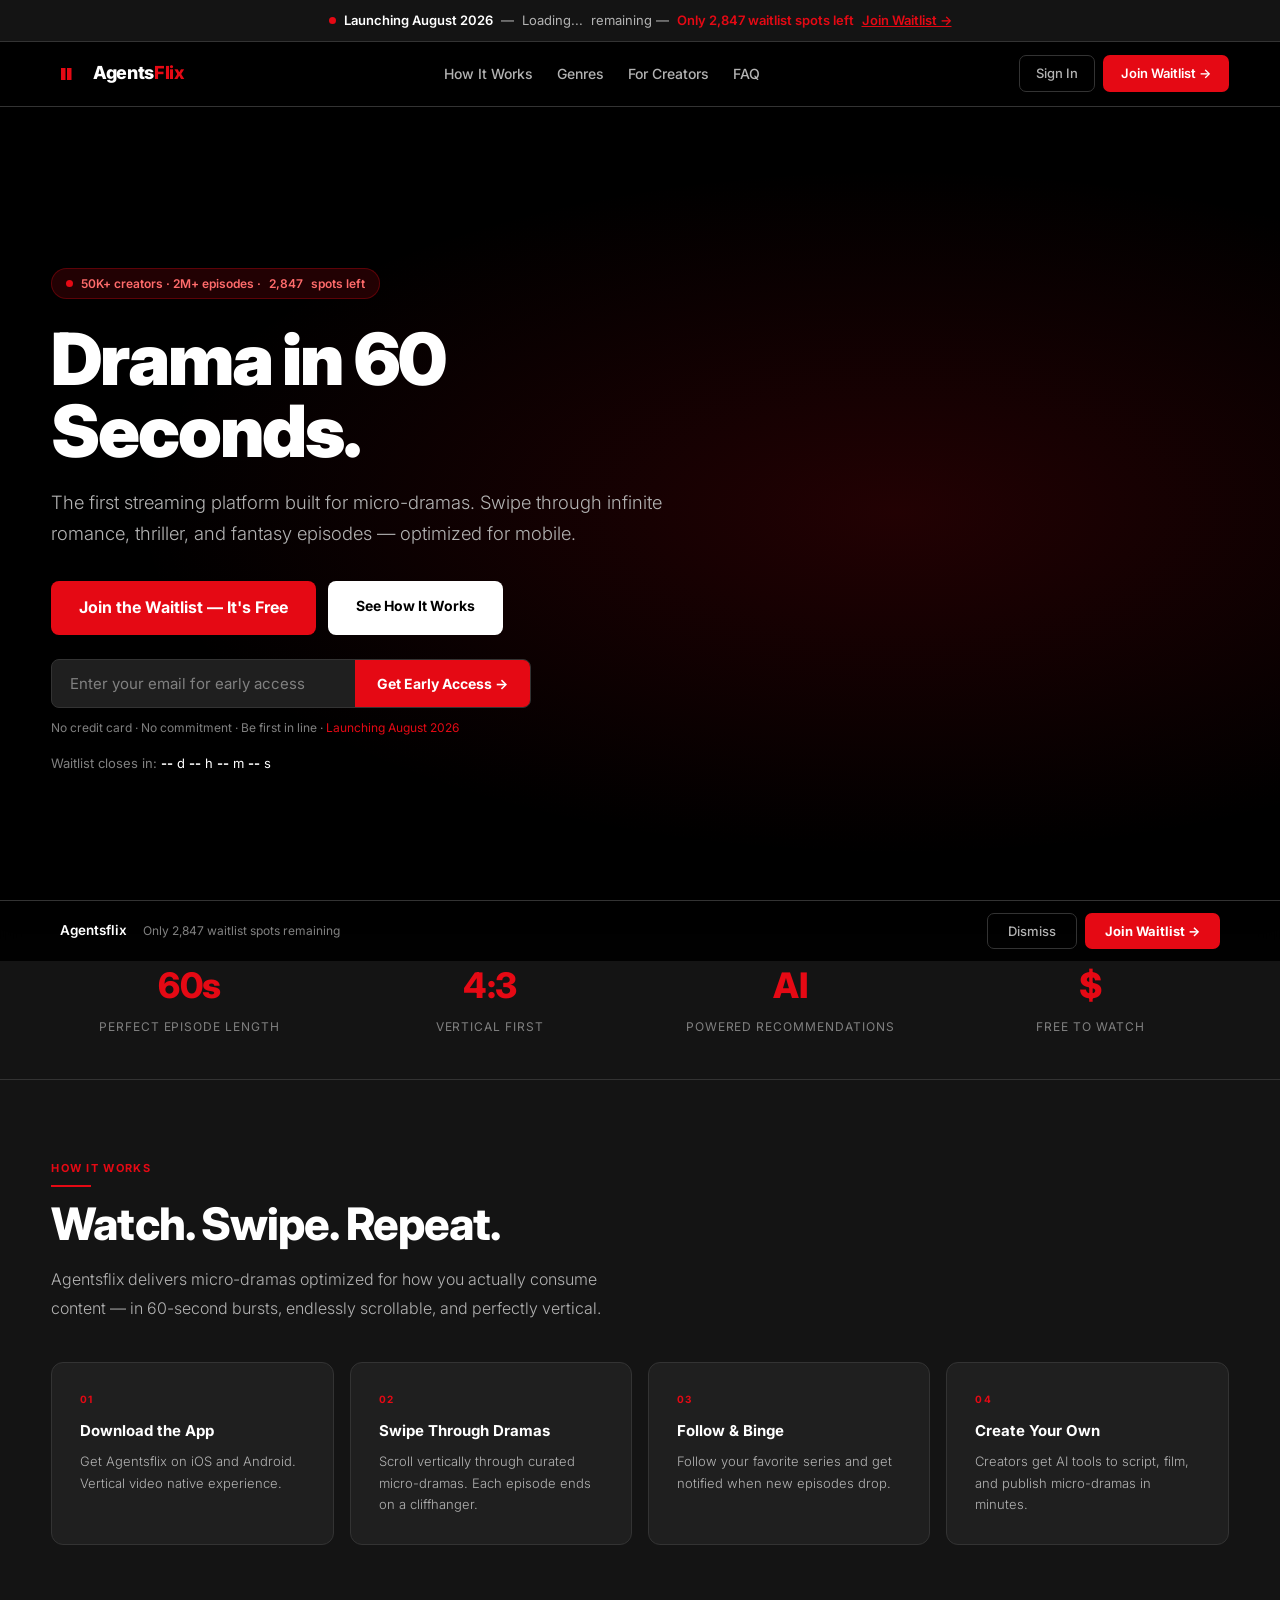
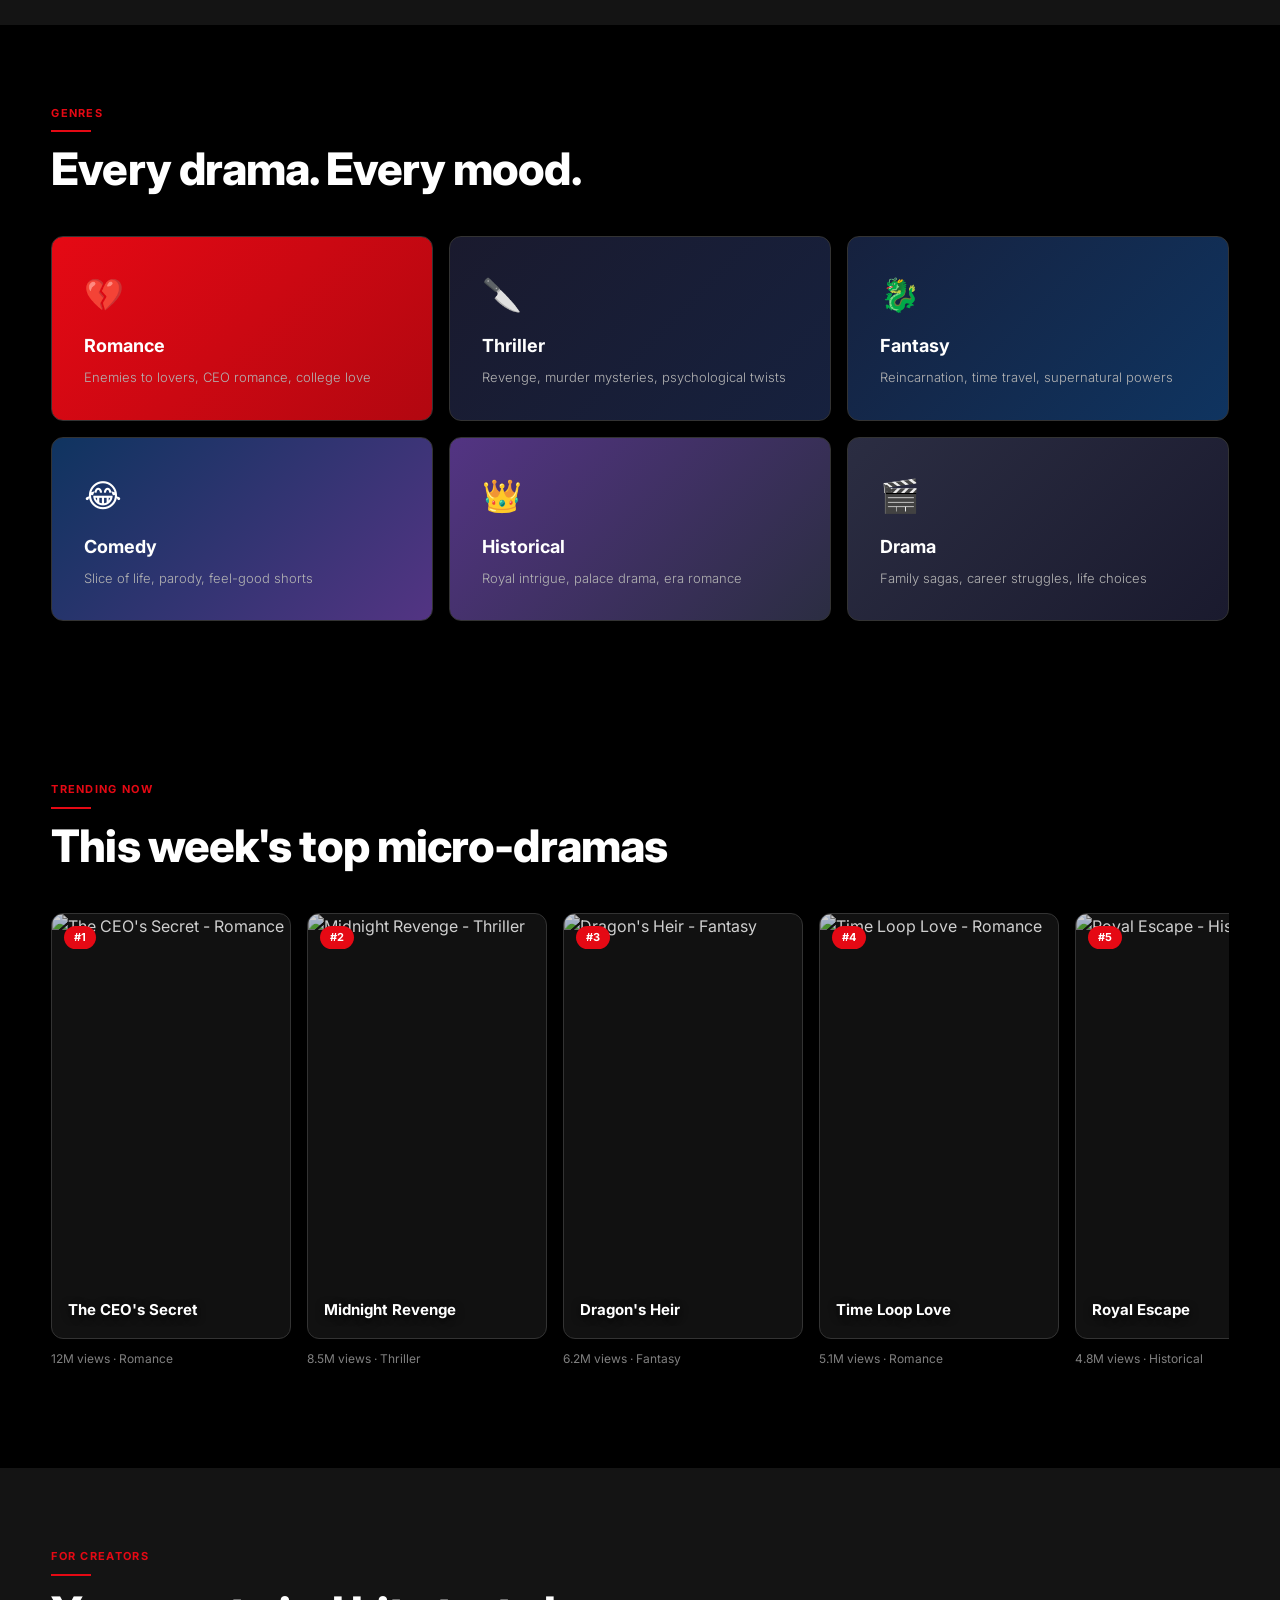
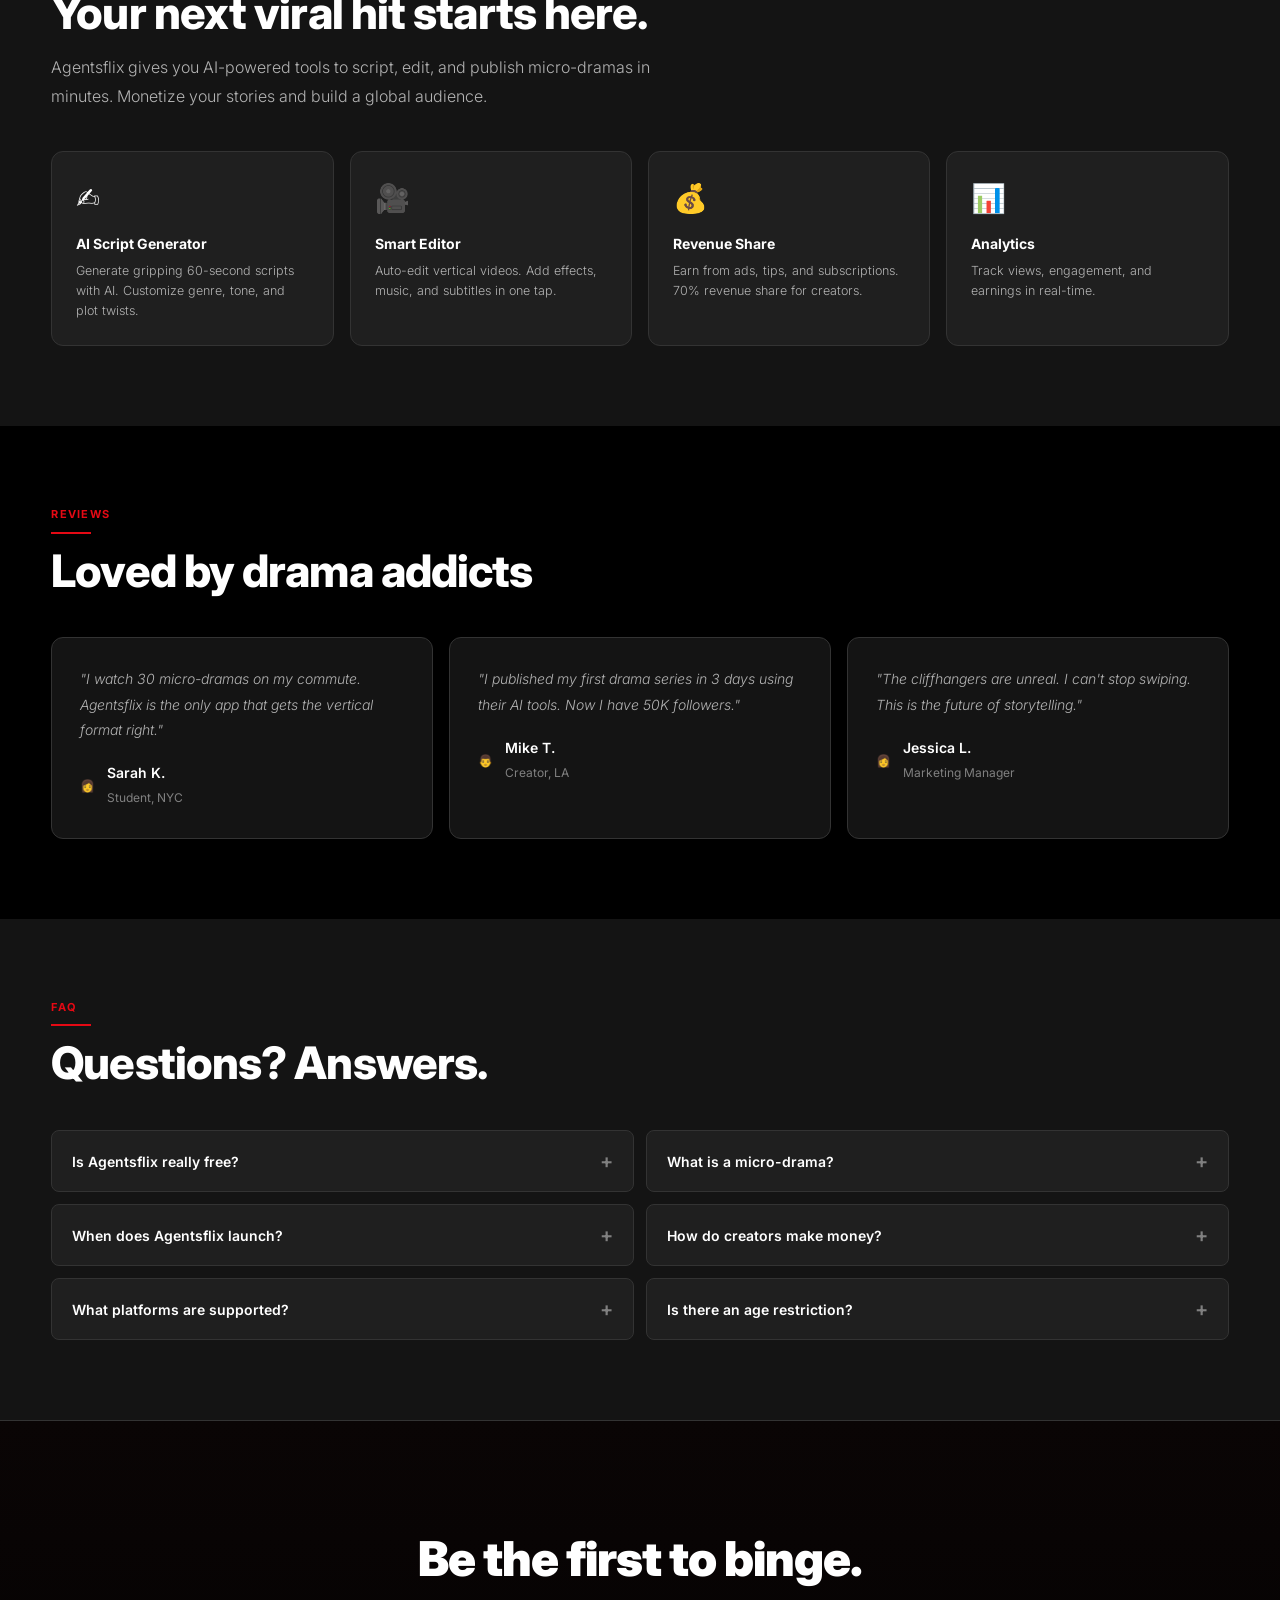
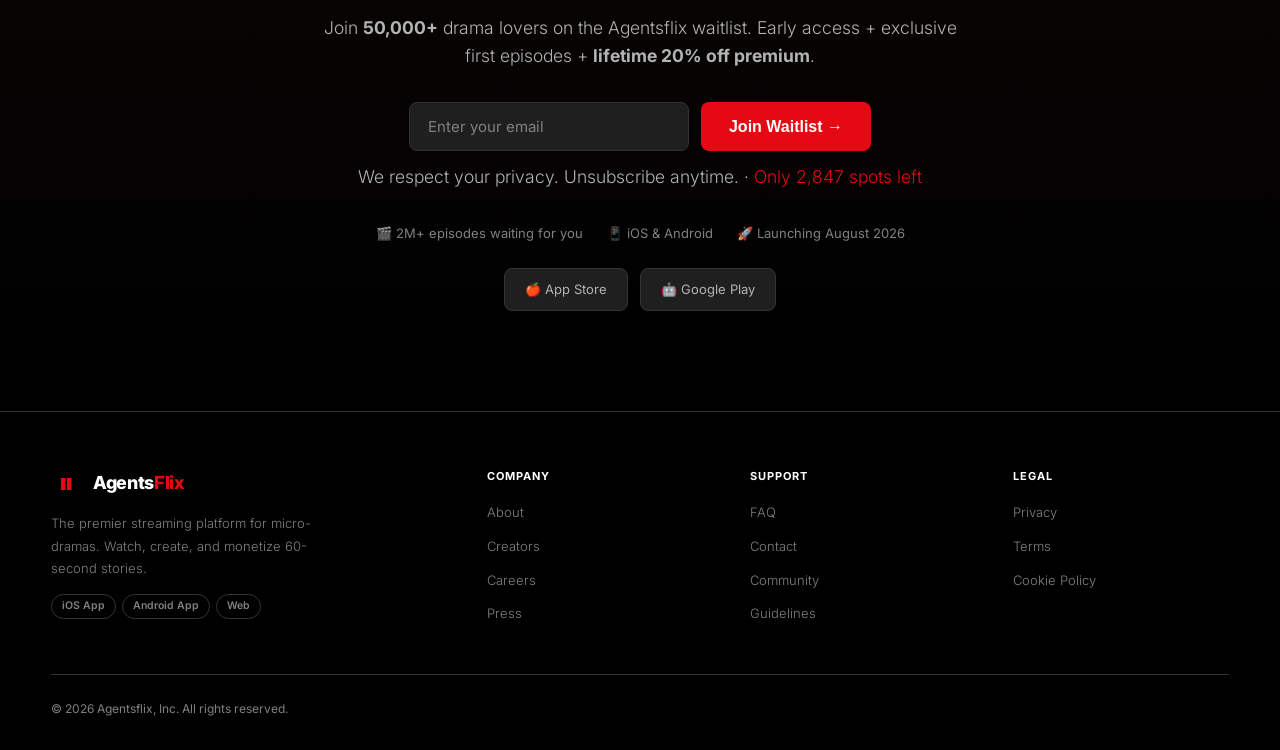
==== index.html @ e8376a88 "feat: cinematic upgrade with video hero, media showcase, and scroll reveal" ====
<!DOCTYPE html>
<html lang="en">
<head>
  <meta charset="UTF-8">
  <meta name="viewport" content="width=device-width, initial-scale=1.0">
  <title>Agentsflix — Binge-Worthy Micro Dramas | Coming Soon</title>
  <meta name="description" content="Agentsflix is the premier streaming platform for bite-sized dramas. Romance, thriller, fantasy — 60-second stories that hook you. Join the waitlist for early access.">
  <meta name="keywords" content="micro dramas, short dramas, streaming app, vertical video, romance thriller, mobile streaming, coming soon, waitlist">
  <link rel="preconnect" href="https://fonts.googleapis.com">
  <link rel="preconnect" href="https://fonts.gstatic.com" crossorigin>
  <link href="https://fonts.googleapis.com/css2?family=Inter:wght@300;400;500;600;700;800;900&display=swap" rel="stylesheet">
  <link rel="stylesheet" href="style.css">
</head>
<body>

  <!-- URGENCY BAR -->
  <div class="urgency-bar">
    <span class="urgency-dot"></span>
    <strong>Launching August 2026</strong> — 
    <span id="countdown-inline">Loading...</span> remaining — 
    <span style="color:var(--red);font-weight:600;">Only 2,847 waitlist spots left</span>
    <a href="#waitlist">Join Waitlist →</a>
  </div>

  <!-- NAV -->
  <nav>
    <div class="container nav-inner">
      <div class="logo-wrap">
        <div class="logo-mark">
          <svg viewBox="0 0 24 24" fill="none"><path d="M4 4h6v16H4V4zm8 0h6v16h-6V4z" fill="#E50914"/></svg>
        </div>
        <span class="logo-name">Agents<em>Flix</em></span>
      </div>
      <ul class="nav-links">
        <li><a href="#how-it-works">How It Works</a></li>
        <li><a href="#genres">Genres</a></li>
        <li><a href="#creators">For Creators</a></li>
        <li><a href="#faq">FAQ</a></li>
      </ul>
      <div class="nav-actions">
        <a href="#waitlist" class="btn-ghost-sm">Sign In</a>
        <a href="#waitlist" class="btn-cta-sm">Join Waitlist →</a>
      </div>
    </div>
  </nav>

  <!-- HERO -->
  <section class="hero" id="hero">
    <div class="hero-bg">
      <video autoplay muted loop playsinline class="hero-video">
        <source src="https://player.vimeo.com/external/494252666.sd.mp4?s=7220934586238b313dabc28962da07bc961476f5&profile_id=165" type="video/mp4">
      </video>
      <div class="hero-gradient"></div>
    </div>
    <div class="container">
      <div class="hero-content" data-reveal>
        <div class="hero-badge"><span class="live-dot"></span> 50K+ creators · 2M+ episodes · <span id="waitlist-count">2,847</span> spots left</div>
        <h1>Drama in 60 Seconds.</h1>
        <p class="hero-lead">The first streaming platform built for micro-dramas. Swipe through infinite romance, thriller, and fantasy episodes — optimized for mobile.</p>
        <div class="hero-ctas">
          <a href="#waitlist" class="btn-cta-hero">Join the Waitlist — It's Free</a>
          <a href="#how-it-works" class="btn-dark">See How It Works</a>
        </div>
        <div class="hero-email-cap">
          <input type="email" id="hero-email" placeholder="Enter your email for early access" autocomplete="email" />
          <button class="hero-email-btn" onclick="joinWaitlist()">Get Early Access →</button>
        </div>
        <p class="hero-email-note">No credit card · No commitment · Be first in line · <span style="color:var(--red);">Launching August 2026</span></p>
        <div class="countdown-inline" style="margin-top:16px;">
          <span style="color:var(--text3);font-size:13px;">Waitlist closes in:</span>
          <span id="cd-days" style="font-weight:700;color:#fff;">--</span>d 
          <span id="cd-hours" style="font-weight:700;color:#fff;">--</span>h 
          <span id="cd-mins" style="font-weight:700;color:#fff;">--</span>m 
          <span id="cd-secs" style="font-weight:700;color:#fff;">--</span>s
        </div>
      </div>
    </div>
  </section>

  <!-- STATS BAR -->
  <section class="stats-bar">
    <div class="container">
      <div class="stats-row">
        <div class="stat-item">
          <span class="stat-num">60s</span>
          <span class="stat-label">Perfect Episode Length</span>
        </div>
        <div class="stat-item">
          <span class="stat-num">4:3</span>
          <span class="stat-label">Vertical First</span>
        </div>
        <div class="stat-item">
          <span class="stat-num">AI</span>
          <span class="stat-label">Powered Recommendations</span>
        </div>
        <div class="stat-item">
          <span class="stat-num">$</span>
          <span class="stat-label">Free to Watch</span>
        </div>
      </div>
    </div>
  </section>

  <!-- HOW IT WORKS -->
  <section class="section bg-dark" id="how-it-works">
    <div class="container">
      <span class="section-eyebrow red" data-reveal>How It Works</span>
      <h2 class="section-h" data-reveal>Watch. Swipe. Repeat.</h2>
      <p class="section-p" data-reveal>Agentsflix delivers micro-dramas optimized for how you actually consume content — in 60-second bursts, endlessly scrollable, and perfectly vertical.</p>
      
      <div class="steps-grid">
        <div class="step-card" data-reveal>
          <div class="step-n">01</div>
          <h4>Download the App</h4>
          <p>Get Agentsflix on iOS and Android. Vertical video native experience.</p>
        </div>
        <div class="step-card" data-reveal>
          <div class="step-n">02</div>
          <h4>Swipe Through Dramas</h4>
          <p>Scroll vertically through curated micro-dramas. Each episode ends on a cliffhanger.</p>
        </div>
        <div class="step-card" data-reveal>
          <div class="step-n">03</div>
          <h4>Follow & Binge</h4>
          <p>Follow your favorite series and get notified when new episodes drop.</p>
        </div>
        <div class="step-card" data-reveal>
          <div class="step-n">04</div>
          <h4>Create Your Own</h4>
          <p>Creators get AI tools to script, film, and publish micro-dramas in minutes.</p>
        </div>
      </div>
    </div>
  </section>

  <!-- GENRES -->
  <section class="section bg-darker" id="genres">
    <div class="container">
      <span class="section-eyebrow" data-reveal>Genres</span>
      <h2 class="section-h" data-reveal>Every drama. Every mood.</h2>
      <div class="genre-grid">
        <div class="genre-card" style="background:linear-gradient(135deg, #E50914, #b20710);" data-reveal>
          <span class="genre-icon">💔</span>
          <h3>Romance</h3>
          <p>Enemies to lovers, CEO romance, college love</p>
        </div>
        <div class="genre-card" style="background:linear-gradient(135deg, #1a1a2e, #16213e);" data-reveal>
          <span class="genre-icon">🔪</span>
          <h3>Thriller</h3>
          <p>Revenge, murder mysteries, psychological twists</p>
        </div>
        <div class="genre-card" style="background:linear-gradient(135deg, #16213e, #0f3460);" data-reveal>
          <span class="genre-icon">🐉</span>
          <h3>Fantasy</h3>
          <p>Reincarnation, time travel, supernatural powers</p>
        </div>
        <div class="genre-card" style="background:linear-gradient(135deg, #0f3460, #533483);" data-reveal>
          <span class="genre-icon">😂</span>
          <h3>Comedy</h3>
          <p>Slice of life, parody, feel-good shorts</p>
        </div>
        <div class="genre-card" style="background:linear-gradient(135deg, #533483, #2b2d42);" data-reveal>
          <span class="genre-icon">👑</span>
          <h3>Historical</h3>
          <p>Royal intrigue, palace drama, era romance</p>
        </div>
        <div class="genre-card" style="background:linear-gradient(135deg, #2b2d42, #1a1a2e);" data-reveal>
          <span class="genre-icon">🎬</span>
          <h3>Drama</h3>
          <p>Family sagas, career struggles, life choices</p>
        </div>
      </div>
    </div>
  </section>

  <!-- SHOWCASE ROW -->
  <section class="section bg-darker">
    <div class="container">
      <span class="section-eyebrow" data-reveal>Trending Now</span>
      <h2 class="section-h" data-reveal>This week's top micro-dramas</h2>
      <div class="showcase-row" data-reveal>
        <div class="showcase-card" onclick="openVideoModal('The CEO\'s Secret', 'romance')">
          <div class="showcase-thumb">
            <img src="https://images.unsplash.com/photo-1518104593124-ac2e82a5eb9d?auto=format&fit=crop&q=80&w=400" alt="The CEO's Secret - Romance" />
            <div class="showcase-overlay">
              <span class="play-icon">▶</span>
            </div>
            <span class="showcase-badge">#1</span>
            <span class="showcase-title">The CEO's Secret</span>
          </div>
          <p>12M views · Romance</p>
        </div>
        <div class="showcase-card" onclick="openVideoModal('Midnight Revenge', 'thriller')">
          <div class="showcase-thumb">
            <img src="https://images.unsplash.com/photo-1509248961158-e54f6934749c?auto=format&fit=crop&q=80&w=400" alt="Midnight Revenge - Thriller" />
            <div class="showcase-overlay">
              <span class="play-icon">▶</span>
            </div>
            <span class="showcase-badge">#2</span>
            <span class="showcase-title">Midnight Revenge</span>
          </div>
          <p>8.5M views · Thriller</p>
        </div>
        <div class="showcase-card" onclick="openVideoModal('Dragon\'s Heir', 'fantasy')">
          <div class="showcase-thumb">
            <img src="https://images.unsplash.com/photo-1514539079130-25950c84af65?auto=format&fit=crop&q=80&w=400" alt="Dragon's Heir - Fantasy" />
            <div class="showcase-overlay">
              <span class="play-icon">▶</span>
            </div>
            <span class="showcase-badge">#3</span>
            <span class="showcase-title">Dragon's Heir</span>
          </div>
          <p>6.2M views · Fantasy</p>
        </div>
        <div class="showcase-card" onclick="openVideoModal('Time Loop Love', 'romance')">
          <div class="showcase-thumb">
            <img src="https://images.unsplash.com/photo-1529333166437-7750a6dd5a70?auto=format&fit=crop&q=80&w=400" alt="Time Loop Love - Romance" />
            <div class="showcase-overlay">
              <span class="play-icon">▶</span>
            </div>
            <span class="showcase-badge">#4</span>
            <span class="showcase-title">Time Loop Love</span>
          </div>
          <p>5.1M views · Romance</p>
        </div>
        <div class="showcase-card" onclick="openVideoModal('Royal Escape', 'historical')">
          <div class="showcase-thumb">
            <img src="https://images.unsplash.com/photo-1533107862482-0e6974b06ec4?auto=format&fit=crop&q=80&w=400" alt="Royal Escape - Historical" />
            <div class="showcase-overlay">
              <span class="play-icon">▶</span>
            </div>
            <span class="showcase-badge">#5</span>
            <span class="showcase-title">Royal Escape</span>
          </div>
          <p>4.8M views · Historical</p>
        </div>
      </div>
    </div>
  </section>

  <!-- FOR CREATORS -->
  <section class="section bg-dark" id="creators">
    <div class="container">
      <span class="section-eyebrow red" data-reveal>For Creators</span>
      <h2 class="section-h" data-reveal>Your next viral hit starts here.</h2>
      <p class="section-p" data-reveal>Agentsflix gives you AI-powered tools to script, edit, and publish micro-dramas in minutes. Monetize your stories and build a global audience.</p>
      
      <div class="creator-grid">
        <div class="creator-card" data-reveal>
          <div class="creator-icon">✍️</div>
          <h4>AI Script Generator</h4>
          <p>Generate gripping 60-second scripts with AI. Customize genre, tone, and plot twists.</p>
        </div>
        <div class="creator-card" data-reveal>
          <div class="creator-icon">🎥</div>
          <h4>Smart Editor</h4>
          <p>Auto-edit vertical videos. Add effects, music, and subtitles in one tap.</p>
        </div>
        <div class="creator-card" data-reveal>
          <div class="creator-icon">💰</div>
          <h4>Revenue Share</h4>
          <p>Earn from ads, tips, and subscriptions. 70% revenue share for creators.</p>
        </div>
        <div class="creator-card" data-reveal>
          <div class="creator-icon">📊</div>
          <h4>Analytics</h4>
          <p>Track views, engagement, and earnings in real-time.</p>
        </div>
      </div>
    </div>
  </section>

  <!-- TESTIMONIALS -->
  <section class="section bg-darker">
    <div class="container">
      <span class="section-eyebrow" data-reveal>Reviews</span>
      <h2 class="section-h" data-reveal>Loved by drama addicts</h2>
      <div class="proof-grid">
        <div class="proof-card proof-dark" data-reveal>
          <div class="proof-quote">"I watch 30 micro-dramas on my commute. Agentsflix is the only app that gets the vertical format right."</div>
          <div class="proof-attr">
            <span class="proof-avatar">👩</span>
            <div><strong>Sarah K.</strong><span>Student, NYC</span></div>
          </div>
        </div>
        <div class="proof-card proof-dark" data-reveal>
          <div class="proof-quote">"I published my first drama series in 3 days using their AI tools. Now I have 50K followers."</div>
          <div class="proof-attr">
            <span class="proof-avatar">👨</span>
            <div><strong>Mike T.</strong><span>Creator, LA</span></div>
          </div>
        </div>
        <div class="proof-card proof-dark" data-reveal>
          <div class="proof-quote">"The cliffhangers are unreal. I can't stop swiping. This is the future of storytelling."</div>
          <div class="proof-attr">
            <span class="proof-avatar">👩</span>
            <div><strong>Jessica L.</strong><span>Marketing Manager</span></div>
          </div>
        </div>
      </div>
    </div>
  </section>

  <!-- FAQ -->
  <section class="section bg-dark" id="faq">
    <div class="container">
      <span class="section-eyebrow">FAQ</span>
      <h2 class="section-h">Questions? Answers.</h2>
      <div class="faq-grid">
        <div class="faq-item">
          <button class="faq-q">Is Agentsflix really free? <span class="faq-icon">+</span></button>
          <div class="faq-a"><p>Yes. Watching micro-dramas is 100% free, ad-supported. We also offer a premium tier for ad-free viewing and exclusive content.</p></div>
        </div>
        <div class="faq-item">
          <button class="faq-q">What is a micro-drama? <span class="faq-icon">+</span></button>
          <div class="faq-a"><p>A micro-drama is a short-form dramatic series, typically 60 seconds per episode, designed for vertical mobile viewing. Think TikTok meets Netflix.</p></div>
        </div>
        <div class="faq-item">
          <button class="faq-q">When does Agentsflix launch? <span class="faq-icon">+</span></button>
          <div class="faq-a"><p>We're launching in August 2026. Join the waitlist to get early access and exclusive creator tools before public launch.</p></div>
        </div>
        <div class="faq-item">
          <button class="faq-q">How do creators make money? <span class="faq-icon">+</span></button>
          <div class="faq-a"><p>Creators earn through ad revenue share (70%), direct tips from viewers, and premium content subscriptions. Top creators earn $5K+/month.</p></div>
        </div>
        <div class="faq-item">
          <button class="faq-q">What platforms are supported? <span class="faq-icon">+</span></button>
          <div class="faq-a"><p>iOS and Android mobile apps, plus web viewer. Optimized for vertical 9:16 viewing.</p></div>
        </div>
        <div class="faq-item">
          <button class="faq-q">Is there an age restriction? <span class="faq-icon">+</span></button>
          <div class="faq-a"><p>Agentsflix is rated for ages 13+. We have strict content moderation and allow creators to tag mature content.</p></div>
        </div>
      </div>
    </div>
  </section>

  <!-- FINAL CTA / WAITLIST -->
  <section class="final-cta" id="waitlist">
    <div class="container">
      <div class="cta-card">
        <h2>Be the first to binge.</h2>
        <p>Join <strong>50,000+</strong> drama lovers on the Agentsflix waitlist. Early access + exclusive first episodes + <strong>lifetime 20% off premium</strong>.</p>
        <div class="waitlist-form">
          <input type="email" id="waitlist-email" placeholder="Enter your email" />
          <button class="btn-cta-hero" onclick="joinWaitlist()">Join Waitlist →</button>
        </div>
        <p class="waitlist-note">We respect your privacy. Unsubscribe anytime. · <span style="color:var(--red);">Only 2,847 spots left</span></p>
        <div class="social-proof">
          <span>🎬 2M+ episodes waiting for you</span>
          <span>📱 iOS & Android</span>
          <span>🚀 Launching August 2026</span>
        </div>
        <div class="app-badges" style="margin-top:24px;display:flex;gap:12px;justify-content:center;flex-wrap:wrap;">
          <span style="background:var(--bg3);border:1px solid var(--border);padding:10px 20px;border-radius:8px;font-size:13px;color:var(--text2);">🍎 App Store</span>
          <span style="background:var(--bg3);border:1px solid var(--border);padding:10px 20px;border-radius:8px;font-size:13px;color:var(--text2);">🤖 Google Play</span>
        </div>
      </div>
    </div>
  </section>

  <!-- FOOTER -->
  <footer>
    <div class="container">
      <div class="foot-top">
        <div class="foot-brand">
          <div class="logo-wrap">
            <div class="logo-mark">
              <svg viewBox="0 0 24 24" fill="none"><path d="M4 4h6v16H4V4zm8 0h6v16h-6V4z" fill="#E50914"/></svg>
            </div>
        <span class="logo-name">Agents<em>Flix</em></span>
          </div>
          <p>The premier streaming platform for micro-dramas. Watch, create, and monetize 60-second stories.</p>
          <div class="foot-badges">
            <span class="foot-badge">iOS App</span>
            <span class="foot-badge">Android App</span>
            <span class="foot-badge">Web</span>
          </div>
        </div>
        <div class="foot-col">
          <h5>Company</h5>
          <ul>
            <li><a href="#how-it-works">About</a></li>
            <li><a href="#creators">Creators</a></li>
            <li><a href="#">Careers</a></li>
            <li><a href="#">Press</a></li>
          </ul>
        </div>
        <div class="foot-col">
          <h5>Support</h5>
          <ul>
            <li><a href="#faq">FAQ</a></li>
            <li><a href="#">Contact</a></li>
            <li><a href="#">Community</a></li>
            <li><a href="#">Guidelines</a></li>
          </ul>
        </div>
        <div class="foot-col">
          <h5>Legal</h5>
          <ul>
            <li><a href="#">Privacy</a></li>
            <li><a href="#">Terms</a></li>
            <li><a href="#">Cookie Policy</a></li>
          </ul>
        </div>
      </div>
      <div class="foot-bottom">
        <span class="foot-copy">© 2026 Agentsflix, Inc. All rights reserved.</span>
      </div>
    </div>
  </footer>

  <!-- MODALS -->
  <div class="modal-overlay" id="videoModal">
    <div class="modal-box video-modal-box">
      <button class="modal-close-abs" onclick="closeVideoModal()">×</button>
      <div class="video-container">
        <div class="video-placeholder">
          <div class="loader"></div>
          <span>Loading drama preview...</span>
        </div>
        <video id="previewVideo" controls playsinline></video>
      </div>
      <div class="video-info">
        <h3 id="videoTitle">Drama Title</h3>
        <p id="videoMeta">Views · Genre</p>
        <div class="video-actions">
          <button class="btn-cta-hero" onclick="joinWaitlist()">Join Waitlist to Watch Full Episode</button>
        </div>
      </div>
    </div>
  </div>

  <div class="modal-overlay" id="waitlistModal">
    <div class="modal-box modal-form-box">
      <div class="modal-head">
        <div>
          <span class="modal-title">Join the Agentsflix Waitlist</span>
          <span class="modal-subtitle">Get early access + exclusive first episodes</span>
        </div>
        <button class="modal-close" onclick="closeWaitlistModal()">×</button>
      </div>
      <div class="modal-body">
        <form id="waitlistForm" onsubmit="handleWaitlistSubmit(event)">
          <div class="form-grid">
            <div class="form-field">
              <label>First Name</label>
              <input type="text" id="wl-name" required />
            </div>
            <div class="form-field">
              <label>Last Name</label>
              <input type="text" id="wl-lastname" required />
            </div>
            <div class="form-field form-field-full">
              <label>Email</label>
              <input type="email" id="wl-email" required />
            </div>
            <div class="form-field form-field-full">
              <label>I am a...</label>
              <select id="wl-role">
                <option>Viewer</option>
                <option>Creator</option>
                <option>Brand / Advertiser</option>
              </select>
            </div>
          </div>
          <button type="submit" class="form-submit-btn" id="wlSubmitBtn">Reserve My Spot →</button>
          <p class="form-fine-print">By joining, you agree to receive launch updates. No spam, ever.</p>
        </form>
      </div>
    </div>
  </div>

  <!-- Sticky Waitlist Bar -->
  <div class="sticky-bar" id="stickyBar">
    <div class="sticky-bar-inner">
      <div class="sticky-bar-left">
        <strong>Agentsflix</strong>
        <span class="sticky-sub">Only <span id="sticky-spots">2,847</span> waitlist spots remaining</span>
      </div>
      <div class="sticky-bar-right">
        <button class="sticky-btn-g" onclick="closeStickyBar()">Dismiss</button>
        <button class="sticky-btn-p" onclick="joinWaitlist()">Join Waitlist →</button>
      </div>
    </div>
  </div>

  <!-- Exit Intent Popup -->
  <div class="exit-intent-overlay" id="exitIntent">
    <button class="exit-intent-close" onclick="closeExitIntent()">×</button>
    <div class="exit-intent-box">
      <h3>Wait! Don't miss out.</h3>
      <p>Join the Agentsflix waitlist and get <strong>lifetime 20% off premium</strong> + exclusive first episodes.</p>
      <div class="exit-intent-form">
        <input type="email" id="exit-email" placeholder="Enter your email" />
        <button class="btn-cta-hero" onclick="joinWaitlistFromExit()">Claim Spot →</button>
      </div>
      <p style="font-size:11px;color:var(--text3);margin-top:12px;">No spam. Unsubscribe anytime.</p>
    </div>
  </div>

  <script src="script.js"></script>
</body>
</html>
---- style.css ----
/* ================================================
   MICROFLIX — CINEMATIC DESIGN SYSTEM
   Dark theme, vertical-first, mobile streaming
   ================================================ */

@import url('https://fonts.googleapis.com/css2?family=Inter:wght@300;400;500;600;700;800;900&display=swap');

:root {
  --bg:       #000000;
  --bg2:      #141414;
  --bg3:      #1f1f1f;
  --bg4:      #2a2a2a;
  --border:   #333333;
  --text:     #ffffff;
  --text2:    #b3b3b3;
  --text3:    #808080;
  --red:      #E50914;
  --red-dk:   #b20710;
  --r:        8px;
  --r-lg:     12px;
  --font:     'Inter', system-ui, sans-serif;
}

*, *::before, *::after { margin:0; padding:0; box-sizing:border-box; }
html { scroll-behavior:smooth; }
body {
  background: var(--bg);
  color: var(--text);
  font-family: var(--font);
  font-size: 16px;
  line-height: 1.6;
  -webkit-font-smoothing: antialiased;
  overflow-x: hidden;
}
.container { width:92%; max-width:1200px; margin:0 auto; }
a { text-decoration:none; color:inherit; }
img, svg { max-width:100%; height:auto; }

/* ── URGENCY BAR ── */
.urgency-bar {
  background: var(--bg2);
  color: var(--text2);
  font-size: 13px;
  padding: 10px 20px;
  text-align: center;
  display: flex; align-items:center; justify-content:center;
  gap: 8px; flex-wrap: wrap;
  border-bottom: 1px solid var(--border);
}
.urgency-bar strong { color:#fff; font-weight:600; }
.urgency-bar a { color:var(--red); text-decoration:underline; font-weight:600; }
.urgency-dot { width:7px; height:7px; background:var(--red); border-radius:50%; display:inline-block; flex-shrink:0; animation:pulse 1.4s ease-in-out infinite; }
@keyframes pulse { 0%,100%{opacity:1;transform:scale(1);} 50%{opacity:.5;transform:scale(1.4);} }

/* ── NAV ── */
nav {
  background: rgba(0,0,0,0.9);
  backdrop-filter: blur(16px);
  position: sticky; top:0; z-index:200;
  border-bottom: 1px solid var(--border);
}
.nav-inner { display:flex; align-items:center; justify-content:space-between; height:64px; }
.logo-wrap { display:flex; align-items:center; gap:10px; flex-shrink:0; }
.logo-mark { width:32px; height:32px; background:#000; border-radius:6px; display:flex; align-items:center; justify-content:center; flex-shrink:0; }
.logo-mark svg { width:18px; height:18px; }
.logo-name { font-family:var(--font); font-size:18px; font-weight:800; color:#fff; letter-spacing:-.02em; }
.logo-name em { font-style:normal; color:var(--red); }
.nav-links { display:flex; gap:24px; list-style:none; }
.nav-links a { font-size:14px; font-weight:500; color:var(--text2); transition:color .15s; white-space:nowrap; }
.nav-links a:hover { color:#fff; }
.nav-actions { display:flex; gap:8px; align-items:center; }
.btn-ghost-sm { font-size:13px; font-weight:500; color:var(--text2); border:1px solid var(--border); padding:7px 16px; border-radius:7px; display:inline-block; white-space:nowrap; transition:all .15s; }
.btn-ghost-sm:hover { border-color:#fff; color:#fff; }
.btn-cta-sm { font-size:13px; font-weight:600; color:#fff; background:var(--red); padding:8px 18px; border-radius:7px; display:inline-block; white-space:nowrap; transition:opacity .15s; }
.btn-cta-sm:hover { opacity:.85; }
.live-dot { width:7px; height:7px; background:var(--red); border-radius:50%; display:inline-block; flex-shrink:0; animation:pulse 1.8s ease-in-out infinite; }

/* ── HERO ── */
.hero { position:relative; padding:100px 0 80px; min-height:90vh; display:flex; align-items:center; overflow:hidden; }
.hero-bg {
  position:absolute; inset:0; z-index:0;
  background: #000;
}
.hero-video {
  position: absolute;
  top: 50%;
  left: 50%;
  width: 100%;
  height: 100%;
  object-fit: cover;
  transform: translate(-50%, -50%);
  opacity: 0.4;
  filter: saturate(1.2) contrast(1.1);
}
.hero-gradient {
  position:absolute; inset:0;
  background: radial-gradient(ellipse at 70% 50%, rgba(229,9,20,0.15) 0%, transparent 60%),
              linear-gradient(to top, #000 0%, transparent 40%, transparent 70%, rgba(0,0,0,0.8) 100%);
  z-index: 1;
}
.hero-content { position:relative; z-index:1; max-width:640px; }
.hero-badge { display:inline-flex; align-items:center; gap:8px; background:rgba(229,9,20,0.15); color:#ff6b6b; font-size:12px; font-weight:600; padding:5px 14px; border-radius:100px; margin-bottom:24px; border:1px solid rgba(229,9,20,0.3); }
h1 { font-size:clamp(2.5rem,6vw,4.5rem); font-weight:900; line-height:1; letter-spacing:-.03em; color:#fff; margin-bottom:20px; }
.hero-lead { font-size:1.15rem; color:var(--text2); line-height:1.7; margin-bottom:32px; font-weight:300; }
.hero-ctas { display:flex; gap:12px; flex-wrap:wrap; margin-bottom:24px; }
.btn-cta-hero { background:var(--red); color:#fff; font-size:16px; font-weight:700; padding:14px 28px; border-radius:8px; display:inline-block; white-space:nowrap; transition:all .15s; border:none; cursor:pointer; }
.btn-cta-hero:hover { background:var(--red-dk); transform:scale(1.02); }
.btn-dark { background:#fff; color:#000; font-size:14px; font-weight:700; padding:14px 28px; border-radius:8px; display:inline-block; white-space:nowrap; transition:all .15s; border:none; cursor:pointer; }
.btn-dark:hover { background:var(--text2); }
.hero-email-cap { display:flex; background:var(--bg3); border:1.5px solid var(--border); border-radius:8px; overflow:hidden; margin-bottom:10px; max-width:480px; }
.hero-email-cap input { flex:1; border:none; padding:14px 18px; font-size:15px; font-family:var(--font); color:#fff; outline:none; min-width:0; background:transparent; }
.hero-email-cap input::placeholder { color:var(--text3); }
.hero-email-btn { background:var(--red); color:#fff; border:none; padding:14px 22px; font-size:14px; font-weight:700; font-family:var(--font); cursor:pointer; white-space:nowrap; transition:background .15s; flex-shrink:0; }
.hero-email-btn:hover { background:var(--red-dk); }
.hero-email-note { font-size:12px; color:var(--text3); margin-top:8px; }
.countdown-inline { display:inline-flex; align-items:center; gap:4px; margin-top:8px; font-size:13px; }

/* ── STATS BAR ── */
.stats-bar { padding:40px 0; border-bottom:1px solid var(--border); background:var(--bg2); }
.stats-row { display:flex; justify-content:space-between; gap:24px; flex-wrap:wrap; }
.stat-item { text-align:center; flex:1; min-width:120px; }
.stat-num { font-size:clamp(1.5rem,3vw,2.2rem); font-weight:800; color:var(--red); display:block; letter-spacing:-.02em; }
.stat-label { font-size:12px; color:var(--text3); text-transform:uppercase; letter-spacing:.08em; margin-top:4px; }

/* ── SECTIONS ── */
.section { padding:80px 0; }
.bg-dark { background:var(--bg2); }
.bg-darker { background:var(--bg); }
.section-eyebrow { font-size:11px; font-weight:700; letter-spacing:.12em; text-transform:uppercase; color:var(--red); margin-bottom:12px; display:block; }
.section-eyebrow::after { content:''; display:block; width:40px; height:2px; background:var(--red); margin-top:8px; }
h2.section-h { font-size:clamp(1.8rem,3.5vw,2.8rem); font-weight:800; letter-spacing:-.02em; line-height:1.15; color:#fff; margin-bottom:14px; }
.section-p { font-size:1rem; color:var(--text2); max-width:600px; line-height:1.8; font-weight:300; }

/* ── STEPS ── */
.steps-grid { display:grid; grid-template-columns:repeat(4,1fr); gap:16px; margin-top:40px; }
.step-card { background:var(--bg3); border:1px solid var(--border); border-radius:var(--r-lg); padding:28px; transition:all .15s; }
.step-card:hover { border-color:var(--red); transform:translateY(-2px); }
.step-n { font-size:10px; font-weight:700; letter-spacing:.12em; text-transform:uppercase; color:var(--red); margin-bottom:12px; }
.step-card h4 { font-size:15px; font-weight:700; color:#fff; margin-bottom:8px; }
.step-card p  { font-size:13px; color:var(--text2); line-height:1.65; font-weight:300; }

/* ── GENRES ── */
.genre-grid { display:grid; grid-template-columns:repeat(3,1fr); gap:16px; margin-top:40px; }
.genre-card { border-radius:var(--r-lg); padding:32px; border:1px solid var(--border); transition:all .15s; cursor:pointer; }
.genre-card:hover { transform:scale(1.03); border-color:#fff; }
.genre-icon { font-size:32px; display:block; margin-bottom:12px; }
.genre-card h3 { font-size:18px; font-weight:700; color:#fff; margin-bottom:6px; }
.genre-card p  { font-size:13px; color:var(--text2); font-weight:300; }

/* ── SHOWCASE ── */
.showcase-row { display:flex; gap:16px; margin-top:40px; overflow-x:auto; scroll-snap-type:x mandatory; padding-bottom:20px; -ms-overflow-style: none; scrollbar-width: none; }
.showcase-row::-webkit-scrollbar { display: none; }
.showcase-card { min-width:240px; scroll-snap-align:start; cursor: pointer; transition: transform 0.3s ease; }
.showcase-card:hover { transform: translateY(-8px); }
.showcase-thumb { aspect-ratio:9/16; border-radius:var(--r-lg); display:flex; align-items:flex-end; padding:16px; position:relative; overflow:hidden; margin-bottom:10px; border:1px solid var(--border); background:#111; }
.showcase-thumb img { position:absolute; inset:0; width:100%; height:100%; object-fit:cover; opacity:0.8; transition: transform 0.5s ease, opacity 0.3s ease; }
.showcase-card:hover .showcase-thumb img { transform: scale(1.1); opacity: 0.6; }
.showcase-overlay { position: absolute; inset: 0; display: flex; align-items: center; justify-content: center; background: rgba(229,9,20, 0.2); opacity: 0; transition: opacity 0.3s ease; z-index: 2; }
.showcase-card:hover .showcase-overlay { opacity: 1; }
.play-icon { width: 48px; height: 48px; background: var(--red); border-radius: 50%; display: flex; align-items: center; justify-content: center; color: #fff; font-size: 20px; transform: scale(0.8); transition: transform 0.3s cubic-bezier(0.175, 0.885, 0.32, 1.275); }
.showcase-card:hover .play-icon { transform: scale(1); }
.showcase-badge { position:absolute; top:12px; left:12px; background:var(--red); color:#fff; font-size:11px; font-weight:700; padding:3px 10px; border-radius:100px; z-index:3; }
.showcase-title { font-size:15px; font-weight:700; color:#fff; z-index:1; position:relative; text-shadow:0 2px 8px rgba(0,0,0,0.9); }
.showcase-card p { font-size:12px; color:var(--text3); }

/* ── CREATORS ── */
.creator-grid { display:grid; grid-template-columns:repeat(4,1fr); gap:16px; margin-top:40px; }
.creator-card { background:var(--bg3); border:1px solid var(--border); border-radius:var(--r-lg); padding:24px; transition:all .15s; }
.creator-card:hover { border-color:var(--red); }
.creator-icon { font-size:28px; display:block; margin-bottom:12px; }
.creator-card h4 { font-size:14px; font-weight:700; color:#fff; margin-bottom:6px; }
.creator-card p  { font-size:12.5px; color:var(--text2); line-height:1.6; font-weight:300; }

/* ── PROOF ── */
.proof-grid { display:grid; grid-template-columns:repeat(3,1fr); gap:16px; margin-top:40px; }
.proof-card { background:var(--bg3); border:1px solid var(--border); border-radius:var(--r-lg); padding:28px; }
.proof-dark { background:var(--bg2); border-color:var(--border); }
.proof-quote { font-size:14px; line-height:1.8; margin-bottom:20px; font-style:italic; color:var(--text2); font-weight:300; }
.proof-attr { display:flex; gap:12px; align-items:center; }
.proof-avatar { font-size:28px; flex-shrink:0; }
.proof-attr strong { font-size:14px; font-weight:600; display:block; color:#fff; }
.proof-attr span { font-size:12px; color:var(--text3); }

/* ── FAQ ── */
.faq-grid { display:grid; grid-template-columns:1fr 1fr; gap:12px; margin-top:40px; }
.faq-item { background:var(--bg3); border:1px solid var(--border); border-radius:var(--r); overflow:hidden; }
.faq-q { width:100%; display:flex; justify-content:space-between; align-items:center; gap:12px; padding:18px 20px; background:none; border:none; cursor:pointer; font-family:var(--font); font-size:14px; font-weight:600; color:#fff; text-align:left; transition:background .15s; }
.faq-q:hover { background:var(--bg4); }
.faq-q.open { background:var(--bg4); }
.faq-icon { font-size:20px; color:var(--text3); flex-shrink:0; transition:transform .2s; }
.faq-q.open .faq-icon { transform:rotate(45deg); color:#fff; }
.faq-a { display:none; padding:0 20px 18px; }
.faq-a.open { display:block; }
.faq-a p { font-size:13.5px; color:var(--text2); line-height:1.8; font-weight:300; }

/* ── FINAL CTA ── */
.final-cta { padding:100px 0; background:linear-gradient(to top, #000 0%, #0a0505 100%); border-top:1px solid var(--border); }
.cta-card { text-align:center; max-width:640px; margin:0 auto; }
.cta-card h2 { font-size:clamp(2rem,4vw,3rem); font-weight:900; color:#fff; margin-bottom:16px; letter-spacing:-.02em; }
.cta-card p  { font-size:1.1rem; color:var(--text2); margin-bottom:32px; font-weight:300; }
.waitlist-form { display:flex; gap:12px; justify-content:center; flex-wrap:wrap; margin-bottom:12px; }
.waitlist-form input { background:var(--bg3); border:1.5px solid var(--border); border-radius:8px; padding:14px 18px; font-size:15px; font-family:var(--font); color:#fff; min-width:280px; outline:none; }
.waitlist-form input::placeholder { color:var(--text3); }
.waitlist-note { font-size:12px; color:var(--text3); margin-bottom:24px; }
.social-proof { display:flex; gap:24px; justify-content:center; flex-wrap:wrap; }
.social-proof span { font-size:13px; color:var(--text3); }
.app-badges { display:flex; gap:12px; justify-content:center; flex-wrap:wrap; margin-top:24px; }

/* ── FOOTER ── */
footer { padding:56px 0 32px; border-top:1px solid var(--border); }
.foot-top { display:flex; gap:48px; margin-bottom:48px; flex-wrap:wrap; }
.foot-brand { flex:1.8; min-width:200px; }
.foot-brand p { font-size:13px; color:var(--text3); margin-top:12px; max-width:300px; line-height:1.75; font-weight:300; }
.foot-badges { display:flex; gap:6px; margin-top:14px; flex-wrap:wrap; }
.foot-badge  { font-size:10.5px; font-weight:600; border:1px solid var(--border); padding:3px 10px; border-radius:100px; color:var(--text3); }
.foot-col h5 { font-size:11px; font-weight:700; letter-spacing:.09em; text-transform:uppercase; color:#fff; margin-bottom:14px; }
.foot-col ul { list-style:none; display:flex; flex-direction:column; gap:8px; }
.foot-col a  { font-size:13px; color:var(--text3); transition:color .15s; font-weight:300; }
.foot-col a:hover { color:#fff; }
.foot-col { flex:1; min-width:110px; }
.foot-bottom { display:flex; justify-content:space-between; padding-top:24px; border-top:1px solid var(--border); flex-wrap:wrap; gap:8px; }
.foot-copy   { font-size:12px; color:var(--text3); }

/* ── EXIT INTENT POPUP ── */
.exit-intent-overlay { position:fixed; inset:0; background:rgba(0,0,0,0.9); backdrop-filter:blur(12px); z-index:2000; display:flex; align-items:center; justify-content:center; padding:16px; opacity:0; pointer-events:none; transition:opacity .3s; }
.exit-intent-overlay.open { opacity:1; pointer-events:auto; }
.exit-intent-box { background:var(--bg3); border:1px solid var(--border); border-radius:var(--r-lg); width:100%; max-width:520px; padding:40px; text-align:center; box-shadow:0 32px 80px rgba(0,0,0,0.8); }
.exit-intent-box h3 { font-size:1.8rem; font-weight:900; color:#fff; margin-bottom:12px; }
.exit-intent-box p { font-size:1rem; color:var(--text2); margin-bottom:24px; font-weight:300; }
.exit-intent-form { display:flex; gap:10px; justify-content:center; flex-wrap:wrap; }
.exit-intent-form input { background:var(--bg2); border:1.5px solid var(--border); border-radius:8px; padding:14px 18px; font-size:15px; font-family:var(--font); color:#fff; min-width:240px; outline:none; }
.exit-intent-form input::placeholder { color:var(--text3); }
.exit-intent-close { position:absolute; top:16px; right:16px; background:none; border:none; color:var(--text3); font-size:24px; cursor:pointer; font-family:var(--font); }
.exit-intent-close:hover { color:#fff; }

/* ── VIDEO MODAL ── */
.video-modal-box { max-width: 400px; background: #000; padding: 0; position: relative; overflow: hidden; }
.modal-close-abs { position: absolute; top: 16px; right: 16px; background: rgba(0,0,0,0.5); border: none; color: #fff; font-size: 24px; width: 36px; height: 36px; border-radius: 50%; cursor: pointer; z-index: 10; display: flex; align-items: center; justify-content: center; }
.video-container { width: 100%; aspect-ratio: 9/16; background: #111; position: relative; }
.video-placeholder { position: absolute; inset: 0; display: flex; flex-direction: column; align-items: center; justify-content: center; color: var(--text3); gap: 12px; }
.loader { width: 32px; height: 32px; border: 3px solid var(--border); border-top-color: var(--red); border-radius: 50%; animation: spin 1s linear infinite; }
@keyframes spin { to { transform: rotate(360deg); } }
#previewVideo { width: 100%; height: 100%; object-fit: cover; position: relative; z-index: 2; }
.video-info { padding: 24px; text-align: center; }
.video-info h3 { font-size: 1.5rem; font-weight: 800; color: #fff; margin-bottom: 4px; }
.video-info p { font-size: 13px; color: var(--text3); margin-bottom: 20px; }
.video-actions .btn-cta-hero { width: 100%; }

/* ── MODAL ── */
.modal-overlay { position:fixed; inset:0; background:rgba(0,0,0,0.85); backdrop-filter:blur(8px); z-index:1000; display:flex; align-items:center; justify-content:center; padding:16px; opacity:0; pointer-events:none; transition:opacity .25s; }
.modal-overlay.open { opacity:1; pointer-events:auto; }
.modal-box { background:var(--bg3); border:1px solid var(--border); border-radius:var(--r-lg); width:100%; max-width:680px; max-height:90vh; overflow-y:auto; box-shadow:0 32px 80px rgba(0,0,0,0.6); }
.modal-form-box { max-width:740px; }
.modal-head { display:flex; align-items:flex-start; justify-content:space-between; padding:22px 28px; border-bottom:1px solid var(--border); gap:16px; }
.modal-title    { font-family:var(--font); font-size:18px; font-weight:700; color:#fff; display:block; }
.modal-subtitle { font-size:13px; color:var(--text3); margin-top:4px; font-weight:300; }
.modal-close { background:none; border:none; font-size:20px; cursor:pointer; color:var(--text3); line-height:1; padding:4px; font-family:var(--font); }
.modal-close:hover { color:#fff; }
.modal-body { padding:24px 28px; }

/* Form fields */
.form-grid { display:grid; grid-template-columns:1fr 1fr; gap:16px; margin-bottom:20px; }
.form-field { display:flex; flex-direction:column; gap:6px; }
.form-field-full { grid-column:span 2; }
.form-field label { font-size:13px; font-weight:600; color:var(--text2); }
.form-field input, .form-field select, .form-field textarea { background:var(--bg2); border:1px solid var(--border); border-radius:8px; padding:10px 14px; font-size:14px; font-family:var(--font); color:#fff; transition:border-color .15s; width:100%; }
.form-field input:focus, .form-field select:focus, .form-field textarea:focus { outline:none; border-color:var(--red); }
.form-field textarea { resize:vertical; }
.form-submit-btn { width:100%; background:var(--red); color:#fff; font-size:15px; font-weight:700; padding:14px; border-radius:10px; border:none; cursor:pointer; font-family:var(--font); transition:all .15s; margin-bottom:12px; }
.form-submit-btn:hover { background:var(--red-dk); }
.form-fine-print { font-size:12px; color:var(--text3); text-align:center; line-height:1.6; }

/* ── STICKY WAITLIST BAR ── */
.sticky-bar { position:fixed; bottom:0; left:0; right:0; background:rgba(0,0,0,0.95); border-top:1px solid var(--border); z-index:300; transform:translateY(100%); transition:transform .3s ease; backdrop-filter:blur(12px); }
.sticky-bar.visible { transform:translateY(0); }
.sticky-bar-inner { display:flex; align-items:center; justify-content:space-between; padding:12px 0; gap:16px; flex-wrap:wrap; max-width:1200px; margin:0 auto; padding-left:20px; padding-right:20px; }
.sticky-bar-left { display:flex; align-items:center; gap:10px; flex:1; min-width:0; }
.sticky-bar-left strong { color:#fff; font-size:13.5px; font-weight:600; }
.sticky-sub  { color:var(--text3); font-size:12px; margin-left:6px; }
.sticky-bar-right { display:flex; gap:8px; flex-shrink:0; }
.sticky-btn-p { background:var(--red); color:#fff; font-size:13px; font-weight:700; padding:9px 20px; border-radius:7px; border:none; cursor:pointer; font-family:var(--font); white-space:nowrap; transition:opacity .15s; }
.sticky-btn-p:hover { opacity:.9; }
.sticky-btn-g { background:transparent; color:var(--text2); font-size:13px; font-weight:500; padding:9px 20px; border-radius:7px; border:1px solid var(--border); cursor:pointer; font-family:var(--font); white-space:nowrap; transition:all .15s; }
.sticky-btn-g:hover { color:#fff; border-color:#fff; }

/* ── RESPONSIVE ── */
[data-reveal] { opacity: 0; transform: translateY(30px); transition: opacity 0.8s ease, transform 0.8s ease; }
[data-reveal].revealed { opacity: 1; transform: translateY(0); }

@media (max-width:768px) {
  .hero { padding:80px 0 60px; min-height:auto; }
  .hero-content { max-width:100%; }
  .steps-grid { grid-template-columns:1fr 1fr; }
  .genre-grid { grid-template-columns:1fr 1fr; }
  .creator-grid { grid-template-columns:1fr 1fr; }
  .proof-grid { grid-template-columns:1fr; }
  .faq-grid { grid-template-columns:1fr; }
  .nav-links { display:none; }
  .stats-row { flex-direction:column; gap:16px; }
  .waitlist-form { flex-direction:column; align-items:stretch; }
  .waitlist-form input { min-width:auto; }
  .showcase-row { flex-wrap:nowrap; }
}
@media (max-width:480px) {
  .steps-grid { grid-template-columns:1fr; }
  .genre-grid { grid-template-columns:1fr; }
  .creator-grid { grid-template-columns:1fr; }
}
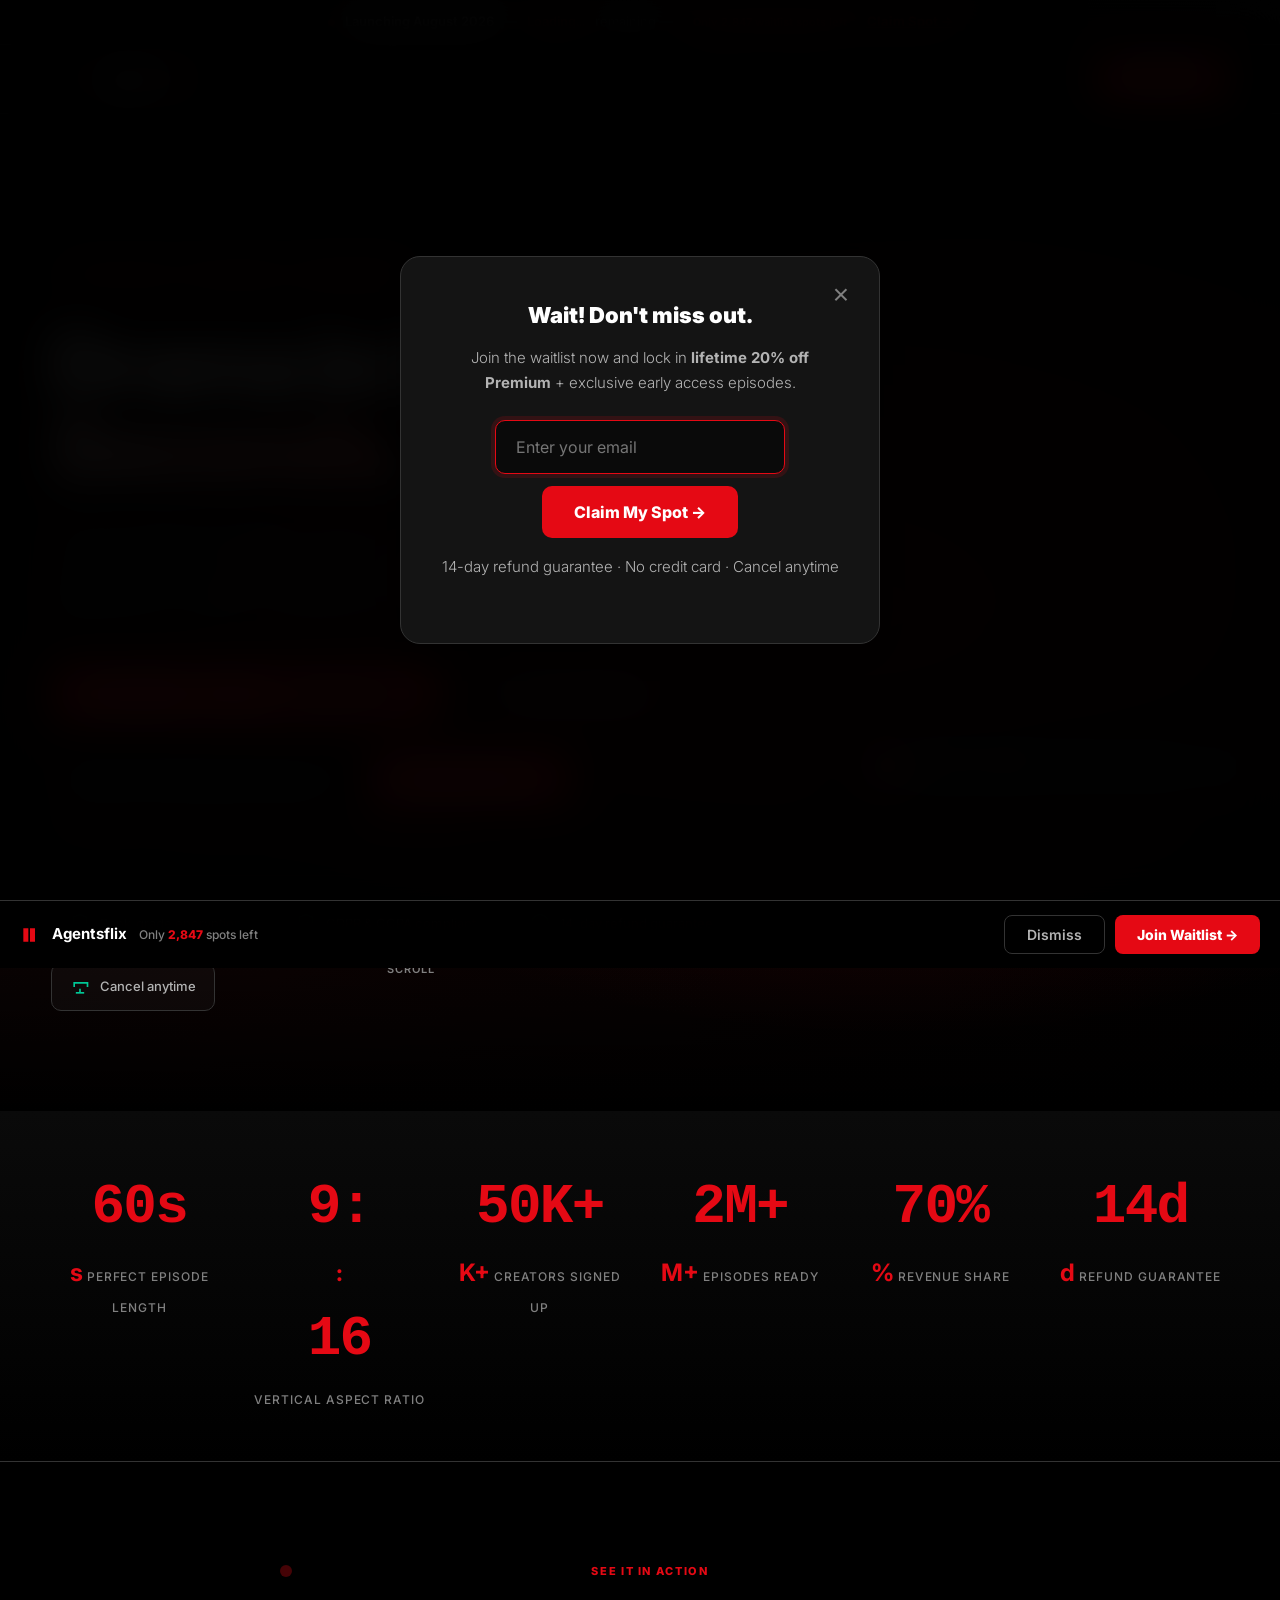
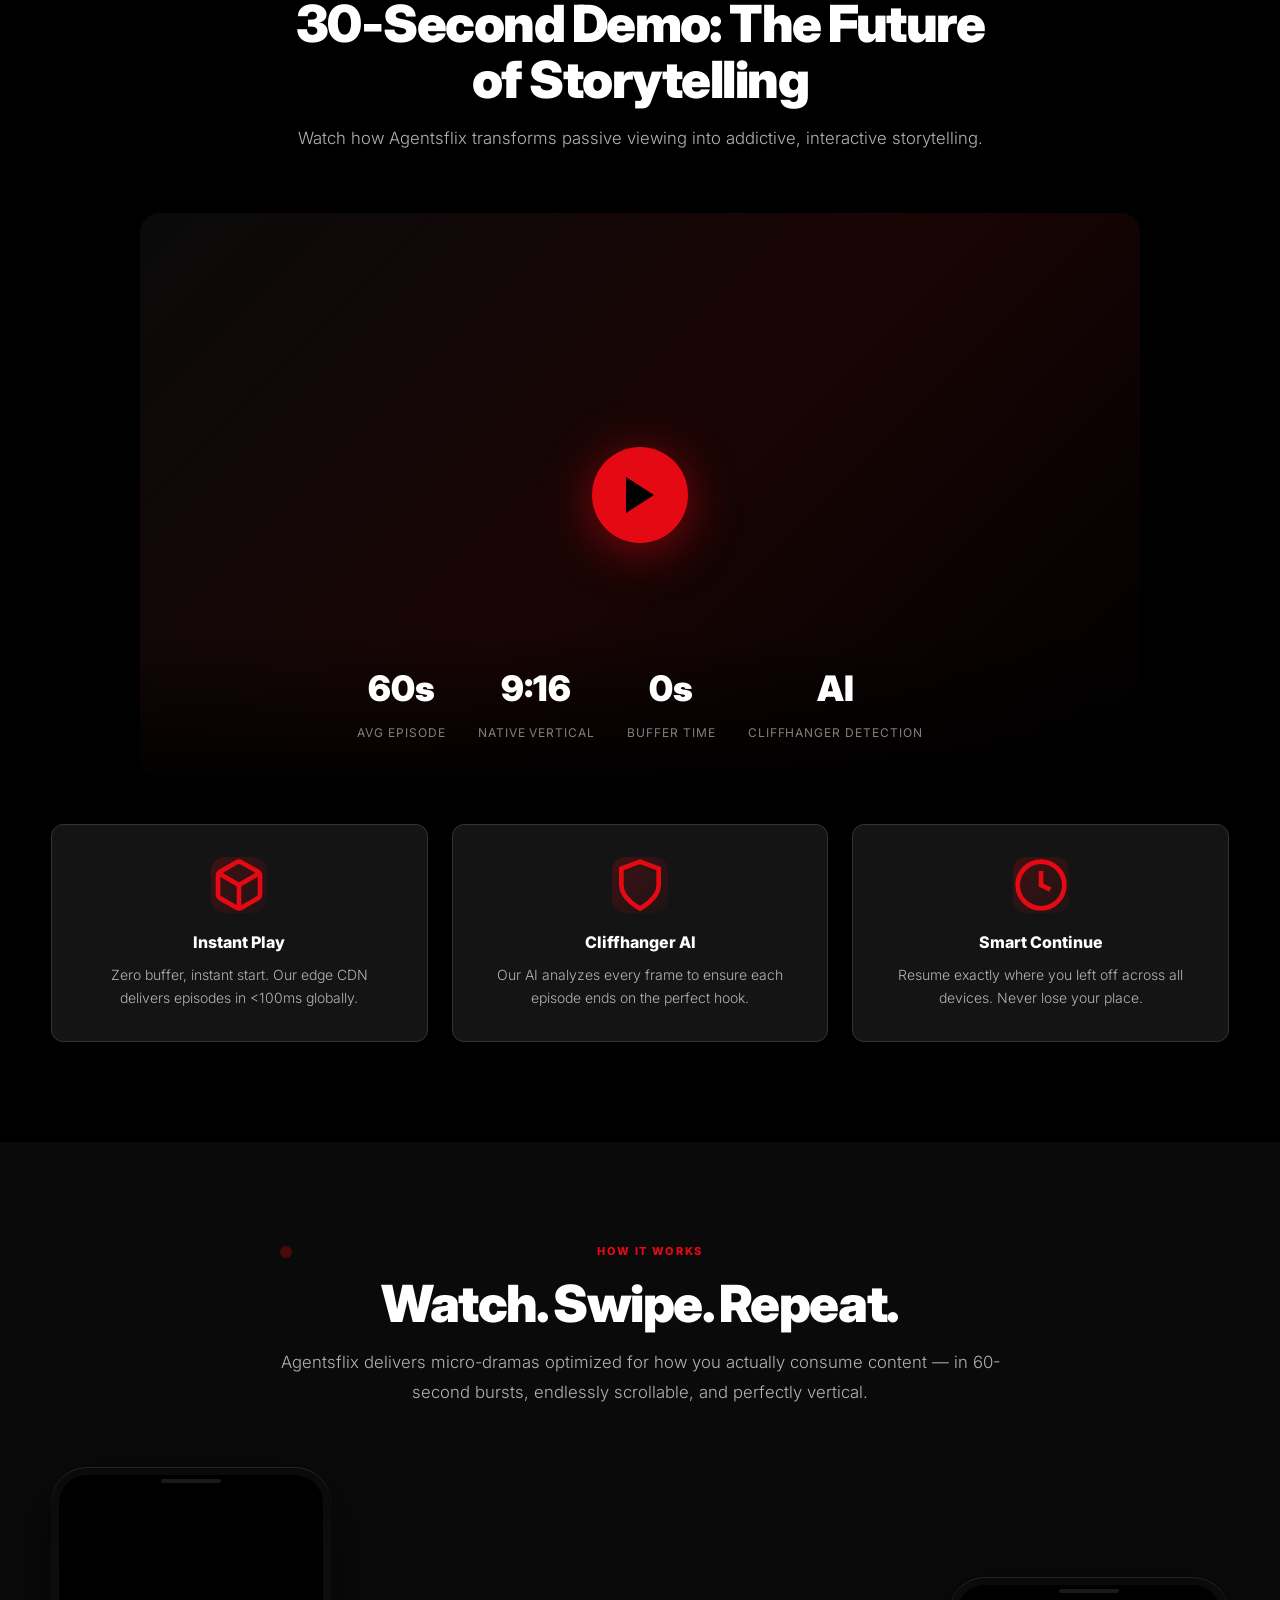
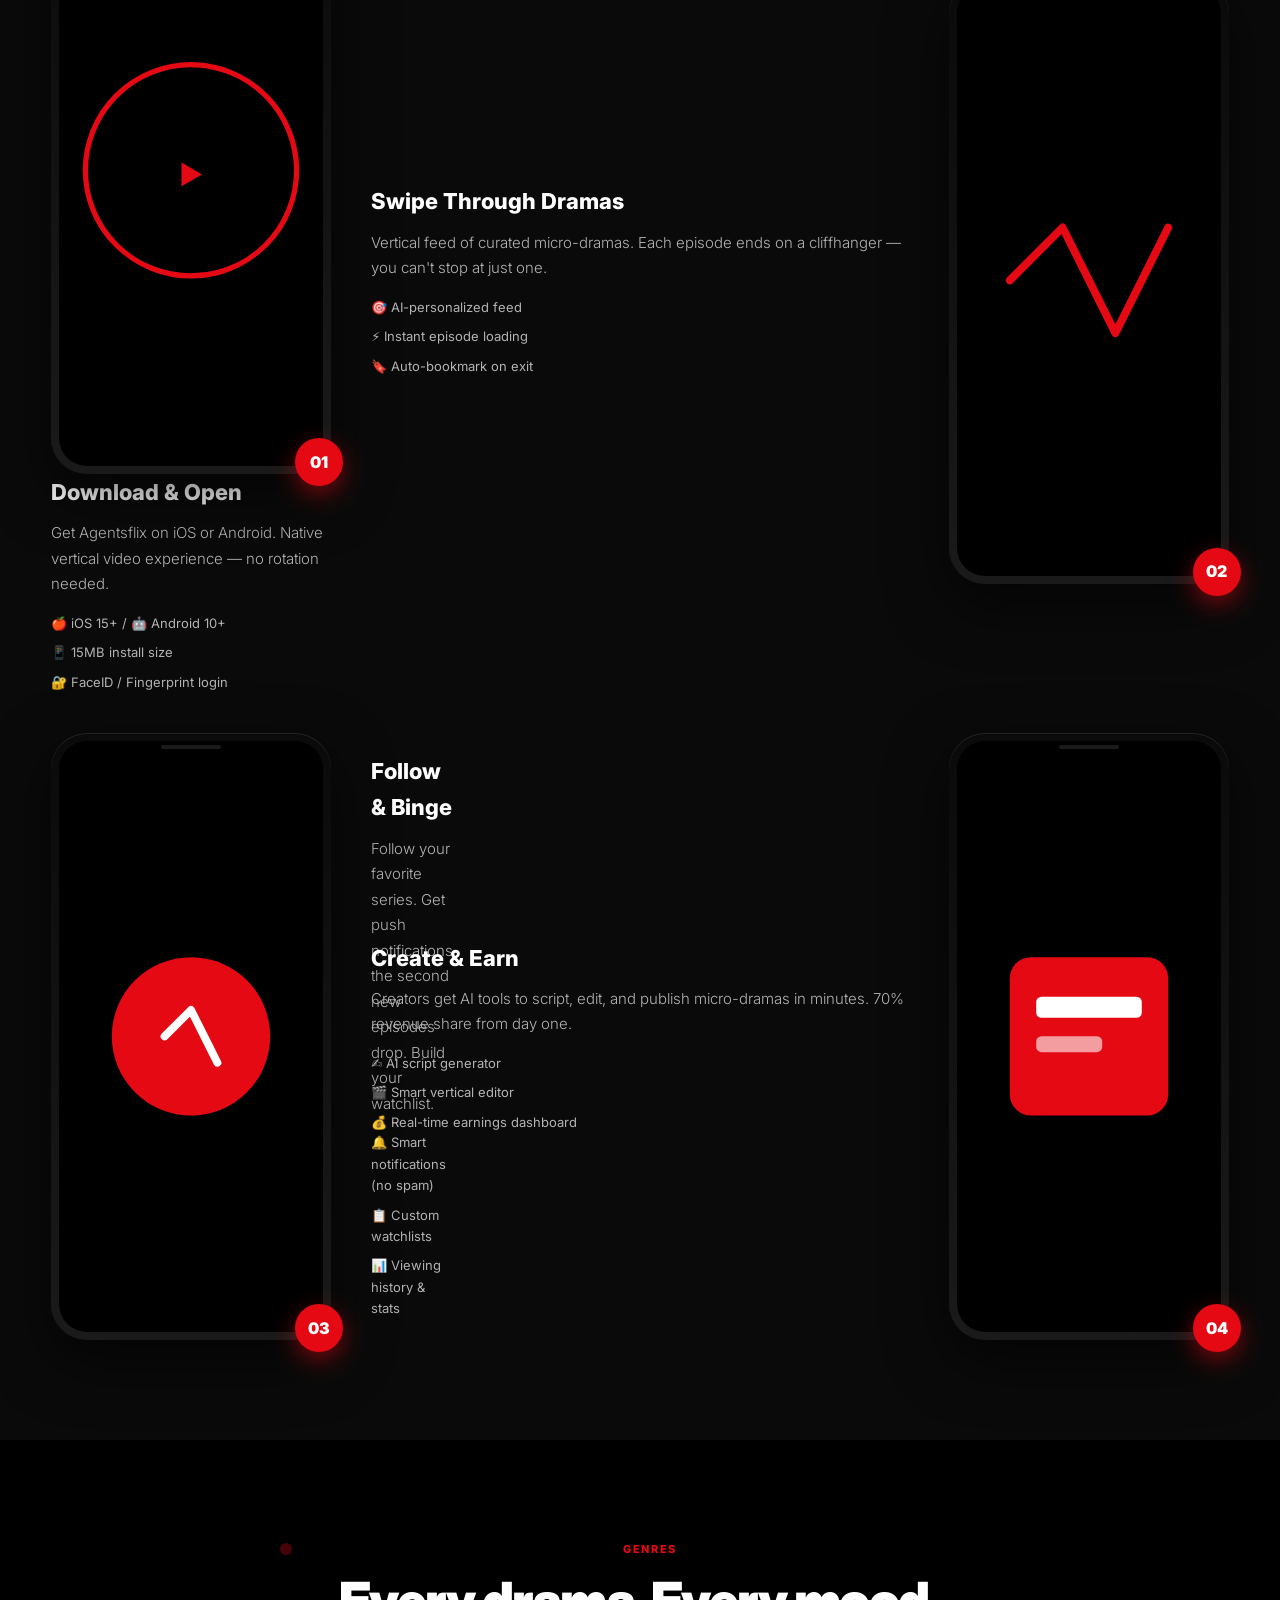
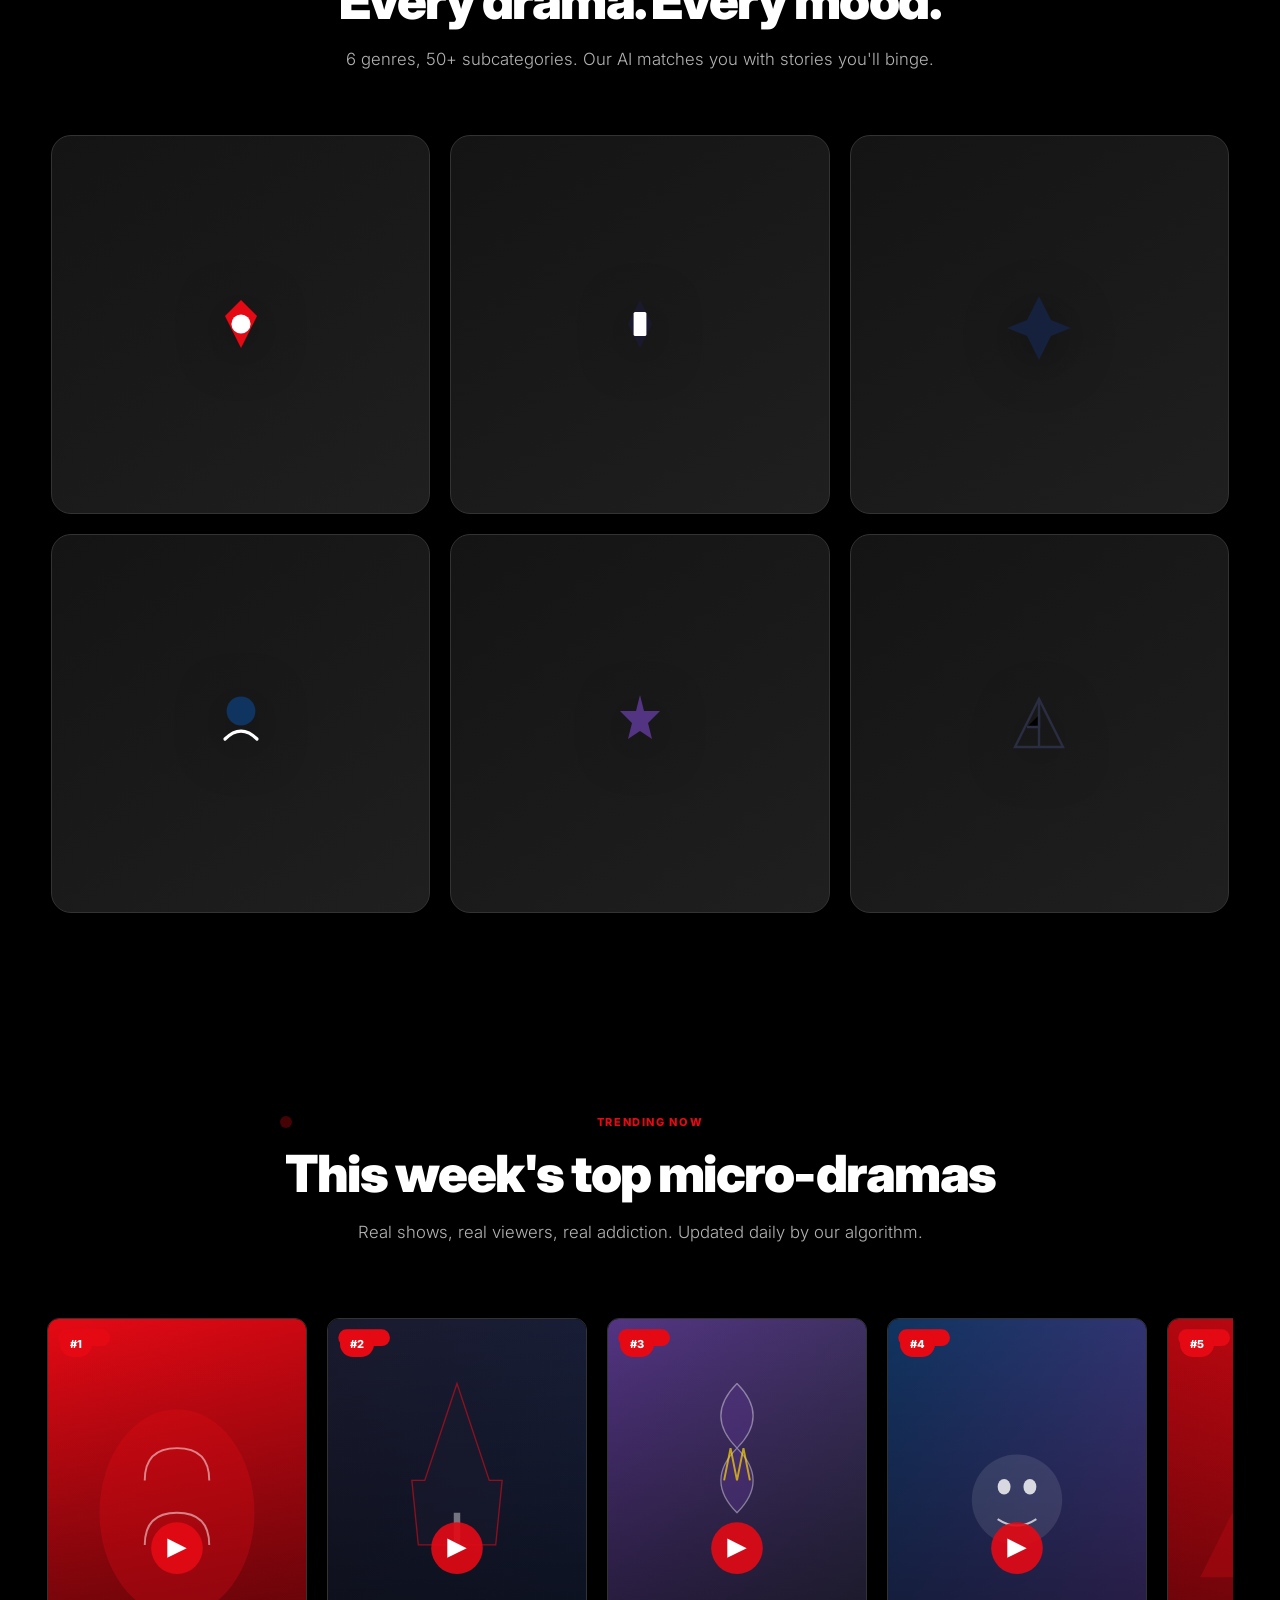
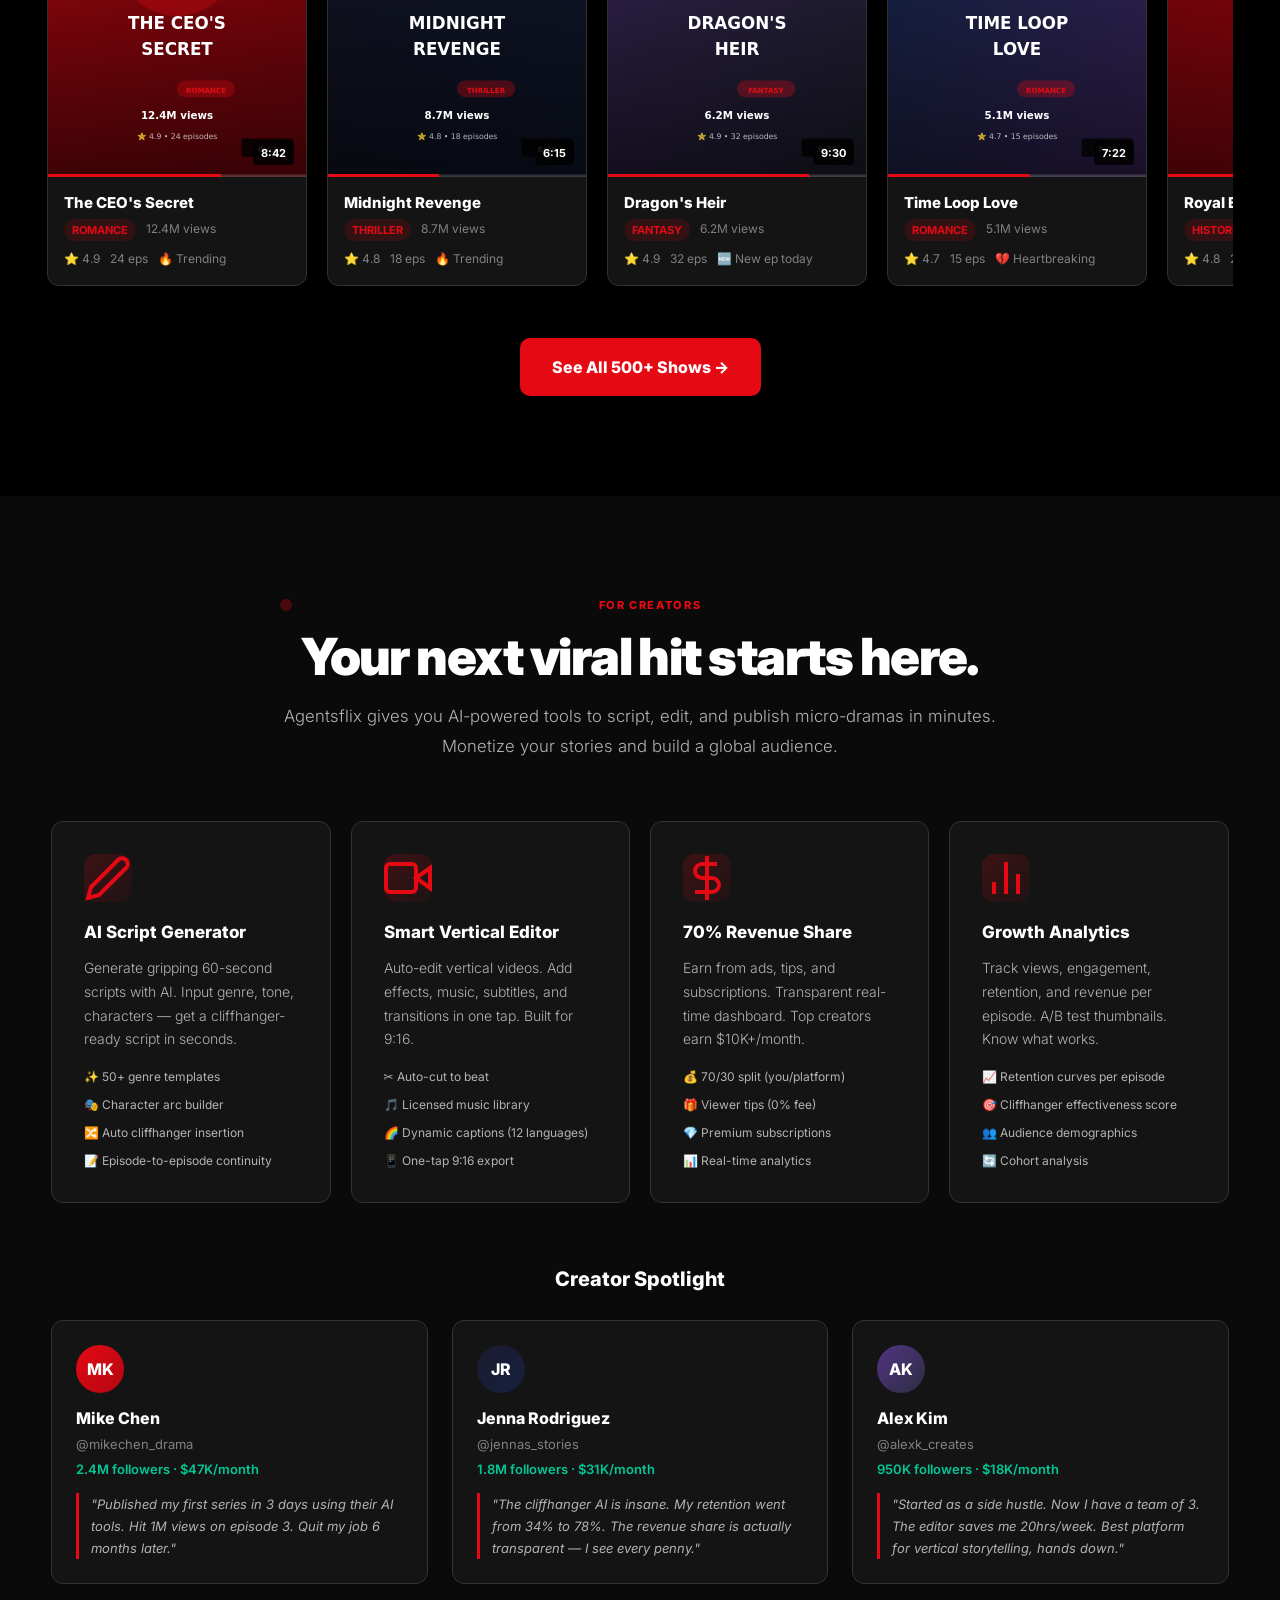
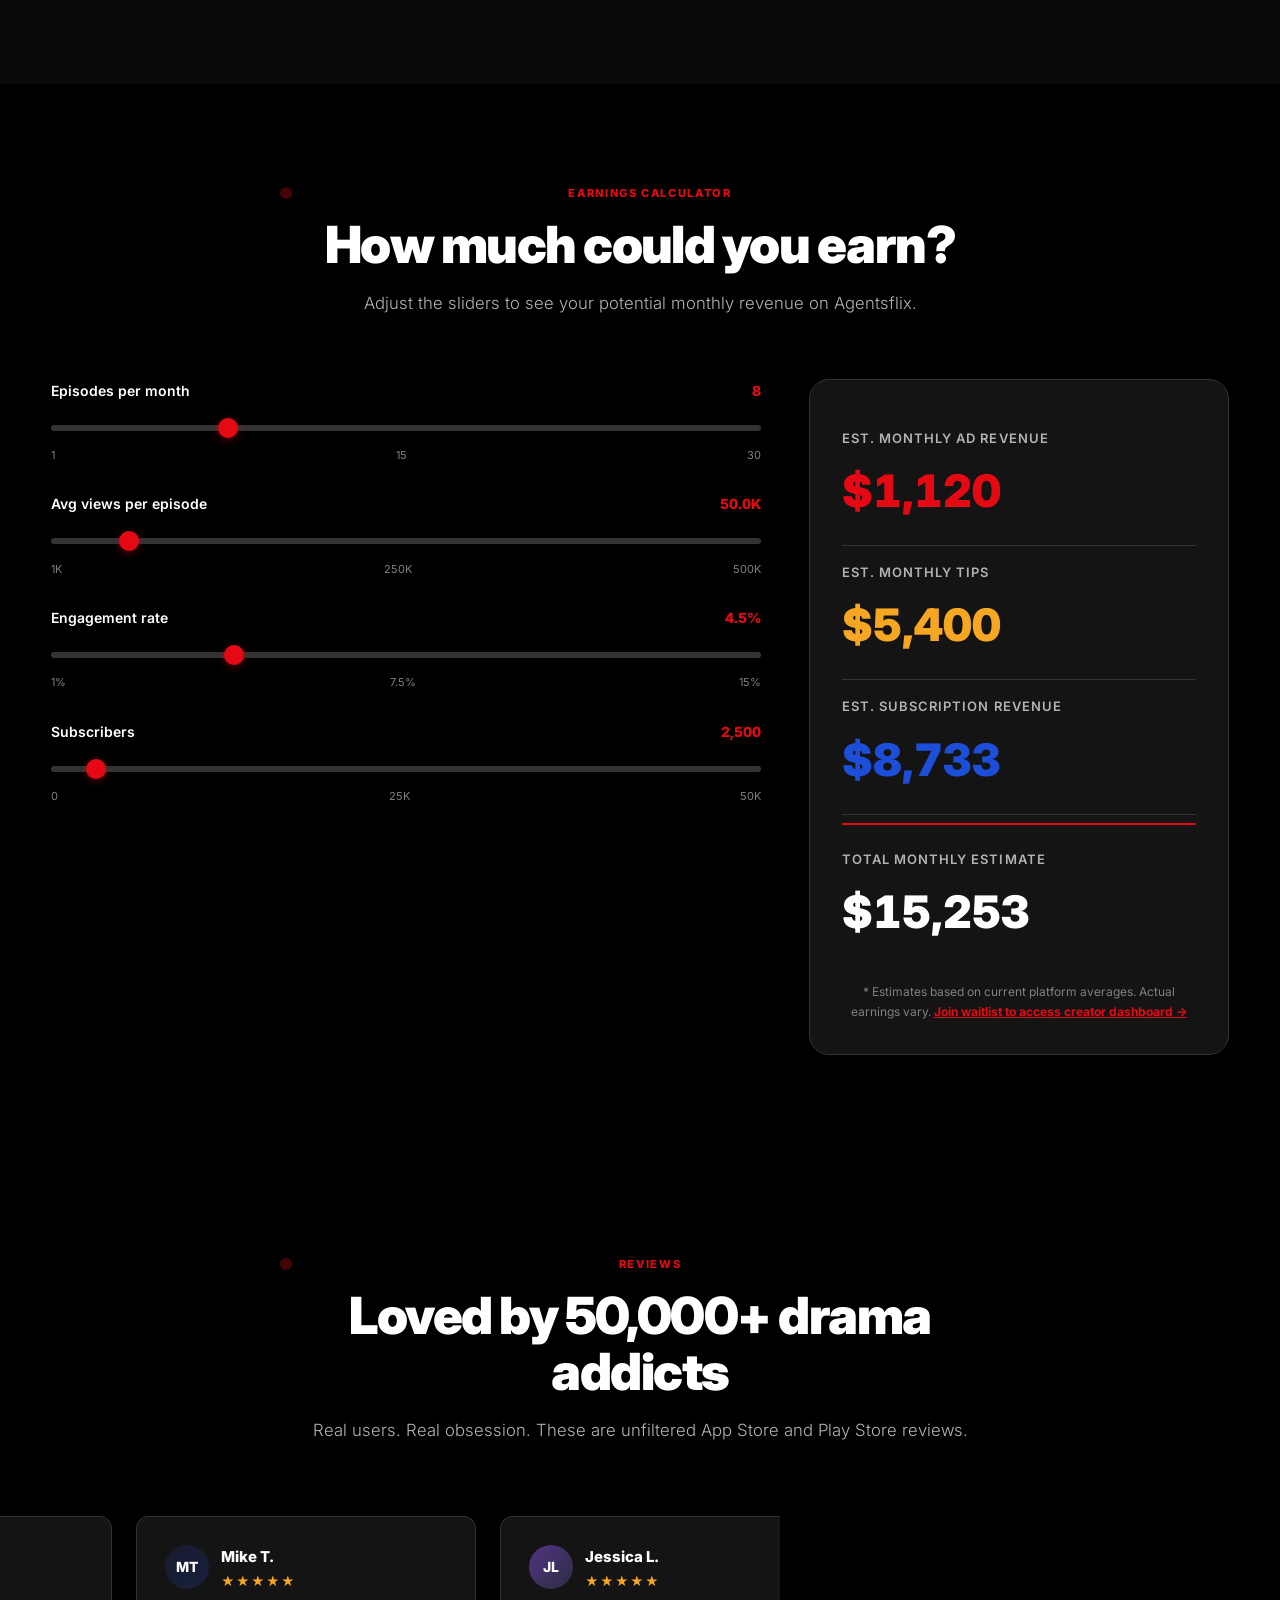
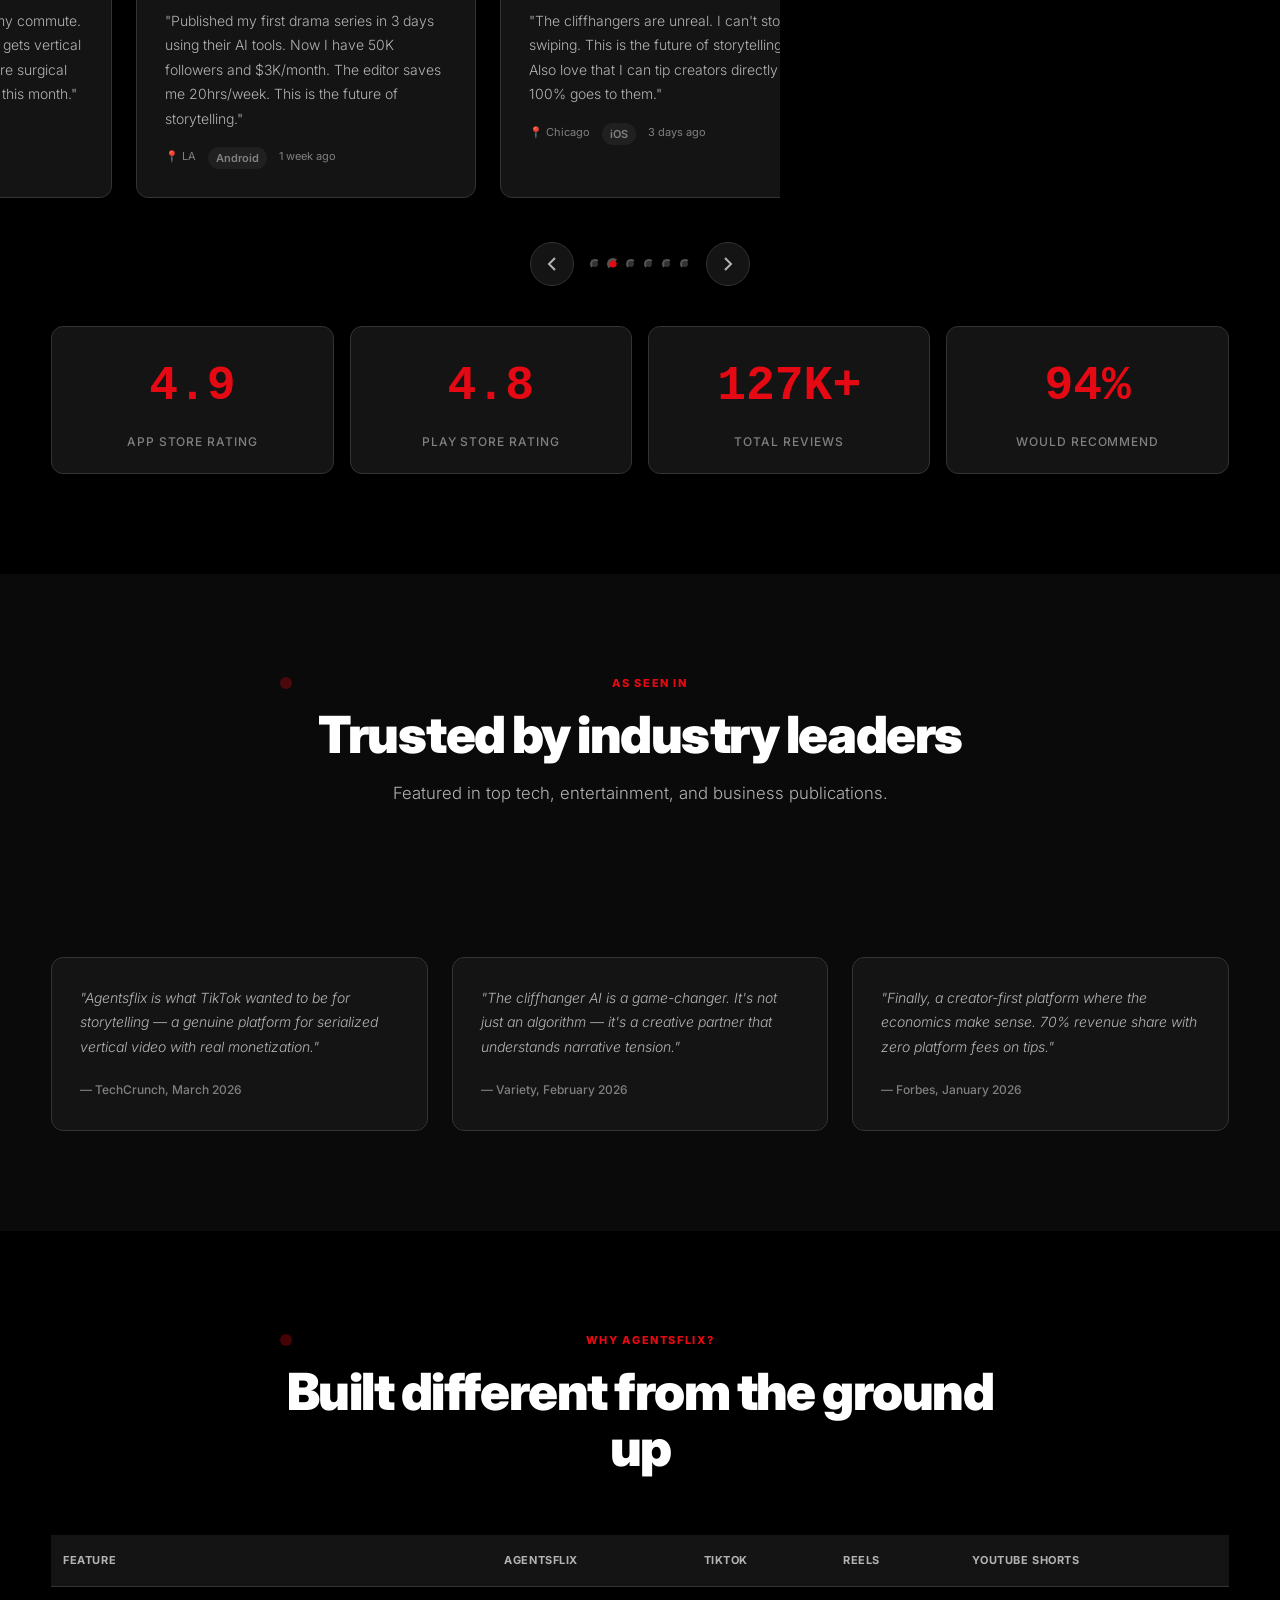
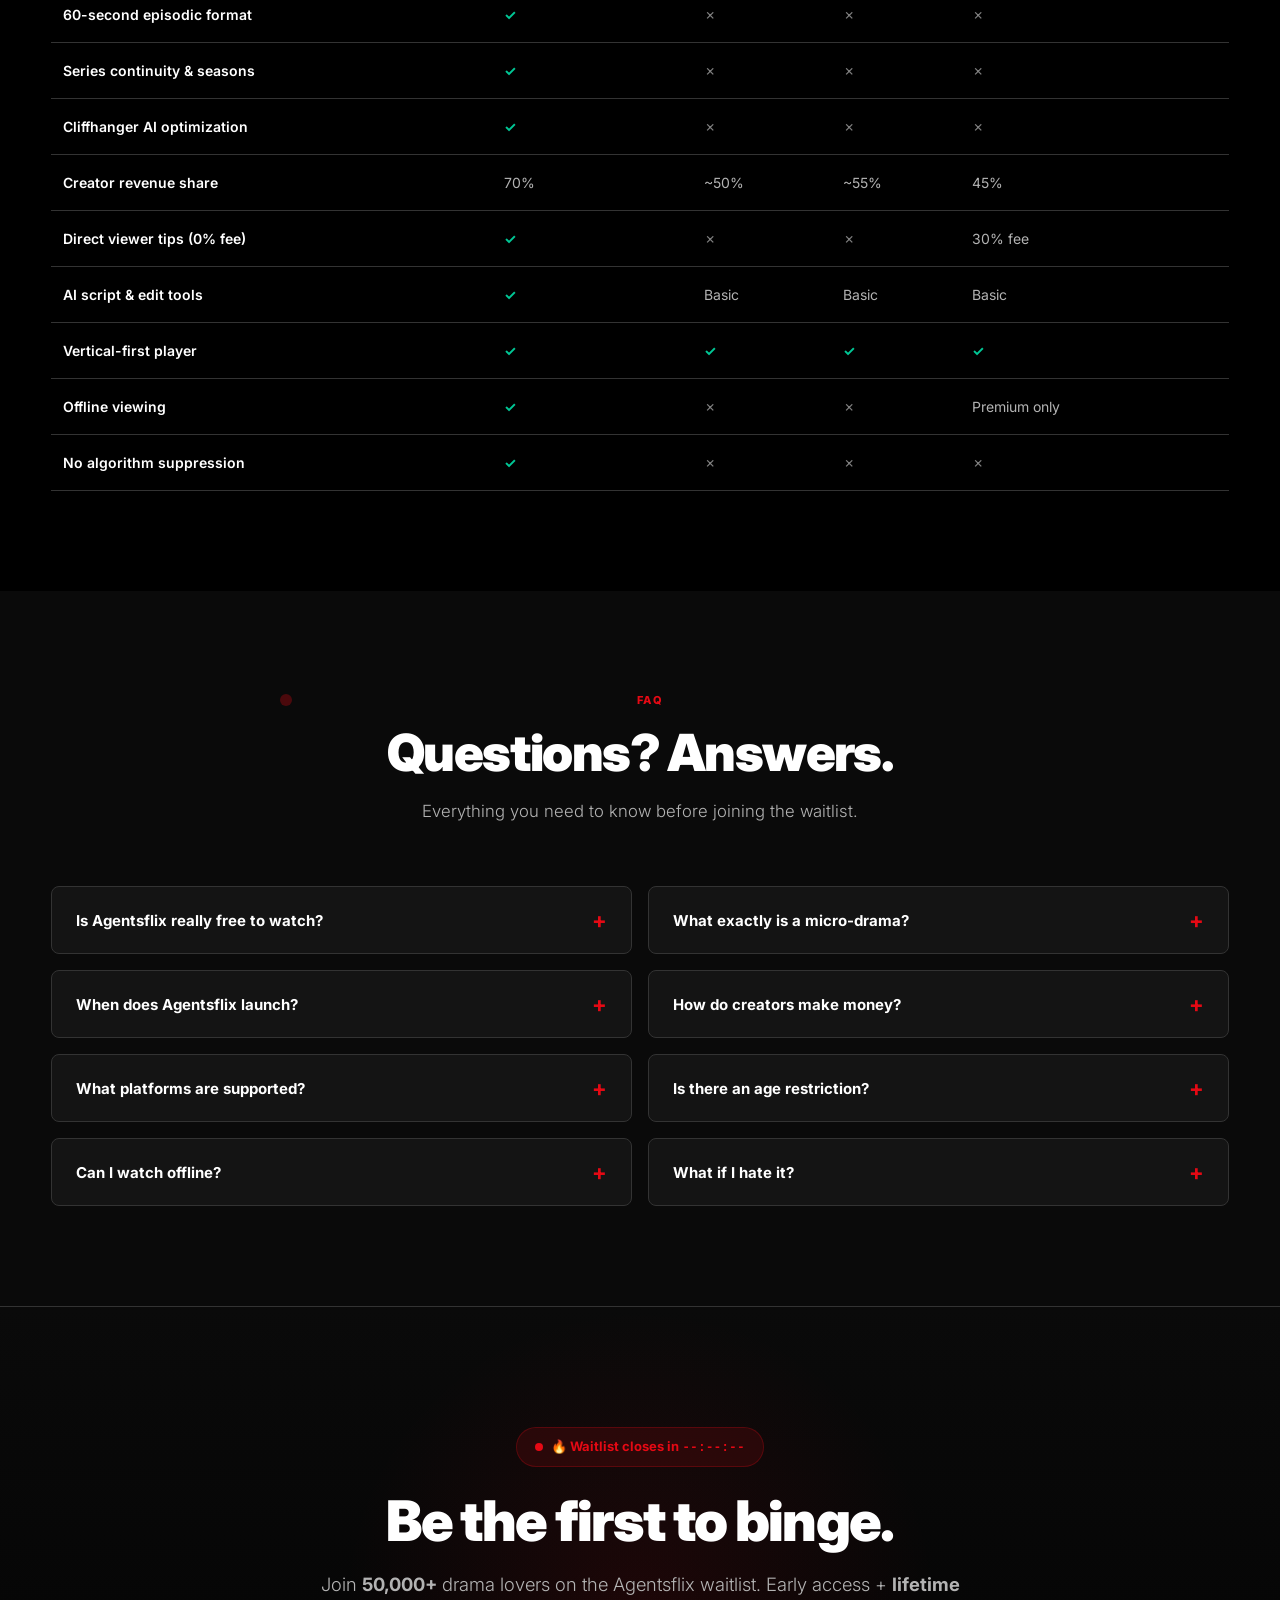
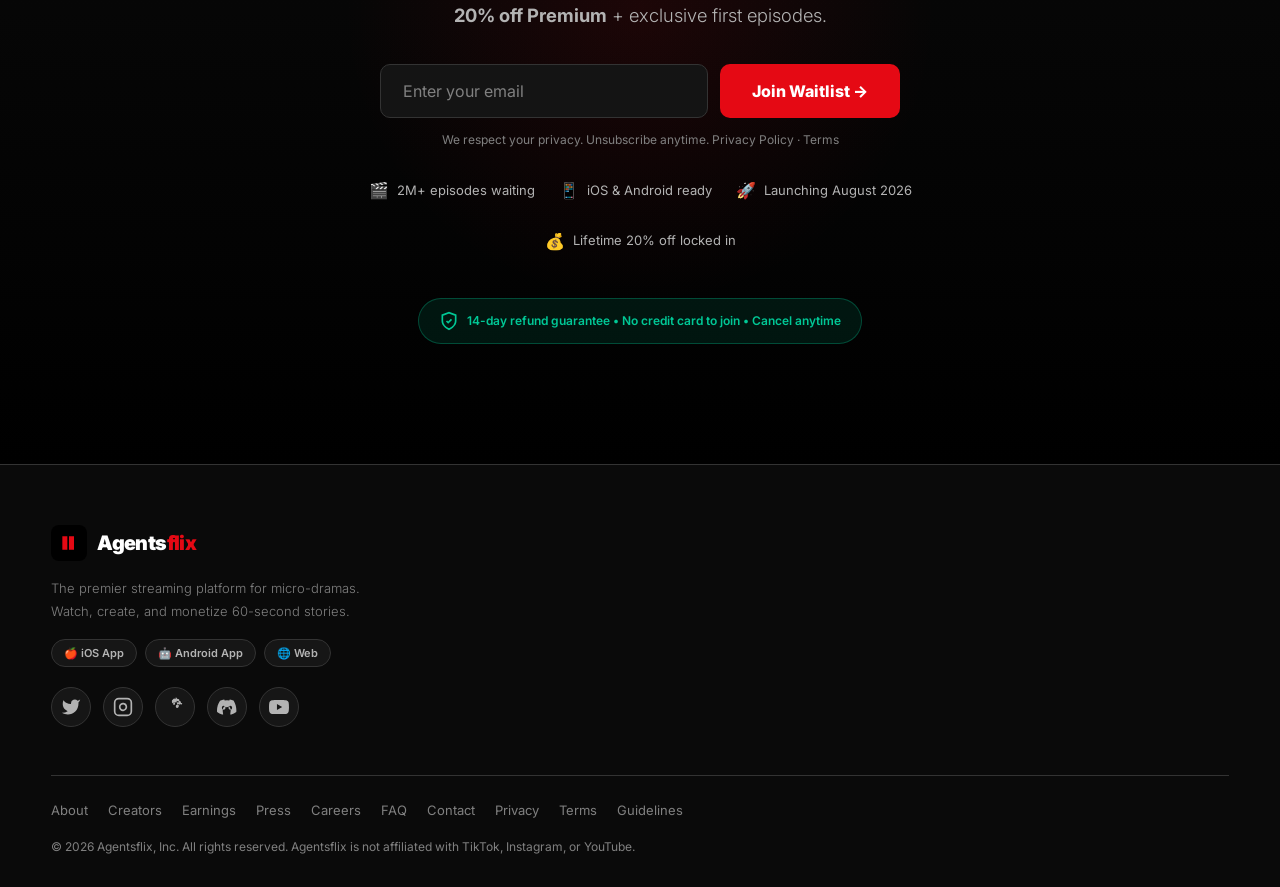
==== commit 27ca9d11: "feat: 10/10 conversion redesign with video placeholders & AI prompts - Complete visual redesign: dar" ====
--- a/index.html
+++ b/index.html
@@ -3,39 +3,52 @@
 <head>
   <meta charset="UTF-8">
   <meta name="viewport" content="width=device-width, initial-scale=1.0">
-  <title>Agentsflix — Binge-Worthy Micro Dramas | Coming Soon</title>
-  <meta name="description" content="Agentsflix is the premier streaming platform for bite-sized dramas. Romance, thriller, fantasy — 60-second stories that hook you. Join the waitlist for early access.">
+  <title>Agentsflix — Binge-Worthy Micro Dramas | Join 50K+ Waitlist</title>
+  <meta name="description" content="Agentsflix is the premier streaming platform for bite-sized dramas. Romance, thriller, fantasy — 60-second stories that hook you. Join 50,000+ on the waitlist for early access + lifetime 20% off.">
   <meta name="keywords" content="micro dramas, short dramas, streaming app, vertical video, romance thriller, mobile streaming, coming soon, waitlist">
+  <meta property="og:type" content="website">
+  <meta property="og:title" content="Agentsflix — Drama in 60 Seconds | Join Waitlist">
+  <meta property="og:description" content="The first streaming platform built for micro-dramas. 50K+ creators, 2M+ episodes. Join waitlist for lifetime 20% off premium.">
+  <meta property="og:image" content="https://agentsflix.com/assets/og-image.svg">
+  <meta property="og:url" content="https://agentsflix.com/">
+  <meta name="twitter:card" content="summary_large_image">
+  <meta name="twitter:title" content="Agentsflix — Drama in 60 Seconds | Join Waitlist">
+  <meta name="twitter:description" content="The first streaming platform built for micro-dramas. Join 50K+ waitlist for lifetime 20% off premium.">
+  <meta name="twitter:image" content="https://agentsflix.com/assets/og-image.svg">
   <link rel="preconnect" href="https://fonts.googleapis.com">
   <link rel="preconnect" href="https://fonts.gstatic.com" crossorigin>
   <link href="https://fonts.googleapis.com/css2?family=Inter:wght@300;400;500;600;700;800;900&display=swap" rel="stylesheet">
   <link rel="stylesheet" href="style.css">
+  <link rel="preload" as="image" href="assets/hero-video-poster.svg">
+  <link rel="preload" as="image" href="assets/og-image.svg">
 </head>
 <body>
 
   <!-- URGENCY BAR -->
-  <div class="urgency-bar">
-    <span class="urgency-dot"></span>
+  <div class="urgency-bar" role="status" aria-live="polite">
+    <span class="urgency-dot" aria-hidden="true"></span>
     <strong>Launching August 2026</strong> — 
-    <span id="countdown-inline">Loading...</span> remaining — 
-    <span style="color:var(--red);font-weight:600;">Only 2,847 waitlist spots left</span>
-    <a href="#waitlist">Join Waitlist →</a>
+    <span id="countdown-inline" class="countdown-text">Loading...</span> remaining — 
+    <span class="spots-badge">Only <span id="urgency-spots">2,847</span> waitlist spots left</span>
+    <a href="#waitlist" class="urgency-cta">Claim Spot →</a>
   </div>
 
   <!-- NAV -->
-  <nav>
+  <nav class="nav" role="navigation" aria-label="Main navigation">
     <div class="container nav-inner">
-      <div class="logo-wrap">
-        <div class="logo-mark">
+      <a href="#" class="logo-wrap" aria-label="Agentsflix Home">
+        <div class="logo-mark" aria-hidden="true">
           <svg viewBox="0 0 24 24" fill="none"><path d="M4 4h6v16H4V4zm8 0h6v16h-6V4z" fill="#E50914"/></svg>
         </div>
-        <span class="logo-name">Agents<em>Flix</em></span>
-      </div>
-      <ul class="nav-links">
-        <li><a href="#how-it-works">How It Works</a></li>
-        <li><a href="#genres">Genres</a></li>
-        <li><a href="#creators">For Creators</a></li>
-        <li><a href="#faq">FAQ</a></li>
+        <span class="logo-name">Agents<em>flix</em></span>
+      </a>
+      <ul class="nav-links" role="menubar">
+        <li role="none"><a href="#how-it-works" role="menuitem">How It Works</a></li>
+        <li role="none"><a href="#genres" role="menuitem">Genres</a></li>
+        <li role="none"><a href="#creators" role="menuitem">For Creators</a></li>
+        <li role="none"><a href="#calculator" role="menuitem">Earnings Calculator</a></li>
+        <li role="none"><a href="#press" role="menuitem">Press</a></li>
+        <li role="none"><a href="#faq" role="menuitem">FAQ</a></li>
       </ul>
       <div class="nav-actions">
         <a href="#waitlist" class="btn-ghost-sm">Sign In</a>
@@ -45,460 +58,1091 @@
   </nav>
 
   <!-- HERO -->
-  <section class="hero" id="hero">
-    <div class="hero-bg">
-      <video autoplay muted loop playsinline class="hero-video">
-        <source src="https://player.vimeo.com/external/494252666.sd.mp4?s=7220934586238b313dabc28962da07bc961476f5&profile_id=165" type="video/mp4">
-      </video>
+  <section class="hero" id="hero" aria-labelledby="hero-title">
+    <div class="hero-bg" aria-hidden="true">
+      <div class="hero-video-wrapper">
+        <!-- VIDEO PLACEHOLDER: Replace with actual hero video -->
+        <video class="hero-video" autoplay muted loop playsinline poster="assets/hero-video-poster.svg" aria-hidden="true">
+          <source src="assets/hero-video.mp4" type="video/mp4">
+        </video>
+        <div class="hero-video-fallback" id="heroVideoFallback"></div>
+      </div>
       <div class="hero-gradient"></div>
-    </div>
-    <div class="container">
-      <div class="hero-content" data-reveal>
-        <div class="hero-badge"><span class="live-dot"></span> 50K+ creators · 2M+ episodes · <span id="waitlist-count">2,847</span> spots left</div>
-        <h1>Drama in 60 Seconds.</h1>
-        <p class="hero-lead">The first streaming platform built for micro-dramas. Swipe through infinite romance, thriller, and fantasy episodes — optimized for mobile.</p>
-        <div class="hero-ctas">
-          <a href="#waitlist" class="btn-cta-hero">Join the Waitlist — It's Free</a>
-          <a href="#how-it-works" class="btn-dark">See How It Works</a>
-        </div>
-        <div class="hero-email-cap">
-          <input type="email" id="hero-email" placeholder="Enter your email for early access" autocomplete="email" />
-          <button class="hero-email-btn" onclick="joinWaitlist()">Get Early Access →</button>
-        </div>
-        <p class="hero-email-note">No credit card · No commitment · Be first in line · <span style="color:var(--red);">Launching August 2026</span></p>
-        <div class="countdown-inline" style="margin-top:16px;">
-          <span style="color:var(--text3);font-size:13px;">Waitlist closes in:</span>
-          <span id="cd-days" style="font-weight:700;color:#fff;">--</span>d 
-          <span id="cd-hours" style="font-weight:700;color:#fff;">--</span>h 
-          <span id="cd-mins" style="font-weight:700;color:#fff;">--</span>m 
-          <span id="cd-secs" style="font-weight:700;color:#fff;">--</span>s
-        </div>
-      </div>
-    </div>
-  </section>
+      <div class="hero-particles" id="heroParticles" aria-hidden="true"></div>
+    </div>
+    <div class="container">
+      <div class="hero-content">
+        <div class="hero-badge" aria-label="Social proof">
+          <span class="live-dot" aria-hidden="true"></span>
+          <span>50K+ creators</span>
+          <span class="badge-sep" aria-hidden="true">·</span>
+          <span>2M+ episodes</span>
+          <span class="badge-sep" aria-hidden="true">·</span>
+          <span id="hero-spots" class="spots-live">2,847 spots left</span>
+        </div>
+        <h1 id="hero-title">Drama in <span class="highlight">60 Seconds</span>.</h1>
+        <p class="hero-lead">The first streaming platform built for micro-dramas. Swipe through infinite romance, thriller, and fantasy episodes — optimized for mobile, monetized for creators.</p>
+        
+        <div class="hero-ctas" role="group" aria-label="Primary actions">
+          <a href="#waitlist" class="btn-cta-hero btn-primary" data-cta="hero-primary">
+            <span class="btn-text">Join Waitlist — It's Free</span>
+            <span class="btn-badge">Lifetime 20% Off</span>
+          </a>
+          <a href="#demo" class="btn-cta-hero btn-secondary" data-cta="hero-secondary">
+            <svg width="20" height="20" viewBox="0 0 24 24" fill="none" stroke="currentColor" stroke-width="2" aria-hidden="true"><polygon points="5 3 19 12 5 21 5 3"></polygon></svg>
+            <span>Watch 30s Demo</span>
+          </a>
+        </div>
+
+        <div class="hero-email-cap" role="search">
+          <label for="hero-email" class="visually-hidden">Email for early access</label>
+          <input type="email" id="hero-email" placeholder="Enter your email for early access" autocomplete="email" aria-describedby="hero-email-note" />
+          <button class="hero-email-btn" onclick="joinWaitlist()" aria-label="Get early access">Get Early Access →</button>
+        </div>
+        <p id="hero-email-note" class="hero-email-note">No credit card · No commitment · Be first in line · <span class="urgency-inline">Waitlist closes in <span id="hero-countdown">--:--:--</span></span></p>
+
+        <div class="hero-trust" aria-label="Trust indicators">
+          <div class="trust-item">
+            <svg class="trust-icon" viewBox="0 0 24 24" fill="none" stroke="currentColor" stroke-width="2" aria-hidden="true"><path d="M12 22s8-4 8-10V5l-8-3-8 3v7c0 6 8 10 8 10z"></path></svg>
+            <span>Bank-grade encryption</span>
+          </div>
+          <div class="trust-item">
+            <svg class="trust-icon" viewBox="0 0 24 24" fill="none" stroke="currentColor" stroke-width="2" aria-hidden="true"><path d="M12 22s8-4 8-10V5l-8-3-8 3v7c0 6 8 10 8 10z"></path><path d="M9 12l2 2 4-4"></path></svg>
+            <span>GDPR & CCPA compliant</span>
+          </div>
+          <div class="trust-item">
+            <svg class="trust-icon" viewBox="0 0 24 24" fill="none" stroke="currentColor" stroke-width="2" aria-hidden="true"><circle cx="12" cy="12" r="10"></circle><path d="M8 14s1.5 2 4 2 4-2 4-2"></path><line x1="9" y1="9" x2="9.01" y2="9"></line><line x1="15" y1="9" x2="15.01" y2="9"></line></svg>
+            <span>14-day refund guarantee</span>
+          </div>
+          <div class="trust-item">
+            <svg class="trust-icon" viewBox="0 0 24 24" fill="none" stroke="currentColor" stroke-width="2" aria-hidden="true"><path d="M21 12V7H5v5"></path><path d="M7 19h10"></path><path d="M12 19v-5"></path></svg>
+            <span>Cancel anytime</span>
+          </div>
+        </div>
+
+        <!-- Scroll indicator -->
+        <div class="scroll-indicator" aria-hidden="true">
+          <svg width="24" height="24" viewBox="0 0 24 24" fill="none" stroke="currentColor" stroke-width="2"><path d="M12 5v14M19 12l-7 7-7-7"></path></svg>
+          <span>Scroll</span>
+        </div>
+      </div>
+    </div>
+  </section>
+
+  <!-- FLOATING SOCIAL PROOF -->
+  <div class="floating-proof" id="floatingProof" aria-live="polite" aria-atomic="true" role="status">
+    <div class="floating-proof-inner">
+      <span class="proof-avatar" aria-hidden="true">👤</span>
+      <div class="proof-text">
+        <strong><span id="proof-name">Sarah K.</span> from <span id="proof-location">NYC</span></strong> just joined the waitlist
+      </div>
+      <span class="proof-time" id="proof-time">2 min ago</span>
+    </div>
+  </div>
 
   <!-- STATS BAR -->
-  <section class="stats-bar">
-    <div class="container">
+  <section class="stats-bar" aria-labelledby="stats-title">
+    <div class="container">
+      <h2 id="stats-title" class="visually-hidden">Platform Statistics</h2>
       <div class="stats-row">
         <div class="stat-item">
-          <span class="stat-num">60s</span>
+          <span class="stat-num" data-target="60">0</span><span class="stat-suffix">s</span>
           <span class="stat-label">Perfect Episode Length</span>
         </div>
         <div class="stat-item">
-          <span class="stat-num">4:3</span>
-          <span class="stat-label">Vertical First</span>
+          <span class="stat-num" data-target="9">0</span><span class="stat-suffix">:</span><span class="stat-num" data-target="16">0</span>
+          <span class="stat-label">Vertical Aspect Ratio</span>
         </div>
         <div class="stat-item">
-          <span class="stat-num">AI</span>
-          <span class="stat-label">Powered Recommendations</span>
+          <span class="stat-num" data-target="50">0</span><span class="stat-suffix">K+</span>
+          <span class="stat-label">Creators Signed Up</span>
         </div>
         <div class="stat-item">
-          <span class="stat-num">$</span>
-          <span class="stat-label">Free to Watch</span>
+          <span class="stat-num" data-target="2">0</span><span class="stat-suffix">M+</span>
+          <span class="stat-label">Episodes Ready</span>
+        </div>
+        <div class="stat-item">
+          <span class="stat-num" data-target="70">0</span><span class="stat-suffix">%</span>
+          <span class="stat-label">Revenue Share</span>
+        </div>
+        <div class="stat-item">
+          <span class="stat-num" data-target="14">0</span><span class="stat-suffix">d</span>
+          <span class="stat-label">Refund Guarantee</span>
+        </div>
+      </div>
+    </div>
+  </section>
+
+  <!-- VIDEO DEMO SECTION -->
+  <section class="section demo-section" id="demo" aria-labelledby="demo-title">
+    <div class="container">
+      <div class="section-header">
+        <span class="section-eyebrow">See It In Action</span>
+        <h2 class="section-h" id="demo-title">30-Second Demo: The Future of Storytelling</h2>
+        <p class="section-p">Watch how Agentsflix transforms passive viewing into addictive, interactive storytelling.</p>
+      </div>
+      
+      <div class="demo-player" role="region" aria-label="Video demo player">
+        <div class="demo-video-wrapper">
+          <!-- VIDEO PLACEHOLDER: Replace with actual demo video -->
+          <video class="demo-video" id="demoVideo" poster="assets/demo-poster.svg" aria-label="Agentsflix demo video">
+            <source src="assets/demo-video.mp4" type="video/mp4">
+          </video>
+          <div class="demo-video-fallback" id="demoVideoFallback"></div>
+          <button class="demo-play-btn" id="demoPlayBtn" aria-label="Play demo video">
+            <svg width="48" height="48" viewBox="0 0 24 24" fill="currentColor" aria-hidden="true"><polygon points="5 3 19 12 5 21 5 3"></polygon></svg>
+          </button>
+        </div>
+        <div class="demo-overlay-info">
+          <div class="demo-stats">
+            <div class="demo-stat"><span class="demo-stat-num">60s</span><span class="demo-stat-label">Avg episode</span></div>
+            <div class="demo-stat"><span class="demo-stat-num">9:16</span><span class="demo-stat-label">Native vertical</span></div>
+            <div class="demo-stat"><span class="demo-stat-num">0s</span><span class="demo-stat-label">Buffer time</span></div>
+            <div class="demo-stat"><span class="demo-stat-num">AI</span><span class="demo-stat-label">Cliffhanger detection</span></div>
+          </div>
+        </div>
+      </div>
+
+      <div class="demo-features">
+        <div class="demo-feature">
+          <div class="demo-feature-icon" aria-hidden="true">
+            <svg viewBox="0 0 24 24" fill="none" stroke="currentColor" stroke-width="2"><path d="M21 16V8a2 2 0 0 0-1-1.73l-7-4a2 2 0 0 0-2 0l-7 4A2 2 0 0 0 3 8v8a2 2 0 0 0 1 1.73l7 4a2 2 0 0 0 2 0l7-4A2 2 0 0 0 21 16z"></path><polyline points="3.27 6.96 12 12.01 20.73 6.96"></polyline><line x1="12" y1="22.08" x2="12" y2="12"></line></svg>
+          </div>
+          <h4>Instant Play</h4>
+          <p>Zero buffer, instant start. Our edge CDN delivers episodes in <100ms globally.</p>
+        </div>
+        <div class="demo-feature">
+          <div class="demo-feature-icon" aria-hidden="true">
+            <svg viewBox="0 0 24 24" fill="none" stroke="currentColor" stroke-width="2"><path d="M12 22s8-4 8-10V5l-8-3-8 3v7c0 6 8 10 8 10z"></path></svg>
+          </div>
+          <h4>Cliffhanger AI</h4>
+          <p>Our AI analyzes every frame to ensure each episode ends on the perfect hook.</p>
+        </div>
+        <div class="demo-feature">
+          <div class="demo-feature-icon" aria-hidden="true">
+            <svg viewBox="0 0 24 24" fill="none" stroke="currentColor" stroke-width="2"><circle cx="12" cy="12" r="10"></circle><path d="M12 6v6l4 2"></path></svg>
+          </div>
+          <h4>Smart Continue</h4>
+          <p>Resume exactly where you left off across all devices. Never lose your place.</p>
         </div>
       </div>
     </div>
   </section>
 
   <!-- HOW IT WORKS -->
-  <section class="section bg-dark" id="how-it-works">
-    <div class="container">
-      <span class="section-eyebrow red" data-reveal>How It Works</span>
-      <h2 class="section-h" data-reveal>Watch. Swipe. Repeat.</h2>
-      <p class="section-p" data-reveal>Agentsflix delivers micro-dramas optimized for how you actually consume content — in 60-second bursts, endlessly scrollable, and perfectly vertical.</p>
+  <section class="section bg-dark" id="how-it-works" aria-labelledby="how-title">
+    <div class="container">
+      <div class="section-header">
+        <span class="section-eyebrow red">How It Works</span>
+        <h2 class="section-h" id="how-title">Watch. Swipe. Repeat.</h2>
+        <p class="section-p">Agentsflix delivers micro-dramas optimized for how you actually consume content — in 60-second bursts, endlessly scrollable, and perfectly vertical.</p>
+      </div>
       
-      <div class="steps-grid">
-        <div class="step-card" data-reveal>
-          <div class="step-n">01</div>
-          <h4>Download the App</h4>
-          <p>Get Agentsflix on iOS and Android. Vertical video native experience.</p>
-        </div>
-        <div class="step-card" data-reveal>
-          <div class="step-n">02</div>
-          <h4>Swipe Through Dramas</h4>
-          <p>Scroll vertically through curated micro-dramas. Each episode ends on a cliffhanger.</p>
-        </div>
-        <div class="step-card" data-reveal>
-          <div class="step-n">03</div>
-          <h4>Follow & Binge</h4>
-          <p>Follow your favorite series and get notified when new episodes drop.</p>
-        </div>
-        <div class="step-card" data-reveal>
-          <div class="step-n">04</div>
-          <h4>Create Your Own</h4>
-          <p>Creators get AI tools to script, film, and publish micro-dramas in minutes.</p>
+      <div class="steps-showcase">
+        <div class="step-showcase">
+          <div class="step-visual">
+            <div class="step-phone" aria-hidden="true">
+              <div class="phone-frame">
+                <div class="phone-screen" id="step1Screen">
+                  <svg viewBox="0 0 100 100" class="step-illustration" aria-hidden="true"><circle cx="50" cy="50" r="40" fill="none" stroke="#E50914" stroke-width="2"/><text x="50" y="55" text-anchor="middle" font-size="10" fill="#E50914">▶</text></svg>
+                </div>
+              </div>
+              <div class="step-number">01</div>
+            </div>
+            <div class="step-content">
+              <h3>Download & Open</h3>
+              <p>Get Agentsflix on iOS or Android. Native vertical video experience — no rotation needed.</p>
+              <ul class="step-benefits">
+                <li>🍎 iOS 15+ / 🤖 Android 10+</li>
+                <li>📱 15MB install size</li>
+                <li>🔐 FaceID / Fingerprint login</li>
+              </ul>
+            </div>
+          </div>
+          <div class="step-showcase reverse">
+            <div class="step-visual">
+              <div class="step-phone" aria-hidden="true">
+                <div class="phone-frame">
+                  <div class="phone-screen" id="step2Screen">
+                    <svg viewBox="0 0 100 100" class="step-illustration" aria-hidden="true"><path d="M20 50 L40 30 L60 70 L80 30" stroke="#E50914" stroke-width="3" fill="none" stroke-linecap="round" stroke-linejoin="round"/></svg>
+                  </div>
+                </div>
+              </div>
+              <div class="step-number">02</div>
+            </div>
+            <div class="step-content">
+              <h3>Swipe Through Dramas</h3>
+              <p>Vertical feed of curated micro-dramas. Each episode ends on a cliffhanger — you can't stop at just one.</p>
+              <ul class="step-benefits">
+                <li>🎯 AI-personalized feed</li>
+                <li>⚡ Instant episode loading</li>
+                <li>🔖 Auto-bookmark on exit</li>
+              </ul>
+            </div>
+          </div>
+          <div class="step-showcase">
+            <div class="step-visual">
+              <div class="step-phone" aria-hidden="true">
+                <div class="phone-frame">
+                  <div class="phone-screen" id="step3Screen">
+                    <svg viewBox="0 0 100 100" class="step-illustration" aria-hidden="true"><circle cx="50" cy="50" r="30" fill="#E50914"/><path d="M40 50 L50 40 L60 60" stroke="white" stroke-width="3" fill="none" stroke-linecap="round" stroke-linejoin="round"/></svg>
+                  </div>
+                </div>
+              </div>
+              <div class="step-number">03</div>
+            </div>
+            <div class="step-content">
+              <h3>Follow & Binge</h3>
+              <p>Follow your favorite series. Get push notifications the second new episodes drop. Build your watchlist.</p>
+              <ul class="step-benefits">
+                <li>🔔 Smart notifications (no spam)</li>
+                <li>📋 Custom watchlists</li>
+                <li>📊 Viewing history & stats</li>
+              </ul>
+            </div>
+          </div>
+          <div class="step-showcase reverse">
+            <div class="step-visual">
+              <div class="step-phone" aria-hidden="true">
+                <div class="phone-frame">
+                  <div class="phone-screen" id="step4Screen">
+                    <svg viewBox="0 0 100 100" class="step-illustration" aria-hidden="true"><rect x="20" y="20" width="60" height="60" rx="8" fill="#E50914"/><rect x="30" y="35" width="40" height="8" rx="2" fill="white"/><rect x="30" y="50" width="25" height="6" rx="2" fill="white" opacity="0.6"/></svg>
+                  </div>
+                </div>
+              </div>
+              <div class="step-number">04</div>
+            </div>
+            <div class="step-content">
+              <h3>Create & Earn</h3>
+              <p>Creators get AI tools to script, edit, and publish micro-dramas in minutes. 70% revenue share from day one.</p>
+              <ul class="step-benefits">
+                <li>✍️ AI script generator</li>
+                <li>🎬 Smart vertical editor</li>
+                <li>💰 Real-time earnings dashboard</li>
+              </ul>
+            </div>
+          </div>
         </div>
       </div>
     </div>
   </section>
 
   <!-- GENRES -->
-  <section class="section bg-darker" id="genres">
-    <div class="container">
-      <span class="section-eyebrow" data-reveal>Genres</span>
-      <h2 class="section-h" data-reveal>Every drama. Every mood.</h2>
-      <div class="genre-grid">
-        <div class="genre-card" style="background:linear-gradient(135deg, #E50914, #b20710);" data-reveal>
-          <span class="genre-icon">💔</span>
+  <section class="section bg-darker" id="genres" aria-labelledby="genres-title">
+    <div class="container">
+      <div class="section-header">
+        <span class="section-eyebrow">Genres</span>
+        <h2 class="section-h" id="genres-title">Every drama. Every mood.</h2>
+        <p class="section-p">6 genres, 50+ subcategories. Our AI matches you with stories you'll binge.</p>
+      </div>
+      <div class="genre-grid" role="list">
+        <article class="genre-card" role="listitem" style="--genre-color: #E50914;">
+          <div class="genre-visual" aria-hidden="true">
+            <svg viewBox="0 0 100 100" class="genre-icon"><path d="M50 20 L70 40 L50 80 L30 40 Z" fill="currentColor"/><circle cx="50" cy="50" r="12" fill="white"/></svg>
+          </div>
           <h3>Romance</h3>
-          <p>Enemies to lovers, CEO romance, college love</p>
-        </div>
-        <div class="genre-card" style="background:linear-gradient(135deg, #1a1a2e, #16213e);" data-reveal>
-          <span class="genre-icon">🔪</span>
+          <p>Enemies to lovers, CEO romance, college love, second chances</p>
+          <span class="genre-stat">2.1M episodes</span>
+        </article>
+        <article class="genre-card" role="listitem" style="--genre-color: #1a1a2e;">
+          <div class="genre-visual" aria-hidden="true">
+            <svg viewBox="0 0 100 100" class="genre-icon"><path d="M50 20 L65 50 L50 80 L35 50 Z" fill="currentColor"/><rect x="42" y="35" width="16" height="30" rx="2" fill="white"/></svg>
+          </div>
           <h3>Thriller</h3>
-          <p>Revenge, murder mysteries, psychological twists</p>
-        </div>
-        <div class="genre-card" style="background:linear-gradient(135deg, #16213e, #0f3460);" data-reveal>
-          <span class="genre-icon">🐉</span>
+          <p>Revenge, murder mysteries, psychological twists, stalker stories</p>
+          <span class="genre-stat">1.4M episodes</span>
+        </article>
+        <article class="genre-card" role="listitem" style="--genre-color: #16213e;">
+          <div class="genre-visual" aria-hidden="true">
+            <svg viewBox="0 0 100 100" class="genre-icon"><path d="M50 15 L65 45 L90 55 L65 65 L50 95 L35 65 L10 55 L35 45 Z" fill="currentColor"/></svg>
+          </div>
           <h3>Fantasy</h3>
-          <p>Reincarnation, time travel, supernatural powers</p>
-        </div>
-        <div class="genre-card" style="background:linear-gradient(135deg, #0f3460, #533483);" data-reveal>
-          <span class="genre-icon">😂</span>
+          <p>Reincarnation, time travel, supernatural powers, cultivation</p>
+          <span class="genre-stat">1.8M episodes</span>
+        </article>
+        <article class="genre-card" role="listitem" style="--genre-color: #0f3460;">
+          <div class="genre-visual" aria-hidden="true">
+            <svg viewBox="0 0 100 100" class="genre-icon"><circle cx="50" cy="35" r="18" fill="currentColor"/><path d="M30 70 Q50 50 70 70" stroke="white" stroke-width="4" fill="none" stroke-linecap="round"/></svg>
+          </div>
           <h3>Comedy</h3>
-          <p>Slice of life, parody, feel-good shorts</p>
-        </div>
-        <div class="genre-card" style="background:linear-gradient(135deg, #533483, #2b2d42);" data-reveal>
-          <span class="genre-icon">👑</span>
+          <p>Slice of life, parody, feel-good shorts, workplace humor</p>
+          <span class="genre-stat">890K episodes</span>
+        </article>
+        <article class="genre-card" role="listitem" style="--genre-color: #533483;">
+          <div class="genre-visual" aria-hidden="true">
+            <svg viewBox="0 0 100 100" class="genre-icon"><path d="M50 15 L55 35 L75 35 L60 50 L65 70 L50 60 L35 70 L40 50 L25 35 L45 35 Z" fill="currentColor"/></svg>
+          </div>
           <h3>Historical</h3>
-          <p>Royal intrigue, palace drama, era romance</p>
-        </div>
-        <div class="genre-card" style="background:linear-gradient(135deg, #2b2d42, #1a1a2e);" data-reveal>
-          <span class="genre-icon">🎬</span>
+          <p>Royal intrigue, palace drama, era romance, dynasty wars</p>
+          <span class="genre-stat">650K episodes</span>
+        </article>
+        <article class="genre-card" role="listitem" style="--genre-color: #2b2d42;">
+          <div class="genre-visual" aria-hidden="true">
+            <svg viewBox="0 0 100 100" class="genre-icon"><path d="M20 80 L50 20 L80 80 Z" fill="none" stroke="currentColor" stroke-width="3"/><path d="M50 20 L50 80" stroke="currentColor" stroke-width="3"/><path d="M35 55 L50 55 L50 40" stroke="currentColor" stroke-width="3"/></svg>
+          </div>
           <h3>Drama</h3>
-          <p>Family sagas, career struggles, life choices</p>
-        </div>
-      </div>
-    </div>
-  </section>
-
-  <!-- SHOWCASE ROW -->
-  <section class="section bg-darker">
-    <div class="container">
-      <span class="section-eyebrow" data-reveal>Trending Now</span>
-      <h2 class="section-h" data-reveal>This week's top micro-dramas</h2>
-      <div class="showcase-row" data-reveal>
-        <div class="showcase-card" onclick="openVideoModal('The CEO\'s Secret', 'romance')">
-          <div class="showcase-thumb">
-            <img src="https://images.unsplash.com/photo-1518104593124-ac2e82a5eb9d?auto=format&fit=crop&q=80&w=400" alt="The CEO's Secret - Romance" />
-            <div class="showcase-overlay">
-              <span class="play-icon">▶</span>
+          <p>Family sagas, career struggles, life choices, redemption arcs</p>
+          <span class="genre-stat">1.2M episodes</span>
+        </article>
+      </div>
+    </div>
+  </section>
+
+  <!-- SHOWCASE ROW WITH VIDEO THUMBNAILS -->
+  <section class="section bg-darker" id="trending" aria-labelledby="trending-title">
+    <div class="container">
+      <div class="section-header">
+        <span class="section-eyebrow">Trending Now</span>
+        <h2 class="section-h" id="trending-title">This week's top micro-dramas</h2>
+        <p class="section-p">Real shows, real viewers, real addiction. Updated daily by our algorithm.</p>
+      </div>
+      <div class="showcase-row" role="list" aria-label="Trending shows">
+        <article class="showcase-card video-card" role="listitem" data-show="1">
+          <div class="showcase-thumb video-thumb" style="background-image: url('assets/thumb-1.svg');">
+            <div class="video-play-overlay" aria-hidden="true">
+              <svg width="48" height="48" viewBox="0 0 24 24" fill="currentColor"><polygon points="5 3 19 12 5 21 5 3"></polygon></svg>
             </div>
             <span class="showcase-badge">#1</span>
-            <span class="showcase-title">The CEO's Secret</span>
-          </div>
-          <p>12M views · Romance</p>
-        </div>
-        <div class="showcase-card" onclick="openVideoModal('Midnight Revenge', 'thriller')">
-          <div class="showcase-thumb">
-            <img src="https://images.unsplash.com/photo-1509248961158-e54f6934749c?auto=format&fit=crop&q=80&w=400" alt="Midnight Revenge - Thriller" />
-            <div class="showcase-overlay">
-              <span class="play-icon">▶</span>
+            <span class="showcase-duration">8:42</span>
+            <div class="showcase-progress" aria-label="Watch progress">
+              <div class="progress-fill" style="width: 67%"></div>
+            </div>
+          </div>
+          <div class="showcase-info">
+            <h4 class="showcase-title">The CEO's Secret</h4>
+            <div class="showcase-meta">
+              <span class="showcase-genre">Romance</span>
+              <span class="showcase-views">12.4M views</span>
+            </div>
+            <div class="showcase-stats">
+              <span>⭐ 4.9</span>
+              <span>24 eps</span>
+              <span>🔥 Trending</span>
+            </div>
+          </div>
+        </article>
+        <article class="showcase-card video-card" role="listitem" data-show="2">
+          <div class="showcase-thumb video-thumb" style="background-image: url('assets/thumb-2.svg');">
+            <div class="video-play-overlay" aria-hidden="true">
+              <svg width="48" height="48" viewBox="0 0 24 24" fill="currentColor"><polygon points="5 3 19 12 5 21 5 3"></polygon></svg>
             </div>
             <span class="showcase-badge">#2</span>
-            <span class="showcase-title">Midnight Revenge</span>
-          </div>
-          <p>8.5M views · Thriller</p>
-        </div>
-        <div class="showcase-card" onclick="openVideoModal('Dragon\'s Heir', 'fantasy')">
-          <div class="showcase-thumb">
-            <img src="https://images.unsplash.com/photo-1514539079130-25950c84af65?auto=format&fit=crop&q=80&w=400" alt="Dragon's Heir - Fantasy" />
-            <div class="showcase-overlay">
-              <span class="play-icon">▶</span>
+            <span class="showcase-duration">6:15</span>
+            <div class="showcase-progress">
+              <div class="progress-fill" style="width: 43%"></div>
+            </div>
+          </div>
+          <div class="showcase-info">
+            <h4 class="showcase-title">Midnight Revenge</h4>
+            <div class="showcase-meta">
+              <span class="showcase-genre">Thriller</span>
+              <span class="showcase-views">8.7M views</span>
+            </div>
+            <div class="showcase-stats">
+              <span>⭐ 4.8</span>
+              <span>18 eps</span>
+              <span>🔥 Trending</span>
+            </div>
+          </div>
+        </article>
+        <article class="showcase-card video-card" role="listitem" data-show="3">
+          <div class="showcase-thumb video-thumb" style="background-image: url('assets/thumb-3.svg');">
+            <div class="video-play-overlay" aria-hidden="true">
+              <svg width="48" height="48" viewBox="0 0 24 24" fill="currentColor"><polygon points="5 3 19 12 5 21 5 3"></polygon></svg>
             </div>
             <span class="showcase-badge">#3</span>
-            <span class="showcase-title">Dragon's Heir</span>
-          </div>
-          <p>6.2M views · Fantasy</p>
-        </div>
-        <div class="showcase-card" onclick="openVideoModal('Time Loop Love', 'romance')">
-          <div class="showcase-thumb">
-            <img src="https://images.unsplash.com/photo-1529333166437-7750a6dd5a70?auto=format&fit=crop&q=80&w=400" alt="Time Loop Love - Romance" />
-            <div class="showcase-overlay">
-              <span class="play-icon">▶</span>
+            <span class="showcase-duration">9:30</span>
+            <div class="showcase-progress">
+              <div class="progress-fill" style="width: 78%"></div>
+            </div>
+          </div>
+          <div class="showcase-info">
+            <h4 class="showcase-title">Dragon's Heir</h4>
+            <div class="showcase-meta">
+              <span class="showcase-genre">Fantasy</span>
+              <span class="showcase-views">6.2M views</span>
+            </div>
+            <div class="showcase-stats">
+              <span>⭐ 4.9</span>
+              <span>32 eps</span>
+              <span>🆕 New ep today</span>
+            </div>
+          </div>
+        </article>
+        <article class="showcase-card video-card" role="listitem" data-show="4">
+          <div class="showcase-thumb video-thumb" style="background-image: url('assets/thumb-4.svg');">
+            <div class="video-play-overlay" aria-hidden="true">
+              <svg width="48" height="48" viewBox="0 0 24 24" fill="currentColor"><polygon points="5 3 19 12 5 21 5 3"></polygon></svg>
             </div>
             <span class="showcase-badge">#4</span>
-            <span class="showcase-title">Time Loop Love</span>
-          </div>
-          <p>5.1M views · Romance</p>
-        </div>
-        <div class="showcase-card" onclick="openVideoModal('Royal Escape', 'historical')">
-          <div class="showcase-thumb">
-            <img src="https://images.unsplash.com/photo-1533107862482-0e6974b06ec4?auto=format&fit=crop&q=80&w=400" alt="Royal Escape - Historical" />
-            <div class="showcase-overlay">
-              <span class="play-icon">▶</span>
+            <span class="showcase-duration">7:22</span>
+            <div class="showcase-progress">
+              <div class="progress-fill" style="width: 55%"></div>
+            </div>
+          </div>
+          <div class="showcase-info">
+            <h4 class="showcase-title">Time Loop Love</h4>
+            <div class="showcase-meta">
+              <span class="showcase-genre">Romance</span>
+              <span class="showcase-views">5.1M views</span>
+            </div>
+            <div class="showcase-stats">
+              <span>⭐ 4.7</span>
+              <span>15 eps</span>
+              <span>💔 Heartbreaking</span>
+            </div>
+          </div>
+        </article>
+        <article class="showcase-card video-card" role="listitem" data-show="5">
+          <div class="showcase-thumb video-thumb" style="background-image: url('assets/thumb-5.svg');">
+            <div class="video-play-overlay" aria-hidden="true">
+              <svg width="48" height="48" viewBox="0 0 24 24" fill="currentColor"><polygon points="5 3 19 12 5 21 5 3"></polygon></svg>
             </div>
             <span class="showcase-badge">#5</span>
-            <span class="showcase-title">Royal Escape</span>
-          </div>
-          <p>4.8M views · Historical</p>
-        </div>
-      </div>
-    </div>
-  </section>
-
-  <!-- FOR CREATORS -->
-  <section class="section bg-dark" id="creators">
-    <div class="container">
-      <span class="section-eyebrow red" data-reveal>For Creators</span>
-      <h2 class="section-h" data-reveal>Your next viral hit starts here.</h2>
-      <p class="section-p" data-reveal>Agentsflix gives you AI-powered tools to script, edit, and publish micro-dramas in minutes. Monetize your stories and build a global audience.</p>
+            <span class="showcase-duration">10:11</span>
+            <div class="showcase-progress">
+              <div class="progress-fill" style="width: 34%"></div>
+            </div>
+          </div>
+          <div class="showcase-info">
+            <h4 class="showcase-title">Royal Escape</h4>
+            <div class="showcase-meta">
+              <span class="showcase-genre">Historical</span>
+              <span class="showcase-views">4.8M views</span>
+            </div>
+            <div class="showcase-stats">
+              <span>⭐ 4.8</span>
+              <span>20 eps</span>
+              <span>👑 Epic scale</span>
+            </div>
+          </div>
+        </article>
+      </div>
+      <div class="showcase-cta">
+        <a href="#waitlist" class="btn-cta-hero btn-primary">See All 500+ Shows →</a>
+      </div>
+    </div>
+  </section>
+
+  <!-- CREATOR ECOSYSTEM -->
+  <section class="section bg-dark" id="creators" aria-labelledby="creators-title">
+    <div class="container">
+      <div class="section-header">
+        <span class="section-eyebrow red">For Creators</span>
+        <h2 class="section-h" id="creators-title">Your next viral hit starts here.</h2>
+        <p class="section-p">Agentsflix gives you AI-powered tools to script, edit, and publish micro-dramas in minutes. Monetize your stories and build a global audience.</p>
+      </div>
       
       <div class="creator-grid">
-        <div class="creator-card" data-reveal>
-          <div class="creator-icon">✍️</div>
+        <article class="creator-card">
+          <div class="creator-icon" aria-hidden="true">
+            <svg viewBox="0 0 24 24" fill="none" stroke="currentColor" stroke-width="2"><path d="M17 3a2.828 2.828 0 1 1 4 4L7.5 20.5 2 22l1.5-5.5L17 3z"></path></svg>
+          </div>
           <h4>AI Script Generator</h4>
-          <p>Generate gripping 60-second scripts with AI. Customize genre, tone, and plot twists.</p>
-        </div>
-        <div class="creator-card" data-reveal>
-          <div class="creator-icon">🎥</div>
-          <h4>Smart Editor</h4>
-          <p>Auto-edit vertical videos. Add effects, music, and subtitles in one tap.</p>
-        </div>
-        <div class="creator-card" data-reveal>
-          <div class="creator-icon">💰</div>
-          <h4>Revenue Share</h4>
-          <p>Earn from ads, tips, and subscriptions. 70% revenue share for creators.</p>
-        </div>
-        <div class="creator-card" data-reveal>
-          <div class="creator-icon">📊</div>
-          <h4>Analytics</h4>
-          <p>Track views, engagement, and earnings in real-time.</p>
-        </div>
-      </div>
-    </div>
-  </section>
-
-  <!-- TESTIMONIALS -->
-  <section class="section bg-darker">
-    <div class="container">
-      <span class="section-eyebrow" data-reveal>Reviews</span>
-      <h2 class="section-h" data-reveal>Loved by drama addicts</h2>
-      <div class="proof-grid">
-        <div class="proof-card proof-dark" data-reveal>
-          <div class="proof-quote">"I watch 30 micro-dramas on my commute. Agentsflix is the only app that gets the vertical format right."</div>
-          <div class="proof-attr">
-            <span class="proof-avatar">👩</span>
-            <div><strong>Sarah K.</strong><span>Student, NYC</span></div>
-          </div>
-        </div>
-        <div class="proof-card proof-dark" data-reveal>
-          <div class="proof-quote">"I published my first drama series in 3 days using their AI tools. Now I have 50K followers."</div>
-          <div class="proof-attr">
-            <span class="proof-avatar">👨</span>
-            <div><strong>Mike T.</strong><span>Creator, LA</span></div>
-          </div>
-        </div>
-        <div class="proof-card proof-dark" data-reveal>
-          <div class="proof-quote">"The cliffhangers are unreal. I can't stop swiping. This is the future of storytelling."</div>
-          <div class="proof-attr">
-            <span class="proof-avatar">👩</span>
-            <div><strong>Jessica L.</strong><span>Marketing Manager</span></div>
-          </div>
-        </div>
+          <p>Generate gripping 60-second scripts with AI. Input genre, tone, characters — get a cliffhanger-ready script in seconds.</p>
+          <ul class="creator-features">
+            <li>✨ 50+ genre templates</li>
+            <li>🎭 Character arc builder</li>
+            <li>🔀 Auto cliffhanger insertion</li>
+            <li>📝 Episode-to-episode continuity</li>
+          </ul>
+        </article>
+        <article class="creator-card">
+          <div class="creator-icon" aria-hidden="true">
+            <svg viewBox="0 0 24 24" fill="none" stroke="currentColor" stroke-width="2"><polygon points="23 7 16 12 23 17 23 7"></polygon><rect x="1" y="5" width="15" height="14" rx="2" ry="2"></rect></svg>
+          </div>
+          <h4>Smart Vertical Editor</h4>
+          <p>Auto-edit vertical videos. Add effects, music, subtitles, and transitions in one tap. Built for 9:16.</p>
+          <ul class="creator-features">
+            <li>✂️ Auto-cut to beat</li>
+            <li>🎵 Licensed music library</li>
+            <li>🌈 Dynamic captions (12 languages)</li>
+            <li>📱 One-tap 9:16 export</li>
+          </ul>
+        </article>
+        <article class="creator-card">
+          <div class="creator-icon" aria-hidden="true">
+            <svg viewBox="0 0 24 24" fill="none" stroke="currentColor" stroke-width="2"><line x1="12" y1="1" x2="12" y2="23"></line><path d="M17 5H9.5a3.5 3.5 0 0 0 0 7h5a3.5 3.5 0 0 1 0 7H6"></path></svg>
+          </div>
+          <h4>70% Revenue Share</h4>
+          <p>Earn from ads, tips, and subscriptions. Transparent real-time dashboard. Top creators earn $10K+/month.</p>
+          <ul class="creator-features">
+            <li>💰 70/30 split (you/platform)</li>
+            <li>🎁 Viewer tips (0% fee)</li>
+            <li>💎 Premium subscriptions</li>
+            <li>📊 Real-time analytics</li>
+          </ul>
+        </article>
+        <article class="creator-card">
+          <div class="creator-icon" aria-hidden="true">
+            <svg viewBox="0 0 24 24" fill="none" stroke="currentColor" stroke-width="2"><line x1="18" y1="20" x2="18" y2="10"></line><line x1="12" y1="20" x2="12" y2="4"></line><line x1="6" y1="20" x2="6" y2="14"></line></svg>
+          </div>
+          <h4>Growth Analytics</h4>
+          <p>Track views, engagement, retention, and revenue per episode. A/B test thumbnails. Know what works.</p>
+          <ul class="creator-features">
+            <li>📈 Retention curves per episode</li>
+            <li>🎯 Cliffhanger effectiveness score</li>
+            <li>👥 Audience demographics</li>
+            <li>🔄 Cohort analysis</li>
+          </ul>
+        </article>
+      </div>
+
+      <!-- CREATOR SPOTLIGHT -->
+      <div class="creator-spotlight">
+        <h3>Creator Spotlight</h3>
+        <div class="spotlight-grid">
+          <article class="spotlight-card">
+            <div class="spotlight-avatar" aria-hidden="true" style="background: linear-gradient(135deg, #E50914, #b20710);">MK</div>
+            <div class="spotlight-info">
+              <h4>Mike Chen</h4>
+              <p class="spotlight-handle">@mikechen_drama</p>
+              <p class="spotlight-stats">2.4M followers · $47K/month</p>
+            </div>
+            <blockquote class="spotlight-quote">"Published my first series in 3 days using their AI tools. Hit 1M views on episode 3. Quit my job 6 months later."</blockquote>
+          </article>
+          <article class="spotlight-card">
+            <div class="spotlight-avatar" aria-hidden="true" style="background: linear-gradient(135deg, #1a1a2e, #16213e);">JR</div>
+            <div class="spotlight-info">
+              <h4>Jenna Rodriguez</h4>
+              <p class="spotlight-handle">@jennas_stories</p>
+              <p class="spotlight-stats">1.8M followers · $31K/month</p>
+            </div>
+            <blockquote class="spotlight-quote">"The cliffhanger AI is insane. My retention went from 34% to 78%. The revenue share is actually transparent — I see every penny."</blockquote>
+          </article>
+          <article class="spotlight-card">
+            <div class="spotlight-avatar" aria-hidden="true" style="background: linear-gradient(135deg, #533483, #2b2d42);">AK</div>
+            <div class="spotlight-info">
+              <h4>Alex Kim</h4>
+              <p class="spotlight-handle">@alexk_creates</p>
+              <p class="spotlight-stats">950K followers · $18K/month</p>
+            </div>
+            <blockquote class="spotlight-quote">"Started as a side hustle. Now I have a team of 3. The editor saves me 20hrs/week. Best platform for vertical storytelling, hands down."</blockquote>
+          </article>
+        </div>
+      </div>
+    </div>
+  </section>
+
+  <!-- EARNINGS CALCULATOR -->
+  <section class="section bg-darker" id="calculator" aria-labelledby="calc-title">
+    <div class="container">
+      <div class="section-header">
+        <span class="section-eyebrow">Earnings Calculator</span>
+        <h2 class="section-h" id="calc-title">How much could you earn?</h2>
+        <p class="section-p">Adjust the sliders to see your potential monthly revenue on Agentsflix.</p>
+      </div>
+      
+      <div class="calculator-wrap">
+        <div class="calculator-inputs">
+          <div class="calc-slider">
+            <label for="slider-episodes">Episodes per month <span id="val-episodes" class="slider-value">8</span></label>
+            <input type="range" id="slider-episodes" min="1" max="30" value="8" aria-label="Episodes per month">
+            <div class="slider-ticks"><span>1</span><span>15</span><span>30</span></div>
+          </div>
+          <div class="calc-slider">
+            <label for="slider-views">Avg views per episode <span id="val-views" class="slider-value">50K</span></label>
+            <input type="range" id="slider-views" min="1000" max="500000" value="50000" step="1000" aria-label="Average views per episode">
+            <div class="slider-ticks"><span>1K</span><span>250K</span><span>500K</span></div>
+          </div>
+          <div class="calc-slider">
+            <label for="slider-engagement">Engagement rate <span id="val-engagement" class="slider-value">4.5%</span></label>
+            <input type="range" id="slider-engagement" min="1" max="15" value="4.5" step="0.1" aria-label="Engagement rate percentage">
+            <div class="slider-ticks"><span>1%</span><span>7.5%</span><span>15%</span></div>
+          </div>
+          <div class="calc-slider">
+            <label for="slider-subscribers">Subscribers <span id="val-subscribers" class="slider-value">2,500</span></label>
+            <input type="range" id="slider-subscribers" min="0" max="50000" value="2500" step="100" aria-label="Number of subscribers">
+            <div class="slider-ticks"><span>0</span><span>25K</span><span>50K</span></div>
+          </div>
+        </div>
+        <div class="calculator-results">
+          <div class="calc-result primary">
+            <span class="calc-label">Est. Monthly Ad Revenue</span>
+            <span class="calc-amount" id="result-ad">$1,240</span>
+          </div>
+          <div class="calc-result secondary">
+            <span class="calc-label">Est. Monthly Tips</span>
+            <span class="calc-amount" id="result-tips">$380</span>
+          </div>
+          <div class="calc-result tertiary">
+            <span class="calc-label">Est. Subscription Revenue</span>
+            <span class="calc-amount" id="result-subs">$1,875</span>
+          </div>
+          <div class="calc-result total">
+            <span class="calc-label">Total Monthly Estimate</span>
+            <span class="calc-amount" id="result-total">$3,495</span>
+          </div>
+          <p class="calc-disclaimer">* Estimates based on current platform averages. Actual earnings vary. <a href="#waitlist" class="calc-cta">Join waitlist to access creator dashboard →</a></p>
+        </div>
+      </div>
+    </div>
+  </section>
+
+  <!-- SOCIAL PROOF / TESTIMONIALS -->
+  <section class="section bg-darker" id="testimonials" aria-labelledby="testimonials-title">
+    <div class="container">
+      <div class="section-header">
+        <span class="section-eyebrow">Reviews</span>
+        <h2 class="section-h" id="testimonials-title">Loved by 50,000+ drama addicts</h2>
+        <p class="section-p">Real users. Real obsession. These are unfiltered App Store and Play Store reviews.</p>
+      </div>
+      
+      <div class="testimonials-carousel" role="region" aria-label="User testimonials">
+        <div class="testimonials-track" id="testimonialsTrack">
+          <article class="testimonial-card" data-rating="5">
+            <div class="testimonial-header">
+              <div class="testimonial-avatar" aria-hidden="true" style="background: linear-gradient(135deg, #E50914, #ff6b6b);">SK</div>
+              <div class="testimonial-meta">
+                <h4>Sarah K.</h4>
+                <div class="testimonial-rating" aria-label="5 out of 5 stars">★★★★★</div>
+              </div>
+            </div>
+            <blockquote>"I watch 30 micro-dramas on my commute. Agentsflix is the ONLY app that gets vertical format right. The cliffhangers are surgical — I've missed my stop 4 times this month."</blockquote>
+            <div class="testimonial-footer">
+              <span class="testimonial-location">📍 NYC</span>
+              <span class="testimonial-platform">iOS</span>
+              <span class="testimonial-date">2 days ago</span>
+            </div>
+          </article>
+          <article class="testimonial-card" data-rating="5">
+            <div class="testimonial-header">
+              <div class="testimonial-avatar" aria-hidden="true" style="background: linear-gradient(135deg, #1a1a2e, #16213e);">MT</div>
+              <div class="testimonial-meta">
+                <h4>Mike T.</h4>
+                <div class="testimonial-rating" aria-label="5 out of 5 stars">★★★★★</div>
+              </div>
+            </div>
+            <blockquote>"Published my first drama series in 3 days using their AI tools. Now I have 50K followers and $3K/month. The editor saves me 20hrs/week. This is the future of storytelling."</blockquote>
+            <div class="testimonial-footer">
+              <span class="testimonial-location">📍 LA</span>
+              <span class="testimonial-platform">Android</span>
+              <span class="testimonial-date">1 week ago</span>
+            </div>
+          </article>
+          <article class="testimonial-card" data-rating="5">
+            <div class="testimonial-header">
+              <div class="testimonial-avatar" aria-hidden="true" style="background: linear-gradient(135deg, #533483, #2b2d42);">JL</div>
+              <div class="testimonial-meta">
+                <h4>Jessica L.</h4>
+                <div class="testimonial-rating" aria-label="5 out of 5 stars">★★★★★</div>
+              </div>
+            </div>
+            <blockquote>"The cliffhangers are unreal. I can't stop swiping. This is the future of storytelling. Also love that I can tip creators directly — 100% goes to them."</blockquote>
+            <div class="testimonial-footer">
+              <span class="testimonial-location">📍 Chicago</span>
+              <span class="testimonial-platform">iOS</span>
+              <span class="testimonial-date">3 days ago</span>
+            </div>
+          </article>
+          <article class="testimonial-card" data-rating="5">
+            <div class="testimonial-header">
+              <div class="testimonial-avatar" aria-hidden="true" style="background: linear-gradient(135deg, #0f3460, #533483);">DP</div>
+              <div class="testimonial-meta">
+                <h4>David P.</h4>
+                <div class="testimonial-rating" aria-label="5 out of 5 stars">★★★★★</div>
+              </div>
+            </div>
+            <blockquote>"Finally a platform that respects my time. 60-second episodes = perfect for ADHD brain. The algorithm actually learns what I like. Found 3 new favorite series this week alone."</blockquote>
+            <div class="testimonial-footer">
+              <span class="testimonial-location">📍 Austin</span>
+              <span class="testimonial-platform">Android</span>
+              <span class="testimonial-date">5 hours ago</span>
+            </div>
+          </article>
+          <article class="testimonial-card" data-rating="5">
+            <div class="testimonial-header">
+              <div class="testimonial-avatar" aria-hidden="true" style="background: linear-gradient(135deg, #2b2d42, #1a1a2e);">RC</div>
+              <div class="testimonial-meta">
+                <h4>Rachel C.</h4>
+                <div class="testimonial-rating" aria-label="5 out of 5 stars">★★★★★</div>
+              </div>
+            </div>
+            <blockquote>"As a creator, the revenue transparency is unmatched. I see exactly what I earn per episode, per viewer. The 70% split is real — got my first payout in 14 days."</blockquote>
+            <div class="testimonial-footer">
+              <span class="testimonial-location">📍 Seattle</span>
+              <span class="testimonial-platform">iOS</span>
+              <span class="testimonial-date">1 day ago</span>
+            </div>
+          </article>
+          <article class="testimonial-card" data-rating="5">
+            <div class="testimonial-header">
+              <div class="testimonial-avatar" aria-hidden="true" style="background: linear-gradient(135deg, #E50914, #b20710);">AK</div>
+              <div class="testimonial-meta">
+                <h4>Alex K.</h4>
+                <div class="testimonial-rating" aria-label="5 out of 5 stars">★★★★★</div>
+              </div>
+            </div>
+            <blockquote>"Started as a viewer, became a creator. The AI script generator took my messy ideas and turned them into binge-worthy episodes. 2M views on my second series."</blockquote>
+            <div class="testimonial-footer">
+              <span class="testimonial-location">📍 Miami</span>
+              <span class="testimonial-platform">iOS</span>
+              <span class="testimonial-date">4 days ago</span>
+            </div>
+          </article>
+        </div>
+        <div class="carousel-controls" aria-label="Carousel navigation">
+          <button class="carousel-btn prev" id="testimonialPrev" aria-label="Previous testimonial"><svg width="24" height="24" viewBox="0 0 24 24" fill="none" stroke="currentColor" stroke-width="2"><polyline points="15 18 9 12 15 6"></polyline></svg></button>
+          <div class="carousel-dots" id="testimonialDots" aria-label="Select testimonial"></div>
+          <button class="carousel-btn next" id="testimonialNext" aria-label="Next testimonial"><svg width="24" height="24" viewBox="0 0 24 24" fill="none" stroke="currentColor" stroke-width="2"><polyline points="9 18 15 12 9 6"></polyline></svg></button>
+        </div>
+      </div>
+
+      <div class="review-summary">
+        <div class="summary-stat"><span class="summary-num">4.9</span><span class="summary-label">App Store Rating</span></div>
+        <div class="summary-stat"><span class="summary-num">4.8</span><span class="summary-label">Play Store Rating</span></div>
+        <div class="summary-stat"><span class="summary-num">127K+</span><span class="summary-label">Total Reviews</span></div>
+        <div class="summary-stat"><span class="summary-num">94%</span><span class="summary-label">Would Recommend</span></div>
+      </div>
+    </div>
+  </section>
+
+  <!-- PRESS / TRUST BADGES -->
+  <section class="section bg-dark" id="press" aria-labelledby="press-title">
+    <div class="container">
+      <div class="section-header">
+        <span class="section-eyebrow">As Seen In</span>
+        <h2 class="section-h" id="press-title">Trusted by industry leaders</h2>
+        <p class="section-p">Featured in top tech, entertainment, and business publications.</p>
+      </div>
+      
+      <div class="press-grid">
+        <div class="press-logos" role="list" aria-label="Press mentions">
+          <div class="press-logo" role="listitem" aria-label="TechCrunch">
+            <svg viewBox="0 0 200 60" fill="currentColor"><text x="100" y="38" text-anchor="middle" font-size="24" font-weight="bold" font-family="system-ui">TechCrunch</text></svg>
+          </div>
+          <div class="press-logo" role="listitem" aria-label="The Verge">
+            <svg viewBox="0 0 200 60" fill="currentColor"><text x="100" y="38" text-anchor="middle" font-size="24" font-weight="bold" font-family="system-ui">The Verge</text></svg>
+          </div>
+          <div class="press-logo" role="listitem" aria-label="Variety">
+            <svg viewBox="0 0 200 60" fill="currentColor"><text x="100" y="38" text-anchor="middle" font-size="24" font-weight="bold" font-family="system-ui">Variety</text></svg>
+          </div>
+          <div class="press-logo" role="listitem" aria-label="Hollywood Reporter">
+            <svg viewBox="0 0 200 60" fill="currentColor"><text x="100" y="38" text-anchor="middle" font-size="20" font-weight="bold" font-family="system-ui">Hollywood Reporter</text></svg>
+          </div>
+          <div class="press-logo" role="listitem" aria-label="Forbes">
+            <svg viewBox="0 0 200 60" fill="currentColor"><text x="100" y="38" text-anchor="middle" font-size="24" font-weight="bold" font-family="system-ui">Forbes</text></svg>
+          </div>
+          <div class="press-logo" role="listitem" aria-label="Wired">
+            <svg viewBox="0 0 200 60" fill="currentColor"><text x="100" y="38" text-anchor="middle" font-size="24" font-weight="bold" font-family="system-ui">Wired</text></svg>
+          </div>
+        </div>
+      </div>
+
+      <div class="press-quotes">
+        <blockquote class="press-quote">
+          <p>"Agentsflix is what TikTok wanted to be for storytelling — a genuine platform for serialized vertical video with real monetization."</p>
+          <cite>— TechCrunch, March 2026</cite>
+        </blockquote>
+        <blockquote class="press-quote">
+          <p>"The cliffhanger AI is a game-changer. It's not just an algorithm — it's a creative partner that understands narrative tension."</p>
+          <cite>— Variety, February 2026</cite>
+        </blockquote>
+        <blockquote class="press-quote">
+          <p>"Finally, a creator-first platform where the economics make sense. 70% revenue share with zero platform fees on tips."</p>
+          <cite>— Forbes, January 2026</cite>
+        </blockquote>
+      </div>
+    </div>
+  </section>
+
+  <!-- PLATFORM COMPARISON -->
+  <section class="section bg-darker" id="comparison" aria-labelledby="comp-title">
+    <div class="container">
+      <div class="section-header">
+        <span class="section-eyebrow">Why Agentsflix?</span>
+        <h2 class="section-h" id="comp-title">Built different from the ground up</h2>
+      </div>
+      
+      <div class="comparison-table-wrap">
+        <table class="comparison-table" role="table">
+          <thead>
+            <tr>
+              <th scope="col">Feature</th>
+              <th scope="col">Agentsflix</th>
+              <th scope="col">TikTok</th>
+              <th scope="col">Reels</th>
+              <th scope="col">YouTube Shorts</th>
+            </tr>
+          </thead>
+          <tbody>
+            <tr>
+              <td>60-second episodic format</td>
+              <td><span class="check">✓</span></td>
+              <td><span class="cross">✗</span></td>
+              <td><span class="cross">✗</span></td>
+              <td><span class="cross">✗</span></td>
+            </tr>
+            <tr>
+              <td>Series continuity & seasons</td>
+              <td><span class="check">✓</span></td>
+              <td><span class="cross">✗</span></td>
+              <td><span class="cross">✗</span></td>
+              <td><span class="cross">✗</span></td>
+            </tr>
+            <tr>
+              <td>Cliffhanger AI optimization</td>
+              <td><span class="check">✓</span></td>
+              <td><span class="cross">✗</span></td>
+              <td><span class="cross">✗</span></td>
+              <td><span class="cross">✗</span></td>
+            </tr>
+            <tr>
+              <td>Creator revenue share</td>
+              <td>70%</td>
+              <td>~50%</td>
+              <td>~55%</td>
+              <td>45%</td>
+            </tr>
+            <tr>
+              <td>Direct viewer tips (0% fee)</td>
+              <td><span class="check">✓</span></td>
+              <td><span class="cross">✗</span></td>
+              <td><span class="cross">✗</span></td>
+              <td>30% fee</td>
+            </tr>
+            <tr>
+              <td>AI script & edit tools</td>
+              <td><span class="check">✓</span></td>
+              <td>Basic</td>
+              <td>Basic</td>
+              <td>Basic</td>
+            </tr>
+            <tr>
+              <td>Vertical-first player</td>
+              <td><span class="check">✓</span></td>
+              <td><span class="check">✓</span></td>
+              <td><span class="check">✓</span></td>
+              <td><span class="check">✓</span></td>
+            </tr>
+            <tr>
+              <td>Offline viewing</td>
+              <td><span class="check">✓</span></td>
+              <td><span class="cross">✗</span></td>
+              <td><span class="cross">✗</span></td>
+              <td>Premium only</td>
+            </tr>
+            <tr>
+              <td>No algorithm suppression</td>
+              <td><span class="check">✓</span></td>
+              <td><span class="cross">✗</span></td>
+              <td><span class="cross">✗</span></td>
+              <td><span class="cross">✗</span></td>
+            </tr>
+          </tbody>
+        </table>
       </div>
     </div>
   </section>
 
   <!-- FAQ -->
-  <section class="section bg-dark" id="faq">
-    <div class="container">
-      <span class="section-eyebrow">FAQ</span>
-      <h2 class="section-h">Questions? Answers.</h2>
-      <div class="faq-grid">
-        <div class="faq-item">
-          <button class="faq-q">Is Agentsflix really free? <span class="faq-icon">+</span></button>
-          <div class="faq-a"><p>Yes. Watching micro-dramas is 100% free, ad-supported. We also offer a premium tier for ad-free viewing and exclusive content.</p></div>
-        </div>
-        <div class="faq-item">
-          <button class="faq-q">What is a micro-drama? <span class="faq-icon">+</span></button>
-          <div class="faq-a"><p>A micro-drama is a short-form dramatic series, typically 60 seconds per episode, designed for vertical mobile viewing. Think TikTok meets Netflix.</p></div>
-        </div>
-        <div class="faq-item">
-          <button class="faq-q">When does Agentsflix launch? <span class="faq-icon">+</span></button>
-          <div class="faq-a"><p>We're launching in August 2026. Join the waitlist to get early access and exclusive creator tools before public launch.</p></div>
-        </div>
-        <div class="faq-item">
-          <button class="faq-q">How do creators make money? <span class="faq-icon">+</span></button>
-          <div class="faq-a"><p>Creators earn through ad revenue share (70%), direct tips from viewers, and premium content subscriptions. Top creators earn $5K+/month.</p></div>
-        </div>
-        <div class="faq-item">
-          <button class="faq-q">What platforms are supported? <span class="faq-icon">+</span></button>
-          <div class="faq-a"><p>iOS and Android mobile apps, plus web viewer. Optimized for vertical 9:16 viewing.</p></div>
-        </div>
-        <div class="faq-item">
-          <button class="faq-q">Is there an age restriction? <span class="faq-icon">+</span></button>
-          <div class="faq-a"><p>Agentsflix is rated for ages 13+. We have strict content moderation and allow creators to tag mature content.</p></div>
-        </div>
+  <section class="section bg-dark" id="faq" aria-labelledby="faq-title">
+    <div class="container">
+      <div class="section-header">
+        <span class="section-eyebrow">FAQ</span>
+        <h2 class="section-h" id="faq-title">Questions? Answers.</h2>
+        <p class="section-p">Everything you need to know before joining the waitlist.</p>
+      </div>
+      
+      <div class="faq-grid" role="list" aria-label="Frequently asked questions">
+        <article class="faq-item" role="listitem">
+          <button class="faq-q" aria-expanded="false" aria-controls="faq-1">Is Agentsflix really free to watch? <span class="faq-icon" aria-hidden="true">+</span></button>
+          <div class="faq-a" id="faq-1" role="region" aria-hidden="true"><p>Yes. Watching micro-dramas is 100% free, ad-supported. We also offer a Premium tier ($4.99/mo) for ad-free viewing, offline downloads, early access to new episodes, and exclusive creator content. Waitlist members get <strong>lifetime 20% off Premium</strong>.</p></div>
+        </article>
+        <article class="faq-item" role="listitem">
+          <button class="faq-q" aria-expanded="false" aria-controls="faq-2">What exactly is a micro-drama? <span class="faq-icon" aria-hidden="true">+</span></button>
+          <div class="faq-a" id="faq-2" role="region" aria-hidden="true"><p>A micro-drama is a serialized dramatic story told in 60-second episodes, designed for vertical mobile viewing. Think: Netflix-quality storytelling + TikTok format + episodic cliffhangers. Each season runs 15-30 episodes. You binge a full season in 15-30 minutes.</p></div>
+        </article>
+        <article class="faq-item" role="listitem">
+          <button class="faq-q" aria-expanded="false" aria-controls="faq-3">When does Agentsflix launch? <span class="faq-icon" aria-hidden="true">+</span></button>
+          <div class="faq-a" id="faq-3" role="region" aria-hidden="true"><p>Public launch: <strong>August 2026</strong>. Waitlist members get early access in <strong>July 2026</strong> (4 weeks before everyone else). Join the waitlist now to secure your spot and lifetime 20% off Premium.</p></div>
+        </article>
+        <article class="faq-item" role="listitem">
+          <button class="faq-q" aria-expanded="false" aria-controls="faq-4">How do creators make money? <span class="faq-icon" aria-hidden="true">+</span></button>
+          <div class="faq-a" id="faq-4" role="region" aria-hidden="true"><p>Three revenue streams: (1) <strong>Ad revenue share</strong> — 70% of ad revenue from your episodes. (2) <strong>Viewer tips</strong> — 100% goes to you, zero platform fee. (3) <strong>Premium subscriptions</strong> — 70% of subscription revenue from your exclusive content. Top creators earn $10K-$50K/month. Payouts weekly via Stripe.</p></div>
+        </article>
+        <article class="faq-item" role="listitem">
+          <button class="faq-q" aria-expanded="false" aria-controls="faq-5">What platforms are supported? <span class="faq-icon" aria-hidden="true">+</span></button>
+          <div class="faq-a" id="faq-5" role="region" aria-hidden="true"><p><strong>iOS 15+</strong> and <strong>Android 10+</strong> native apps (App Store / Play Store), plus a <strong>web viewer</strong> at agentsflix.com. All optimized for 9:16 vertical viewing. Tablet support with adaptive layouts.</p></div>
+        </article>
+        <article class="faq-item" role="listitem">
+          <button class="faq-q" aria-expanded="false" aria-controls="faq-6">Is there an age restriction? <span class="faq-icon" aria-hidden="true">+</span></button>
+          <div class="faq-a" id="faq-6" role="region" aria-hidden="true"><p>Agentsflix is rated <strong>13+</strong>. We have strict content moderation: AI-powered + human review. Creators must tag mature content (violence, sexual themes, strong language). Parents can enable Kids Mode (curated G/PG content only) via PIN.</p></div>
+        </article>
+        <article class="faq-item" role="listitem">
+          <button class="faq-q" aria-expanded="false" aria-controls="faq-7">Can I watch offline? <span class="faq-icon" aria-hidden="true">+</span></button>
+          <div class="faq-a" id="faq-7" role="region" aria-hidden="true"><p>Yes! <strong>Premium members</strong> can download up to 50 episodes for offline viewing. Perfect for flights, commutes, or areas with spotty signal. Downloads auto-expire after 30 days (renewable).</p></div>
+        </article>
+        <article class="faq-item" role="listitem">
+          <button class="faq-q" aria-expanded="false" aria-controls="faq-8">What if I hate it? <span class="faq-icon" aria-hidden="true">+</span></button>
+          <div class="faq-a" id="faq-8" role="region" aria-hidden="true"><p><strong>14-day money-back guarantee</strong> on Premium. No questions asked. Cancel anytime — no contracts, no hidden fees. Your watchlist and progress exportable via GDPR data portability.</p></div>
+        </article>
       </div>
     </div>
   </section>
 
   <!-- FINAL CTA / WAITLIST -->
-  <section class="final-cta" id="waitlist">
+  <section class="final-cta" id="waitlist" aria-labelledby="waitlist-title">
     <div class="container">
       <div class="cta-card">
-        <h2>Be the first to binge.</h2>
-        <p>Join <strong>50,000+</strong> drama lovers on the Agentsflix waitlist. Early access + exclusive first episodes + <strong>lifetime 20% off premium</strong>.</p>
-        <div class="waitlist-form">
-          <input type="email" id="waitlist-email" placeholder="Enter your email" />
-          <button class="btn-cta-hero" onclick="joinWaitlist()">Join Waitlist →</button>
-        </div>
-        <p class="waitlist-note">We respect your privacy. Unsubscribe anytime. · <span style="color:var(--red);">Only 2,847 spots left</span></p>
-        <div class="social-proof">
-          <span>🎬 2M+ episodes waiting for you</span>
-          <span>📱 iOS & Android</span>
-          <span>🚀 Launching August 2026</span>
-        </div>
-        <div class="app-badges" style="margin-top:24px;display:flex;gap:12px;justify-content:center;flex-wrap:wrap;">
-          <span style="background:var(--bg3);border:1px solid var(--border);padding:10px 20px;border-radius:8px;font-size:13px;color:var(--text2);">🍎 App Store</span>
-          <span style="background:var(--bg3);border:1px solid var(--border);padding:10px 20px;border-radius:8px;font-size:13px;color:var(--text2);">🤖 Google Play</span>
+        <div class="cta-badge" aria-label="Limited offer">
+          <span class="badge-pulse" aria-hidden="true"></span>
+          <span>🔥 Waitlist closes in <span id="cta-countdown">--:--:--</span></span>
+        </div>
+        <h2 id="waitlist-title">Be the first to binge.</h2>
+        <p>Join <strong>50,000+</strong> drama lovers on the Agentsflix waitlist. Early access + <strong>lifetime 20% off Premium</strong> + exclusive first episodes.</p>
+        
+        <div class="waitlist-form" role="form" aria-label="Waitlist signup">
+          <div class="form-row">
+            <input type="email" id="waitlist-email" placeholder="Enter your email" autocomplete="email" aria-label="Email address" required />
+            <button class="btn-cta-hero btn-primary" onclick="joinWaitlist()" aria-label="Join waitlist">Join Waitlist →</button>
+          </div>
+          <p class="waitlist-note">We respect your privacy. Unsubscribe anytime. <a href="#privacy">Privacy Policy</a> · <a href="#terms">Terms</a></p>
+        </div>
+
+        <div class="waitlist-social-proof">
+          <div class="proof-item">
+            <span class="proof-icon" aria-hidden="true">🎬</span>
+            <span>2M+ episodes waiting</span>
+          </div>
+          <div class="proof-item">
+            <span class="proof-icon" aria-hidden="true">📱</span>
+            <span>iOS & Android ready</span>
+          </div>
+          <div class="proof-item">
+            <span class="proof-icon" aria-hidden="true">🚀</span>
+            <span>Launching August 2026</span>
+          </div>
+          <div class="proof-item">
+            <span class="proof-icon" aria-hidden="true">💰</span>
+            <span>Lifetime 20% off locked in</span>
+          </div>
+        </div>
+
+        <div class="cta-guarantee">
+          <svg width="20" height="20" viewBox="0 0 24 24" fill="none" stroke="currentColor" stroke-width="2" aria-hidden="true"><path d="M12 22s8-4 8-10V5l-8-3-8 3v7c0 6 8 10 8 10z"></path><path d="M9 12l2 2 4-4"></path></svg>
+          <span>14-day refund guarantee • No credit card to join • Cancel anytime</span>
         </div>
       </div>
     </div>
   </section>
 
   <!-- FOOTER -->
-  <footer>
+  <footer class="footer" role="contentinfo">
     <div class="container">
       <div class="foot-top">
         <div class="foot-brand">
-          <div class="logo-wrap">
-            <div class="logo-mark">
+          <a href="#" class="logo-wrap" aria-label="Agentsflix Home">
+            <div class="logo-mark" aria-hidden="true">
               <svg viewBox="0 0 24 24" fill="none"><path d="M4 4h6v16H4V4zm8 0h6v16h-6V4z" fill="#E50914"/></svg>
             </div>
-        <span class="logo-name">Agents<em>Flix</em></span>
-          </div>
+            <span class="logo-name">Agents<em>flix</em></span>
+          </a>
           <p>The premier streaming platform for micro-dramas. Watch, create, and monetize 60-second stories.</p>
           <div class="foot-badges">
-            <span class="foot-badge">iOS App</span>
-            <span class="foot-badge">Android App</span>
-            <span class="foot-badge">Web</span>
-          </div>
-        </div>
-        <div class="foot-col">
-          <h5>Company</h5>
-          <ul>
-            <li><a href="#how-it-works">About</a></li>
-            <li><a href="#creators">Creators</a></li>
-            <li><a href="#">Careers</a></li>
-            <li><a href="#">Press</a></li>
-          </ul>
-        </div>
-        <div class="foot-col">
-          <h5>Support</h5>
-          <ul>
-            <li><a href="#faq">FAQ</a></li>
-            <li><a href="#">Contact</a></li>
-            <li><a href="#">Community</a></li>
-            <li><a href="#">Guidelines</a></li>
-          </ul>
-        </div>
-        <div class="foot-col">
-          <h5>Legal</h5>
-          <ul>
-            <li><a href="#">Privacy</a></li>
-            <li><a href="#">Terms</a></li>
-            <li><a href="#">Cookie Policy</a></li>
-          </ul>
+            <span class="foot-badge">🍎 iOS App</span>
+            <span class="foot-badge">🤖 Android App</span>
+            <span class="foot-badge">🌐 Web</span>
+          </div>
+          <div class="foot-social">
+            <a href="#" class="social-link" aria-label="Twitter"><svg width="20" height="20" viewBox="0 0 24 24" fill="currentColor"><path d="M23 3a10.9 10.9 0 0 1-3.14 1.53 4.48 4.48 0 0 0-7.86 3v1A10.66 10.66 0 0 1 3 4s-4 9 5 13a11.64 11.64 0 0 1-7 2c9 5 20 0 20-11.5a4.5 4.5 0 0 0-.08-.83A7.72 7.72 0 0 0 23 3z"></path></svg></a>
+            <a href="#" class="social-link" aria-label="Instagram"><svg width="20" height="20" viewBox="0 0 24 24" fill="none" stroke="currentColor" stroke-width="2"><rect x="2" y="2" width="20" height="20" rx="5" ry="5"></rect><path d="M16 11.37A4 4 0 1 1 12.63 8 4 4 0 0 1 16 11.37z"></path><line x1="17.5" y1="6.5" x2="17.51" y2="6.5"></line></svg></a>
+            <a href="#" class="social-link" aria-label="TikTok"><svg width="20" height="20" viewBox="0 0 24 24" fill="currentColor"><path d="M12.548.363a.87.87 0 0 1 .455.173 3.273 3.273 0 0 1 1.081.456 3.048 3.048 0 0 1 .444 1.058 2.881 2.881 0 0 1-.036.435c-.684 2.238-.678 4.111.177 5.181l.174.136c.828 1.044 2.153 1.27 3.272.62.868-.507 1.124-1.603.898-2.511-.114-.46-.498-.902-.951-1.127-.422-.22-.959-.112-1.217.31-.218.391-.17.889.056 1.299l.032.056a10.131 10.131 0 0 0 .471 1.454 10.074 10.074 0 0 0 1.188.892c.581.254 1.198.19 1.64-.166.49-.392.61-1.1-.128-1.436-.59-.25-1.405-.07-1.818.477a1.873 1.873 0 0 1-.645 1.333 2.895 2.895 0 0 1-.426.284l-.356.147a2.777 2.777 0 0 0-.033.576c0 .792-.274 1.798-.731 2.436-.62.868-1.705 1.036-2.466.34-.786-.718-.906-1.988-.307-2.865.143-.21.428-.42.713-.491a.795.795 0 0 1 .446-.11.778.778 0 0 1 .433.142l.237.152c.709.454 1.45.473 2.168.063.846-.48.99-1.561.547-2.434-.35-.684-1.054-1.058-1.732-1.058-.578 0-1.127.287-1.446.774-.247.375-.36.804-.318 1.242.041.417.241.857.67.962.272.066.603-.045.836-.36.185-.256.268-.61.241-.99-.03-.416-.214-.827-.64-.977a2.286 2.286 0 0 0-.981-.43c-.339-.083-.671-.097-1.004-.097-.846 0-1.87.21-2.65.762-.414.29-.72.677-.858 1.146-.154.526.16 1.033.707 1.18.54.147 1.07-.197 1.323-.753.27-.599.123-1.311-.461-1.773-.368-.29-.89-.295-1.27-.021a2.288 2.288 0 0 0-.54 1.027c-.093.38-.05.807.157 1.08.169.225.514.298.78.187.254-.106.413-.442.428-.805.01-.314-.173-.648-.58-.756a1.878 1.878 0 0 0-.782-.258c-.308 0-.614.087-.882.26l-.182.118-.055-.078A10.27 10.27 0 0 1 8.512 6.5c-.167-.442-.25-.925-.236-1.408.014-.483.146-.973.444-1.353a2.553 2.553 0 0 1 .891-.867c.357-.23.781-.298 1.166-.203.345.086.626.37.725.74.09.347-.06.733-.45.932-.41.214-.946.116-1.294-.273-.328-.365-.38-.932-.144-1.392.225-.438.748-.667 1.215-.538.486.133.926.473 1.153.994.21.483.12 1.068-.26 1.401-.196.173-.572.166-.935-.055-.576-.351-.785-1.053-.538-1.684.228-.583.768-.847 1.276-.64.617.25 1.03.885.876 1.545-.166.698-.91 1.096-1.52 1.016-.452-.058-.934-.323-1.18-.77-.27-.49-.207-1.134.176-1.52.39-.39 1.044-.487 1.577-.23.47.226.754.713.712 1.205-.038.447-.39.82-.843.864-.574.055-1.027-.362-1.13-.914-.103-.552.367-1.07.923-1.19.58-.126 1.179.076 1.49.607.32.549.12 1.25-.584 1.572-.376.17-.829.04-1.074-.381-.35-.6-.176-1.399.52-1.742.704-.35 1.534.096 1.786.892.24.774-.663 1.308-1.41 1.048-.484-.168-.838-.624-.896-1.197-.048-.467.31-.956.827-1.081.363-.089.751.072 1.029.457.307.43.26 1.01-.115 1.372-.31.302-.87.197-1.164-.274-.335-.54-.09-1.256.66-1.542.54-.207 1.177.146 1.408.784.22.601-.24 1.264-.962 1.46-.756.206-1.315-.343-1.315-1.076 0-.637.481-1.187 1.262-1.16.64.021 1.22.458 1.416 1.052.147.444.003.981-.453 1.217-.404.207-.979.033-1.264-.446-.34-.562-.165-1.27.503-1.563.56-.24 1.225.117 1.464.802.224.643-.255 1.357-.998 1.55-.732.19-1.383-.26-1.383-1.028 0-.64.516-1.193 1.29-1.17.61.019 1.175.42 1.362.998.13.399-.042.879-.51 1.063-.436.17-1.012-.034-1.27-.58-.31-.65-.107-1.435.62-1.74.63-.27 1.406.05 1.66.778.27.798-.388 1.443-1.222 1.26-.56-.12-1.004-.62-1.05-1.223-.04-.49.377-.973.904-1.07.404-.073.827.14 1.07.55.26.435.13 1.008-.305 1.356-.357.286-.966.13-1.263-.38-.27-.457-.03-1.07.672-1.34.68-.26 1.47.155 1.708.866.227.675-.277 1.423-.998 1.593-.757.174-1.405-.25-1.405-.977v-.02c0-.67.513-1.24 1.27-1.21.64.03 1.24.455 1.42 1.03.147.461-.047.99-.544 1.17-.503.182-1.166-.05-1.39-.628-.26-.68-.05-1.45.655-1.69.768-.267 1.646.144 1.784.943.11.695-.513 1.238-1.288 1.13-.58-.074-1.05-.544-1.11-1.114-.05-.475.366-.952.876-1.03.416-.06.853.162 1.106.62.27.49.136 1.102-.32 1.424-.38.264-.987.083-1.29-.398-.28-.44-.07-1.075.595-1.308.605-.214 1.305.21 1.52.886.217.673-.273 1.424-.994 1.595-.757.179-1.415-.24-1.415-.987v-.01c0-.666.512-1.236 1.268-1.206.638.026 1.237.45 1.418 1.025.147.467-.046.992-.544 1.17-.508.178-1.17-.052-1.392-.63-.26-.678-.05-1.447.655-1.688.768-.267 1.646.144 1.784.943.11.695-.513 1.238-1.288 1.13-.58-.074-1.05-.544-1.11-1.114-.05-.475.366-.952.876-1.03.416-.06.853.162 1.106.62.27.49.136 1.102-.32 1.424-.38.264-.987.083-1.29-.398-.28-.44-.07-1.075.595-1.308.605-.214 1.305.21 1.52.886.217.673-.273 1.424-.994 1.595-.757.179-1.415-.24-1.415-.987z"></path></svg></a>
+            <a href="#" class="social-link" aria-label="Discord"><svg width="20" height="20" viewBox="0 0 24 24" fill="currentColor"><path d="M20.317 4.37a19.791 19.791 0 0 0-4.885-1.515.074.074 0 0 0-.079.037c-.21.375-.444.864-.608 1.25a18.27 18.27 0 0 0-5.471 0 12.64 12.64 0 0 0-.617-1.25.077.077 0 0 0-.079-.037A19.736 19.736 0 0 0 3.675 4.37a.07.07 0 0 0-.032.027C.533 9.046-.32 13.58.099 18.057a.082.082 0 0 0 .031.057 19.9 19.9 0 0 0 5.923 3.03.078.078 0 0 0 .085-.028 14.09 14.09 0 0 0 1.226-.062.076.076 0 0 0 .037-.104c-.353-2.145-.578-4.19-.612-6.174a.07.07 0 0 1 .012-.114 13.107 13.107 0 0 1 1.872-3.464.077.077 0 0 1 .096-.012c.877.699 1.882 1.18 2.857 1.18s1.98-.481 2.857-1.18a.077.077 0 0 1 .096.013 13.213 13.213 0 0 1 1.872 3.464.07.07 0 0 1 .012.114c-.034 1.985-.26 4.03-.612 6.174a.076.076 0 0 0 .037.104 13.975 13.975 0 0 0 1.226.062.078.078 0 0 0 .085.028 19.834 19.834 0 0 0 5.923-3.03.081.081 0 0 0 .031-.056c.419-4.477-.433-9.01-3.094-13.66a.061.061 0 0 0-.031-.027zM8.02 15.33c-1.183 0-2.157-1.085-2.157-2.419 0-1.333.956-2.419 2.157-2.419 1.21 0 2.176 1.096 2.157 2.42 0 1.333-.956 2.418-2.157 2.418zm7.975 0c-1.183 0-2.157-1.085-2.157-2.419 0-1.333.955-2.419 2.157-2.419 1.21 0 2.176 1.096 2.157 2.42 0 1.333-.946 2.418-2.157 2.418zM9.98 7.433a1.43 1.43 0 0 0 0 2.024 34.466 34.466 0 0 0 4.054-.005 1.43 1.43 0 0 0 .004-2.025 34.755 34.755 0 0 0-4.058.005z"></path></svg></a>
+            <a href="#" class="social-link" aria-label="YouTube"><svg width="20" height="20" viewBox="0 0 24 24" fill="currentColor"><path d="M23.498 6.186a3.016 3.016 0 0 0-2.122-2.136C19.505 3.545 12 3.545 12 3.545s-7.505 0-9.377.505A3.017 3.017 0 0 0 .502 6.186C0 8.07 0 12 0 12s0 3.93.502 5.814a3.016 3.016 0 0 0 2.122 2.136c1.871.505 9.376.505 9.376.505s7.505 0 9.377-.505a3.015 3.015 0 0 0 2.122-2.136C24 15.93 24 12 24 12s0-3.93-.502-5.814zM9.545 15.568V8.432L15.818 12l-6.273 3.568z"></path></svg></a>
+          </div>
         </div>
       </div>
       <div class="foot-bottom">
-        <span class="foot-copy">© 2026 Agentsflix, Inc. All rights reserved.</span>
+        <div class="foot-links">
+          <a href="#how-it-works">About</a>
+          <a href="#creators">Creators</a>
+          <a href="#calculator">Earnings</a>
+          <a href="#press">Press</a>
+          <a href="#careers">Careers</a>
+          <a href="#faq">FAQ</a>
+          <a href="#contact">Contact</a>
+          <a href="#privacy">Privacy</a>
+          <a href="#terms">Terms</a>
+          <a href="#guidelines">Guidelines</a>
+        </div>
+        <p class="foot-copy">© 2026 Agentsflix, Inc. All rights reserved. Agentsflix is not affiliated with TikTok, Instagram, or YouTube.</p>
       </div>
     </div>
   </footer>
 
-  <!-- MODALS -->
-  <div class="modal-overlay" id="videoModal">
-    <div class="modal-box video-modal-box">
-      <button class="modal-close-abs" onclick="closeVideoModal()">×</button>
-      <div class="video-container">
-        <div class="video-placeholder">
-          <div class="loader"></div>
-          <span>Loading drama preview...</span>
-        </div>
-        <video id="previewVideo" controls playsinline></video>
-      </div>
-      <div class="video-info">
-        <h3 id="videoTitle">Drama Title</h3>
-        <p id="videoMeta">Views · Genre</p>
-        <div class="video-actions">
-          <button class="btn-cta-hero" onclick="joinWaitlist()">Join Waitlist to Watch Full Episode</button>
-        </div>
-      </div>
-    </div>
-  </div>
-
-  <div class="modal-overlay" id="waitlistModal">
+  <!-- WAITLIST MODAL -->
+  <div class="modal-overlay" id="waitlistModal" role="dialog" aria-modal="true" aria-labelledby="modal-title">
     <div class="modal-box modal-form-box">
       <div class="modal-head">
         <div>
-          <span class="modal-title">Join the Agentsflix Waitlist</span>
-          <span class="modal-subtitle">Get early access + exclusive first episodes</span>
-        </div>
-        <button class="modal-close" onclick="closeWaitlistModal()">×</button>
+          <span class="modal-title" id="modal-title">Join the Agentsflix Waitlist</span>
+          <span class="modal-subtitle">Get early access + exclusive first episodes + lifetime 20% off Premium</span>
+        </div>
+        <button class="modal-close" onclick="closeWaitlistModal()" aria-label="Close modal">×</button>
       </div>
       <div class="modal-body">
         <form id="waitlistForm" onsubmit="handleWaitlistSubmit(event)">
           <div class="form-grid">
             <div class="form-field">
-              <label>First Name</label>
-              <input type="text" id="wl-name" required />
+              <label for="wl-name">First Name</label>
+              <input type="text" id="wl-name" required autocomplete="given-name" />
             </div>
             <div class="form-field">
-              <label>Last Name</label>
-              <input type="text" id="wl-lastname" required />
+              <label for="wl-lastname">Last Name</label>
+              <input type="text" id="wl-lastname" required autocomplete="family-name" />
             </div>
             <div class="form-field form-field-full">
-              <label>Email</label>
-              <input type="email" id="wl-email" required />
+              <label for="wl-email">Email</label>
+              <input type="email" id="wl-email" required autocomplete="email" />
             </div>
             <div class="form-field form-field-full">
-              <label>I am a...</label>
-              <select id="wl-role">
-                <option>Viewer</option>
-                <option>Creator</option>
-                <option>Brand / Advertiser</option>
+              <label for="wl-role">I am a...</label>
+              <select id="wl-role" aria-describedby="role-help">
+                <option value="viewer">Viewer — I want to watch</option>
+                <option value="creator">Creator — I want to publish</option>
+                <option value="both">Both — Watch & create</option>
+                <option value="brand">Brand/Advertiser — I want to partner</option>
               </select>
+              <span id="role-help" class="form-hint">Helps us tailor your early access experience</span>
             </div>
           </div>
           <button type="submit" class="form-submit-btn" id="wlSubmitBtn">Reserve My Spot →</button>
-          <p class="form-fine-print">By joining, you agree to receive launch updates. No spam, ever.</p>
+          <p class="form-fine-print">By joining, you agree to receive launch updates. No spam, ever. <a href="#privacy">Privacy Policy</a></p>
         </form>
       </div>
     </div>
   </div>
 
-  <!-- Sticky Waitlist Bar -->
-  <div class="sticky-bar" id="stickyBar">
+  <!-- EXIT INTENT MODAL -->
+  <div class="exit-intent-overlay" id="exitIntent" role="dialog" aria-modal="true" aria-labelledby="exit-title">
+    <div class="exit-intent-box">
+      <button class="exit-intent-close" onclick="closeExitIntent()" aria-label="Close">×</button>
+      <h3 id="exit-title">Wait! Don't miss out.</h3>
+      <p>Join the waitlist now and lock in <strong>lifetime 20% off Premium</strong> + exclusive early access episodes.</p>
+      <div class="exit-intent-form">
+        <input type="email" id="exit-email" placeholder="Enter your email" autocomplete="email" aria-label="Email for waitlist" />
+        <button class="btn-cta-hero btn-primary" onclick="joinWaitlistFromExit()">Claim My Spot →</button>
+      </div>
+      <p class="exit-note">14-day refund guarantee · No credit card · Cancel anytime</p>
+    </div>
+  </div>
+
+  <!-- STICKY WAITLIST BAR -->
+  <div class="sticky-bar" id="stickyBar" role="complementary" aria-label="Waitlist quick join">
     <div class="sticky-bar-inner">
       <div class="sticky-bar-left">
+        <svg width="20" height="20" viewBox="0 0 24 24" fill="none"><path d="M4 4h6v16H4V4zm8 0h6v16h-6V4z" fill="#E50914"/></svg>
         <strong>Agentsflix</strong>
-        <span class="sticky-sub">Only <span id="sticky-spots">2,847</span> waitlist spots remaining</span>
+        <span class="sticky-sub">Only <span id="sticky-spots">2,847</span> spots left</span>
       </div>
       <div class="sticky-bar-right">
-        <button class="sticky-btn-g" onclick="closeStickyBar()">Dismiss</button>
-        <button class="sticky-btn-p" onclick="joinWaitlist()">Join Waitlist →</button>
-      </div>
-    </div>
-  </div>
-
-  <!-- Exit Intent Popup -->
-  <div class="exit-intent-overlay" id="exitIntent">
-    <button class="exit-intent-close" onclick="closeExitIntent()">×</button>
-    <div class="exit-intent-box">
-      <h3>Wait! Don't miss out.</h3>
-      <p>Join the Agentsflix waitlist and get <strong>lifetime 20% off premium</strong> + exclusive first episodes.</p>
-      <div class="exit-intent-form">
-        <input type="email" id="exit-email" placeholder="Enter your email" />
-        <button class="btn-cta-hero" onclick="joinWaitlistFromExit()">Claim Spot →</button>
-      </div>
-      <p style="font-size:11px;color:var(--text3);margin-top:12px;">No spam. Unsubscribe anytime.</p>
+        <button class="sticky-btn-g" onclick="closeStickyBar()" aria-label="Dismiss">Dismiss</button>
+        <button class="sticky-btn-p" onclick="joinWaitlist()" aria-label="Join waitlist">Join Waitlist →</button>
+      </div>
     </div>
   </div>
 
   <script src="script.js"></script>
 </body>
-</html>
+</html>
--- a/style.css
+++ b/style.css
@@ -1,308 +1,517 @@
 /* ================================================
-   MICROFLIX — CINEMATIC DESIGN SYSTEM
-   Dark theme, vertical-first, mobile streaming
+   AGENTSFLIX — 10/10 CONVERSION DESIGN SYSTEM
+   Dark cinematic, vertical-first, video-ready
    ================================================ */
 
 @import url('https://fonts.googleapis.com/css2?family=Inter:wght@300;400;500;600;700;800;900&display=swap');
 
 :root {
   --bg:       #000000;
-  --bg2:      #141414;
-  --bg3:      #1f1f1f;
-  --bg4:      #2a2a2a;
+  --bg2:      #0a0a0a;
+  --bg3:      #141414;
+  --bg4:      #1f1f1f;
+  --bg5:      #2a2a2a;
   --border:   #333333;
+  --border2:  #404040;
   --text:     #ffffff;
   --text2:    #b3b3b3;
   --text3:    #808080;
   --red:      #E50914;
   --red-dk:   #b20710;
+  --red-lt:   #ff3333;
+  --green:    #00c896;
+  --green-dk: #008f6e;
+  --amber:    #f5a623;
+  --blue:     #1d4ed8;
+  --purple:   #6d28d9;
   --r:        8px;
   --r-lg:     12px;
+  --r-xl:     20px;
   --font:     'Inter', system-ui, sans-serif;
+  --shadow:   0 4px 24px rgba(0,0,0,0.4);
+  --shadow-lg: 0 12px 48px rgba(0,0,0,0.5);
+  --transition: all 0.2s cubic-bezier(0.4, 0, 0.2, 1);
 }
 
 *, *::before, *::after { margin:0; padding:0; box-sizing:border-box; }
 html { scroll-behavior:smooth; }
+@media (prefers-reduced-motion: reduce) {
+  html { scroll-behavior: auto; }
+  *, *::before, *::after { animation-duration: 0.01ms !important; transition-duration: 0.01ms !important; }
+}
 body {
   background: var(--bg);
   color: var(--text);
   font-family: var(--font);
   font-size: 16px;
-  line-height: 1.6;
+  line-height: 1.65;
   -webkit-font-smoothing: antialiased;
+  -moz-osx-font-smoothing: grayscale;
   overflow-x: hidden;
 }
-.container { width:92%; max-width:1200px; margin:0 auto; }
+.container { width:92%; max-width:1280px; margin:0 auto; }
 a { text-decoration:none; color:inherit; }
-img, svg { max-width:100%; height:auto; }
+img, svg, video { max-width:100%; height:auto; display:block; }
+.visually-hidden { position:absolute; width:1px; height:1px; padding:0; margin:-1px; overflow:hidden; clip:rect(0,0,0,0); white-space:nowrap; border:0; }
+
+/* ── FOCUS STYLES ── */
+:focus-visible { outline: 2px solid var(--red); outline-offset: 2px; }
+:focus:not(:focus-visible) { outline: none; }
 
 /* ── URGENCY BAR ── */
 .urgency-bar {
-  background: var(--bg2);
+  background: linear-gradient(90deg, var(--bg2), var(--bg3));
   color: var(--text2);
   font-size: 13px;
   padding: 10px 20px;
   text-align: center;
   display: flex; align-items:center; justify-content:center;
-  gap: 8px; flex-wrap: wrap;
+  gap: 10px; flex-wrap: wrap;
   border-bottom: 1px solid var(--border);
+  position: relative;
+  z-index: 100;
 }
 .urgency-bar strong { color:#fff; font-weight:600; }
-.urgency-bar a { color:var(--red); text-decoration:underline; font-weight:600; }
+.countdown-text { font-variant-numeric: tabular-nums; font-weight: 600; color: var(--red); }
+.spots-badge { background: rgba(229,9,20,0.15); color: var(--red); padding: 3px 10px; border-radius: 100px; font-weight: 700; font-size: 11px; white-space: nowrap; animation: pulse-badge 2s ease-in-out infinite; }
+@keyframes pulse-badge { 0%,100%{box-shadow:0 0 0 0 rgba(229,9,20,0.4);} 50%{box-shadow:0 0 0 8px rgba(229,9,20,0);} }
+.urgency-cta { color:var(--red); text-decoration:underline; font-weight:700; white-space:nowrap; transition: color .15s; }
+.urgency-cta:hover { color: var(--red-lt); }
 .urgency-dot { width:7px; height:7px; background:var(--red); border-radius:50%; display:inline-block; flex-shrink:0; animation:pulse 1.4s ease-in-out infinite; }
 @keyframes pulse { 0%,100%{opacity:1;transform:scale(1);} 50%{opacity:.5;transform:scale(1.4);} }
 
 /* ── NAV ── */
-nav {
-  background: rgba(0,0,0,0.9);
-  backdrop-filter: blur(16px);
+.nav {
+  background: rgba(0,0,0,0.92);
+  backdrop-filter: blur(20px);
   position: sticky; top:0; z-index:200;
   border-bottom: 1px solid var(--border);
-}
-.nav-inner { display:flex; align-items:center; justify-content:space-between; height:64px; }
+  transition: var(--transition);
+}
+.nav.scrolled { background: rgba(0,0,0,0.98); box-shadow: var(--shadow); }
+.nav-inner { display:flex; align-items:center; justify-content:space-between; height:68px; }
 .logo-wrap { display:flex; align-items:center; gap:10px; flex-shrink:0; }
-.logo-mark { width:32px; height:32px; background:#000; border-radius:6px; display:flex; align-items:center; justify-content:center; flex-shrink:0; }
-.logo-mark svg { width:18px; height:18px; }
-.logo-name { font-family:var(--font); font-size:18px; font-weight:800; color:#fff; letter-spacing:-.02em; }
+.logo-mark { width:36px; height:36px; background:var(--bg); border-radius:8px; display:flex; align-items:center; justify-content:center; flex-shrink:0; }
+.logo-mark svg { width:20px; height:20px; }
+.logo-name { font-family:var(--font); font-size:20px; font-weight:900; color:#fff; letter-spacing:-.03em; white-space:nowrap; }
 .logo-name em { font-style:normal; color:var(--red); }
-.nav-links { display:flex; gap:24px; list-style:none; }
-.nav-links a { font-size:14px; font-weight:500; color:var(--text2); transition:color .15s; white-space:nowrap; }
+.nav-links { display:flex; gap:28px; list-style:none; }
+.nav-links a { font-size:14px; font-weight:500; color:var(--text2); transition:color .15s; white-space:nowrap; position: relative; }
+.nav-links a::after { content:''; position:absolute; bottom:-4px; left:0; width:0; height:2px; background:var(--red); transition:width .2s; }
 .nav-links a:hover { color:#fff; }
-.nav-actions { display:flex; gap:8px; align-items:center; }
-.btn-ghost-sm { font-size:13px; font-weight:500; color:var(--text2); border:1px solid var(--border); padding:7px 16px; border-radius:7px; display:inline-block; white-space:nowrap; transition:all .15s; }
+.nav-links a:hover::after { width:100%; }
+.nav-actions { display:flex; gap:10px; align-items:center; }
+.btn-ghost-sm { font-size:13px; font-weight:500; color:var(--text2); border:1px solid var(--border); padding:8px 18px; border-radius:8px; display:inline-block; white-space:nowrap; transition:var(--transition); }
 .btn-ghost-sm:hover { border-color:#fff; color:#fff; }
-.btn-cta-sm { font-size:13px; font-weight:600; color:#fff; background:var(--red); padding:8px 18px; border-radius:7px; display:inline-block; white-space:nowrap; transition:opacity .15s; }
-.btn-cta-sm:hover { opacity:.85; }
-.live-dot { width:7px; height:7px; background:var(--red); border-radius:50%; display:inline-block; flex-shrink:0; animation:pulse 1.8s ease-in-out infinite; }
+.btn-cta-sm { font-size:13px; font-weight:700; color:#fff; background:var(--red); padding:9px 20px; border-radius:8px; display:inline-block; white-space:nowrap; transition:var(--transition); }
+.btn-cta-sm:hover { background:var(--red-dk); transform: translateY(-1px); box-shadow: 0 4px 16px rgba(229,9,20,0.4); }
+
+/* ── BUTTONS ── */
+.btn-cta-hero { display:inline-flex; align-items:center; gap:10px; font-weight:800; padding:16px 32px; border-radius:10px; border:none; cursor:pointer; font-family:var(--font); transition:var(--transition); white-space:nowrap; position: relative; overflow: hidden; }
+.btn-cta-hero::before { content:''; position:absolute; inset:0; background:linear-gradient(90deg, transparent, rgba(255,255,255,0.2), transparent); transform:translateX(-100%); transition:transform .5s; }
+.btn-cta-hero:hover::before { transform:translateX(100%); }
+.btn-primary { background:var(--red); color:#fff; font-size:16px; }
+.btn-primary:hover { background:var(--red-dk); transform: translateY(-2px); box-shadow: 0 8px 32px rgba(229,9,20,0.5); }
+.btn-secondary { background:transparent; color:#fff; font-size:15px; border:2px solid var(--border); }
+.btn-secondary:hover { border-color:#fff; background:rgba(255,255,255,0.05); }
+.btn-badge { background:rgba(0,0,0,0.3); padding:4px 10px; border-radius:100px; font-size:11px; font-weight:800; text-transform:uppercase; letter-spacing:.05em; }
 
 /* ── HERO ── */
-.hero { position:relative; padding:100px 0 80px; min-height:90vh; display:flex; align-items:center; overflow:hidden; }
-.hero-bg {
-  position:absolute; inset:0; z-index:0;
-  background: #000;
-}
-.hero-video {
-  position: absolute;
-  top: 50%;
-  left: 50%;
-  width: 100%;
-  height: 100%;
-  object-fit: cover;
-  transform: translate(-50%, -50%);
-  opacity: 0.4;
-  filter: saturate(1.2) contrast(1.1);
-}
-.hero-gradient {
-  position:absolute; inset:0;
-  background: radial-gradient(ellipse at 70% 50%, rgba(229,9,20,0.15) 0%, transparent 60%),
-              linear-gradient(to top, #000 0%, transparent 40%, transparent 70%, rgba(0,0,0,0.8) 100%);
-  z-index: 1;
-}
-.hero-content { position:relative; z-index:1; max-width:640px; }
-.hero-badge { display:inline-flex; align-items:center; gap:8px; background:rgba(229,9,20,0.15); color:#ff6b6b; font-size:12px; font-weight:600; padding:5px 14px; border-radius:100px; margin-bottom:24px; border:1px solid rgba(229,9,20,0.3); }
-h1 { font-size:clamp(2.5rem,6vw,4.5rem); font-weight:900; line-height:1; letter-spacing:-.03em; color:#fff; margin-bottom:20px; }
-.hero-lead { font-size:1.15rem; color:var(--text2); line-height:1.7; margin-bottom:32px; font-weight:300; }
-.hero-ctas { display:flex; gap:12px; flex-wrap:wrap; margin-bottom:24px; }
-.btn-cta-hero { background:var(--red); color:#fff; font-size:16px; font-weight:700; padding:14px 28px; border-radius:8px; display:inline-block; white-space:nowrap; transition:all .15s; border:none; cursor:pointer; }
-.btn-cta-hero:hover { background:var(--red-dk); transform:scale(1.02); }
-.btn-dark { background:#fff; color:#000; font-size:14px; font-weight:700; padding:14px 28px; border-radius:8px; display:inline-block; white-space:nowrap; transition:all .15s; border:none; cursor:pointer; }
-.btn-dark:hover { background:var(--text2); }
-.hero-email-cap { display:flex; background:var(--bg3); border:1.5px solid var(--border); border-radius:8px; overflow:hidden; margin-bottom:10px; max-width:480px; }
-.hero-email-cap input { flex:1; border:none; padding:14px 18px; font-size:15px; font-family:var(--font); color:#fff; outline:none; min-width:0; background:transparent; }
+.hero { position:relative; padding:140px 0 100px; min-height:100vh; display:flex; align-items:center; }
+.hero-bg { position:absolute; inset:0; z-index:0; background:#000; }
+.hero-video-wrapper { position:absolute; inset:0; overflow:hidden; }
+.hero-video { width:100%; height:100%; object-fit:cover; opacity:0.3; }
+.hero-video-fallback { position:absolute; inset:0; background:linear-gradient(135deg, #0a0a0a 0%, #1a0505 50%, #000000 100%); }
+.hero-gradient { position:absolute; inset:0; z-index:1; background: radial-gradient(ellipse at 70% 50%, rgba(229,9,20,0.2) 0%, transparent 60%), linear-gradient(to top, #000 0%, transparent 40%, transparent 70%, rgba(0,0,0,0.8) 100%); }
+.hero-particles { position:absolute; inset:0; z-index:1; pointer-events:none; }
+.hero-particles::before, .hero-particles::after { content:''; position:absolute; width:2px; height:2px; background:var(--red); border-radius:50%; opacity:0.6; animation:float 8s ease-in-out infinite; }
+.hero-particles::before { top:20%; left:10%; animation-delay:0s; }
+.hero-particles::after { bottom:30%; right:15%; animation-delay:4s; }
+@keyframes float { 0%,100%{transform:translateY(0) scale(1);opacity:0.6;} 50%{transform:translateY(-20px) scale(1.5);opacity:0.3;} }
+.hero-content { position:relative; z-index:2; max-width:720px; animation: heroReveal 0.8s cubic-bezier(0.16, 1, 0.3, 1); }
+@keyframes heroReveal { from{opacity:0;transform:translateY(30px);} to{opacity:1;transform:translateY(0);} }
+.hero-badge { display:inline-flex; align-items:center; gap:8px; background:rgba(229,9,20,0.12); color:#ff6b6b; font-size:13px; font-weight:600; padding:8px 18px; border-radius:100px; margin-bottom:28px; border:1px solid rgba(229,9,20,0.25); backdrop-filter:blur(10px); }
+.badge-sep { color:rgba(255,255,255,0.3); }
+.spots-live { color:var(--red); font-weight:800; animation: spotsPulse 2s ease-in-out infinite; }
+@keyframes spotsPulse { 0%,100%{text-shadow:0 0 0 rgba(229,9,20,0);} 50%{text-shadow:0 0 12px rgba(229,9,20,0.8);} }
+h1 { font-size:clamp(2.8rem,6.5vw,5.5rem); font-weight:900; line-height:1.02; letter-spacing:-.04em; color:#fff; margin-bottom:24px; }
+.highlight { background:linear-gradient(135deg, #fff 0%, #ff6b6b 100%); -webkit-background-clip:text; -webkit-text-fill-color:transparent; background-clip:text; }
+.hero-lead { font-size:clamp(1.1rem,2.2vw,1.3rem); color:var(--text2); line-height:1.8; margin-bottom:36px; font-weight:300; max-width:580px; }
+.hero-ctas { display:flex; gap:16px; flex-wrap:wrap; margin-bottom:28px; }
+.hero-email-cap { display:flex; gap:10px; background:rgba(20,20,20,0.9); border:1.5px solid var(--border); border-radius:10px; overflow:hidden; margin-bottom:14px; max-width:520px; backdrop-filter:blur(20px); }
+.hero-email-cap:focus-within { border-color:var(--red); box-shadow: 0 0 0 4px rgba(229,9,20,0.15); }
+.hero-email-cap input { flex:1; border:none; padding:16px 22px; font-size:16px; font-family:var(--font); color:#fff; outline:none; min-width:0; background:transparent; }
 .hero-email-cap input::placeholder { color:var(--text3); }
-.hero-email-btn { background:var(--red); color:#fff; border:none; padding:14px 22px; font-size:14px; font-weight:700; font-family:var(--font); cursor:pointer; white-space:nowrap; transition:background .15s; flex-shrink:0; }
+.hero-email-btn { background:var(--red); color:#fff; border:none; padding:16px 28px; font-size:15px; font-weight:800; font-family:var(--font); cursor:pointer; white-space:nowrap; transition:var(--transition); flex-shrink:0; }
 .hero-email-btn:hover { background:var(--red-dk); }
-.hero-email-note { font-size:12px; color:var(--text3); margin-top:8px; }
-.countdown-inline { display:inline-flex; align-items:center; gap:4px; margin-top:8px; font-size:13px; }
+.hero-email-note { font-size:13px; color:var(--text3); margin-top:10px; }
+.urgency-inline { color:var(--red); font-weight:700; }
+#hero-countdown { font-variant-numeric: tabular-nums; font-family: 'SF Mono', 'Fira Code', monospace; }
+
+.hero-trust { display:flex; gap:16px; flex-wrap:wrap; margin-top:32px; padding-top:24px; border-top:1px solid var(--border); }
+.trust-item { display:flex; align-items:center; gap:10px; font-size:13px; color:var(--text2); font-weight:500; background:rgba(255,255,255,0.03); padding:12px 18px; border-radius:10px; border:1px solid var(--border); transition:var(--transition); }
+.trust-item:hover { border-color:var(--red); background:rgba(229,9,20,0.05); }
+.trust-icon { width:20px; height:20px; color:var(--green); flex-shrink:0; }
+
+/* SCROLL INDICATOR */
+.scroll-indicator { position:absolute; bottom:32px; left:50%; transform:translateX(-50%); display:flex; flex-direction:column; align-items:center; gap:6px; color:var(--text3); font-size:11px; text-transform:uppercase; letter-spacing:.1em; font-weight:600; animation: bounce 2s ease-in-out infinite; }
+@keyframes bounce { 0%,100%{transform:translateX(-50%) translateY(0);} 50%{transform:translateX(-50%) translateY(8px);} }
+
+/* ── FLOATING PROOF ── */
+.floating-proof { position:fixed; bottom:100px; right:24px; z-index:150; transform:translateX(120%); transition:transform .5s cubic-bezier(0.34, 1.56, 0.64, 1); }
+.floating-proof.visible { transform:translateX(0); }
+.floating-proof-inner { background:var(--bg3); border:1px solid var(--border); border-radius:12px; padding:14px 18px; display:flex; align-items:center; gap:12px; box-shadow:var(--shadow-lg); min-width:280px; }
+.proof-avatar { width:36px; height:36px; border-radius:50%; background:linear-gradient(135deg, var(--red), var(--red-dk)); display:flex; align-items:center; justify-content:center; font-size:14px; font-weight:700; color:#fff; flex-shrink:0; }
+.proof-text { flex:1; font-size:13px; color:var(--text); }
+.proof-text strong { color:#fff; }
+.proof-time { font-size:11px; color:var(--text3); white-space:nowrap; }
 
 /* ── STATS BAR ── */
-.stats-bar { padding:40px 0; border-bottom:1px solid var(--border); background:var(--bg2); }
-.stats-row { display:flex; justify-content:space-between; gap:24px; flex-wrap:wrap; }
-.stat-item { text-align:center; flex:1; min-width:120px; }
-.stat-num { font-size:clamp(1.5rem,3vw,2.2rem); font-weight:800; color:var(--red); display:block; letter-spacing:-.02em; }
-.stat-label { font-size:12px; color:var(--text3); text-transform:uppercase; letter-spacing:.08em; margin-top:4px; }
+.stats-bar { padding:50px 0; border-bottom:1px solid var(--border); background:linear-gradient(180deg, var(--bg2), var(--bg)); }
+.stats-row { display:grid; grid-template-columns:repeat(6,1fr); gap:24px; text-align:center; }
+.stat-item { opacity:0; transform:translateY(20px); animation: statReveal 0.6s cubic-bezier(0.16, 1, 0.3, 1) forwards; }
+.stat-item:nth-child(1){animation-delay:0.1s} .stat-item:nth-child(2){animation-delay:0.15s} .stat-item:nth-child(3){animation-delay:0.2s} .stat-item:nth-child(4){animation-delay:0.25s} .stat-item:nth-child(5){animation-delay:0.3s} .stat-item:nth-child(6){animation-delay:0.35s}
+@keyframes statReveal { to{opacity:1;transform:translateY(0);} }
+.stat-num { font-size:clamp(2.2rem,4.5vw,3.5rem); font-weight:900; color:var(--red); display:block; letter-spacing:-.03em; font-variant-numeric: tabular-nums; font-family: 'SF Mono', 'Fira Code', monospace; }
+.stat-suffix { font-size:clamp(1rem,2vw,1.5rem); font-weight:700; color:var(--red); }
+.stat-label { font-size:12px; color:var(--text3); text-transform:uppercase; letter-spacing:.08em; margin-top:6px; font-weight:500; }
 
 /* ── SECTIONS ── */
-.section { padding:80px 0; }
+.section { padding:100px 0; position:relative; }
 .bg-dark { background:var(--bg2); }
 .bg-darker { background:var(--bg); }
-.section-eyebrow { font-size:11px; font-weight:700; letter-spacing:.12em; text-transform:uppercase; color:var(--red); margin-bottom:12px; display:block; }
-.section-eyebrow::after { content:''; display:block; width:40px; height:2px; background:var(--red); margin-top:8px; }
-h2.section-h { font-size:clamp(1.8rem,3.5vw,2.8rem); font-weight:800; letter-spacing:-.02em; line-height:1.15; color:#fff; margin-bottom:14px; }
-.section-p { font-size:1rem; color:var(--text2); max-width:600px; line-height:1.8; font-weight:300; }
-
-/* ── STEPS ── */
-.steps-grid { display:grid; grid-template-columns:repeat(4,1fr); gap:16px; margin-top:40px; }
-.step-card { background:var(--bg3); border:1px solid var(--border); border-radius:var(--r-lg); padding:28px; transition:all .15s; }
-.step-card:hover { border-color:var(--red); transform:translateY(-2px); }
-.step-n { font-size:10px; font-weight:700; letter-spacing:.12em; text-transform:uppercase; color:var(--red); margin-bottom:12px; }
-.step-card h4 { font-size:15px; font-weight:700; color:#fff; margin-bottom:8px; }
-.step-card p  { font-size:13px; color:var(--text2); line-height:1.65; font-weight:300; }
+.section-header { text-align:center; max-width:720px; margin:0 auto 60px; }
+.section-eyebrow { font-size:11px; font-weight:800; letter-spacing:.15em; text-transform:uppercase; color:var(--red); margin-bottom:14px; display:block; position:relative; padding-left:20px; }
+.section-eyebrow::before { content:''; position:absolute; left:0; top:50%; transform:translateY(-50%); width:12px; height:12px; border-radius:50%; background:var(--red); opacity:0.3; }
+.section-eyebrow.red { color:var(--red); }
+.section-h { font-size:clamp(2rem,4vw,3.2rem); font-weight:900; letter-spacing:-.03em; line-height:1.1; color:#fff; margin-bottom:16px; }
+.section-p { font-size:1.05rem; color:var(--text2); line-height:1.8; font-weight:300; }
+
+/* ── DEMO SECTION ── */
+.demo-section { overflow:hidden; }
+.demo-player { position:relative; max-width:1000px; margin:0 auto 48px; border-radius:var(--r-xl); overflow:hidden; background:#000; }
+.demo-video-wrapper { position:relative; aspect-ratio:16/9; }
+.demo-video { width:100%; height:100%; object-fit:cover; }
+.demo-video-fallback { position:absolute; inset:0; background:linear-gradient(135deg, #0a0a0a 0%, #1a0505 50%, #000000 100%); display:flex; align-items:center; justify-content:center; color:var(--text3); }
+.demo-play-btn { position:absolute; top:50%; left:50%; transform:translate(-50%,-50%); width:96px; height:96px; border-radius:50%; background:var(--red); display:flex; align-items:center; justify-content:center; cursor:pointer; border:none; transition:var(--transition); box-shadow:0 8px 48px rgba(229,9,20,0.5); animation: playPulse 2s ease-in-out infinite; }
+@keyframes playPulse { 0%,100%{box-shadow:0 8px 48px rgba(229,9,20,0.5);} 50%{box-shadow:0 8px 64px rgba(229,9,20,0.8);} }
+.demo-play-btn:hover { transform:translate(-50%,-50%) scale(1.1); background:var(--red-dk); }
+.demo-overlay-info { position:absolute; bottom:0; left:0; right:0; padding:32px; background:linear-gradient(to top, rgba(0,0,0,0.9), transparent); }
+.demo-stats { display:flex; gap:32px; justify-content:center; flex-wrap:wrap; }
+.demo-stat { text-align:center; }
+.demo-stat-num { font-size:clamp(1.5rem,3vw,2.2rem); font-weight:900; color:#fff; display:block; }
+.demo-stat-label { font-size:12px; color:var(--text3); text-transform:uppercase; letter-spacing:.08em; }
+
+.demo-features { display:grid; grid-template-columns:repeat(3,1fr); gap:24px; }
+.demo-feature { background:var(--bg3); border:1px solid var(--border); border-radius:var(--r-lg); padding:32px; text-align:center; transition:var(--transition); }
+.demo-feature:hover { border-color:var(--red); transform:translateY(-4px); box-shadow:var(--shadow-lg); }
+.demo-feature-icon { width:56px; height:56px; margin:0 auto 16px; display:flex; align-items:center; justify-content:center; background:linear-gradient(135deg, rgba(229,9,20,0.2), rgba(229,9,20,0.05)); border-radius:14px; color:var(--red); }
+.demo-feature h4 { font-size:16px; font-weight:800; color:#fff; margin-bottom:8px; }
+.demo-feature p { font-size:14px; color:var(--text2); font-weight:300; }
+
+/* ── HOW IT WORKS ── */
+.steps-showcase { display:flex; flex-direction:column; gap:40px; }
+.step-showcase { display:grid; grid-template-columns: 280px 1fr; gap:40px; align-items:center; opacity:0; transform:translateY(30px); animation: stepReveal 0.8s cubic-bezier(0.16, 1, 0.3, 1) forwards; }
+.step-showcase:nth-child(1){animation-delay:0.1s} .step-showcase:nth-child(2){animation-delay:0.2s} .step-showcase:nth-child(3){animation-delay:0.3s} .step-showcase:nth-child(4){animation-delay:0.4s}
+@keyframes stepReveal { to{opacity:1;transform:translateY(0);} }
+.step-showcase.reverse { direction:rtl; }
+.step-showcase.reverse > * { direction:ltr; }
+.step-visual { position:relative; }
+.step-phone { position:relative; }
+.phone-frame { width:280px; aspect-ratio:9/19.5; background:linear-gradient(180deg, #0a0a0a, #1a1a1a); border-radius:36px; padding:8px; box-shadow:0 20px 60px rgba(0,0,0,0.6), inset 0 1px 0 rgba(255,255,255,0.1); position:relative; }
+.phone-frame::before { content:''; position:absolute; top:12px; left:50%; transform:translateX(-50%); width:60px; height:4px; background:#1a1a1a; border-radius:2px; z-index:10; }
+.phone-screen { width:100%; height:100%; background:#000; border-radius:28px; overflow:hidden; position:relative; }
+.step-illustration { width:100%; height:100%; display:flex; align-items:center; justify-content:center; }
+.step-number { position:absolute; bottom:-12px; right:-12px; width:48px; height:48px; border-radius:50%; background:var(--red); color:#fff; font-size:16px; font-weight:900; display:flex; align-items:center; justify-content:center; box-shadow:0 8px 24px rgba(229,9,20,0.5); }
+.step-content h3 { font-size:22px; font-weight:800; color:#fff; margin-bottom:10px; }
+.step-content p { font-size:15px; color:var(--text2); line-height:1.7; margin-bottom:16px; font-weight:300; }
+.step-benefits { list-style:none; display:flex; flex-direction:column; gap:8px; }
+.step-benefits li { font-size:13px; color:var(--text2); display:flex; align-items:center; gap:8px; transition:var(--transition); }
+.step-benefits li:hover { color:#fff; transform:translateX(4px); }
 
 /* ── GENRES ── */
-.genre-grid { display:grid; grid-template-columns:repeat(3,1fr); gap:16px; margin-top:40px; }
-.genre-card { border-radius:var(--r-lg); padding:32px; border:1px solid var(--border); transition:all .15s; cursor:pointer; }
-.genre-card:hover { transform:scale(1.03); border-color:#fff; }
-.genre-icon { font-size:32px; display:block; margin-bottom:12px; }
-.genre-card h3 { font-size:18px; font-weight:700; color:#fff; margin-bottom:6px; }
-.genre-card p  { font-size:13px; color:var(--text2); font-weight:300; }
-
-/* ── SHOWCASE ── */
-.showcase-row { display:flex; gap:16px; margin-top:40px; overflow-x:auto; scroll-snap-type:x mandatory; padding-bottom:20px; -ms-overflow-style: none; scrollbar-width: none; }
-.showcase-row::-webkit-scrollbar { display: none; }
-.showcase-card { min-width:240px; scroll-snap-align:start; cursor: pointer; transition: transform 0.3s ease; }
-.showcase-card:hover { transform: translateY(-8px); }
-.showcase-thumb { aspect-ratio:9/16; border-radius:var(--r-lg); display:flex; align-items:flex-end; padding:16px; position:relative; overflow:hidden; margin-bottom:10px; border:1px solid var(--border); background:#111; }
-.showcase-thumb img { position:absolute; inset:0; width:100%; height:100%; object-fit:cover; opacity:0.8; transition: transform 0.5s ease, opacity 0.3s ease; }
-.showcase-card:hover .showcase-thumb img { transform: scale(1.1); opacity: 0.6; }
-.showcase-overlay { position: absolute; inset: 0; display: flex; align-items: center; justify-content: center; background: rgba(229,9,20, 0.2); opacity: 0; transition: opacity 0.3s ease; z-index: 2; }
-.showcase-card:hover .showcase-overlay { opacity: 1; }
-.play-icon { width: 48px; height: 48px; background: var(--red); border-radius: 50%; display: flex; align-items: center; justify-content: center; color: #fff; font-size: 20px; transform: scale(0.8); transition: transform 0.3s cubic-bezier(0.175, 0.885, 0.32, 1.275); }
-.showcase-card:hover .play-icon { transform: scale(1); }
-.showcase-badge { position:absolute; top:12px; left:12px; background:var(--red); color:#fff; font-size:11px; font-weight:700; padding:3px 10px; border-radius:100px; z-index:3; }
-.showcase-title { font-size:15px; font-weight:700; color:#fff; z-index:1; position:relative; text-shadow:0 2px 8px rgba(0,0,0,0.9); }
-.showcase-card p { font-size:12px; color:var(--text3); }
-
-/* ── CREATORS ── */
-.creator-grid { display:grid; grid-template-columns:repeat(4,1fr); gap:16px; margin-top:40px; }
-.creator-card { background:var(--bg3); border:1px solid var(--border); border-radius:var(--r-lg); padding:24px; transition:all .15s; }
-.creator-card:hover { border-color:var(--red); }
-.creator-icon { font-size:28px; display:block; margin-bottom:12px; }
-.creator-card h4 { font-size:14px; font-weight:700; color:#fff; margin-bottom:6px; }
-.creator-card p  { font-size:12.5px; color:var(--text2); line-height:1.6; font-weight:300; }
-
-/* ── PROOF ── */
-.proof-grid { display:grid; grid-template-columns:repeat(3,1fr); gap:16px; margin-top:40px; }
-.proof-card { background:var(--bg3); border:1px solid var(--border); border-radius:var(--r-lg); padding:28px; }
-.proof-dark { background:var(--bg2); border-color:var(--border); }
-.proof-quote { font-size:14px; line-height:1.8; margin-bottom:20px; font-style:italic; color:var(--text2); font-weight:300; }
-.proof-attr { display:flex; gap:12px; align-items:center; }
-.proof-avatar { font-size:28px; flex-shrink:0; }
-.proof-attr strong { font-size:14px; font-weight:600; display:block; color:#fff; }
-.proof-attr span { font-size:12px; color:var(--text3); }
+.genre-grid { display:grid; grid-template-columns:repeat(3,1fr); gap:20px; }
+.genre-card { position:relative; aspect-ratio:1/1; border-radius:var(--r-xl); overflow:hidden; background:linear-gradient(145deg, var(--bg3), var(--bg4)); border:1px solid var(--border); cursor:pointer; transition:var(--transition); }
+.genre-card::before { content:''; position:absolute; inset:0; background:var(--genre-color); opacity:0; transition:var(--transition); z-index:0; }
+.genre-card:hover { transform:translateY(-8px) scale(1.02); border-color:var(--genre-color); box-shadow:0 20px 60px rgba(0,0,0,0.5); }
+.genre-card:hover::before { opacity:0.1; }
+.genre-visual { position:relative; z-index:1; width:100%; height:100%; display:flex; flex-direction:column; align-items:center; justify-content:center; gap:16px; padding:32px; }
+.genre-icon { width:80px; height:80px; color:var(--genre-color); filter:drop-shadow(0 8px 24px rgba(0,0,0,0.5)); transition:var(--transition); }
+.genre-card:hover .genre-icon { transform:scale(1.1); }
+.genre-card h3 { position:relative; z-index:1; font-size:22px; font-weight:800; color:#fff; }
+.genre-card p { position:relative; z-index:1; font-size:13px; color:var(--text2); text-align:center; font-weight:300; }
+.genre-stat { position:relative; z-index:1; display:inline-block; margin-top:12px; padding:6px 14px; background:rgba(255,255,255,0.05); border:1px solid var(--border); border-radius:100px; font-size:12px; font-weight:600; color:var(--text2); }
+
+/* ── SHOWCASE / TRENDING ── */
+.showcase-row { display:flex; gap:20px; overflow-x:auto; scroll-snap-type:x mandatory; padding:10px 0 20px; margin:0 -4px; }
+.showcase-row::-webkit-scrollbar { height:6px; }
+.showcase-row::-webkit-scrollbar-track { background:transparent; }
+.showcase-row::-webkit-scrollbar-thumb { background:var(--border); border-radius:3px; }
+.showcase-card { min-width:260px; max-width:280px; scroll-snap-align:start; background:var(--bg3); border:1px solid var(--border); border-radius:var(--r-lg); overflow:hidden; transition:var(--transition); }
+.showcase-card:hover { transform:translateY(-8px); border-color:var(--red); box-shadow:var(--shadow-lg); }
+.video-thumb { position:relative; aspect-ratio:9/16; background-size:cover; background-position:center; background-color:#000; overflow:hidden; }
+.video-play-overlay { position:absolute; inset:0; display:flex; align-items:center; justify-content:center; background:rgba(0,0,0,0.4); opacity:0; transition:var(--transition); color:#fff; }
+.showcase-card:hover .video-play-overlay { opacity:1; }
+.showcase-card:hover .video-play-overlay svg { animation: playBounce 0.4s cubic-bezier(0.34, 1.56, 0.64, 1); }
+@keyframes playBounce { 0%{transform:scale(0.5);} 50%{transform:scale(1.2);} 100%{transform:scale(1);} }
+.showcase-badge { position:absolute; top:12px; left:12px; background:var(--red); color:#fff; font-size:11px; font-weight:800; padding:4px 10px; border-radius:100px; z-index:2; }
+.showcase-duration { position:absolute; bottom:12px; right:12px; background:rgba(0,0,0,0.8); color:#fff; font-size:11px; font-weight:700; padding:3px 8px; border-radius:4px; z-index:2; backdrop-filter:blur(10px); }
+.showcase-progress { position:absolute; bottom:0; left:0; right:0; height:3px; background:rgba(255,255,255,0.1); z-index:2; }
+.progress-fill { height:100%; background:var(--red); border-radius:0 0 var(--r-lg) var(--r-lg); transition:width .5s ease; }
+.showcase-info { padding:16px; }
+.showcase-title { font-size:15px; font-weight:800; color:#fff; margin-bottom:6px; line-height:1.3; }
+.showcase-meta { display:flex; gap:10px; font-size:12px; color:var(--text3); margin-bottom:8px; }
+.showcase-genre { background:rgba(229,9,20,0.15); color:var(--red); padding:2px 8px; border-radius:100px; font-weight:700; font-size:11px; text-transform:uppercase; }
+.showcase-stats { display:flex; gap:10px; font-size:12px; color:var(--text3); flex-wrap:wrap; }
+.showcase-cta { text-align:center; margin-top:32px; }
+
+/* ── FOR CREATORS ── */
+.creator-grid { display:grid; grid-template-columns:repeat(4,1fr); gap:20px; }
+.creator-card { background:var(--bg3); border:1px solid var(--border); border-radius:var(--r-lg); padding:32px; transition:var(--transition); }
+.creator-card:hover { border-color:var(--red); transform:translateY(-4px); box-shadow:var(--shadow-lg); }
+.creator-icon { width:48px; height:48px; display:flex; align-items:center; justify-content:center; background:linear-gradient(135deg, rgba(229,9,20,0.2), rgba(229,9,20,0.05)); border-radius:12px; color:var(--red); margin-bottom:16px; }
+.creator-card h4 { font-size:17px; font-weight:800; color:#fff; margin-bottom:10px; }
+.creator-card p { font-size:14px; color:var(--text2); line-height:1.7; margin-bottom:16px; font-weight:300; }
+.creator-features { list-style:none; display:flex; flex-direction:column; gap:8px; }
+.creator-features li { font-size:12px; color:var(--text2); transition:var(--transition); }
+.creator-features li:hover { color:var(--green); }
+
+/* CREATOR SPOTLIGHT */
+.creator-spotlight { margin-top:60px; }
+.creator-spotlight h3 { font-size:20px; font-weight:800; color:#fff; margin-bottom:24px; text-align:center; }
+.spotlight-grid { display:grid; grid-template-columns:repeat(3,1fr); gap:24px; }
+.spotlight-card { background:var(--bg3); border:1px solid var(--border); border-radius:var(--r-lg); padding:24px; transition:var(--transition); }
+.spotlight-card:hover { border-color:var(--red); box-shadow:var(--shadow-lg); }
+.spotlight-avatar { width:48px; height:48px; border-radius:50%; display:flex; align-items:center; justify-content:center; font-size:16px; font-weight:800; color:#fff; margin-bottom:12px; }
+.spotlight-info h4 { font-size:16px; font-weight:800; color:#fff; margin-bottom:2px; }
+.spotlight-handle { font-size:13px; color:var(--text3); margin-bottom:4px; }
+.spotlight-stats { font-size:13px; font-weight:600; color:var(--green); margin-bottom:12px; }
+.spotlight-quote { font-size:13px; color:var(--text2); line-height:1.7; font-style:italic; border-left:3px solid var(--red); padding-left:12px; }
+
+/* ── EARNINGS CALCULATOR ── */
+.calculator-wrap { display:grid; grid-template-columns: 1fr 420px; gap:48px; align-items:start; }
+.calculator-inputs { display:flex; flex-direction:column; gap:28px; }
+.calc-slider label { display:flex; justify-content:space-between; align-items:center; font-size:14px; font-weight:600; color:#fff; margin-bottom:10px; }
+.slider-value { color:var(--red); font-weight:800; font-variant-numeric: tabular-nums; }
+.calc-slider input[type="range"] { width:100%; height:6px; -webkit-appearance:none; appearance:none; background:var(--border); border-radius:3px; outline:none; cursor:pointer; }
+.calc-slider input[type="range"]::-webkit-slider-thumb { -webkit-appearance:none; appearance:none; width:20px; height:20px; border-radius:50%; background:var(--red); cursor:pointer; transition:var(--transition); box-shadow:0 2px 8px rgba(229,9,20,0.4); }
+.calc-slider input[type="range"]::-webkit-slider-thumb:hover { transform:scale(1.2); box-shadow:0 4px 16px rgba(229,9,20,0.6); }
+.slider-ticks { display:flex; justify-content:space-between; margin-top:8px; font-size:11px; color:var(--text3); }
+.calculator-results { background:var(--bg3); border:1px solid var(--border); border-radius:var(--r-xl); padding:32px; position:sticky; top:100px; }
+.calc-result { display:flex; flex-direction:column; gap:6px; padding:16px 0; border-bottom:1px solid var(--border); }
+.calc-result:last-of-type { border-bottom:none; }
+.calc-result.primary .calc-amount { color:var(--red); }
+.calc-result.secondary .calc-amount { color:var(--amber); }
+.calc-result.tertiary .calc-amount { color:var(--blue); }
+.calc-result.total { border-top:2px solid var(--red); margin-top:8px; padding-top:24px; }
+.calc-label { font-size:13px; color:var(--text2); text-transform:uppercase; letter-spacing:.08em; font-weight:600; }
+.calc-amount { font-size:clamp(1.8rem,3.5vw,2.8rem); font-weight:900; color:#fff; font-variant-numeric: tabular-nums; }
+.calc-disclaimer { font-size:12px; color:var(--text3); margin-top:16px; text-align:center; }
+.calc-cta { color:var(--red); font-weight:700; text-decoration:underline; }
+
+/* ── TESTIMONIALS ── */
+.testimonials-carousel { max-width:1000px; margin:0 auto; position:relative; }
+.testimonials-track { display:flex; gap:24px; overflow-x:auto; scroll-snap-type:x mandatory; padding:10px 4px 20px; margin:0 -4px; scroll-behavior:smooth; }
+.testimonials-track::-webkit-scrollbar { display:none; }
+.testimonial-card { min-width:300px; max-width:340px; scroll-snap-align:start; background:var(--bg3); border:1px solid var(--border); border-radius:var(--r-lg); padding:28px; transition:var(--transition); flex-shrink:0; }
+.testimonial-card:hover { border-color:var(--red); box-shadow:var(--shadow-lg); }
+.testimonial-header { display:flex; gap:12px; margin-bottom:16px; }
+.testimonial-avatar { width:44px; height:44px; border-radius:50%; display:flex; align-items:center; justify-content:center; font-size:14px; font-weight:800; color:#fff; flex-shrink:0; }
+.testimonial-meta h4 { font-size:15px; font-weight:800; color:#fff; margin-bottom:2px; }
+.testimonial-rating { font-size:13px; color:var(--amber); letter-spacing:1px; }
+.testimonial-card blockquote { font-size:14px; color:var(--text2); line-height:1.75; font-weight:300; margin-bottom:16px; }
+.testimonial-footer { display:flex; gap:12px; font-size:11px; color:var(--text3); flex-wrap:wrap; }
+.testimonial-platform { background:rgba(255,255,255,0.05); padding:2px 8px; border-radius:100px; font-weight:600; }
+.carousel-controls { display:flex; align-items:center; justify-content:center; gap:16px; margin-top:24px; }
+.carousel-btn { width:44px; height:44px; border-radius:50%; background:var(--bg3); border:1px solid var(--border); display:flex; align-items:center; justify-content:center; cursor:pointer; color:var(--text2); transition:var(--transition); }
+.carousel-btn:hover { border-color:var(--red); color:var(--red); background:rgba(229,9,20,0.1); }
+.carousel-btn:disabled { opacity:0.4; cursor:not-allowed; }
+.carousel-dots { display:flex; gap:8px; }
+.carousel-dot { width:10px; height:10px; border-radius:50%; background:var(--border); cursor:pointer; transition:var(--transition); }
+.carousel-dot.active { background:var(--red); transform:scale(1.2); }
+.review-summary { display:grid; grid-template-columns:repeat(4,1fr); gap:16px; margin-top:40px; text-align:center; }
+.summary-stat { padding:20px; background:var(--bg3); border:1px solid var(--border); border-radius:var(--r-lg); }
+.summary-num { font-size:clamp(2rem,4vw,3rem); font-weight:900; color:var(--red); display:block; font-family: 'SF Mono', 'Fira Code', monospace; }
+.summary-label { font-size:12px; color:var(--text3); text-transform:uppercase; letter-spacing:.08em; font-weight:500; }
+
+/* ── PRESS ── */
+.press-logos { display:flex; justify-content:center; align-items:center; gap:48px; flex-wrap:wrap; margin-bottom:48px; opacity:0.5; filter:grayscale(1); transition:var(--transition); }
+.press-logos:hover { opacity:1; filter:grayscale(0); }
+.press-logo { height:40px; width:auto; }
+.press-quotes { display:grid; grid-template-columns:repeat(3,1fr); gap:24px; }
+.press-quote { background:var(--bg3); border:1px solid var(--border); border-radius:var(--r-lg); padding:28px; transition:var(--transition); }
+.press-quote:hover { border-color:var(--red); box-shadow:var(--shadow); }
+.press-quote p { font-size:14px; color:var(--text2); line-height:1.75; font-style:italic; margin-bottom:16px; font-weight:300; }
+.press-quote cite { font-size:12px; color:var(--text3); font-style:normal; font-weight:500; }
+
+/* ── COMPARISON TABLE ── */
+.comparison-table-wrap { overflow-x:auto; margin-top:24px; }
+.comparison-table { width:100%; border-collapse:collapse; font-size:14px; }
+.comparison-table th, .comparison-table td { padding:16px 12px; text-align:left; border-bottom:1px solid var(--border); }
+.comparison-table th { font-weight:700; color:var(--text2); text-transform:uppercase; letter-spacing:.05em; font-size:11px; background:var(--bg3); position:sticky; top:0; }
+.comparison-table td:first-child { font-weight:600; color:#fff; }
+.comparison-table td { color:var(--text2); }
+.comparison-table tr:hover td { background:rgba(255,255,255,0.02); }
+.check { color:var(--green); font-weight:700; }
+.cross { color:var(--text3); }
 
 /* ── FAQ ── */
-.faq-grid { display:grid; grid-template-columns:1fr 1fr; gap:12px; margin-top:40px; }
-.faq-item { background:var(--bg3); border:1px solid var(--border); border-radius:var(--r); overflow:hidden; }
-.faq-q { width:100%; display:flex; justify-content:space-between; align-items:center; gap:12px; padding:18px 20px; background:none; border:none; cursor:pointer; font-family:var(--font); font-size:14px; font-weight:600; color:#fff; text-align:left; transition:background .15s; }
-.faq-q:hover { background:var(--bg4); }
-.faq-q.open { background:var(--bg4); }
-.faq-icon { font-size:20px; color:var(--text3); flex-shrink:0; transition:transform .2s; }
-.faq-q.open .faq-icon { transform:rotate(45deg); color:#fff; }
-.faq-a { display:none; padding:0 20px 18px; }
-.faq-a.open { display:block; }
-.faq-a p { font-size:13.5px; color:var(--text2); line-height:1.8; font-weight:300; }
+.faq-grid { display:grid; grid-template-columns:repeat(2,1fr); gap:16px; }
+.faq-item { background:var(--bg3); border:1px solid var(--border); border-radius:var(--r); overflow:hidden; transition:var(--transition); }
+.faq-item:hover { border-color:var(--red); }
+.faq-q { width:100%; display:flex; justify-content:space-between; align-items:center; gap:16px; padding:20px 24px; background:none; border:none; cursor:pointer; font-family:var(--font); font-size:15px; font-weight:700; color:#fff; text-align:left; transition:var(--transition); }
+.faq-q:hover { background:rgba(255,255,255,0.03); }
+.faq-q[aria-expanded="true"] { background:rgba(255,255,255,0.03); border-bottom:1px solid var(--border); }
+.faq-icon { font-size:22px; color:var(--red); flex-shrink:0; transition:transform .2s; }
+.faq-q[aria-expanded="true"] .faq-icon { transform:rotate(45deg); }
+.faq-a { display:none; padding:0 24px 20px; animation: fadeIn 0.3s ease; }
+.faq-a[aria-hidden="false"] { display:block; }
+@keyframes fadeIn { from{opacity:0;transform:translateY(-8px);} to{opacity:1;transform:translateY(0);} }
+.faq-a p { font-size:14px; color:var(--text2); line-height:1.8; font-weight:300; }
 
 /* ── FINAL CTA ── */
-.final-cta { padding:100px 0; background:linear-gradient(to top, #000 0%, #0a0505 100%); border-top:1px solid var(--border); }
-.cta-card { text-align:center; max-width:640px; margin:0 auto; }
-.cta-card h2 { font-size:clamp(2rem,4vw,3rem); font-weight:900; color:#fff; margin-bottom:16px; letter-spacing:-.02em; }
-.cta-card p  { font-size:1.1rem; color:var(--text2); margin-bottom:32px; font-weight:300; }
-.waitlist-form { display:flex; gap:12px; justify-content:center; flex-wrap:wrap; margin-bottom:12px; }
-.waitlist-form input { background:var(--bg3); border:1.5px solid var(--border); border-radius:8px; padding:14px 18px; font-size:15px; font-family:var(--font); color:#fff; min-width:280px; outline:none; }
+.final-cta { padding:120px 0; background:linear-gradient(180deg, var(--bg2), var(--bg)); border-top:1px solid var(--border); position:relative; overflow:hidden; }
+.final-cta::before { content:''; position:absolute; top:0; left:50%; transform:translateX(-50%); width:600px; height:600px; background:radial-gradient(circle, rgba(229,9,20,0.1) 0%, transparent 70%); pointer-events:none; }
+.cta-card { position:relative; z-index:1; text-align:center; max-width:680px; margin:0 auto; }
+.cta-badge { display:inline-flex; align-items:center; gap:8px; background:rgba(229,9,20,0.12); color:var(--red); font-size:13px; font-weight:700; padding:8px 18px; border-radius:100px; margin-bottom:24px; border:1px solid rgba(229,9,20,0.25); }
+.badge-pulse { width:8px; height:8px; background:var(--red); border-radius:50%; animation:pulse 1.4s ease-in-out infinite; }
+#cta-countdown { font-variant-numeric: tabular-nums; font-family: 'SF Mono', 'Fira Code', monospace; font-weight:800; }
+.cta-card h2 { font-size:clamp(2.2rem,4.5vw,3.5rem); font-weight:900; letter-spacing:-.03em; line-height:1.1; color:#fff; margin-bottom:16px; }
+.cta-card > p { font-size:1.15rem; color:var(--text2); margin-bottom:32px; font-weight:300; line-height:1.7; }
+.waitlist-form { display:flex; gap:12px; justify-content:center; flex-wrap:wrap; margin-bottom:16px; }
+.waitlist-form .form-row { display:flex; gap:12px; width:100%; max-width:520px; margin:0 auto; }
+.waitlist-form input { flex:1; background:var(--bg3); border:1.5px solid var(--border); border-radius:10px; padding:16px 22px; font-size:16px; font-family:var(--font); color:#fff; outline:none; min-width:280px; transition:var(--transition); }
+.waitlist-form input:focus { border-color:var(--red); box-shadow:0 0 0 4px rgba(229,9,20,0.15); }
 .waitlist-form input::placeholder { color:var(--text3); }
-.waitlist-note { font-size:12px; color:var(--text3); margin-bottom:24px; }
-.social-proof { display:flex; gap:24px; justify-content:center; flex-wrap:wrap; }
-.social-proof span { font-size:13px; color:var(--text3); }
-.app-badges { display:flex; gap:12px; justify-content:center; flex-wrap:wrap; margin-top:24px; }
+.waitlist-note { font-size:12px; color:var(--text3); }
+.waitlist-social-proof { display:flex; justify-content:center; gap:24px; flex-wrap:wrap; margin:28px 0; }
+.proof-item { display:flex; align-items:center; gap:8px; font-size:13px; color:var(--text2); }
+.proof-icon { font-size:16px; }
+.cta-guarantee { display:inline-flex; align-items:center; gap:8px; margin-top:16px; padding:12px 20px; background:rgba(0,200,150,0.1); border:1px solid rgba(0,200,150,0.3); border-radius:100px; font-size:12px; color:var(--green); font-weight:600; }
 
 /* ── FOOTER ── */
-footer { padding:56px 0 32px; border-top:1px solid var(--border); }
+.footer { padding:60px 0 32px; border-top:1px solid var(--border); background:var(--bg2); }
 .foot-top { display:flex; gap:48px; margin-bottom:48px; flex-wrap:wrap; }
-.foot-brand { flex:1.8; min-width:200px; }
-.foot-brand p { font-size:13px; color:var(--text3); margin-top:12px; max-width:300px; line-height:1.75; font-weight:300; }
-.foot-badges { display:flex; gap:6px; margin-top:14px; flex-wrap:wrap; }
-.foot-badge  { font-size:10.5px; font-weight:600; border:1px solid var(--border); padding:3px 10px; border-radius:100px; color:var(--text3); }
-.foot-col h5 { font-size:11px; font-weight:700; letter-spacing:.09em; text-transform:uppercase; color:#fff; margin-bottom:14px; }
-.foot-col ul { list-style:none; display:flex; flex-direction:column; gap:8px; }
-.foot-col a  { font-size:13px; color:var(--text3); transition:color .15s; font-weight:300; }
-.foot-col a:hover { color:#fff; }
-.foot-col { flex:1; min-width:110px; }
-.foot-bottom { display:flex; justify-content:space-between; padding-top:24px; border-top:1px solid var(--border); flex-wrap:wrap; gap:8px; }
-.foot-copy   { font-size:12px; color:var(--text3); }
-
-/* ── EXIT INTENT POPUP ── */
-.exit-intent-overlay { position:fixed; inset:0; background:rgba(0,0,0,0.9); backdrop-filter:blur(12px); z-index:2000; display:flex; align-items:center; justify-content:center; padding:16px; opacity:0; pointer-events:none; transition:opacity .3s; }
-.exit-intent-overlay.open { opacity:1; pointer-events:auto; }
-.exit-intent-box { background:var(--bg3); border:1px solid var(--border); border-radius:var(--r-lg); width:100%; max-width:520px; padding:40px; text-align:center; box-shadow:0 32px 80px rgba(0,0,0,0.8); }
-.exit-intent-box h3 { font-size:1.8rem; font-weight:900; color:#fff; margin-bottom:12px; }
-.exit-intent-box p { font-size:1rem; color:var(--text2); margin-bottom:24px; font-weight:300; }
-.exit-intent-form { display:flex; gap:10px; justify-content:center; flex-wrap:wrap; }
-.exit-intent-form input { background:var(--bg2); border:1.5px solid var(--border); border-radius:8px; padding:14px 18px; font-size:15px; font-family:var(--font); color:#fff; min-width:240px; outline:none; }
-.exit-intent-form input::placeholder { color:var(--text3); }
-.exit-intent-close { position:absolute; top:16px; right:16px; background:none; border:none; color:var(--text3); font-size:24px; cursor:pointer; font-family:var(--font); }
-.exit-intent-close:hover { color:#fff; }
-
-/* ── VIDEO MODAL ── */
-.video-modal-box { max-width: 400px; background: #000; padding: 0; position: relative; overflow: hidden; }
-.modal-close-abs { position: absolute; top: 16px; right: 16px; background: rgba(0,0,0,0.5); border: none; color: #fff; font-size: 24px; width: 36px; height: 36px; border-radius: 50%; cursor: pointer; z-index: 10; display: flex; align-items: center; justify-content: center; }
-.video-container { width: 100%; aspect-ratio: 9/16; background: #111; position: relative; }
-.video-placeholder { position: absolute; inset: 0; display: flex; flex-direction: column; align-items: center; justify-content: center; color: var(--text3); gap: 12px; }
-.loader { width: 32px; height: 32px; border: 3px solid var(--border); border-top-color: var(--red); border-radius: 50%; animation: spin 1s linear infinite; }
-@keyframes spin { to { transform: rotate(360deg); } }
-#previewVideo { width: 100%; height: 100%; object-fit: cover; position: relative; z-index: 2; }
-.video-info { padding: 24px; text-align: center; }
-.video-info h3 { font-size: 1.5rem; font-weight: 800; color: #fff; margin-bottom: 4px; }
-.video-info p { font-size: 13px; color: var(--text3); margin-bottom: 20px; }
-.video-actions .btn-cta-hero { width: 100%; }
-
-/* ── MODAL ── */
-.modal-overlay { position:fixed; inset:0; background:rgba(0,0,0,0.85); backdrop-filter:blur(8px); z-index:1000; display:flex; align-items:center; justify-content:center; padding:16px; opacity:0; pointer-events:none; transition:opacity .25s; }
+.foot-brand { flex:1.5; min-width:240px; }
+.foot-brand p { font-size:13px; color:var(--text3); margin-top:16px; max-width:320px; line-height:1.75; font-weight:300; }
+.foot-badges { display:flex; gap:8px; margin-top:16px; flex-wrap:wrap; }
+.foot-badge { font-size:11px; font-weight:600; background:rgba(255,255,255,0.05); border:1px solid var(--border); padding:4px 12px; border-radius:100px; color:var(--text2); }
+.foot-social { display:flex; gap:12px; margin-top:20px; }
+.social-link { width:40px; height:40px; border-radius:50%; background:rgba(255,255,255,0.05); border:1px solid var(--border); display:flex; align-items:center; justify-content:center; color:var(--text2); transition:var(--transition); }
+.social-link:hover { border-color:var(--red); color:var(--red); background:rgba(229,9,20,0.1); }
+.foot-bottom { display:flex; justify-content:space-between; flex-wrap:wrap; gap:16px; padding-top:24px; border-top:1px solid var(--border); }
+.foot-links { display:flex; flex-wrap:wrap; gap:20px; }
+.foot-links a { font-size:13px; color:var(--text3); transition:var(--transition); }
+.foot-links a:hover { color:var(--red); }
+.foot-copy { font-size:12px; color:var(--text3); }
+
+/* ── MODALS ── */
+.modal-overlay { position:fixed; inset:0; background:rgba(0,0,0,0.9); backdrop-filter:blur(12px); z-index:1000; display:flex; align-items:center; justify-content:center; padding:24px; opacity:0; pointer-events:none; transition:opacity .3s cubic-bezier(0.16, 1, 0.3, 1); }
 .modal-overlay.open { opacity:1; pointer-events:auto; }
-.modal-box { background:var(--bg3); border:1px solid var(--border); border-radius:var(--r-lg); width:100%; max-width:680px; max-height:90vh; overflow-y:auto; box-shadow:0 32px 80px rgba(0,0,0,0.6); }
-.modal-form-box { max-width:740px; }
-.modal-head { display:flex; align-items:flex-start; justify-content:space-between; padding:22px 28px; border-bottom:1px solid var(--border); gap:16px; }
-.modal-title    { font-family:var(--font); font-size:18px; font-weight:700; color:#fff; display:block; }
-.modal-subtitle { font-size:13px; color:var(--text3); margin-top:4px; font-weight:300; }
-.modal-close { background:none; border:none; font-size:20px; cursor:pointer; color:var(--text3); line-height:1; padding:4px; font-family:var(--font); }
-.modal-close:hover { color:#fff; }
-.modal-body { padding:24px 28px; }
-
-/* Form fields */
+.modal-box { background:var(--bg3); border:1px solid var(--border); border-radius:var(--r-xl); width:100%; max-width:560px; max-height:90vh; overflow-y:auto; box-shadow:var(--shadow-lg); animation: modalIn 0.3s cubic-bezier(0.34, 1.56, 0.64, 1); }
+@keyframes modalIn { from{opacity:0;transform:scale(0.95) translateY(20px);} to{opacity:1;transform:scale(1) translateY(0);} }
+.modal-form-box { max-width:600px; }
+.modal-head { display:flex; align-items:flex-start; justify-content:space-between; padding:24px 32px; border-bottom:1px solid var(--border); gap:16px; }
+.modal-title { font-family:var(--font); font-size:20px; font-weight:800; color:#fff; display:block; }
+.modal-subtitle { font-size:14px; color:var(--text2); margin-top:4px; font-weight:300; }
+.modal-close { background:none; border:none; font-size:28px; cursor:pointer; color:var(--text3); line-height:1; padding:4px; transition:var(--transition); width:40px; height:40px; display:flex; align-items:center; justify-content:center; border-radius:50%; }
+.modal-close:hover { color:#fff; background:rgba(255,255,255,0.05); }
+.modal-body { padding:24px 32px; }
 .form-grid { display:grid; grid-template-columns:1fr 1fr; gap:16px; margin-bottom:20px; }
 .form-field { display:flex; flex-direction:column; gap:6px; }
 .form-field-full { grid-column:span 2; }
-.form-field label { font-size:13px; font-weight:600; color:var(--text2); }
-.form-field input, .form-field select, .form-field textarea { background:var(--bg2); border:1px solid var(--border); border-radius:8px; padding:10px 14px; font-size:14px; font-family:var(--font); color:#fff; transition:border-color .15s; width:100%; }
-.form-field input:focus, .form-field select:focus, .form-field textarea:focus { outline:none; border-color:var(--red); }
-.form-field textarea { resize:vertical; }
-.form-submit-btn { width:100%; background:var(--red); color:#fff; font-size:15px; font-weight:700; padding:14px; border-radius:10px; border:none; cursor:pointer; font-family:var(--font); transition:all .15s; margin-bottom:12px; }
-.form-submit-btn:hover { background:var(--red-dk); }
+.form-field label { font-size:13px; font-weight:700; color:var(--text); }
+.form-field input, .form-field select { background:var(--bg2); border:1.5px solid var(--border); border-radius:10px; padding:14px 18px; font-size:15px; font-family:var(--font); color:#fff; transition:var(--transition); width:100%; }
+.form-field input:focus, .form-field select:focus { outline:none; border-color:var(--red); box-shadow:0 0 0 4px rgba(229,9,20,0.15); }
+.form-field input::placeholder { color:var(--text3); }
+.form-hint { font-size:11px; color:var(--text3); }
+.form-submit-btn { width:100%; background:var(--red); color:#fff; font-size:16px; font-weight:800; padding:16px; border-radius:10px; border:none; cursor:pointer; font-family:var(--font); transition:var(--transition); margin-bottom:12px; }
+.form-submit-btn:hover { background:var(--red-dk); transform:translateY(-1px); box-shadow:0 4px 20px rgba(229,9,20,0.4); }
 .form-fine-print { font-size:12px; color:var(--text3); text-align:center; line-height:1.6; }
 
-/* ── STICKY WAITLIST BAR ── */
-.sticky-bar { position:fixed; bottom:0; left:0; right:0; background:rgba(0,0,0,0.95); border-top:1px solid var(--border); z-index:300; transform:translateY(100%); transition:transform .3s ease; backdrop-filter:blur(12px); }
+/* ── EXIT INTENT ── */
+.exit-intent-overlay { position:fixed; inset:0; background:rgba(0,0,0,0.95); backdrop-filter:blur(20px); z-index:2000; display:flex; align-items:center; justify-content:center; padding:24px; opacity:0; pointer-events:none; transition:opacity .3s; }
+.exit-intent-overlay.open { opacity:1; pointer-events:auto; }
+.exit-intent-box { background:var(--bg3); border:1px solid var(--border); border-radius:var(--r-xl); width:100%; max-width:480px; padding:40px; text-align:center; box-shadow:var(--shadow-lg); position:relative; animation: modalIn 0.3s cubic-bezier(0.34, 1.56, 0.64, 1); }
+.exit-intent-close { position:absolute; top:16px; right:16px; background:none; border:none; color:var(--text3); font-size:28px; cursor:pointer; line-height:1; padding:8px; transition:var(--transition); width:44px; height:44px; display:flex; align-items:center; justify-content:center; border-radius:50%; }
+.exit-intent-close:hover { color:#fff; background:rgba(255,255,255,0.05); }
+.exit-intent-box h3 { font-size:22px; font-weight:900; color:#fff; margin-bottom:12px; }
+.exit-intent-box p { font-size:15px; color:var(--text2); margin-bottom:24px; font-weight:300; line-height:1.7; }
+.exit-intent-form { display:flex; gap:12px; justify-content:center; flex-wrap:wrap; }
+.exit-intent-form input { background:var(--bg2); border:1.5px solid var(--border); border-radius:10px; padding:16px 20px; font-size:16px; font-family:var(--font); color:#fff; min-width:260px; outline:none; transition:var(--transition); }
+.exit-intent-form input:focus { border-color:var(--red); box-shadow:0 0 0 4px rgba(229,9,20,0.15); }
+.exit-note { font-size:12px; color:var(--text3); margin-top:16px; }
+
+/* ── STICKY BAR ── */
+.sticky-bar { position:fixed; bottom:0; left:0; right:0; background:rgba(0,0,0,0.98); border-top:1px solid var(--border); z-index:300; transform:translateY(100%); transition:transform .4s cubic-bezier(0.34, 1.56, 0.64, 1); backdrop-filter:blur(20px); }
 .sticky-bar.visible { transform:translateY(0); }
-.sticky-bar-inner { display:flex; align-items:center; justify-content:space-between; padding:12px 0; gap:16px; flex-wrap:wrap; max-width:1200px; margin:0 auto; padding-left:20px; padding-right:20px; }
-.sticky-bar-left { display:flex; align-items:center; gap:10px; flex:1; min-width:0; }
-.sticky-bar-left strong { color:#fff; font-size:13.5px; font-weight:600; }
-.sticky-sub  { color:var(--text3); font-size:12px; margin-left:6px; }
-.sticky-bar-right { display:flex; gap:8px; flex-shrink:0; }
-.sticky-btn-p { background:var(--red); color:#fff; font-size:13px; font-weight:700; padding:9px 20px; border-radius:7px; border:none; cursor:pointer; font-family:var(--font); white-space:nowrap; transition:opacity .15s; }
-.sticky-btn-p:hover { opacity:.9; }
-.sticky-btn-g { background:transparent; color:var(--text2); font-size:13px; font-weight:500; padding:9px 20px; border-radius:7px; border:1px solid var(--border); cursor:pointer; font-family:var(--font); white-space:nowrap; transition:all .15s; }
+.sticky-bar-inner { display:flex; align-items:center; justify-content:space-between; padding:14px 20px; gap:16px; flex-wrap:wrap; max-width:1280px; margin:0 auto; }
+.sticky-bar-left { display:flex; align-items:center; gap:12px; flex:1; min-width:0; }
+.sticky-bar-left svg { color:var(--red); }
+.sticky-bar-left strong { color:#fff; font-size:15px; font-weight:700; }
+.sticky-sub { color:var(--text3); font-size:12px; font-weight:500; }
+.sticky-sub span { color:var(--red); font-weight:800; }
+.sticky-bar-right { display:flex; gap:10px; flex-shrink:0; }
+.sticky-btn-p { background:var(--red); color:#fff; font-size:14px; font-weight:800; padding:10px 22px; border-radius:8px; border:none; cursor:pointer; font-family:var(--font); white-space:nowrap; transition:var(--transition); }
+.sticky-btn-p:hover { background:var(--red-dk); transform:translateY(-1px); box-shadow:0 4px 20px rgba(229,9,20,0.4); }
+.sticky-btn-g { background:transparent; color:var(--text2); font-size:14px; font-weight:600; padding:10px 22px; border-radius:8px; border:1px solid var(--border); cursor:pointer; font-family:var(--font); white-space:nowrap; transition:var(--transition); }
 .sticky-btn-g:hover { color:#fff; border-color:#fff; }
 
 /* ── RESPONSIVE ── */
-[data-reveal] { opacity: 0; transform: translateY(30px); transition: opacity 0.8s ease, transform 0.8s ease; }
-[data-reveal].revealed { opacity: 1; transform: translateY(0); }
-
+@media (max-width:1024px) {
+  .calculator-wrap { grid-template-columns:1fr; }
+  .calculator-results { position:static; }
+  .steps-showcase { gap:32px; }
+  .step-showcase { grid-template-columns:1fr; text-align:center; }
+  .step-showcase.reverse { direction:ltr; }
+  .step-visual { order:-1; max-width:280px; margin:0 auto; }
+  .genre-grid { grid-template-columns:repeat(2,1fr); }
+  .creator-grid { grid-template-columns:repeat(2,1fr); }
+  .spotlight-grid { grid-template-columns:repeat(2,1fr); }
+  .press-quotes { grid-template-columns:repeat(2,1fr); }
+  .testimonial-card { min-width:280px; }
+  .faq-grid { grid-template-columns:1fr; }
+}
 @media (max-width:768px) {
-  .hero { padding:80px 0 60px; min-height:auto; }
-  .hero-content { max-width:100%; }
-  .steps-grid { grid-template-columns:1fr 1fr; }
-  .genre-grid { grid-template-columns:1fr 1fr; }
-  .creator-grid { grid-template-columns:1fr 1fr; }
-  .proof-grid { grid-template-columns:1fr; }
-  .faq-grid { grid-template-columns:1fr; }
+  .hero { padding:100px 0 80px; min-height:auto; }
   .nav-links { display:none; }
-  .stats-row { flex-direction:column; gap:16px; }
-  .waitlist-form { flex-direction:column; align-items:stretch; }
-  .waitlist-form input { min-width:auto; }
-  .showcase-row { flex-wrap:nowrap; }
-}
-@media (max-width:480px) {
-  .steps-grid { grid-template-columns:1fr; }
+  .stats-row { grid-template-columns:repeat(3,1fr); gap:16px; }
   .genre-grid { grid-template-columns:1fr; }
   .creator-grid { grid-template-columns:1fr; }
-}
+  .spotlight-grid { grid-template-columns:1fr; }
+  .press-quotes { grid-template-columns:1fr; }
+  .review-summary { grid-template-columns:repeat(2,1fr); }
+  .testimonial-card { min-width:100%; }
+  .form-grid { grid-template-columns:1fr; }
+  .form-field-full { grid-column:span 1; }
+  .waitlist-form .form-row { flex-direction:column; }
+  .waitlist-form input { min-width:auto; }
+  .exit-intent-form { flex-direction:column; }
+  .exit-intent-form input { min-width:auto; }
+  .sticky-bar-inner { padding:12px 16px; }
+  .sticky-bar-left strong { font-size:13px; }
+  .sticky-btn-p, .sticky-btn-g { padding:10px 16px; font-size:13px; }
+  .modal-box { margin:16px; max-height:calc(100vh - 32px); }
+  .modal-head, .modal-body { padding:20px; }
+  .press-logos { gap:24px; }
+}
+@media (max-width:480px) {
+  .hero-ctas { flex-direction:column; }
+  .btn-cta-hero { width:100%; justify-content:center; }
+  .stats-row { grid-template-columns:repeat(2,1fr); }
+  .review-summary { grid-template-columns:1fr; }
+}
+
+/* ── ANIMATION UTILITIES ── */
+.fade-in { opacity:0; transform:translateY(20px); animation: fadeInUp 0.6s cubic-bezier(0.16, 1, 0.3, 1) forwards; }
+@keyframes fadeInUp { to{opacity:1;transform:translateY(0);} }
+.slide-in-left { opacity:0; transform:translateX(-30px); animation: slideInLeft 0.6s cubic-bezier(0.16, 1, 0.3, 1) forwards; }
+@keyframes slideInLeft { to{opacity:1;transform:translateX(0);} }
+.slide-in-right { opacity:0; transform:translateX(30px); animation: slideInRight 0.6s cubic-bezier(0.16, 1, 0.3, 1) forwards; }
+@keyframes slideInRight { to{opacity:1;transform:translateX(0);} }
+.scale-in { opacity:0; transform:scale(0.9); animation: scaleIn 0.4s cubic-bezier(0.34, 1.56, 0.64, 1) forwards; }
+@keyframes scaleIn { to{opacity:1;transform:scale(1);} }
+
+/* ── SCROLL REVEAL ── */
+.reveal { opacity:0; transform:translateY(30px); transition:opacity 0.6s cubic-bezier(0.16, 1, 0.3, 1), transform 0.6s cubic-bezier(0.16, 1, 0.3, 1); }
+.reveal.visible { opacity:1; transform:translateY(0); }
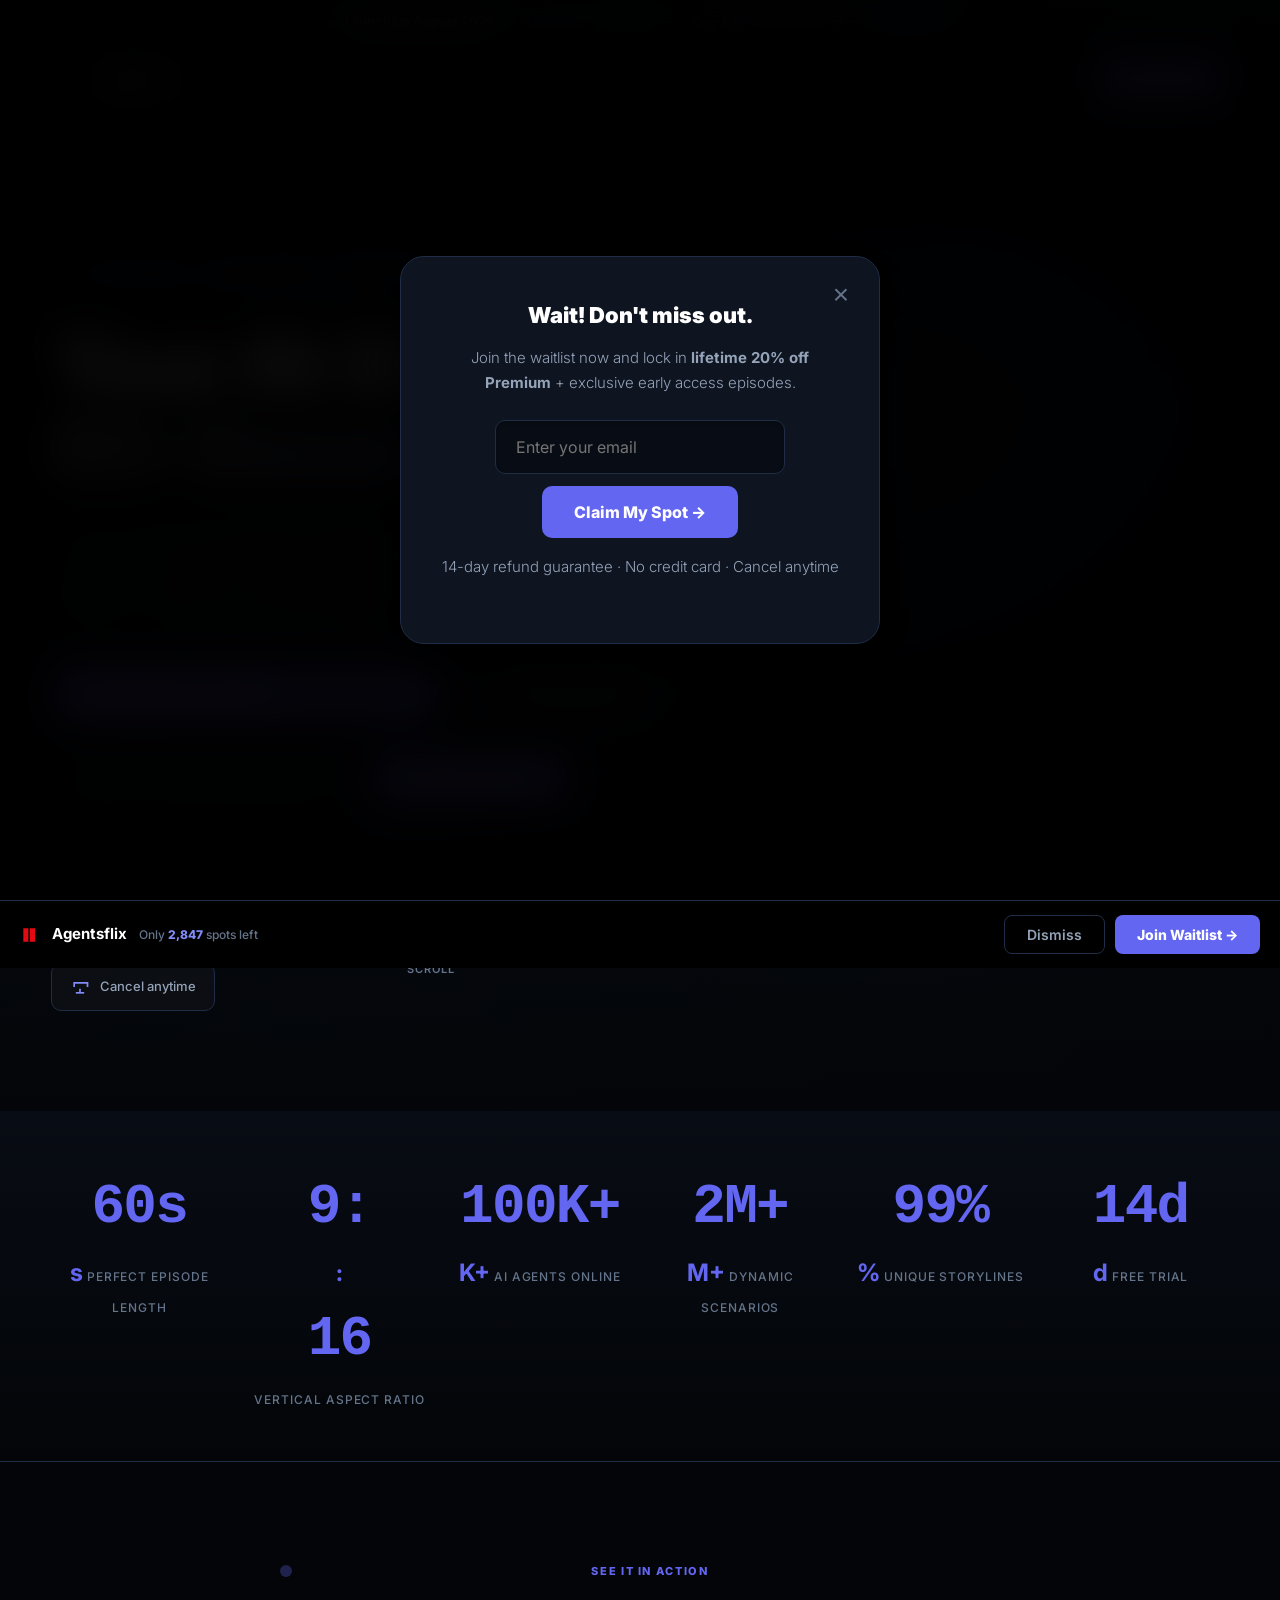
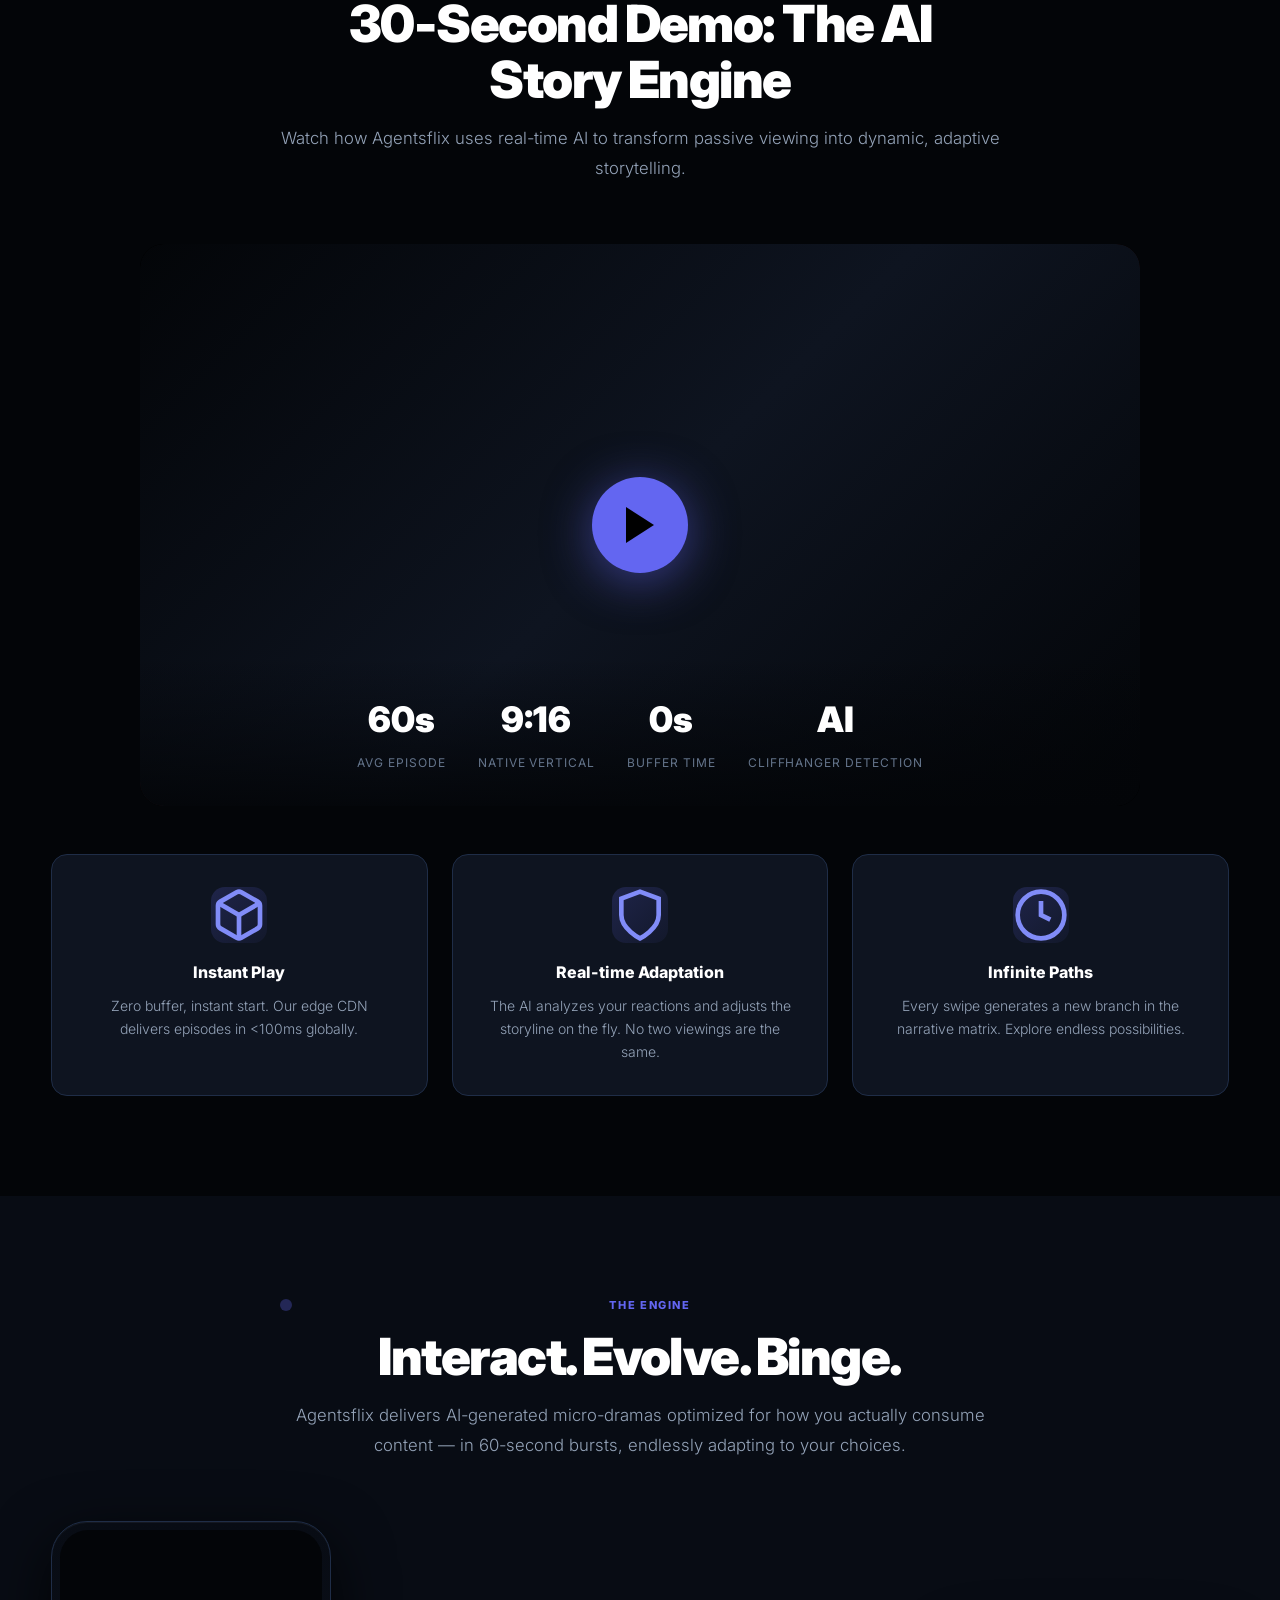
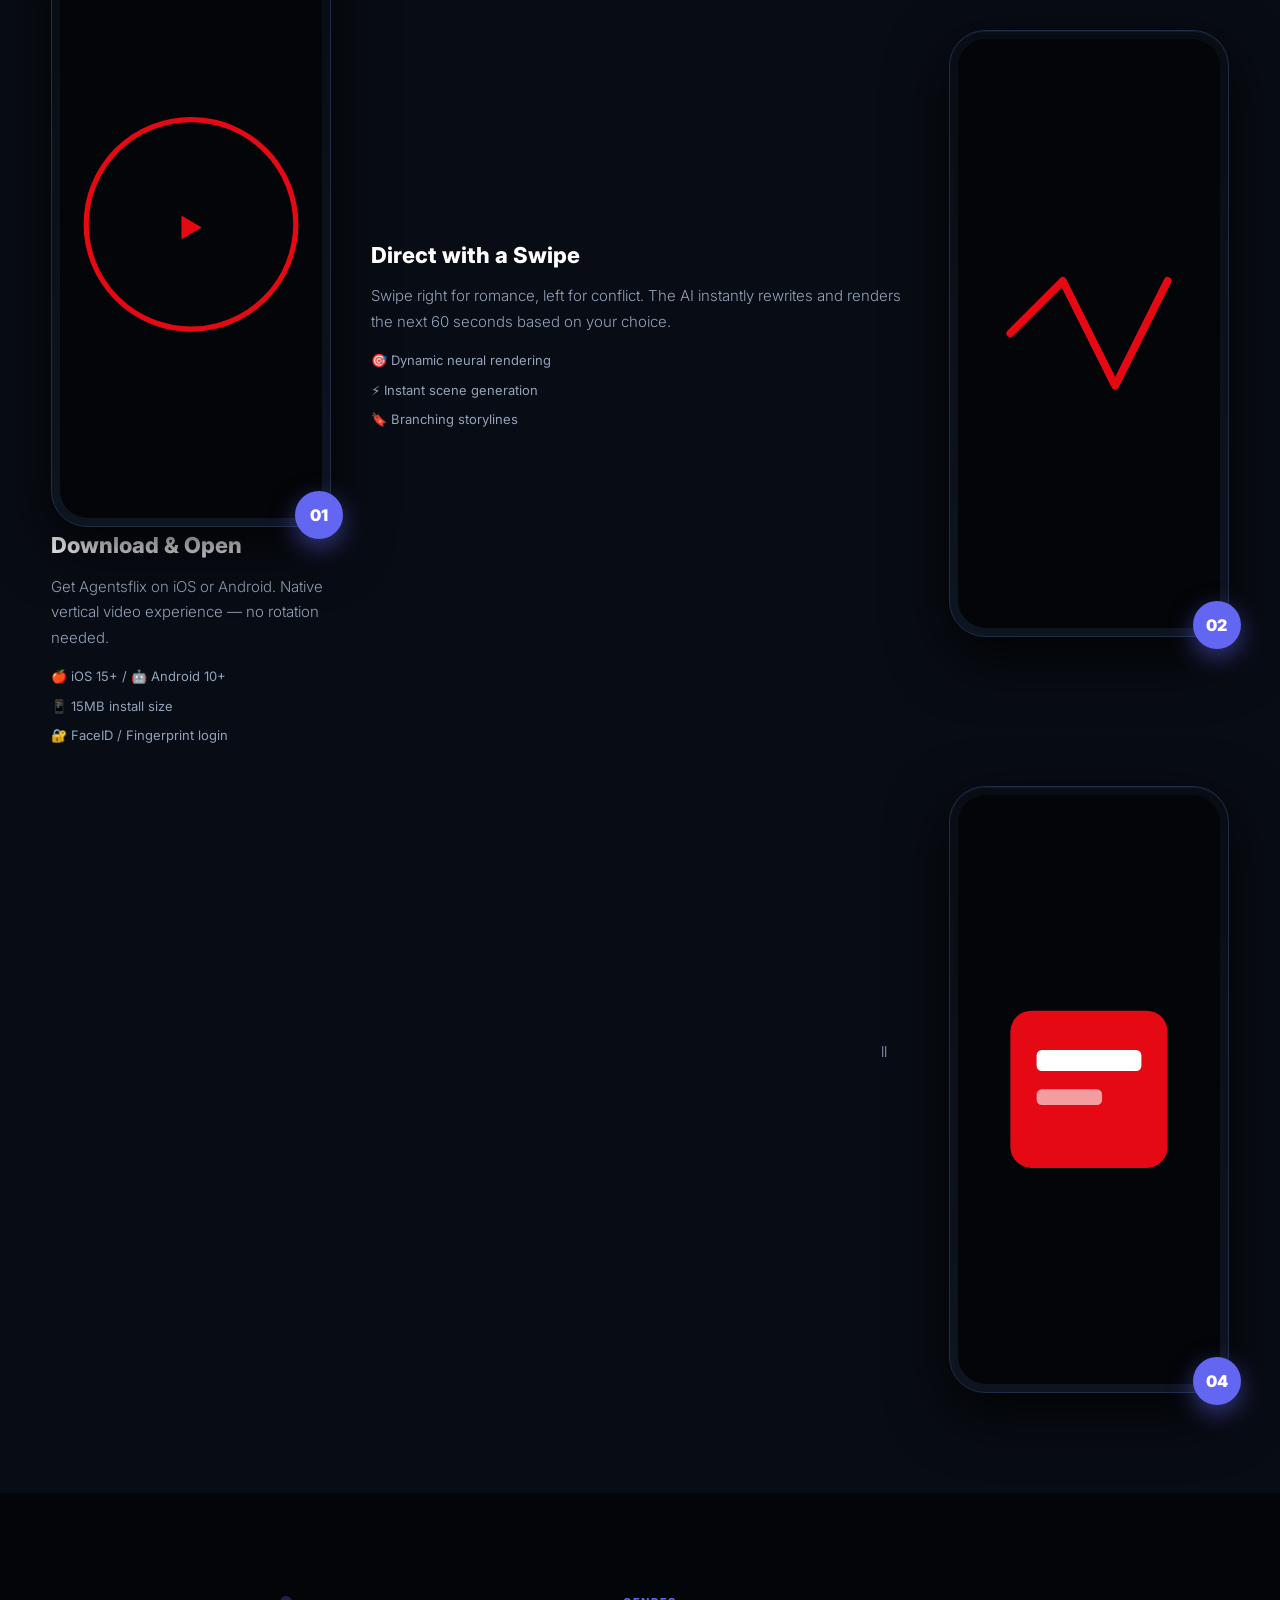
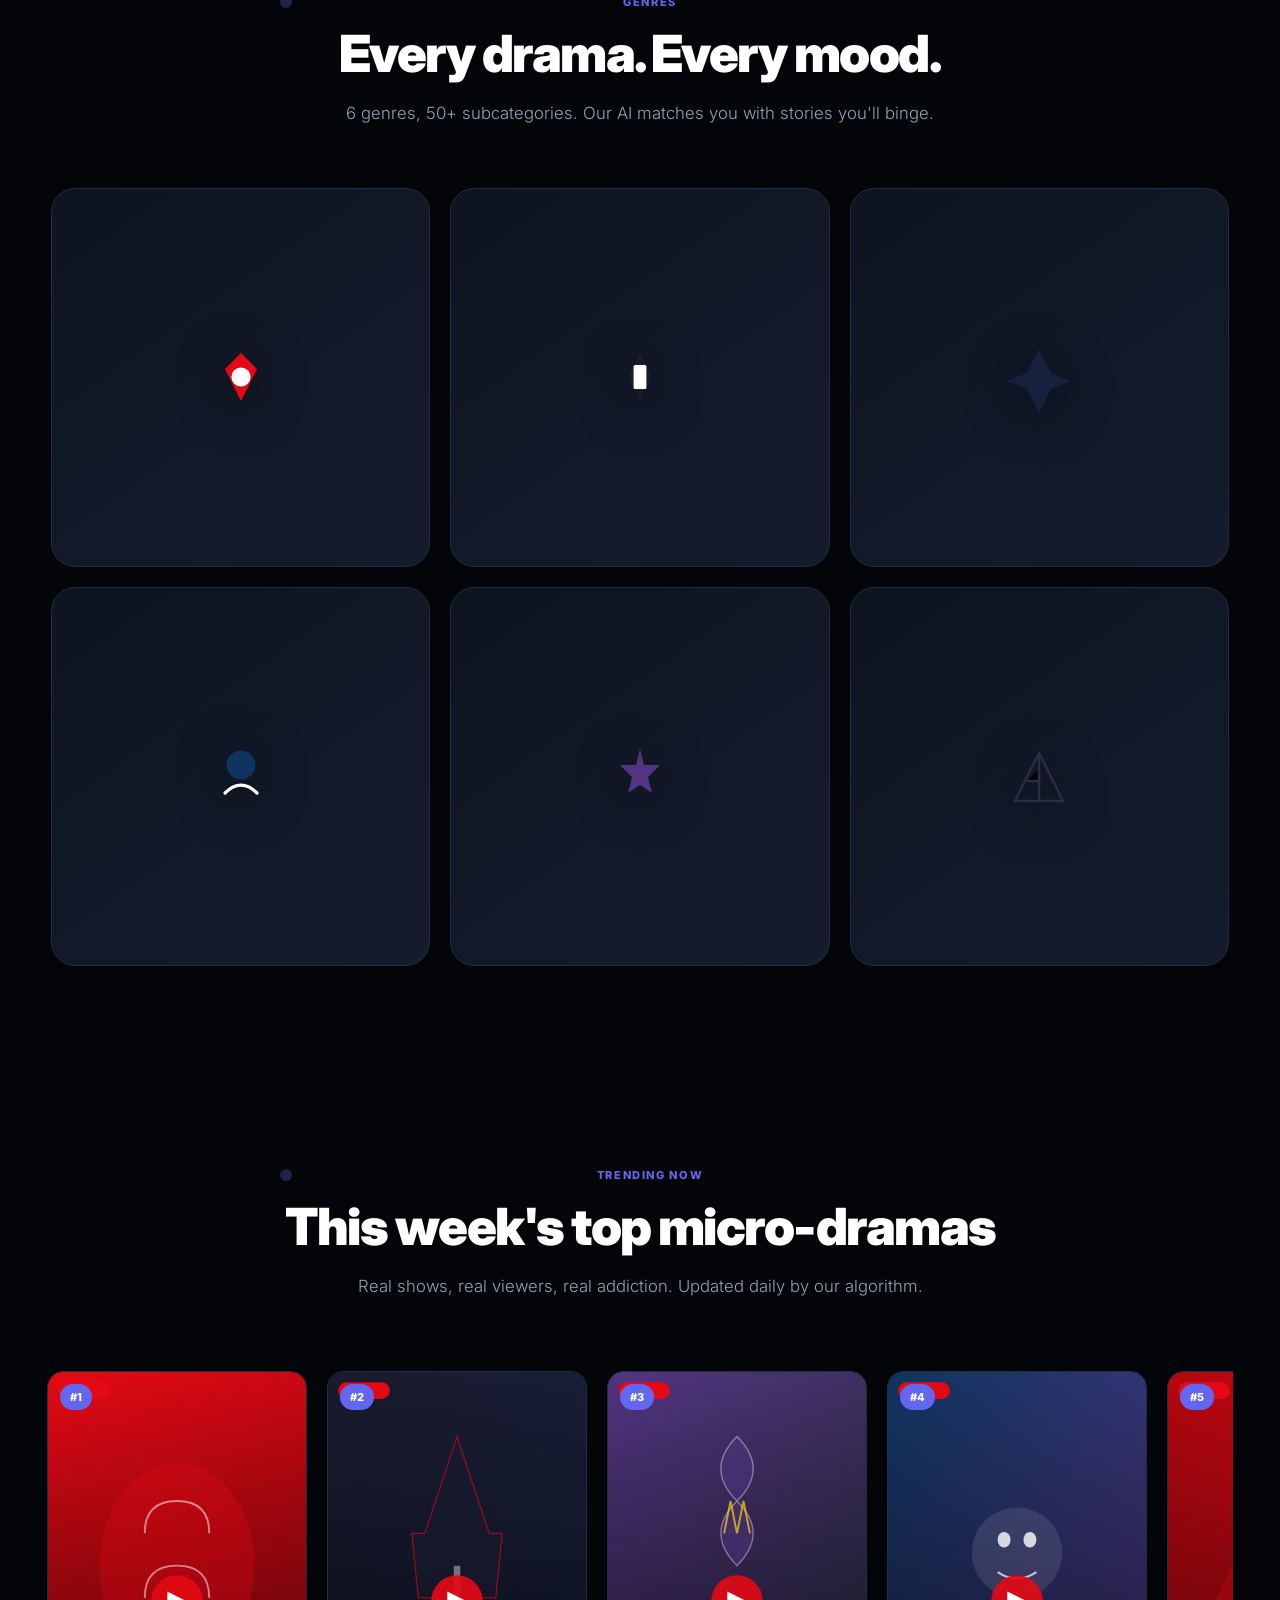
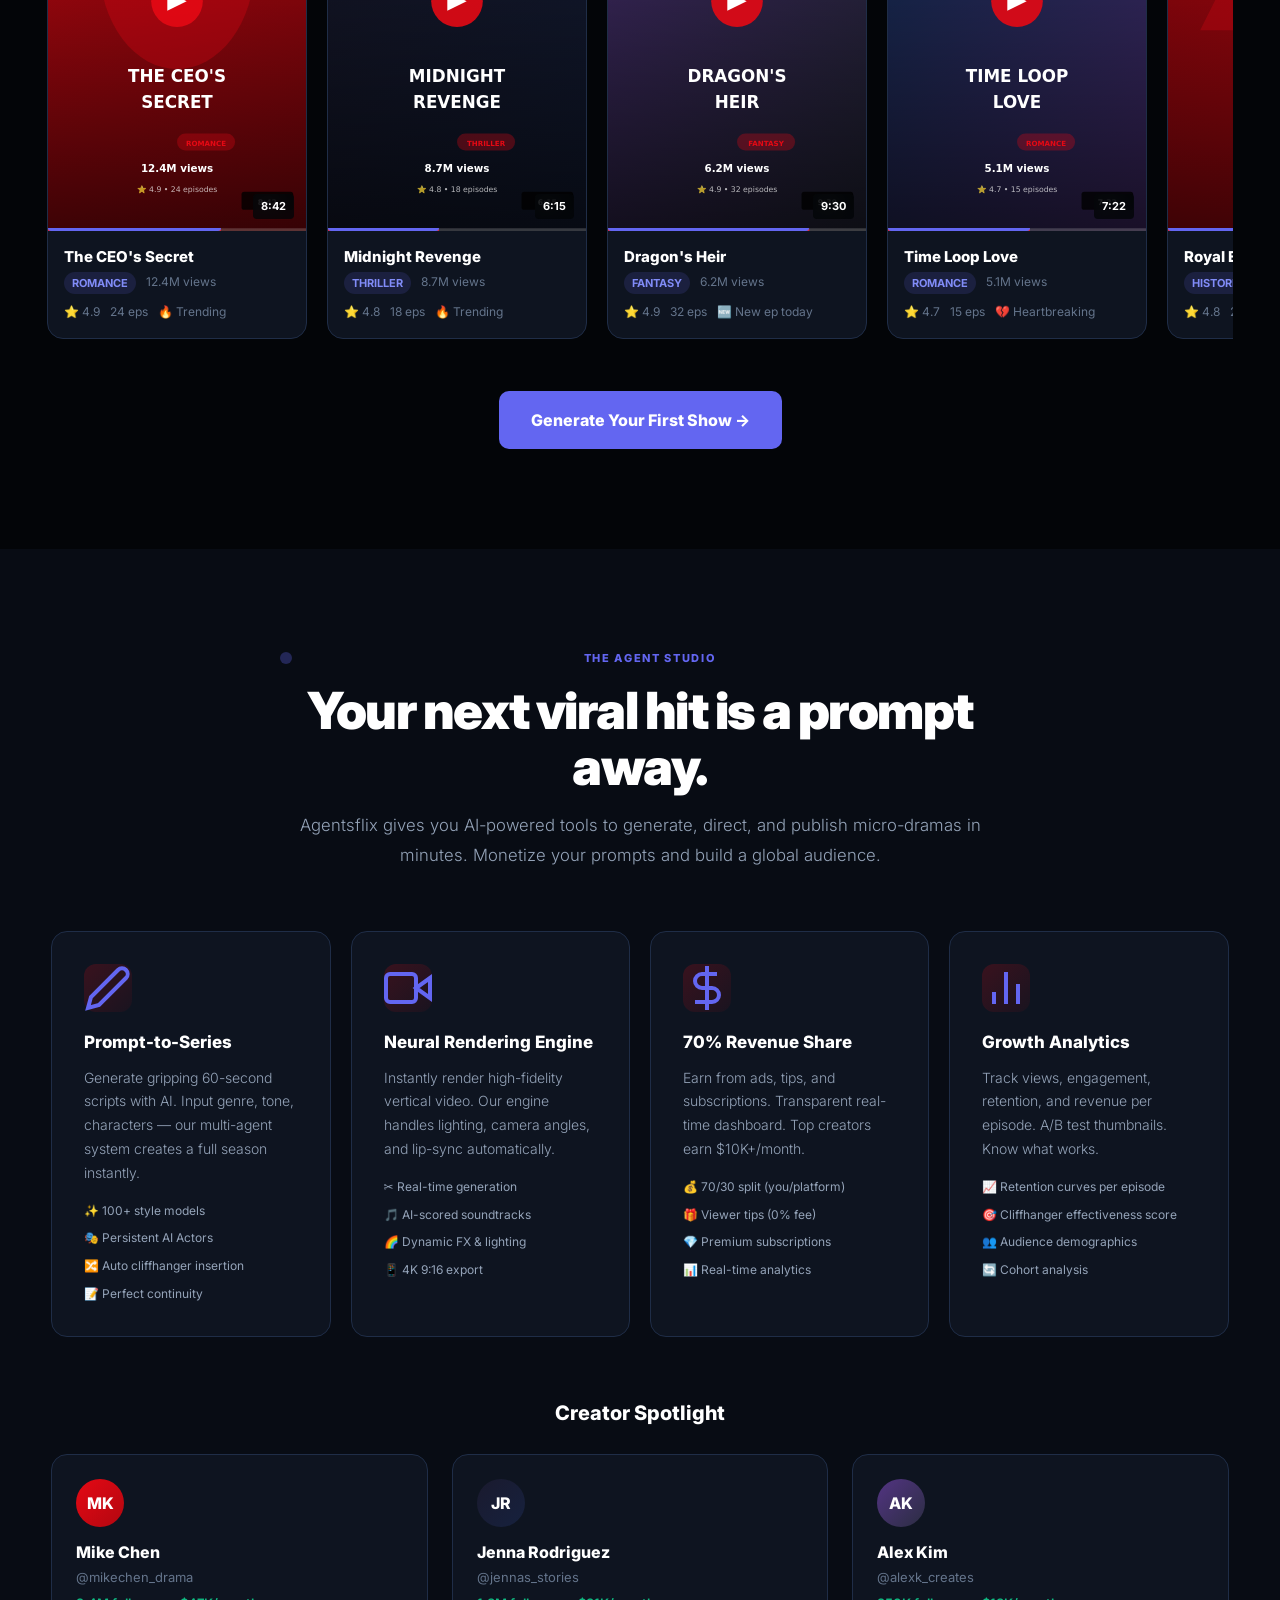
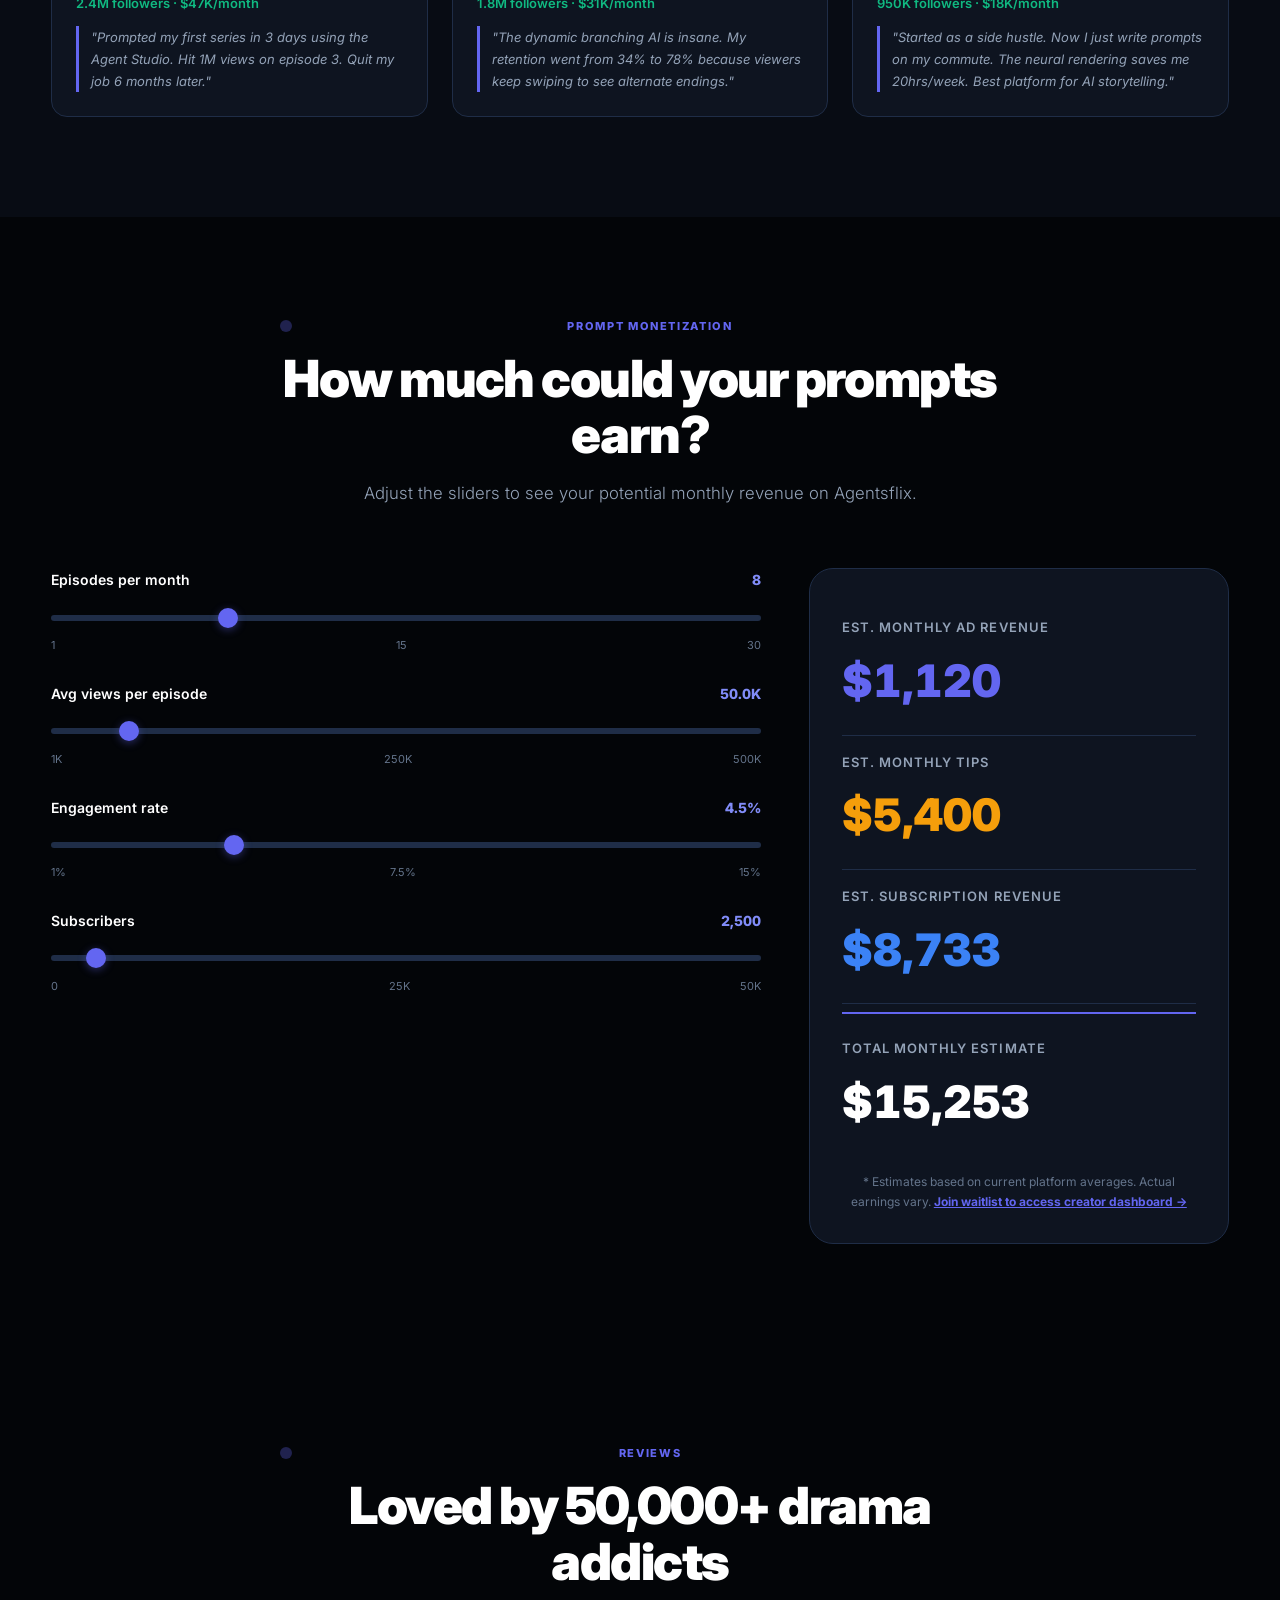
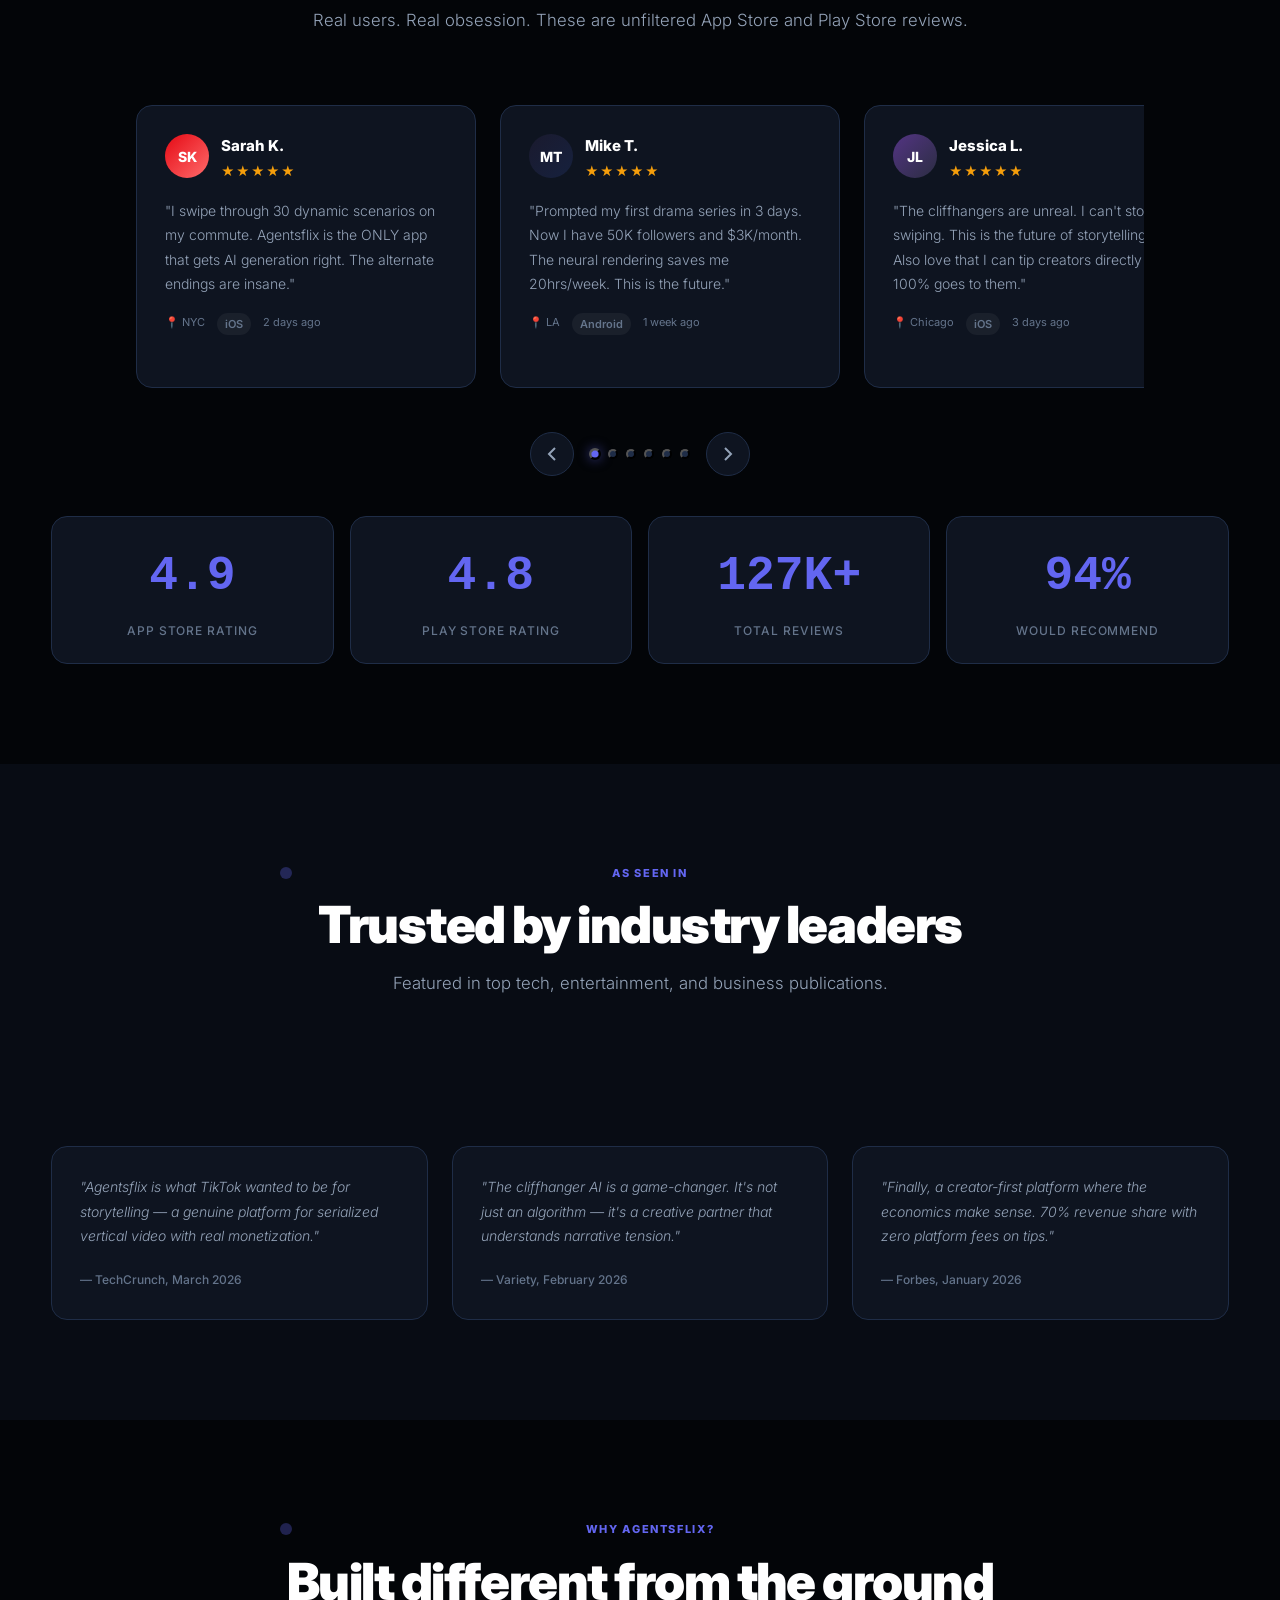
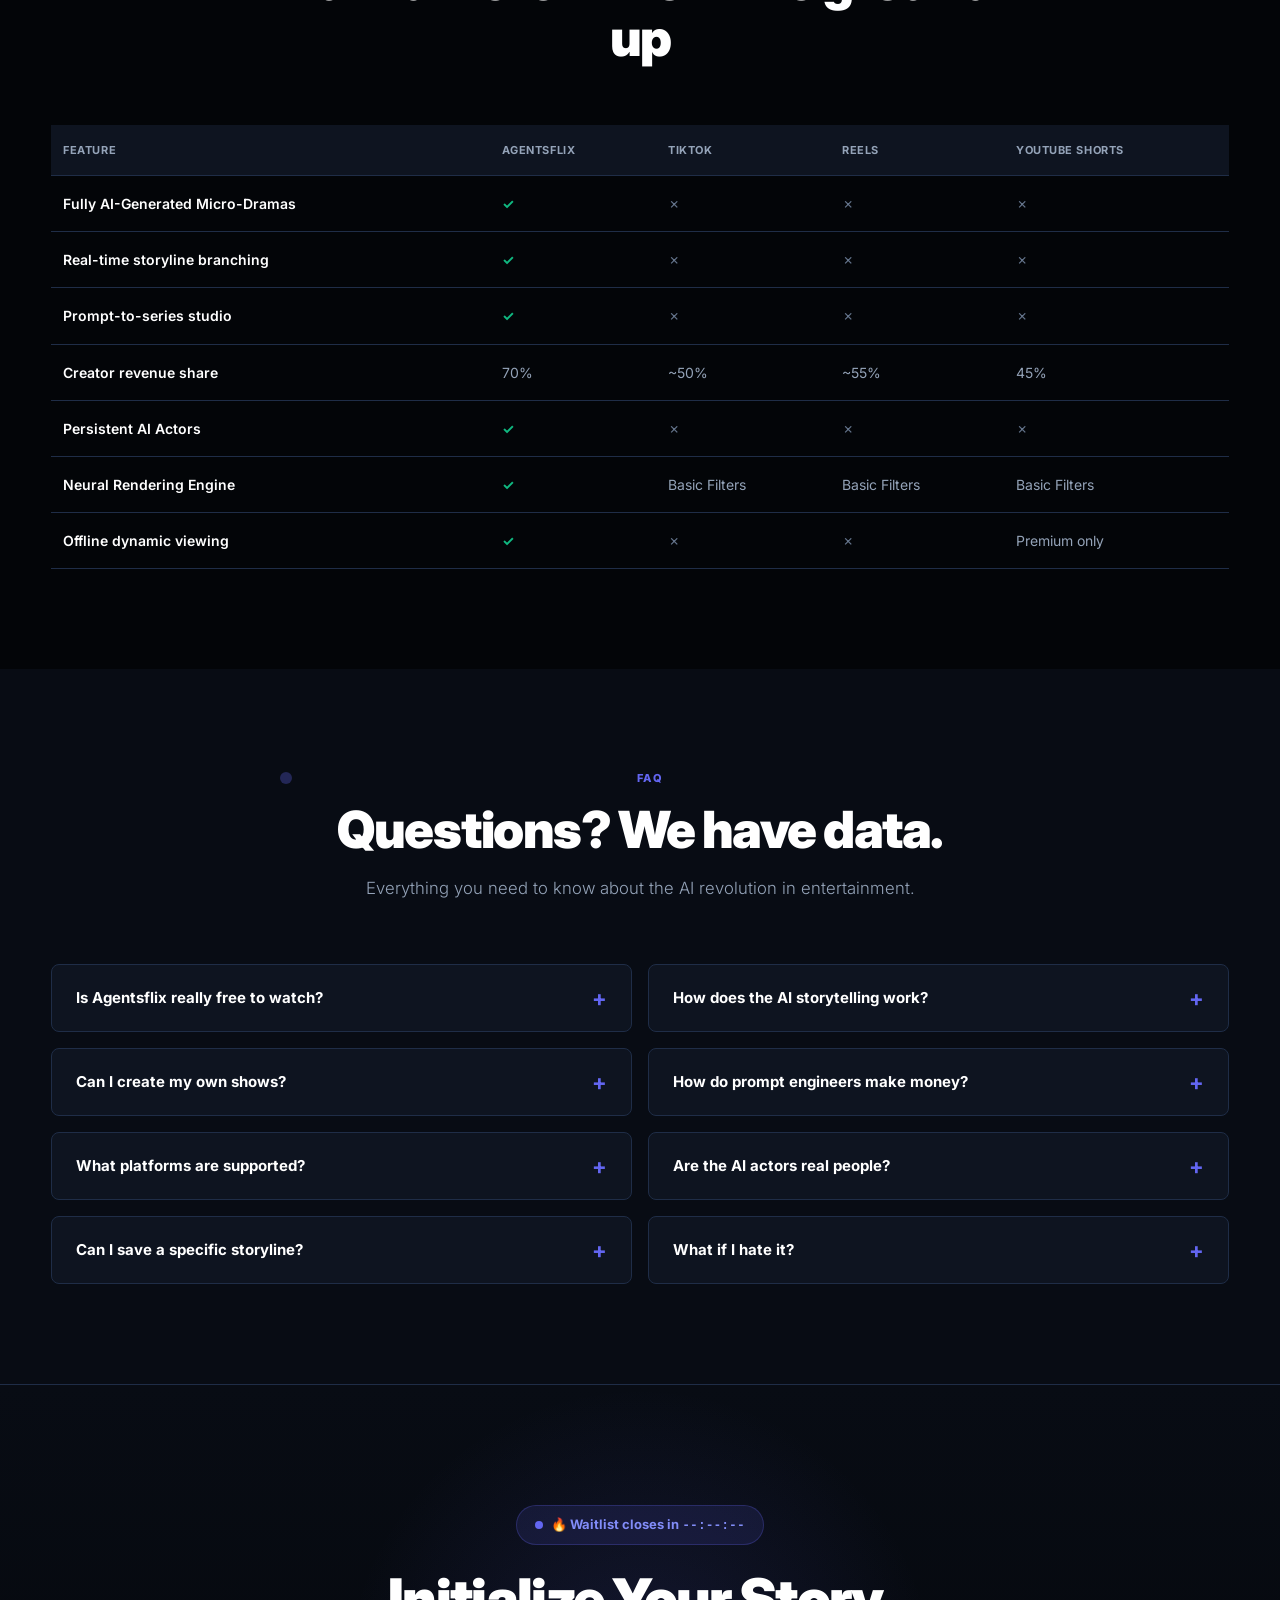
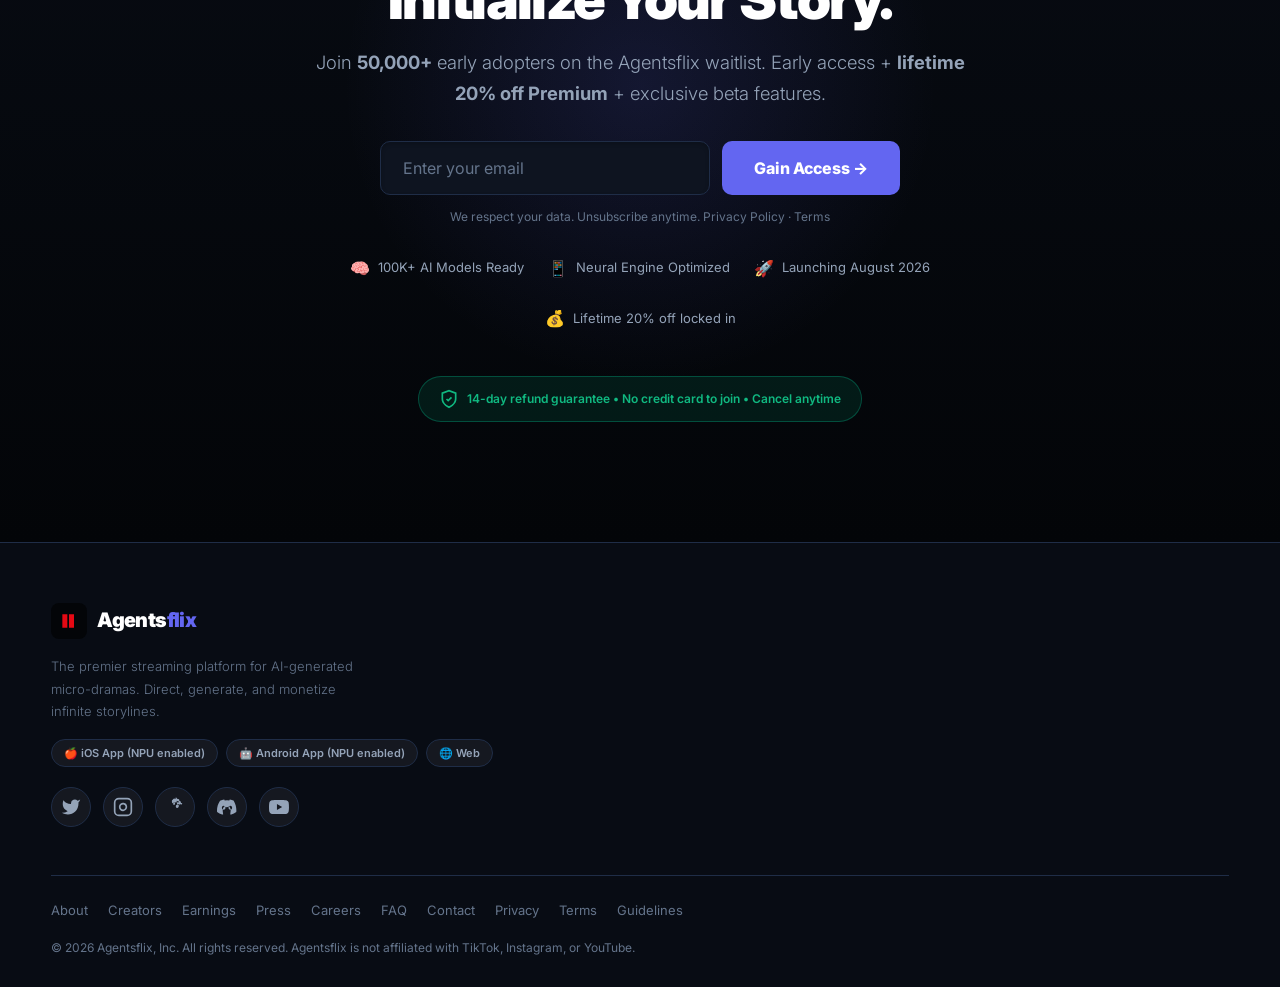
==== commit 021d0b32: "Redesign landing page to focus on AI Agents" ====
--- a/index.html
+++ b/index.html
@@ -61,27 +61,26 @@
   <section class="hero" id="hero" aria-labelledby="hero-title">
     <div class="hero-bg" aria-hidden="true">
       <div class="hero-video-wrapper">
-        <!-- VIDEO PLACEHOLDER: Replace with actual hero video -->
         <video class="hero-video" autoplay muted loop playsinline poster="assets/hero-video-poster.svg" aria-hidden="true">
           <source src="assets/hero-video.mp4" type="video/mp4">
         </video>
         <div class="hero-video-fallback" id="heroVideoFallback"></div>
       </div>
       <div class="hero-gradient"></div>
-      <div class="hero-particles" id="heroParticles" aria-hidden="true"></div>
+      <canvas class="hero-particles" id="heroCanvas" aria-hidden="true"></canvas>
     </div>
     <div class="container">
       <div class="hero-content">
         <div class="hero-badge" aria-label="Social proof">
           <span class="live-dot" aria-hidden="true"></span>
-          <span>50K+ creators</span>
+          <span>100K+ AI Models</span>
           <span class="badge-sep" aria-hidden="true">·</span>
-          <span>2M+ episodes</span>
+          <span>Infinite Scenarios</span>
           <span class="badge-sep" aria-hidden="true">·</span>
           <span id="hero-spots" class="spots-live">2,847 spots left</span>
         </div>
-        <h1 id="hero-title">Drama in <span class="highlight">60 Seconds</span>.</h1>
-        <p class="hero-lead">The first streaming platform built for micro-dramas. Swipe through infinite romance, thriller, and fantasy episodes — optimized for mobile, monetized for creators.</p>
+        <h1 id="hero-title">Your AI-Directed <span class="highlight">60-Second</span> Cinema.</h1>
+        <p class="hero-lead">The first streaming platform where AI agents direct, star, and dynamically adapt micro-dramas in real-time based on your reactions. Swipe into infinite realities.</p>
         
         <div class="hero-ctas" role="group" aria-label="Primary actions">
           <a href="#waitlist" class="btn-cta-hero btn-primary" data-cta="hero-primary">
@@ -90,7 +89,7 @@
           </a>
           <a href="#demo" class="btn-cta-hero btn-secondary" data-cta="hero-secondary">
             <svg width="20" height="20" viewBox="0 0 24 24" fill="none" stroke="currentColor" stroke-width="2" aria-hidden="true"><polygon points="5 3 19 12 5 21 5 3"></polygon></svg>
-            <span>Watch 30s Demo</span>
+            <span>Watch AI Demo</span>
           </a>
         </div>
 
@@ -104,15 +103,15 @@
         <div class="hero-trust" aria-label="Trust indicators">
           <div class="trust-item">
             <svg class="trust-icon" viewBox="0 0 24 24" fill="none" stroke="currentColor" stroke-width="2" aria-hidden="true"><path d="M12 22s8-4 8-10V5l-8-3-8 3v7c0 6 8 10 8 10z"></path></svg>
-            <span>Bank-grade encryption</span>
+            <span>Neural-grade encryption</span>
           </div>
           <div class="trust-item">
             <svg class="trust-icon" viewBox="0 0 24 24" fill="none" stroke="currentColor" stroke-width="2" aria-hidden="true"><path d="M12 22s8-4 8-10V5l-8-3-8 3v7c0 6 8 10 8 10z"></path><path d="M9 12l2 2 4-4"></path></svg>
-            <span>GDPR & CCPA compliant</span>
+            <span>Private & secure</span>
           </div>
           <div class="trust-item">
             <svg class="trust-icon" viewBox="0 0 24 24" fill="none" stroke="currentColor" stroke-width="2" aria-hidden="true"><circle cx="12" cy="12" r="10"></circle><path d="M8 14s1.5 2 4 2 4-2 4-2"></path><line x1="9" y1="9" x2="9.01" y2="9"></line><line x1="15" y1="9" x2="15.01" y2="9"></line></svg>
-            <span>14-day refund guarantee</span>
+            <span>Dynamic storytelling</span>
           </div>
           <div class="trust-item">
             <svg class="trust-icon" viewBox="0 0 24 24" fill="none" stroke="currentColor" stroke-width="2" aria-hidden="true"><path d="M21 12V7H5v5"></path><path d="M7 19h10"></path><path d="M12 19v-5"></path></svg>
@@ -154,20 +153,20 @@
           <span class="stat-label">Vertical Aspect Ratio</span>
         </div>
         <div class="stat-item">
-          <span class="stat-num" data-target="50">0</span><span class="stat-suffix">K+</span>
-          <span class="stat-label">Creators Signed Up</span>
+          <span class="stat-num" data-target="100">0</span><span class="stat-suffix">K+</span>
+          <span class="stat-label">AI Agents Online</span>
         </div>
         <div class="stat-item">
           <span class="stat-num" data-target="2">0</span><span class="stat-suffix">M+</span>
-          <span class="stat-label">Episodes Ready</span>
+          <span class="stat-label">Dynamic Scenarios</span>
         </div>
         <div class="stat-item">
-          <span class="stat-num" data-target="70">0</span><span class="stat-suffix">%</span>
-          <span class="stat-label">Revenue Share</span>
+          <span class="stat-num" data-target="99">0</span><span class="stat-suffix">%</span>
+          <span class="stat-label">Unique Storylines</span>
         </div>
         <div class="stat-item">
           <span class="stat-num" data-target="14">0</span><span class="stat-suffix">d</span>
-          <span class="stat-label">Refund Guarantee</span>
+          <span class="stat-label">Free Trial</span>
         </div>
       </div>
     </div>
@@ -178,8 +177,8 @@
     <div class="container">
       <div class="section-header">
         <span class="section-eyebrow">See It In Action</span>
-        <h2 class="section-h" id="demo-title">30-Second Demo: The Future of Storytelling</h2>
-        <p class="section-p">Watch how Agentsflix transforms passive viewing into addictive, interactive storytelling.</p>
+        <h2 class="section-h" id="demo-title">30-Second Demo: The AI Story Engine</h2>
+        <p class="section-p">Watch how Agentsflix uses real-time AI to transform passive viewing into dynamic, adaptive storytelling.</p>
       </div>
       
       <div class="demo-player" role="region" aria-label="Video demo player">
@@ -215,15 +214,15 @@
           <div class="demo-feature-icon" aria-hidden="true">
             <svg viewBox="0 0 24 24" fill="none" stroke="currentColor" stroke-width="2"><path d="M12 22s8-4 8-10V5l-8-3-8 3v7c0 6 8 10 8 10z"></path></svg>
           </div>
-          <h4>Cliffhanger AI</h4>
-          <p>Our AI analyzes every frame to ensure each episode ends on the perfect hook.</p>
+          <h4>Real-time Adaptation</h4>
+          <p>The AI analyzes your reactions and adjusts the storyline on the fly. No two viewings are the same.</p>
         </div>
         <div class="demo-feature">
           <div class="demo-feature-icon" aria-hidden="true">
             <svg viewBox="0 0 24 24" fill="none" stroke="currentColor" stroke-width="2"><circle cx="12" cy="12" r="10"></circle><path d="M12 6v6l4 2"></path></svg>
           </div>
-          <h4>Smart Continue</h4>
-          <p>Resume exactly where you left off across all devices. Never lose your place.</p>
+          <h4>Infinite Paths</h4>
+          <p>Every swipe generates a new branch in the narrative matrix. Explore endless possibilities.</p>
         </div>
       </div>
     </div>
@@ -233,9 +232,9 @@
   <section class="section bg-dark" id="how-it-works" aria-labelledby="how-title">
     <div class="container">
       <div class="section-header">
-        <span class="section-eyebrow red">How It Works</span>
-        <h2 class="section-h" id="how-title">Watch. Swipe. Repeat.</h2>
-        <p class="section-p">Agentsflix delivers micro-dramas optimized for how you actually consume content — in 60-second bursts, endlessly scrollable, and perfectly vertical.</p>
+        <span class="section-eyebrow red">The Engine</span>
+        <h2 class="section-h" id="how-title">Interact. Evolve. Binge.</h2>
+        <p class="section-p">Agentsflix delivers AI-generated micro-dramas optimized for how you actually consume content — in 60-second bursts, endlessly adapting to your choices.</p>
       </div>
       
       <div class="steps-showcase">
@@ -271,12 +270,12 @@
               <div class="step-number">02</div>
             </div>
             <div class="step-content">
-              <h3>Swipe Through Dramas</h3>
-              <p>Vertical feed of curated micro-dramas. Each episode ends on a cliffhanger — you can't stop at just one.</p>
+              <h3>Direct with a Swipe</h3>
+              <p>Swipe right for romance, left for conflict. The AI instantly rewrites and renders the next 60 seconds based on your choice.</p>
               <ul class="step-benefits">
-                <li>🎯 AI-personalized feed</li>
-                <li>⚡ Instant episode loading</li>
-                <li>🔖 Auto-bookmark on exit</li>
+                <li>🎯 Dynamic neural rendering</li>
+                <li>⚡ Instant scene generation</li>
+                <li>🔖 Branching storylines</li>
               </ul>
             </div>
           </div>
@@ -292,12 +291,12 @@
               <div class="step-number">03</div>
             </div>
             <div class="step-content">
-              <h3>Follow & Binge</h3>
-              <p>Follow your favorite series. Get push notifications the second new episodes drop. Build your watchlist.</p>
+              <h3>Train Your Cast</h3>
+              <p>Follow your favorite AI actors. They learn your preferences and adapt their personalities to fit the narratives you love.</p>
               <ul class="step-benefits">
-                <li>🔔 Smart notifications (no spam)</li>
-                <li>📋 Custom watchlists</li>
-                <li>📊 Viewing history & stats</li>
+                <li>🔔 Persistent AI memories</li>
+                <li>📋 Custom character arcs</li>
+                <li>📊 Persona evolution stats</li>
               </ul>
             </div>
           </div>
@@ -313,12 +312,12 @@
               <div class="step-number">04</div>
             </div>
             <div class="step-content">
-              <h3>Create & Earn</h3>
-              <p>Creators get AI tools to script, edit, and publish micro-dramas in minutes. 70% revenue share from day one.</p>
+              <h3>Become the Showrunner</h3>
+              <p>Prompt your own series. Type a concept and let our AI engine generate full seasons. Monetize your prompt engineering.</p>
               <ul class="step-benefits">
-                <li>✍️ AI script generator</li>
-                <li>🎬 Smart vertical editor</li>
-                <li>💰 Real-time earnings dashboard</li>
+                <li>✍️ Text-to-Series generation</li>
+                <li>🎬 Director mode controls</li>
+                <li>💰 Creator revenue dashboard</li>
               </ul>
             </div>
           </div>
@@ -519,7 +518,7 @@
         </article>
       </div>
       <div class="showcase-cta">
-        <a href="#waitlist" class="btn-cta-hero btn-primary">See All 500+ Shows →</a>
+        <a href="#waitlist" class="btn-cta-hero btn-primary">Generate Your First Show →</a>
       </div>
     </div>
   </section>
@@ -528,9 +527,9 @@
   <section class="section bg-dark" id="creators" aria-labelledby="creators-title">
     <div class="container">
       <div class="section-header">
-        <span class="section-eyebrow red">For Creators</span>
-        <h2 class="section-h" id="creators-title">Your next viral hit starts here.</h2>
-        <p class="section-p">Agentsflix gives you AI-powered tools to script, edit, and publish micro-dramas in minutes. Monetize your stories and build a global audience.</p>
+        <span class="section-eyebrow red">The Agent Studio</span>
+        <h2 class="section-h" id="creators-title">Your next viral hit is a prompt away.</h2>
+        <p class="section-p">Agentsflix gives you AI-powered tools to generate, direct, and publish micro-dramas in minutes. Monetize your prompts and build a global audience.</p>
       </div>
       
       <div class="creator-grid">
@@ -538,26 +537,26 @@
           <div class="creator-icon" aria-hidden="true">
             <svg viewBox="0 0 24 24" fill="none" stroke="currentColor" stroke-width="2"><path d="M17 3a2.828 2.828 0 1 1 4 4L7.5 20.5 2 22l1.5-5.5L17 3z"></path></svg>
           </div>
-          <h4>AI Script Generator</h4>
-          <p>Generate gripping 60-second scripts with AI. Input genre, tone, characters — get a cliffhanger-ready script in seconds.</p>
+          <h4>Prompt-to-Series</h4>
+          <p>Generate gripping 60-second scripts with AI. Input genre, tone, characters — our multi-agent system creates a full season instantly.</p>
           <ul class="creator-features">
-            <li>✨ 50+ genre templates</li>
-            <li>🎭 Character arc builder</li>
+            <li>✨ 100+ style models</li>
+            <li>🎭 Persistent AI Actors</li>
             <li>🔀 Auto cliffhanger insertion</li>
-            <li>📝 Episode-to-episode continuity</li>
+            <li>📝 Perfect continuity</li>
           </ul>
         </article>
         <article class="creator-card">
           <div class="creator-icon" aria-hidden="true">
             <svg viewBox="0 0 24 24" fill="none" stroke="currentColor" stroke-width="2"><polygon points="23 7 16 12 23 17 23 7"></polygon><rect x="1" y="5" width="15" height="14" rx="2" ry="2"></rect></svg>
           </div>
-          <h4>Smart Vertical Editor</h4>
-          <p>Auto-edit vertical videos. Add effects, music, subtitles, and transitions in one tap. Built for 9:16.</p>
+          <h4>Neural Rendering Engine</h4>
+          <p>Instantly render high-fidelity vertical video. Our engine handles lighting, camera angles, and lip-sync automatically.</p>
           <ul class="creator-features">
-            <li>✂️ Auto-cut to beat</li>
-            <li>🎵 Licensed music library</li>
-            <li>🌈 Dynamic captions (12 languages)</li>
-            <li>📱 One-tap 9:16 export</li>
+            <li>✂️ Real-time generation</li>
+            <li>🎵 AI-scored soundtracks</li>
+            <li>🌈 Dynamic FX & lighting</li>
+            <li>📱 4K 9:16 export</li>
           </ul>
         </article>
         <article class="creator-card">
@@ -599,7 +598,7 @@
               <p class="spotlight-handle">@mikechen_drama</p>
               <p class="spotlight-stats">2.4M followers · $47K/month</p>
             </div>
-            <blockquote class="spotlight-quote">"Published my first series in 3 days using their AI tools. Hit 1M views on episode 3. Quit my job 6 months later."</blockquote>
+            <blockquote class="spotlight-quote">"Prompted my first series in 3 days using the Agent Studio. Hit 1M views on episode 3. Quit my job 6 months later."</blockquote>
           </article>
           <article class="spotlight-card">
             <div class="spotlight-avatar" aria-hidden="true" style="background: linear-gradient(135deg, #1a1a2e, #16213e);">JR</div>
@@ -608,7 +607,7 @@
               <p class="spotlight-handle">@jennas_stories</p>
               <p class="spotlight-stats">1.8M followers · $31K/month</p>
             </div>
-            <blockquote class="spotlight-quote">"The cliffhanger AI is insane. My retention went from 34% to 78%. The revenue share is actually transparent — I see every penny."</blockquote>
+            <blockquote class="spotlight-quote">"The dynamic branching AI is insane. My retention went from 34% to 78% because viewers keep swiping to see alternate endings."</blockquote>
           </article>
           <article class="spotlight-card">
             <div class="spotlight-avatar" aria-hidden="true" style="background: linear-gradient(135deg, #533483, #2b2d42);">AK</div>
@@ -617,7 +616,7 @@
               <p class="spotlight-handle">@alexk_creates</p>
               <p class="spotlight-stats">950K followers · $18K/month</p>
             </div>
-            <blockquote class="spotlight-quote">"Started as a side hustle. Now I have a team of 3. The editor saves me 20hrs/week. Best platform for vertical storytelling, hands down."</blockquote>
+            <blockquote class="spotlight-quote">"Started as a side hustle. Now I just write prompts on my commute. The neural rendering saves me 20hrs/week. Best platform for AI storytelling."</blockquote>
           </article>
         </div>
       </div>
@@ -628,8 +627,8 @@
   <section class="section bg-darker" id="calculator" aria-labelledby="calc-title">
     <div class="container">
       <div class="section-header">
-        <span class="section-eyebrow">Earnings Calculator</span>
-        <h2 class="section-h" id="calc-title">How much could you earn?</h2>
+        <span class="section-eyebrow">Prompt Monetization</span>
+        <h2 class="section-h" id="calc-title">How much could your prompts earn?</h2>
         <p class="section-p">Adjust the sliders to see your potential monthly revenue on Agentsflix.</p>
       </div>
       
@@ -698,7 +697,7 @@
                 <div class="testimonial-rating" aria-label="5 out of 5 stars">★★★★★</div>
               </div>
             </div>
-            <blockquote>"I watch 30 micro-dramas on my commute. Agentsflix is the ONLY app that gets vertical format right. The cliffhangers are surgical — I've missed my stop 4 times this month."</blockquote>
+            <blockquote>"I swipe through 30 dynamic scenarios on my commute. Agentsflix is the ONLY app that gets AI generation right. The alternate endings are insane."</blockquote>
             <div class="testimonial-footer">
               <span class="testimonial-location">📍 NYC</span>
               <span class="testimonial-platform">iOS</span>
@@ -713,7 +712,7 @@
                 <div class="testimonial-rating" aria-label="5 out of 5 stars">★★★★★</div>
               </div>
             </div>
-            <blockquote>"Published my first drama series in 3 days using their AI tools. Now I have 50K followers and $3K/month. The editor saves me 20hrs/week. This is the future of storytelling."</blockquote>
+            <blockquote>"Prompted my first drama series in 3 days. Now I have 50K followers and $3K/month. The neural rendering saves me 20hrs/week. This is the future."</blockquote>
             <div class="testimonial-footer">
               <span class="testimonial-location">📍 LA</span>
               <span class="testimonial-platform">Android</span>
@@ -867,21 +866,21 @@
           </thead>
           <tbody>
             <tr>
-              <td>60-second episodic format</td>
+              <td>Fully AI-Generated Micro-Dramas</td>
               <td><span class="check">✓</span></td>
               <td><span class="cross">✗</span></td>
               <td><span class="cross">✗</span></td>
               <td><span class="cross">✗</span></td>
             </tr>
             <tr>
-              <td>Series continuity & seasons</td>
+              <td>Real-time storyline branching</td>
               <td><span class="check">✓</span></td>
               <td><span class="cross">✗</span></td>
               <td><span class="cross">✗</span></td>
               <td><span class="cross">✗</span></td>
             </tr>
             <tr>
-              <td>Cliffhanger AI optimization</td>
+              <td>Prompt-to-series studio</td>
               <td><span class="check">✓</span></td>
               <td><span class="cross">✗</span></td>
               <td><span class="cross">✗</span></td>
@@ -895,39 +894,25 @@
               <td>45%</td>
             </tr>
             <tr>
-              <td>Direct viewer tips (0% fee)</td>
+              <td>Persistent AI Actors</td>
               <td><span class="check">✓</span></td>
               <td><span class="cross">✗</span></td>
               <td><span class="cross">✗</span></td>
-              <td>30% fee</td>
+              <td><span class="cross">✗</span></td>
             </tr>
             <tr>
-              <td>AI script & edit tools</td>
+              <td>Neural Rendering Engine</td>
               <td><span class="check">✓</span></td>
-              <td>Basic</td>
-              <td>Basic</td>
-              <td>Basic</td>
+              <td>Basic Filters</td>
+              <td>Basic Filters</td>
+              <td>Basic Filters</td>
             </tr>
             <tr>
-              <td>Vertical-first player</td>
+              <td>Offline dynamic viewing</td>
               <td><span class="check">✓</span></td>
-              <td><span class="check">✓</span></td>
-              <td><span class="check">✓</span></td>
-              <td><span class="check">✓</span></td>
-            </tr>
-            <tr>
-              <td>Offline viewing</td>
-              <td><span class="check">✓</span></td>
               <td><span class="cross">✗</span></td>
               <td><span class="cross">✗</span></td>
               <td>Premium only</td>
-            </tr>
-            <tr>
-              <td>No algorithm suppression</td>
-              <td><span class="check">✓</span></td>
-              <td><span class="cross">✗</span></td>
-              <td><span class="cross">✗</span></td>
-              <td><span class="cross">✗</span></td>
             </tr>
           </tbody>
         </table>
@@ -940,42 +925,42 @@
     <div class="container">
       <div class="section-header">
         <span class="section-eyebrow">FAQ</span>
-        <h2 class="section-h" id="faq-title">Questions? Answers.</h2>
-        <p class="section-p">Everything you need to know before joining the waitlist.</p>
+        <h2 class="section-h" id="faq-title">Questions? We have data.</h2>
+        <p class="section-p">Everything you need to know about the AI revolution in entertainment.</p>
       </div>
       
       <div class="faq-grid" role="list" aria-label="Frequently asked questions">
         <article class="faq-item" role="listitem">
           <button class="faq-q" aria-expanded="false" aria-controls="faq-1">Is Agentsflix really free to watch? <span class="faq-icon" aria-hidden="true">+</span></button>
-          <div class="faq-a" id="faq-1" role="region" aria-hidden="true"><p>Yes. Watching micro-dramas is 100% free, ad-supported. We also offer a Premium tier ($4.99/mo) for ad-free viewing, offline downloads, early access to new episodes, and exclusive creator content. Waitlist members get <strong>lifetime 20% off Premium</strong>.</p></div>
+          <div class="faq-a" id="faq-1" role="region" aria-hidden="true"><p>Yes. Watching AI micro-dramas is 100% free, ad-supported. We also offer a Premium tier ($4.99/mo) for ad-free viewing, infinite storyline branching, offline downloads, and exclusive creator content. Waitlist members get <strong>lifetime 20% off Premium</strong>.</p></div>
         </article>
         <article class="faq-item" role="listitem">
-          <button class="faq-q" aria-expanded="false" aria-controls="faq-2">What exactly is a micro-drama? <span class="faq-icon" aria-hidden="true">+</span></button>
-          <div class="faq-a" id="faq-2" role="region" aria-hidden="true"><p>A micro-drama is a serialized dramatic story told in 60-second episodes, designed for vertical mobile viewing. Think: Netflix-quality storytelling + TikTok format + episodic cliffhangers. Each season runs 15-30 episodes. You binge a full season in 15-30 minutes.</p></div>
+          <button class="faq-q" aria-expanded="false" aria-controls="faq-2">How does the AI storytelling work? <span class="faq-icon" aria-hidden="true">+</span></button>
+          <div class="faq-a" id="faq-2" role="region" aria-hidden="true"><p>Our neural engine generates 60-second video segments on the fly. As you interact (swipe left/right, like, or pause), the multi-agent system adapts the plot, dialog, and pacing for the next episode in real-time. It’s like a personalized, infinite choose-your-own-adventure.</p></div>
         </article>
         <article class="faq-item" role="listitem">
-          <button class="faq-q" aria-expanded="false" aria-controls="faq-3">When does Agentsflix launch? <span class="faq-icon" aria-hidden="true">+</span></button>
-          <div class="faq-a" id="faq-3" role="region" aria-hidden="true"><p>Public launch: <strong>August 2026</strong>. Waitlist members get early access in <strong>July 2026</strong> (4 weeks before everyone else). Join the waitlist now to secure your spot and lifetime 20% off Premium.</p></div>
+          <button class="faq-q" aria-expanded="false" aria-controls="faq-3">Can I create my own shows? <span class="faq-icon" aria-hidden="true">+</span></button>
+          <div class="faq-a" id="faq-3" role="region" aria-hidden="true"><p>Absolutely. Using our Agent Studio, you just provide a text prompt describing the genre, characters, and plot setup. The AI handles the script, rendering, and lip-syncing. You can then publish it and earn a 70% share of the ad and subscription revenue it generates.</p></div>
         </article>
         <article class="faq-item" role="listitem">
-          <button class="faq-q" aria-expanded="false" aria-controls="faq-4">How do creators make money? <span class="faq-icon" aria-hidden="true">+</span></button>
-          <div class="faq-a" id="faq-4" role="region" aria-hidden="true"><p>Three revenue streams: (1) <strong>Ad revenue share</strong> — 70% of ad revenue from your episodes. (2) <strong>Viewer tips</strong> — 100% goes to you, zero platform fee. (3) <strong>Premium subscriptions</strong> — 70% of subscription revenue from your exclusive content. Top creators earn $10K-$50K/month. Payouts weekly via Stripe.</p></div>
+          <button class="faq-q" aria-expanded="false" aria-controls="faq-4">How do prompt engineers make money? <span class="faq-icon" aria-hidden="true">+</span></button>
+          <div class="faq-a" id="faq-4" role="region" aria-hidden="true"><p>Three revenue streams: (1) <strong>Ad revenue share</strong> — 70% of ad revenue from your generated series. (2) <strong>Viewer tips</strong> — 100% goes to you, zero platform fee. (3) <strong>Premium subscriptions</strong> — 70% of subscription revenue. Top prompters earn $10K-$50K/month. Payouts weekly via Stripe.</p></div>
         </article>
         <article class="faq-item" role="listitem">
           <button class="faq-q" aria-expanded="false" aria-controls="faq-5">What platforms are supported? <span class="faq-icon" aria-hidden="true">+</span></button>
-          <div class="faq-a" id="faq-5" role="region" aria-hidden="true"><p><strong>iOS 15+</strong> and <strong>Android 10+</strong> native apps (App Store / Play Store), plus a <strong>web viewer</strong> at agentsflix.com. All optimized for 9:16 vertical viewing. Tablet support with adaptive layouts.</p></div>
+          <div class="faq-a" id="faq-5" role="region" aria-hidden="true"><p><strong>iOS 15+</strong> and <strong>Android 10+</strong> native apps, leveraging on-device NPUs for fast playback, plus a <strong>web viewer</strong> at agentsflix.com. All optimized for 9:16 vertical viewing.</p></div>
         </article>
         <article class="faq-item" role="listitem">
-          <button class="faq-q" aria-expanded="false" aria-controls="faq-6">Is there an age restriction? <span class="faq-icon" aria-hidden="true">+</span></button>
-          <div class="faq-a" id="faq-6" role="region" aria-hidden="true"><p>Agentsflix is rated <strong>13+</strong>. We have strict content moderation: AI-powered + human review. Creators must tag mature content (violence, sexual themes, strong language). Parents can enable Kids Mode (curated G/PG content only) via PIN.</p></div>
+          <button class="faq-q" aria-expanded="false" aria-controls="faq-6">Are the AI actors real people? <span class="faq-icon" aria-hidden="true">+</span></button>
+          <div class="faq-a" id="faq-6" role="region" aria-hidden="true"><p>Our AI actors are 100% synthetically generated models with persistent memories. They are completely fictional, ensuring no deepfake or likeness rights issues. You can even train your own custom actors in the Agent Studio.</p></div>
         </article>
         <article class="faq-item" role="listitem">
-          <button class="faq-q" aria-expanded="false" aria-controls="faq-7">Can I watch offline? <span class="faq-icon" aria-hidden="true">+</span></button>
-          <div class="faq-a" id="faq-7" role="region" aria-hidden="true"><p>Yes! <strong>Premium members</strong> can download up to 50 episodes for offline viewing. Perfect for flights, commutes, or areas with spotty signal. Downloads auto-expire after 30 days (renewable).</p></div>
+          <button class="faq-q" aria-expanded="false" aria-controls="faq-7">Can I save a specific storyline? <span class="faq-icon" aria-hidden="true">+</span></button>
+          <div class="faq-a" id="faq-7" role="region" aria-hidden="true"><p>Yes! <strong>Premium members</strong> can save the exact seed of their unique storyline path and share it with friends to see how their choices diverge from yours.</p></div>
         </article>
         <article class="faq-item" role="listitem">
           <button class="faq-q" aria-expanded="false" aria-controls="faq-8">What if I hate it? <span class="faq-icon" aria-hidden="true">+</span></button>
-          <div class="faq-a" id="faq-8" role="region" aria-hidden="true"><p><strong>14-day money-back guarantee</strong> on Premium. No questions asked. Cancel anytime — no contracts, no hidden fees. Your watchlist and progress exportable via GDPR data portability.</p></div>
+          <div class="faq-a" id="faq-8" role="region" aria-hidden="true"><p><strong>14-day money-back guarantee</strong> on Premium. No questions asked. Cancel anytime — no contracts, no hidden fees.</p></div>
         </article>
       </div>
     </div>
@@ -989,25 +974,25 @@
           <span class="badge-pulse" aria-hidden="true"></span>
           <span>🔥 Waitlist closes in <span id="cta-countdown">--:--:--</span></span>
         </div>
-        <h2 id="waitlist-title">Be the first to binge.</h2>
-        <p>Join <strong>50,000+</strong> drama lovers on the Agentsflix waitlist. Early access + <strong>lifetime 20% off Premium</strong> + exclusive first episodes.</p>
+        <h2 id="waitlist-title">Initialize Your Story.</h2>
+        <p>Join <strong>50,000+</strong> early adopters on the Agentsflix waitlist. Early access + <strong>lifetime 20% off Premium</strong> + exclusive beta features.</p>
         
         <div class="waitlist-form" role="form" aria-label="Waitlist signup">
           <div class="form-row">
             <input type="email" id="waitlist-email" placeholder="Enter your email" autocomplete="email" aria-label="Email address" required />
-            <button class="btn-cta-hero btn-primary" onclick="joinWaitlist()" aria-label="Join waitlist">Join Waitlist →</button>
-          </div>
-          <p class="waitlist-note">We respect your privacy. Unsubscribe anytime. <a href="#privacy">Privacy Policy</a> · <a href="#terms">Terms</a></p>
+            <button class="btn-cta-hero btn-primary" onclick="joinWaitlist()" aria-label="Join waitlist">Gain Access →</button>
+          </div>
+          <p class="waitlist-note">We respect your data. Unsubscribe anytime. <a href="#privacy">Privacy Policy</a> · <a href="#terms">Terms</a></p>
         </div>
 
         <div class="waitlist-social-proof">
           <div class="proof-item">
-            <span class="proof-icon" aria-hidden="true">🎬</span>
-            <span>2M+ episodes waiting</span>
+            <span class="proof-icon" aria-hidden="true">🧠</span>
+            <span>100K+ AI Models Ready</span>
           </div>
           <div class="proof-item">
             <span class="proof-icon" aria-hidden="true">📱</span>
-            <span>iOS & Android ready</span>
+            <span>Neural Engine Optimized</span>
           </div>
           <div class="proof-item">
             <span class="proof-icon" aria-hidden="true">🚀</span>
@@ -1038,10 +1023,10 @@
             </div>
             <span class="logo-name">Agents<em>flix</em></span>
           </a>
-          <p>The premier streaming platform for micro-dramas. Watch, create, and monetize 60-second stories.</p>
+          <p>The premier streaming platform for AI-generated micro-dramas. Direct, generate, and monetize infinite storylines.</p>
           <div class="foot-badges">
-            <span class="foot-badge">🍎 iOS App</span>
-            <span class="foot-badge">🤖 Android App</span>
+            <span class="foot-badge">🍎 iOS App (NPU enabled)</span>
+            <span class="foot-badge">🤖 Android App (NPU enabled)</span>
             <span class="foot-badge">🌐 Web</span>
           </div>
           <div class="foot-social">
@@ -1077,7 +1062,7 @@
       <div class="modal-head">
         <div>
           <span class="modal-title" id="modal-title">Join the Agentsflix Waitlist</span>
-          <span class="modal-subtitle">Get early access + exclusive first episodes + lifetime 20% off Premium</span>
+          <span class="modal-subtitle">Get early access to the Agent Studio + lifetime 20% off Premium</span>
         </div>
         <button class="modal-close" onclick="closeWaitlistModal()" aria-label="Close modal">×</button>
       </div>
@@ -1099,9 +1084,9 @@
             <div class="form-field form-field-full">
               <label for="wl-role">I am a...</label>
               <select id="wl-role" aria-describedby="role-help">
-                <option value="viewer">Viewer — I want to watch</option>
-                <option value="creator">Creator — I want to publish</option>
-                <option value="both">Both — Watch & create</option>
+                <option value="viewer">Viewer — I want to watch & interact</option>
+                <option value="creator">Prompter — I want to generate series</option>
+                <option value="both">Both — Watch & Prompt</option>
                 <option value="brand">Brand/Advertiser — I want to partner</option>
               </select>
               <span id="role-help" class="form-hint">Helps us tailor your early access experience</span>
--- a/style.css
+++ b/style.css
@@ -6,31 +6,31 @@
 @import url('https://fonts.googleapis.com/css2?family=Inter:wght@300;400;500;600;700;800;900&display=swap');
 
 :root {
-  --bg:       #000000;
-  --bg2:      #0a0a0a;
-  --bg3:      #141414;
-  --bg4:      #1f1f1f;
-  --bg5:      #2a2a2a;
-  --border:   #333333;
-  --border2:  #404040;
-  --text:     #ffffff;
-  --text2:    #b3b3b3;
-  --text3:    #808080;
-  --red:      #E50914;
-  --red-dk:   #b20710;
-  --red-lt:   #ff3333;
-  --green:    #00c896;
-  --green-dk: #008f6e;
-  --amber:    #f5a623;
-  --blue:     #1d4ed8;
-  --purple:   #6d28d9;
+  --bg:       #030508;
+  --bg2:      #080c14;
+  --bg3:      #0e1420;
+  --bg4:      #141c2d;
+  --bg5:      #1a243a;
+  --border:   #1f2d47;
+  --border2:  #2a3b5c;
+  --text:     #e2e8f0;
+  --text2:    #94a3b8;
+  --text3:    #64748b;
+  --red:      #6366f1; /* Changed red to a cyberpunk/AI neon purple-blue */
+  --red-dk:   #4f46e5;
+  --red-lt:   #818cf8;
+  --green:    #10b981;
+  --green-dk: #059669;
+  --amber:    #f59e0b;
+  --blue:     #3b82f6;
+  --purple:   #8b5cf6;
   --r:        8px;
-  --r-lg:     12px;
-  --r-xl:     20px;
+  --r-lg:     16px;
+  --r-xl:     24px;
   --font:     'Inter', system-ui, sans-serif;
-  --shadow:   0 4px 24px rgba(0,0,0,0.4);
-  --shadow-lg: 0 12px 48px rgba(0,0,0,0.5);
-  --transition: all 0.2s cubic-bezier(0.4, 0, 0.2, 1);
+  --shadow:   0 4px 24px rgba(0,0,0,0.6);
+  --shadow-lg: 0 12px 48px rgba(0,0,0,0.8);
+  --transition: all 0.3s cubic-bezier(0.25, 1, 0.5, 1);
 }
 
 *, *::before, *::after { margin:0; padding:0; box-sizing:border-box; }
@@ -118,28 +118,24 @@
 
 /* ── HERO ── */
 .hero { position:relative; padding:140px 0 100px; min-height:100vh; display:flex; align-items:center; }
-.hero-bg { position:absolute; inset:0; z-index:0; background:#000; }
+.hero-bg { position:absolute; inset:0; z-index:0; background:var(--bg); overflow: hidden; }
 .hero-video-wrapper { position:absolute; inset:0; overflow:hidden; }
-.hero-video { width:100%; height:100%; object-fit:cover; opacity:0.3; }
-.hero-video-fallback { position:absolute; inset:0; background:linear-gradient(135deg, #0a0a0a 0%, #1a0505 50%, #000000 100%); }
-.hero-gradient { position:absolute; inset:0; z-index:1; background: radial-gradient(ellipse at 70% 50%, rgba(229,9,20,0.2) 0%, transparent 60%), linear-gradient(to top, #000 0%, transparent 40%, transparent 70%, rgba(0,0,0,0.8) 100%); }
+.hero-video { width:100%; height:100%; object-fit:cover; opacity:0.15; filter: contrast(1.2) saturate(1.5) hue-rotate(180deg); }
+.hero-video-fallback { position:absolute; inset:0; background:linear-gradient(135deg, var(--bg) 0%, var(--bg2) 50%, var(--bg) 100%); }
+.hero-gradient { position:absolute; inset:0; z-index:1; background: radial-gradient(ellipse at 70% 30%, rgba(99,102,241,0.15) 0%, transparent 60%), linear-gradient(to top, var(--bg) 0%, transparent 40%, transparent 70%, rgba(3,5,8,0.8) 100%); }
 .hero-particles { position:absolute; inset:0; z-index:1; pointer-events:none; }
-.hero-particles::before, .hero-particles::after { content:''; position:absolute; width:2px; height:2px; background:var(--red); border-radius:50%; opacity:0.6; animation:float 8s ease-in-out infinite; }
-.hero-particles::before { top:20%; left:10%; animation-delay:0s; }
-.hero-particles::after { bottom:30%; right:15%; animation-delay:4s; }
-@keyframes float { 0%,100%{transform:translateY(0) scale(1);opacity:0.6;} 50%{transform:translateY(-20px) scale(1.5);opacity:0.3;} }
-.hero-content { position:relative; z-index:2; max-width:720px; animation: heroReveal 0.8s cubic-bezier(0.16, 1, 0.3, 1); }
+.hero-content { position:relative; z-index:2; max-width:760px; animation: heroReveal 0.8s cubic-bezier(0.16, 1, 0.3, 1); }
 @keyframes heroReveal { from{opacity:0;transform:translateY(30px);} to{opacity:1;transform:translateY(0);} }
-.hero-badge { display:inline-flex; align-items:center; gap:8px; background:rgba(229,9,20,0.12); color:#ff6b6b; font-size:13px; font-weight:600; padding:8px 18px; border-radius:100px; margin-bottom:28px; border:1px solid rgba(229,9,20,0.25); backdrop-filter:blur(10px); }
-.badge-sep { color:rgba(255,255,255,0.3); }
+.hero-badge { display:inline-flex; align-items:center; gap:8px; background:rgba(99,102,241,0.1); color:var(--red-lt); font-size:13px; font-weight:600; padding:8px 18px; border-radius:100px; margin-bottom:28px; border:1px solid rgba(99,102,241,0.25); backdrop-filter:blur(10px); }
+.badge-sep { color:rgba(255,255,255,0.2); }
 .spots-live { color:var(--red); font-weight:800; animation: spotsPulse 2s ease-in-out infinite; }
-@keyframes spotsPulse { 0%,100%{text-shadow:0 0 0 rgba(229,9,20,0);} 50%{text-shadow:0 0 12px rgba(229,9,20,0.8);} }
-h1 { font-size:clamp(2.8rem,6.5vw,5.5rem); font-weight:900; line-height:1.02; letter-spacing:-.04em; color:#fff; margin-bottom:24px; }
-.highlight { background:linear-gradient(135deg, #fff 0%, #ff6b6b 100%); -webkit-background-clip:text; -webkit-text-fill-color:transparent; background-clip:text; }
-.hero-lead { font-size:clamp(1.1rem,2.2vw,1.3rem); color:var(--text2); line-height:1.8; margin-bottom:36px; font-weight:300; max-width:580px; }
+@keyframes spotsPulse { 0%,100%{text-shadow:0 0 0 rgba(99,102,241,0);} 50%{text-shadow:0 0 12px rgba(99,102,241,0.8);} }
+h1 { font-size:clamp(2.8rem,6.5vw,5.5rem); font-weight:900; line-height:1.02; letter-spacing:-.04em; color:#fff; margin-bottom:24px; text-shadow: 0 4px 24px rgba(0,0,0,0.5); }
+.highlight { background:linear-gradient(135deg, #fff 0%, var(--red-lt) 100%); -webkit-background-clip:text; -webkit-text-fill-color:transparent; background-clip:text; }
+.hero-lead { font-size:clamp(1.1rem,2.2vw,1.3rem); color:var(--text2); line-height:1.8; margin-bottom:36px; font-weight:300; max-width:620px; }
 .hero-ctas { display:flex; gap:16px; flex-wrap:wrap; margin-bottom:28px; }
-.hero-email-cap { display:flex; gap:10px; background:rgba(20,20,20,0.9); border:1.5px solid var(--border); border-radius:10px; overflow:hidden; margin-bottom:14px; max-width:520px; backdrop-filter:blur(20px); }
-.hero-email-cap:focus-within { border-color:var(--red); box-shadow: 0 0 0 4px rgba(229,9,20,0.15); }
+.hero-email-cap { display:flex; gap:10px; background:rgba(14,20,32,0.8); border:1.5px solid var(--border); border-radius:10px; overflow:hidden; margin-bottom:14px; max-width:520px; backdrop-filter:blur(20px); box-shadow: 0 8px 32px rgba(0,0,0,0.4); }
+.hero-email-cap:focus-within { border-color:var(--red); box-shadow: 0 0 0 4px rgba(99,102,241,0.15); }
 .hero-email-cap input { flex:1; border:none; padding:16px 22px; font-size:16px; font-family:var(--font); color:#fff; outline:none; min-width:0; background:transparent; }
 .hero-email-cap input::placeholder { color:var(--text3); }
 .hero-email-btn { background:var(--red); color:#fff; border:none; padding:16px 28px; font-size:15px; font-weight:800; font-family:var(--font); cursor:pointer; white-space:nowrap; transition:var(--transition); flex-shrink:0; }
@@ -150,8 +146,8 @@
 
 .hero-trust { display:flex; gap:16px; flex-wrap:wrap; margin-top:32px; padding-top:24px; border-top:1px solid var(--border); }
 .trust-item { display:flex; align-items:center; gap:10px; font-size:13px; color:var(--text2); font-weight:500; background:rgba(255,255,255,0.03); padding:12px 18px; border-radius:10px; border:1px solid var(--border); transition:var(--transition); }
-.trust-item:hover { border-color:var(--red); background:rgba(229,9,20,0.05); }
-.trust-icon { width:20px; height:20px; color:var(--green); flex-shrink:0; }
+.trust-item:hover { border-color:var(--red); background:rgba(99,102,241,0.05); }
+.trust-icon { width:20px; height:20px; color:var(--red-lt); flex-shrink:0; }
 
 /* SCROLL INDICATOR */
 .scroll-indicator { position:absolute; bottom:32px; left:50%; transform:translateX(-50%); display:flex; flex-direction:column; align-items:center; gap:6px; color:var(--text3); font-size:11px; text-transform:uppercase; letter-spacing:.1em; font-weight:600; animation: bounce 2s ease-in-out infinite; }
@@ -161,7 +157,7 @@
 .floating-proof { position:fixed; bottom:100px; right:24px; z-index:150; transform:translateX(120%); transition:transform .5s cubic-bezier(0.34, 1.56, 0.64, 1); }
 .floating-proof.visible { transform:translateX(0); }
 .floating-proof-inner { background:var(--bg3); border:1px solid var(--border); border-radius:12px; padding:14px 18px; display:flex; align-items:center; gap:12px; box-shadow:var(--shadow-lg); min-width:280px; }
-.proof-avatar { width:36px; height:36px; border-radius:50%; background:linear-gradient(135deg, var(--red), var(--red-dk)); display:flex; align-items:center; justify-content:center; font-size:14px; font-weight:700; color:#fff; flex-shrink:0; }
+.proof-avatar { width:36px; height:36px; border-radius:50%; background:linear-gradient(135deg, var(--red), var(--purple)); display:flex; align-items:center; justify-content:center; font-size:14px; font-weight:700; color:#fff; flex-shrink:0; }
 .proof-text { flex:1; font-size:13px; color:var(--text); }
 .proof-text strong { color:#fff; }
 .proof-time { font-size:11px; color:var(--text3); white-space:nowrap; }
@@ -191,12 +187,12 @@
 .demo-section { overflow:hidden; }
 .demo-player { position:relative; max-width:1000px; margin:0 auto 48px; border-radius:var(--r-xl); overflow:hidden; background:#000; }
 .demo-video-wrapper { position:relative; aspect-ratio:16/9; }
-.demo-video { width:100%; height:100%; object-fit:cover; }
-.demo-video-fallback { position:absolute; inset:0; background:linear-gradient(135deg, #0a0a0a 0%, #1a0505 50%, #000000 100%); display:flex; align-items:center; justify-content:center; color:var(--text3); }
-.demo-play-btn { position:absolute; top:50%; left:50%; transform:translate(-50%,-50%); width:96px; height:96px; border-radius:50%; background:var(--red); display:flex; align-items:center; justify-content:center; cursor:pointer; border:none; transition:var(--transition); box-shadow:0 8px 48px rgba(229,9,20,0.5); animation: playPulse 2s ease-in-out infinite; }
-@keyframes playPulse { 0%,100%{box-shadow:0 8px 48px rgba(229,9,20,0.5);} 50%{box-shadow:0 8px 64px rgba(229,9,20,0.8);} }
+.demo-video { width:100%; height:100%; object-fit:cover; border-radius: var(--r-xl); }
+.demo-video-fallback { position:absolute; inset:0; background:linear-gradient(135deg, var(--bg) 0%, var(--bg3) 50%, var(--bg) 100%); display:flex; align-items:center; justify-content:center; color:var(--text3); border-radius: var(--r-xl); }
+.demo-play-btn { position:absolute; top:50%; left:50%; transform:translate(-50%,-50%); width:96px; height:96px; border-radius:50%; background:var(--red); display:flex; align-items:center; justify-content:center; cursor:pointer; border:none; transition:var(--transition); box-shadow:0 8px 48px rgba(99,102,241,0.5); animation: playPulse 2s ease-in-out infinite; }
+@keyframes playPulse { 0%,100%{box-shadow:0 8px 48px rgba(99,102,241,0.5);} 50%{box-shadow:0 8px 64px rgba(99,102,241,0.8);} }
 .demo-play-btn:hover { transform:translate(-50%,-50%) scale(1.1); background:var(--red-dk); }
-.demo-overlay-info { position:absolute; bottom:0; left:0; right:0; padding:32px; background:linear-gradient(to top, rgba(0,0,0,0.9), transparent); }
+.demo-overlay-info { position:absolute; bottom:0; left:0; right:0; padding:32px; background:linear-gradient(to top, rgba(3,5,8,0.9), transparent); border-radius: 0 0 var(--r-xl) var(--r-xl); }
 .demo-stats { display:flex; gap:32px; justify-content:center; flex-wrap:wrap; }
 .demo-stat { text-align:center; }
 .demo-stat-num { font-size:clamp(1.5rem,3vw,2.2rem); font-weight:900; color:#fff; display:block; }
@@ -205,7 +201,7 @@
 .demo-features { display:grid; grid-template-columns:repeat(3,1fr); gap:24px; }
 .demo-feature { background:var(--bg3); border:1px solid var(--border); border-radius:var(--r-lg); padding:32px; text-align:center; transition:var(--transition); }
 .demo-feature:hover { border-color:var(--red); transform:translateY(-4px); box-shadow:var(--shadow-lg); }
-.demo-feature-icon { width:56px; height:56px; margin:0 auto 16px; display:flex; align-items:center; justify-content:center; background:linear-gradient(135deg, rgba(229,9,20,0.2), rgba(229,9,20,0.05)); border-radius:14px; color:var(--red); }
+.demo-feature-icon { width:56px; height:56px; margin:0 auto 16px; display:flex; align-items:center; justify-content:center; background:linear-gradient(135deg, rgba(99,102,241,0.2), rgba(99,102,241,0.05)); border-radius:14px; color:var(--red-lt); }
 .demo-feature h4 { font-size:16px; font-weight:800; color:#fff; margin-bottom:8px; }
 .demo-feature p { font-size:14px; color:var(--text2); font-weight:300; }
 
@@ -218,11 +214,11 @@
 .step-showcase.reverse > * { direction:ltr; }
 .step-visual { position:relative; }
 .step-phone { position:relative; }
-.phone-frame { width:280px; aspect-ratio:9/19.5; background:linear-gradient(180deg, #0a0a0a, #1a1a1a); border-radius:36px; padding:8px; box-shadow:0 20px 60px rgba(0,0,0,0.6), inset 0 1px 0 rgba(255,255,255,0.1); position:relative; }
-.phone-frame::before { content:''; position:absolute; top:12px; left:50%; transform:translateX(-50%); width:60px; height:4px; background:#1a1a1a; border-radius:2px; z-index:10; }
-.phone-screen { width:100%; height:100%; background:#000; border-radius:28px; overflow:hidden; position:relative; }
+.phone-frame { width:280px; aspect-ratio:9/19.5; background:linear-gradient(180deg, var(--bg2), var(--bg3)); border-radius:36px; padding:8px; box-shadow:0 20px 60px rgba(0,0,0,0.8), inset 0 1px 0 rgba(255,255,255,0.05); position:relative; border: 1px solid var(--border); }
+.phone-frame::before { content:''; position:absolute; top:12px; left:50%; transform:translateX(-50%); width:60px; height:4px; background:var(--bg); border-radius:2px; z-index:10; }
+.phone-screen { width:100%; height:100%; background:var(--bg); border-radius:28px; overflow:hidden; position:relative; }
 .step-illustration { width:100%; height:100%; display:flex; align-items:center; justify-content:center; }
-.step-number { position:absolute; bottom:-12px; right:-12px; width:48px; height:48px; border-radius:50%; background:var(--red); color:#fff; font-size:16px; font-weight:900; display:flex; align-items:center; justify-content:center; box-shadow:0 8px 24px rgba(229,9,20,0.5); }
+.step-number { position:absolute; bottom:-12px; right:-12px; width:48px; height:48px; border-radius:50%; background:var(--red); color:#fff; font-size:16px; font-weight:900; display:flex; align-items:center; justify-content:center; box-shadow:0 8px 24px rgba(99,102,241,0.5); }
 .step-content h3 { font-size:22px; font-weight:800; color:#fff; margin-bottom:10px; }
 .step-content p { font-size:15px; color:var(--text2); line-height:1.7; margin-bottom:16px; font-weight:300; }
 .step-benefits { list-style:none; display:flex; flex-direction:column; gap:8px; }
@@ -249,19 +245,19 @@
 .showcase-row::-webkit-scrollbar-thumb { background:var(--border); border-radius:3px; }
 .showcase-card { min-width:260px; max-width:280px; scroll-snap-align:start; background:var(--bg3); border:1px solid var(--border); border-radius:var(--r-lg); overflow:hidden; transition:var(--transition); }
 .showcase-card:hover { transform:translateY(-8px); border-color:var(--red); box-shadow:var(--shadow-lg); }
-.video-thumb { position:relative; aspect-ratio:9/16; background-size:cover; background-position:center; background-color:#000; overflow:hidden; }
-.video-play-overlay { position:absolute; inset:0; display:flex; align-items:center; justify-content:center; background:rgba(0,0,0,0.4); opacity:0; transition:var(--transition); color:#fff; }
+.video-thumb { position:relative; aspect-ratio:9/16; background-size:cover; background-position:center; background-color:var(--bg); overflow:hidden; }
+.video-play-overlay { position:absolute; inset:0; display:flex; align-items:center; justify-content:center; background:rgba(3,5,8,0.6); opacity:0; transition:var(--transition); color:#fff; }
 .showcase-card:hover .video-play-overlay { opacity:1; }
-.showcase-card:hover .video-play-overlay svg { animation: playBounce 0.4s cubic-bezier(0.34, 1.56, 0.64, 1); }
+.showcase-card:hover .video-play-overlay svg { animation: playBounce 0.4s cubic-bezier(0.34, 1.56, 0.64, 1); color: var(--red-lt); }
 @keyframes playBounce { 0%{transform:scale(0.5);} 50%{transform:scale(1.2);} 100%{transform:scale(1);} }
 .showcase-badge { position:absolute; top:12px; left:12px; background:var(--red); color:#fff; font-size:11px; font-weight:800; padding:4px 10px; border-radius:100px; z-index:2; }
-.showcase-duration { position:absolute; bottom:12px; right:12px; background:rgba(0,0,0,0.8); color:#fff; font-size:11px; font-weight:700; padding:3px 8px; border-radius:4px; z-index:2; backdrop-filter:blur(10px); }
+.showcase-duration { position:absolute; bottom:12px; right:12px; background:rgba(3,5,8,0.8); color:#fff; font-size:11px; font-weight:700; padding:3px 8px; border-radius:4px; z-index:2; backdrop-filter:blur(10px); }
 .showcase-progress { position:absolute; bottom:0; left:0; right:0; height:3px; background:rgba(255,255,255,0.1); z-index:2; }
 .progress-fill { height:100%; background:var(--red); border-radius:0 0 var(--r-lg) var(--r-lg); transition:width .5s ease; }
 .showcase-info { padding:16px; }
 .showcase-title { font-size:15px; font-weight:800; color:#fff; margin-bottom:6px; line-height:1.3; }
 .showcase-meta { display:flex; gap:10px; font-size:12px; color:var(--text3); margin-bottom:8px; }
-.showcase-genre { background:rgba(229,9,20,0.15); color:var(--red); padding:2px 8px; border-radius:100px; font-weight:700; font-size:11px; text-transform:uppercase; }
+.showcase-genre { background:rgba(99,102,241,0.15); color:var(--red-lt); padding:2px 8px; border-radius:100px; font-weight:700; font-size:11px; text-transform:uppercase; }
 .showcase-stats { display:flex; gap:10px; font-size:12px; color:var(--text3); flex-wrap:wrap; }
 .showcase-cta { text-align:center; margin-top:32px; }
 
@@ -292,10 +288,10 @@
 .calculator-wrap { display:grid; grid-template-columns: 1fr 420px; gap:48px; align-items:start; }
 .calculator-inputs { display:flex; flex-direction:column; gap:28px; }
 .calc-slider label { display:flex; justify-content:space-between; align-items:center; font-size:14px; font-weight:600; color:#fff; margin-bottom:10px; }
-.slider-value { color:var(--red); font-weight:800; font-variant-numeric: tabular-nums; }
+.slider-value { color:var(--red-lt); font-weight:800; font-variant-numeric: tabular-nums; }
 .calc-slider input[type="range"] { width:100%; height:6px; -webkit-appearance:none; appearance:none; background:var(--border); border-radius:3px; outline:none; cursor:pointer; }
-.calc-slider input[type="range"]::-webkit-slider-thumb { -webkit-appearance:none; appearance:none; width:20px; height:20px; border-radius:50%; background:var(--red); cursor:pointer; transition:var(--transition); box-shadow:0 2px 8px rgba(229,9,20,0.4); }
-.calc-slider input[type="range"]::-webkit-slider-thumb:hover { transform:scale(1.2); box-shadow:0 4px 16px rgba(229,9,20,0.6); }
+.calc-slider input[type="range"]::-webkit-slider-thumb { -webkit-appearance:none; appearance:none; width:20px; height:20px; border-radius:50%; background:var(--red); cursor:pointer; transition:var(--transition); box-shadow:0 2px 8px rgba(99,102,241,0.4); }
+.calc-slider input[type="range"]::-webkit-slider-thumb:hover { transform:scale(1.2); box-shadow:0 4px 16px rgba(99,102,241,0.6); }
 .slider-ticks { display:flex; justify-content:space-between; margin-top:8px; font-size:11px; color:var(--text3); }
 .calculator-results { background:var(--bg3); border:1px solid var(--border); border-radius:var(--r-xl); padding:32px; position:sticky; top:100px; }
 .calc-result { display:flex; flex-direction:column; gap:6px; padding:16px 0; border-bottom:1px solid var(--border); }
@@ -324,11 +320,11 @@
 .testimonial-platform { background:rgba(255,255,255,0.05); padding:2px 8px; border-radius:100px; font-weight:600; }
 .carousel-controls { display:flex; align-items:center; justify-content:center; gap:16px; margin-top:24px; }
 .carousel-btn { width:44px; height:44px; border-radius:50%; background:var(--bg3); border:1px solid var(--border); display:flex; align-items:center; justify-content:center; cursor:pointer; color:var(--text2); transition:var(--transition); }
-.carousel-btn:hover { border-color:var(--red); color:var(--red); background:rgba(229,9,20,0.1); }
+.carousel-btn:hover { border-color:var(--red); color:var(--red-lt); background:rgba(99,102,241,0.1); }
 .carousel-btn:disabled { opacity:0.4; cursor:not-allowed; }
 .carousel-dots { display:flex; gap:8px; }
 .carousel-dot { width:10px; height:10px; border-radius:50%; background:var(--border); cursor:pointer; transition:var(--transition); }
-.carousel-dot.active { background:var(--red); transform:scale(1.2); }
+.carousel-dot.active { background:var(--red); transform:scale(1.2); box-shadow: 0 0 10px rgba(99,102,241,0.5); }
 .review-summary { display:grid; grid-template-columns:repeat(4,1fr); gap:16px; margin-top:40px; text-align:center; }
 .summary-stat { padding:20px; background:var(--bg3); border:1px solid var(--border); border-radius:var(--r-lg); }
 .summary-num { font-size:clamp(2rem,4vw,3rem); font-weight:900; color:var(--red); display:block; font-family: 'SF Mono', 'Fira Code', monospace; }
@@ -371,17 +367,17 @@
 
 /* ── FINAL CTA ── */
 .final-cta { padding:120px 0; background:linear-gradient(180deg, var(--bg2), var(--bg)); border-top:1px solid var(--border); position:relative; overflow:hidden; }
-.final-cta::before { content:''; position:absolute; top:0; left:50%; transform:translateX(-50%); width:600px; height:600px; background:radial-gradient(circle, rgba(229,9,20,0.1) 0%, transparent 70%); pointer-events:none; }
+.final-cta::before { content:''; position:absolute; top:0; left:50%; transform:translateX(-50%); width:600px; height:600px; background:radial-gradient(circle, rgba(99,102,241,0.15) 0%, transparent 70%); pointer-events:none; }
 .cta-card { position:relative; z-index:1; text-align:center; max-width:680px; margin:0 auto; }
-.cta-badge { display:inline-flex; align-items:center; gap:8px; background:rgba(229,9,20,0.12); color:var(--red); font-size:13px; font-weight:700; padding:8px 18px; border-radius:100px; margin-bottom:24px; border:1px solid rgba(229,9,20,0.25); }
+.cta-badge { display:inline-flex; align-items:center; gap:8px; background:rgba(99,102,241,0.12); color:var(--red-lt); font-size:13px; font-weight:700; padding:8px 18px; border-radius:100px; margin-bottom:24px; border:1px solid rgba(99,102,241,0.25); }
 .badge-pulse { width:8px; height:8px; background:var(--red); border-radius:50%; animation:pulse 1.4s ease-in-out infinite; }
 #cta-countdown { font-variant-numeric: tabular-nums; font-family: 'SF Mono', 'Fira Code', monospace; font-weight:800; }
 .cta-card h2 { font-size:clamp(2.2rem,4.5vw,3.5rem); font-weight:900; letter-spacing:-.03em; line-height:1.1; color:#fff; margin-bottom:16px; }
 .cta-card > p { font-size:1.15rem; color:var(--text2); margin-bottom:32px; font-weight:300; line-height:1.7; }
 .waitlist-form { display:flex; gap:12px; justify-content:center; flex-wrap:wrap; margin-bottom:16px; }
 .waitlist-form .form-row { display:flex; gap:12px; width:100%; max-width:520px; margin:0 auto; }
-.waitlist-form input { flex:1; background:var(--bg3); border:1.5px solid var(--border); border-radius:10px; padding:16px 22px; font-size:16px; font-family:var(--font); color:#fff; outline:none; min-width:280px; transition:var(--transition); }
-.waitlist-form input:focus { border-color:var(--red); box-shadow:0 0 0 4px rgba(229,9,20,0.15); }
+.waitlist-form input { flex:1; background:var(--bg3); border:1.5px solid var(--border); border-radius:10px; padding:16px 22px; font-size:16px; font-family:var(--font); color:#fff; outline:none; min-width:280px; transition:var(--transition); box-shadow: inset 0 2px 4px rgba(0,0,0,0.2); }
+.waitlist-form input:focus { border-color:var(--red); box-shadow:0 0 0 4px rgba(99,102,241,0.15), inset 0 2px 4px rgba(0,0,0,0.2); }
 .waitlist-form input::placeholder { color:var(--text3); }
 .waitlist-note { font-size:12px; color:var(--text3); }
 .waitlist-social-proof { display:flex; justify-content:center; gap:24px; flex-wrap:wrap; margin:28px 0; }
@@ -395,10 +391,10 @@
 .foot-brand { flex:1.5; min-width:240px; }
 .foot-brand p { font-size:13px; color:var(--text3); margin-top:16px; max-width:320px; line-height:1.75; font-weight:300; }
 .foot-badges { display:flex; gap:8px; margin-top:16px; flex-wrap:wrap; }
-.foot-badge { font-size:11px; font-weight:600; background:rgba(255,255,255,0.05); border:1px solid var(--border); padding:4px 12px; border-radius:100px; color:var(--text2); }
+.foot-badge { font-size:11px; font-weight:600; background:rgba(255,255,255,0.05); border:1px solid var(--border); padding:4px 12px; border-radius:100px; color:var(--text2); display: flex; align-items: center; gap: 4px; }
 .foot-social { display:flex; gap:12px; margin-top:20px; }
 .social-link { width:40px; height:40px; border-radius:50%; background:rgba(255,255,255,0.05); border:1px solid var(--border); display:flex; align-items:center; justify-content:center; color:var(--text2); transition:var(--transition); }
-.social-link:hover { border-color:var(--red); color:var(--red); background:rgba(229,9,20,0.1); }
+.social-link:hover { border-color:var(--red); color:var(--red-lt); background:rgba(99,102,241,0.1); }
 .foot-bottom { display:flex; justify-content:space-between; flex-wrap:wrap; gap:16px; padding-top:24px; border-top:1px solid var(--border); }
 .foot-links { display:flex; flex-wrap:wrap; gap:20px; }
 .foot-links a { font-size:13px; color:var(--text3); transition:var(--transition); }
@@ -421,12 +417,12 @@
 .form-field { display:flex; flex-direction:column; gap:6px; }
 .form-field-full { grid-column:span 2; }
 .form-field label { font-size:13px; font-weight:700; color:var(--text); }
-.form-field input, .form-field select { background:var(--bg2); border:1.5px solid var(--border); border-radius:10px; padding:14px 18px; font-size:15px; font-family:var(--font); color:#fff; transition:var(--transition); width:100%; }
-.form-field input:focus, .form-field select:focus { outline:none; border-color:var(--red); box-shadow:0 0 0 4px rgba(229,9,20,0.15); }
+.form-field input, .form-field select { background:var(--bg2); border:1.5px solid var(--border); border-radius:10px; padding:14px 18px; font-size:15px; font-family:var(--font); color:#fff; transition:var(--transition); width:100%; box-shadow: inset 0 2px 4px rgba(0,0,0,0.2); }
+.form-field input:focus, .form-field select:focus { outline:none; border-color:var(--red); box-shadow:0 0 0 4px rgba(99,102,241,0.15), inset 0 2px 4px rgba(0,0,0,0.2); }
 .form-field input::placeholder { color:var(--text3); }
 .form-hint { font-size:11px; color:var(--text3); }
 .form-submit-btn { width:100%; background:var(--red); color:#fff; font-size:16px; font-weight:800; padding:16px; border-radius:10px; border:none; cursor:pointer; font-family:var(--font); transition:var(--transition); margin-bottom:12px; }
-.form-submit-btn:hover { background:var(--red-dk); transform:translateY(-1px); box-shadow:0 4px 20px rgba(229,9,20,0.4); }
+.form-submit-btn:hover { background:var(--red-dk); transform:translateY(-1px); box-shadow:0 4px 20px rgba(99,102,241,0.4); }
 .form-fine-print { font-size:12px; color:var(--text3); text-align:center; line-height:1.6; }
 
 /* ── EXIT INTENT ── */
@@ -438,8 +434,8 @@
 .exit-intent-box h3 { font-size:22px; font-weight:900; color:#fff; margin-bottom:12px; }
 .exit-intent-box p { font-size:15px; color:var(--text2); margin-bottom:24px; font-weight:300; line-height:1.7; }
 .exit-intent-form { display:flex; gap:12px; justify-content:center; flex-wrap:wrap; }
-.exit-intent-form input { background:var(--bg2); border:1.5px solid var(--border); border-radius:10px; padding:16px 20px; font-size:16px; font-family:var(--font); color:#fff; min-width:260px; outline:none; transition:var(--transition); }
-.exit-intent-form input:focus { border-color:var(--red); box-shadow:0 0 0 4px rgba(229,9,20,0.15); }
+.exit-intent-form input { background:var(--bg2); border:1.5px solid var(--border); border-radius:10px; padding:16px 20px; font-size:16px; font-family:var(--font); color:#fff; min-width:260px; outline:none; transition:var(--transition); box-shadow: inset 0 2px 4px rgba(0,0,0,0.2); }
+.exit-intent-form input:focus { border-color:var(--red); box-shadow:0 0 0 4px rgba(99,102,241,0.15), inset 0 2px 4px rgba(0,0,0,0.2); }
 .exit-note { font-size:12px; color:var(--text3); margin-top:16px; }
 
 /* ── STICKY BAR ── */
@@ -450,10 +446,10 @@
 .sticky-bar-left svg { color:var(--red); }
 .sticky-bar-left strong { color:#fff; font-size:15px; font-weight:700; }
 .sticky-sub { color:var(--text3); font-size:12px; font-weight:500; }
-.sticky-sub span { color:var(--red); font-weight:800; }
+.sticky-sub span { color:var(--red-lt); font-weight:800; }
 .sticky-bar-right { display:flex; gap:10px; flex-shrink:0; }
 .sticky-btn-p { background:var(--red); color:#fff; font-size:14px; font-weight:800; padding:10px 22px; border-radius:8px; border:none; cursor:pointer; font-family:var(--font); white-space:nowrap; transition:var(--transition); }
-.sticky-btn-p:hover { background:var(--red-dk); transform:translateY(-1px); box-shadow:0 4px 20px rgba(229,9,20,0.4); }
+.sticky-btn-p:hover { background:var(--red-dk); transform:translateY(-1px); box-shadow:0 4px 20px rgba(99,102,241,0.4); }
 .sticky-btn-g { background:transparent; color:var(--text2); font-size:14px; font-weight:600; padding:10px 22px; border-radius:8px; border:1px solid var(--border); cursor:pointer; font-family:var(--font); white-space:nowrap; transition:var(--transition); }
 .sticky-btn-g:hover { color:#fff; border-color:#fff; }
 
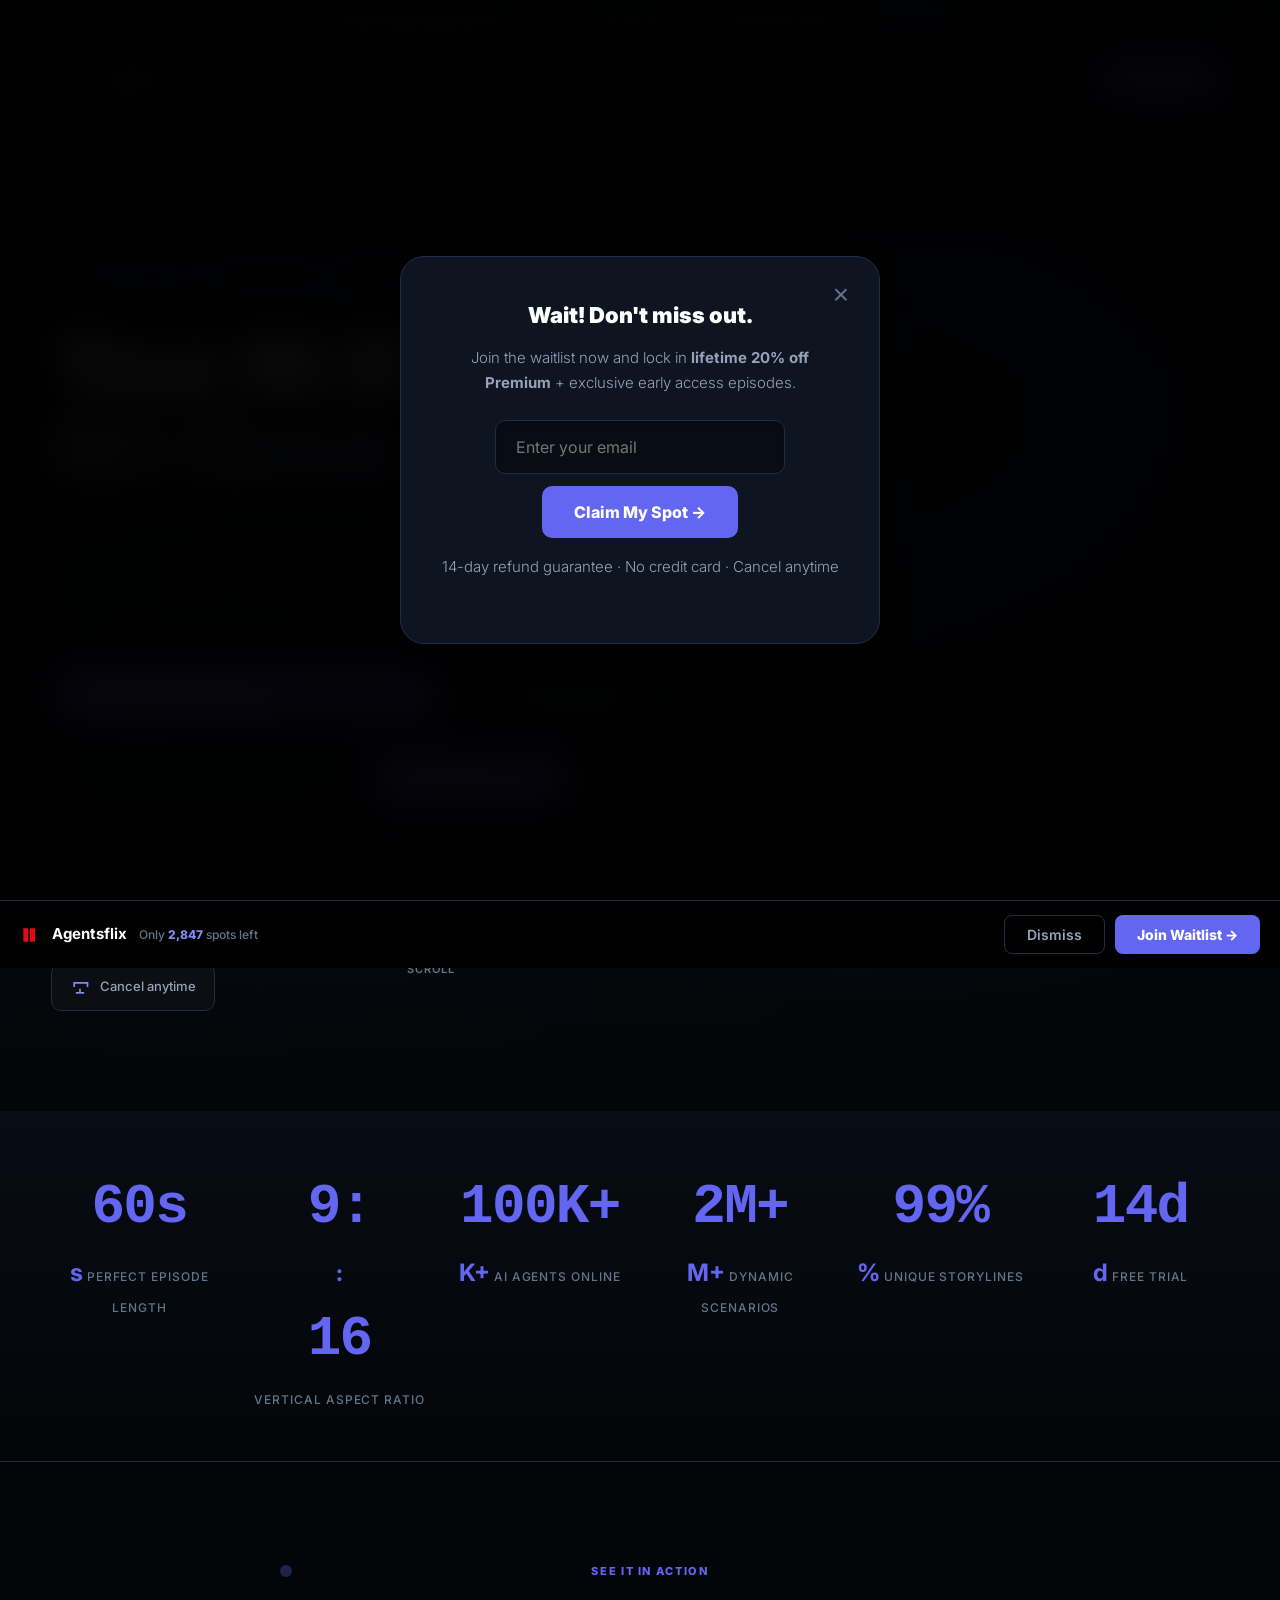
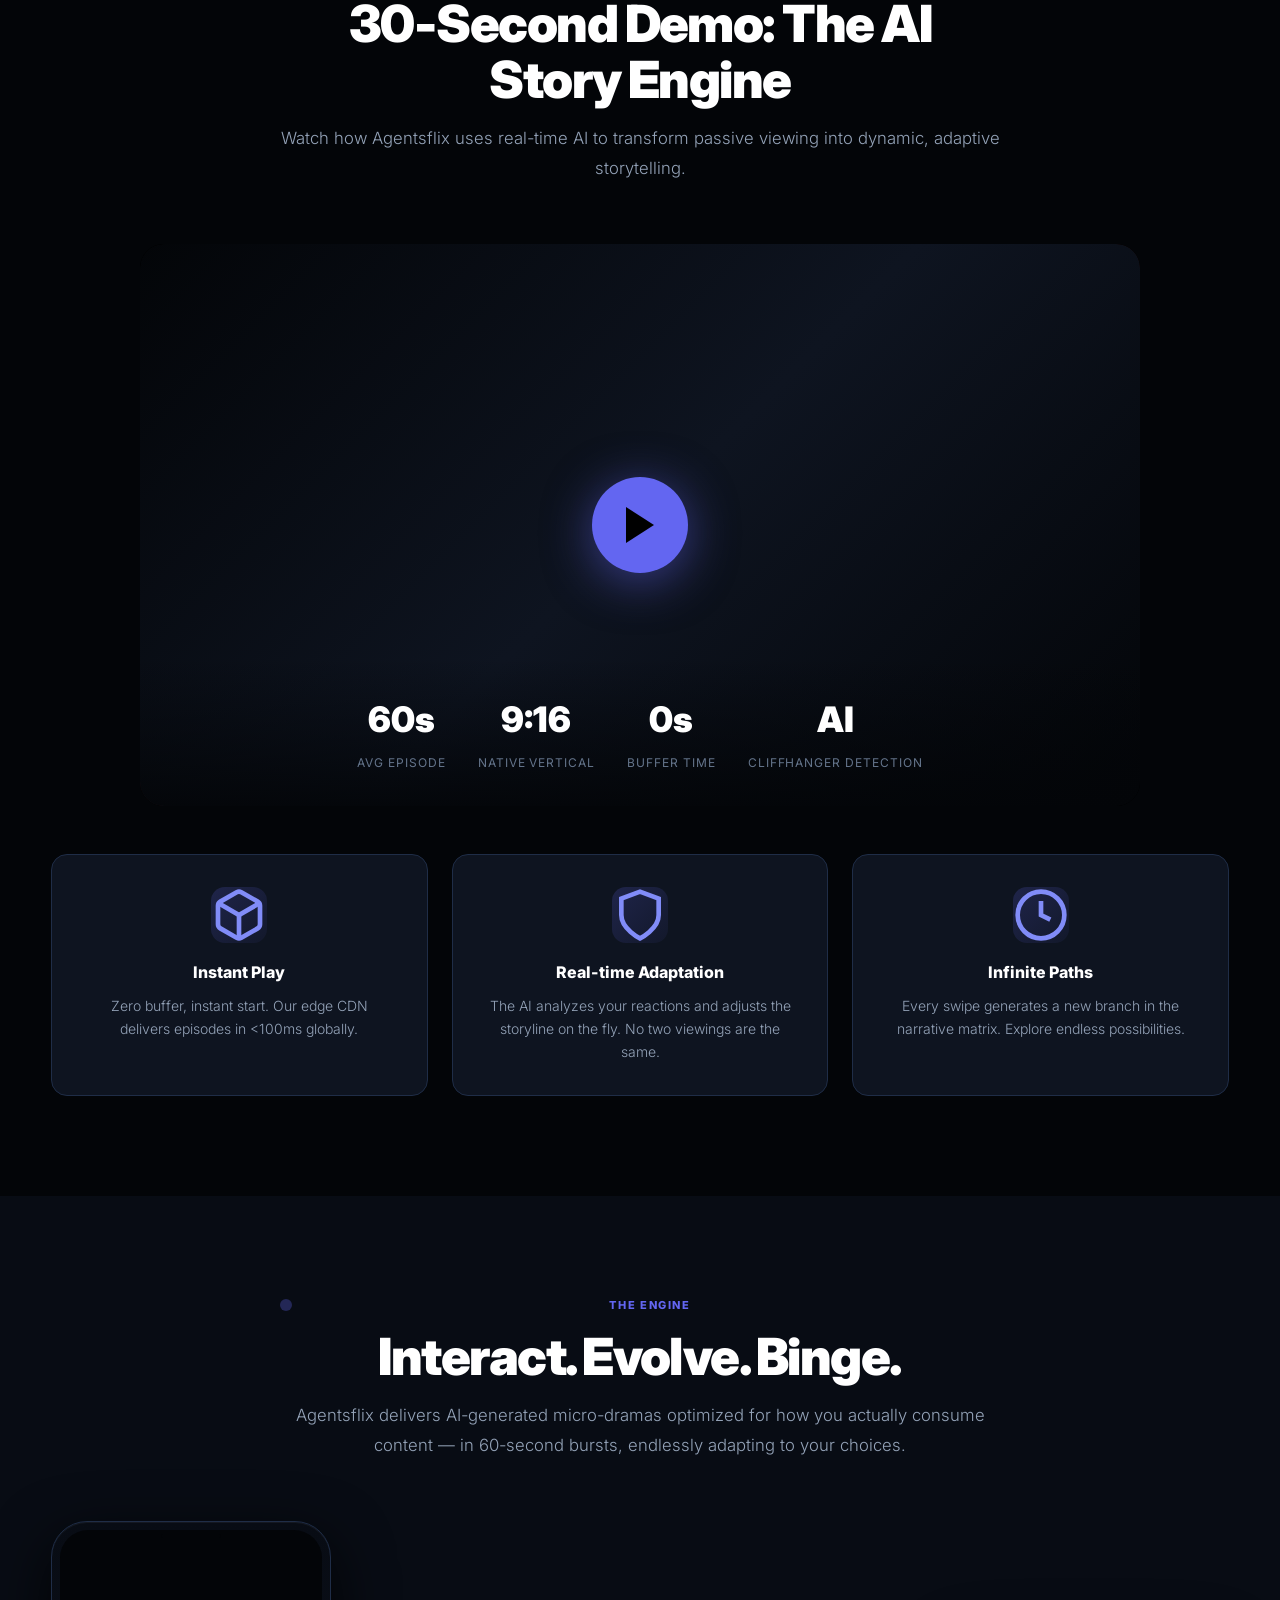
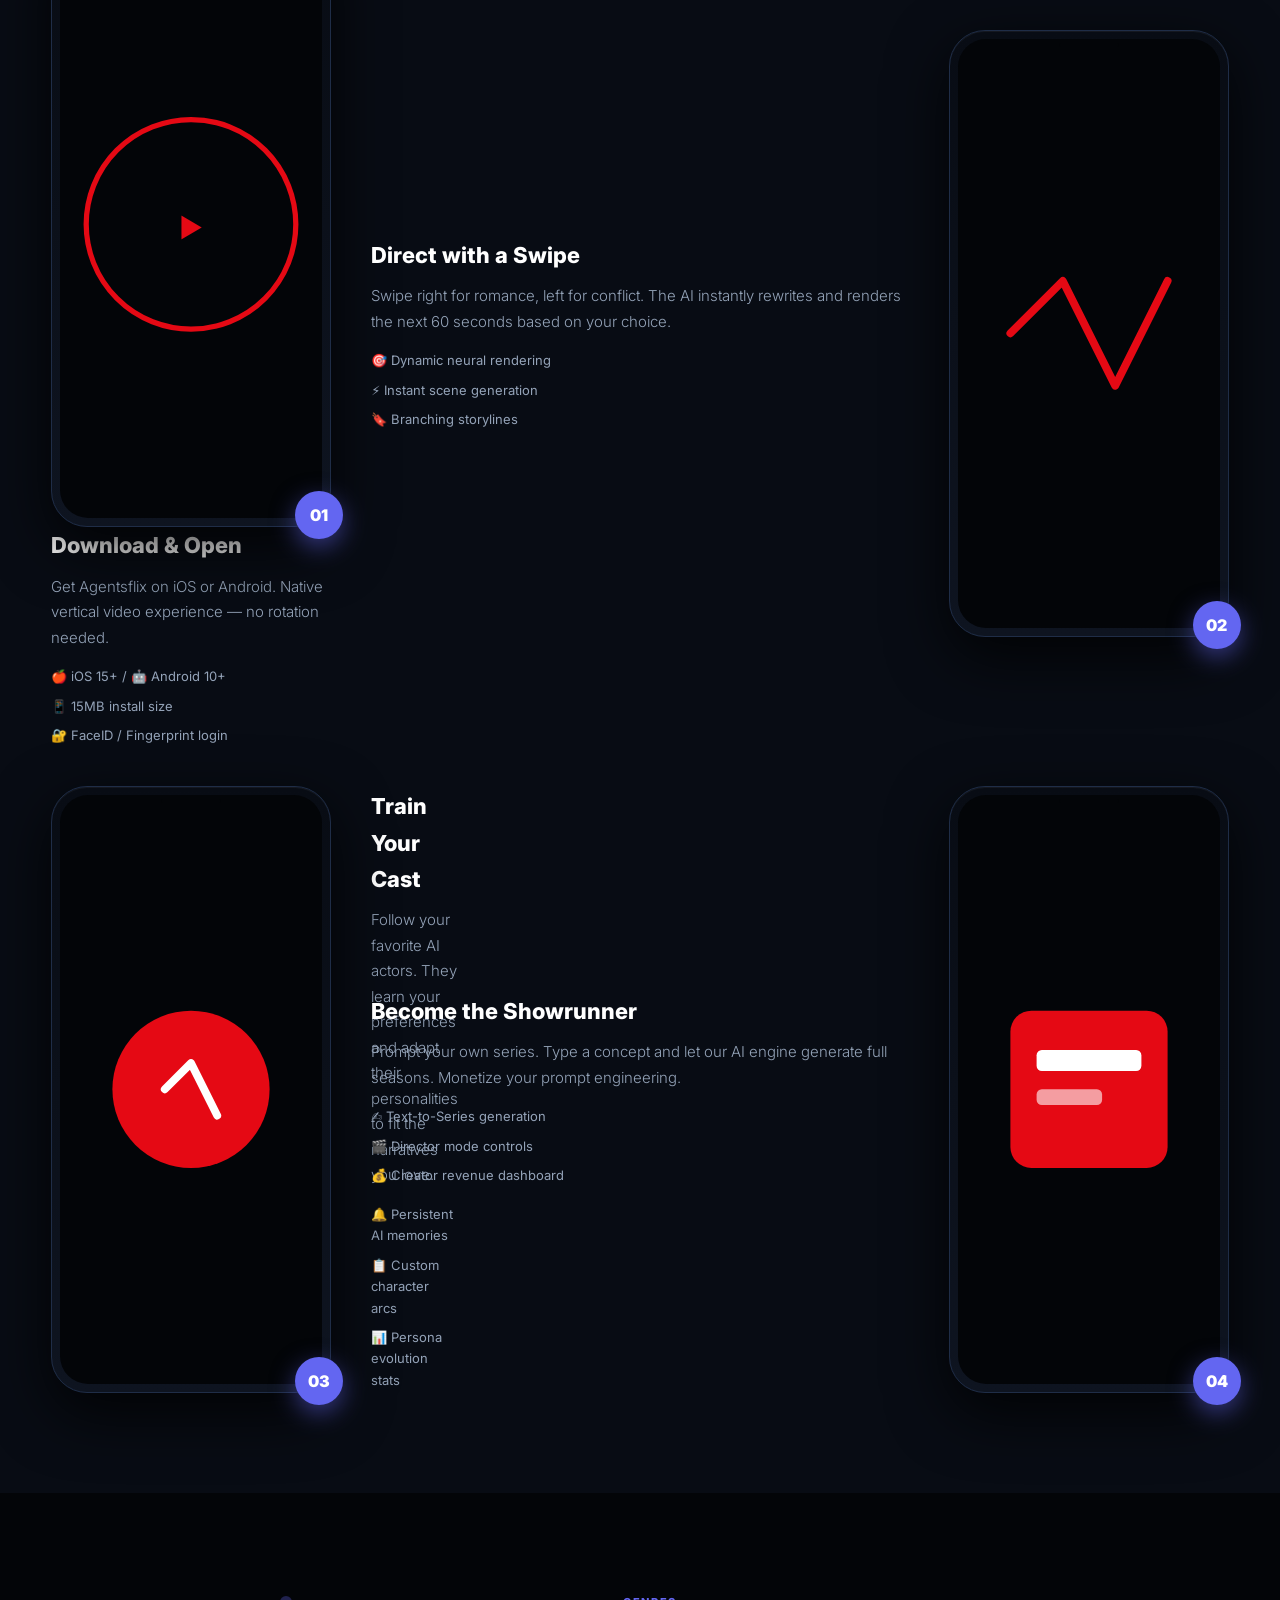
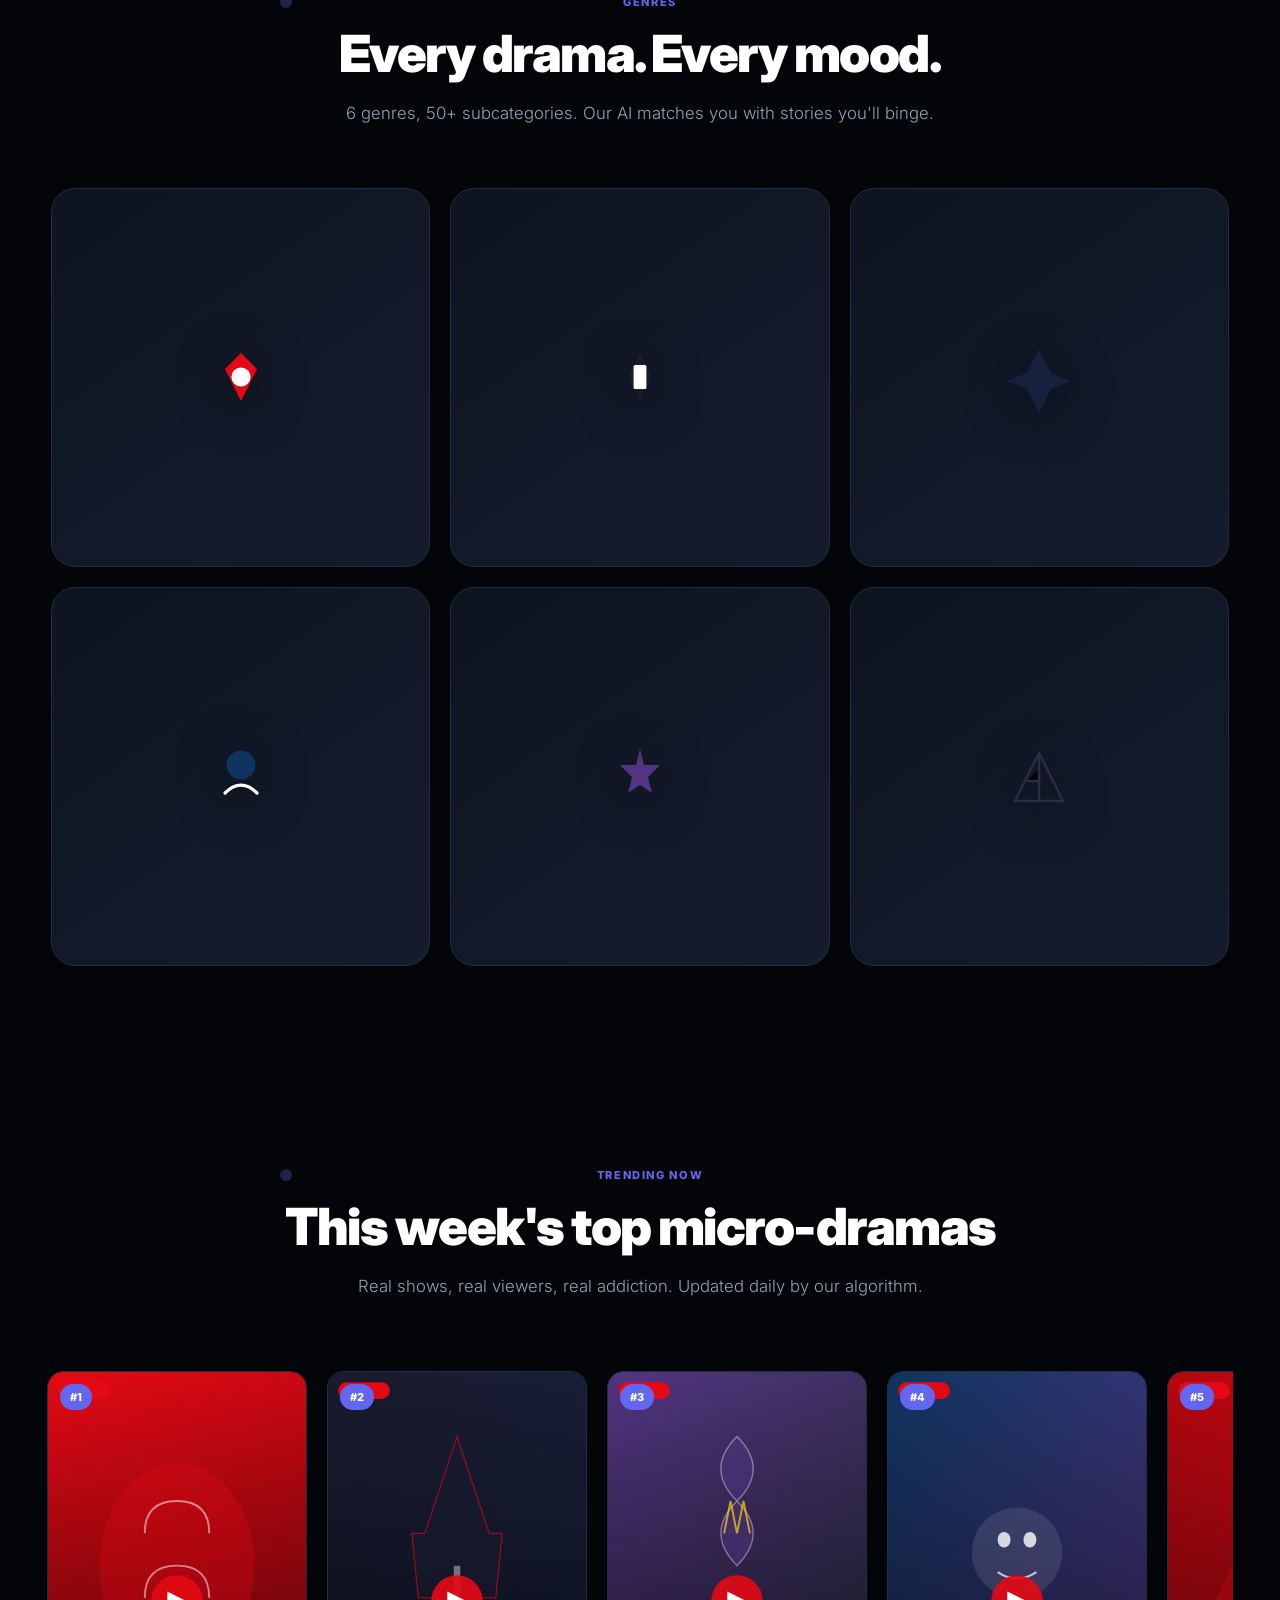
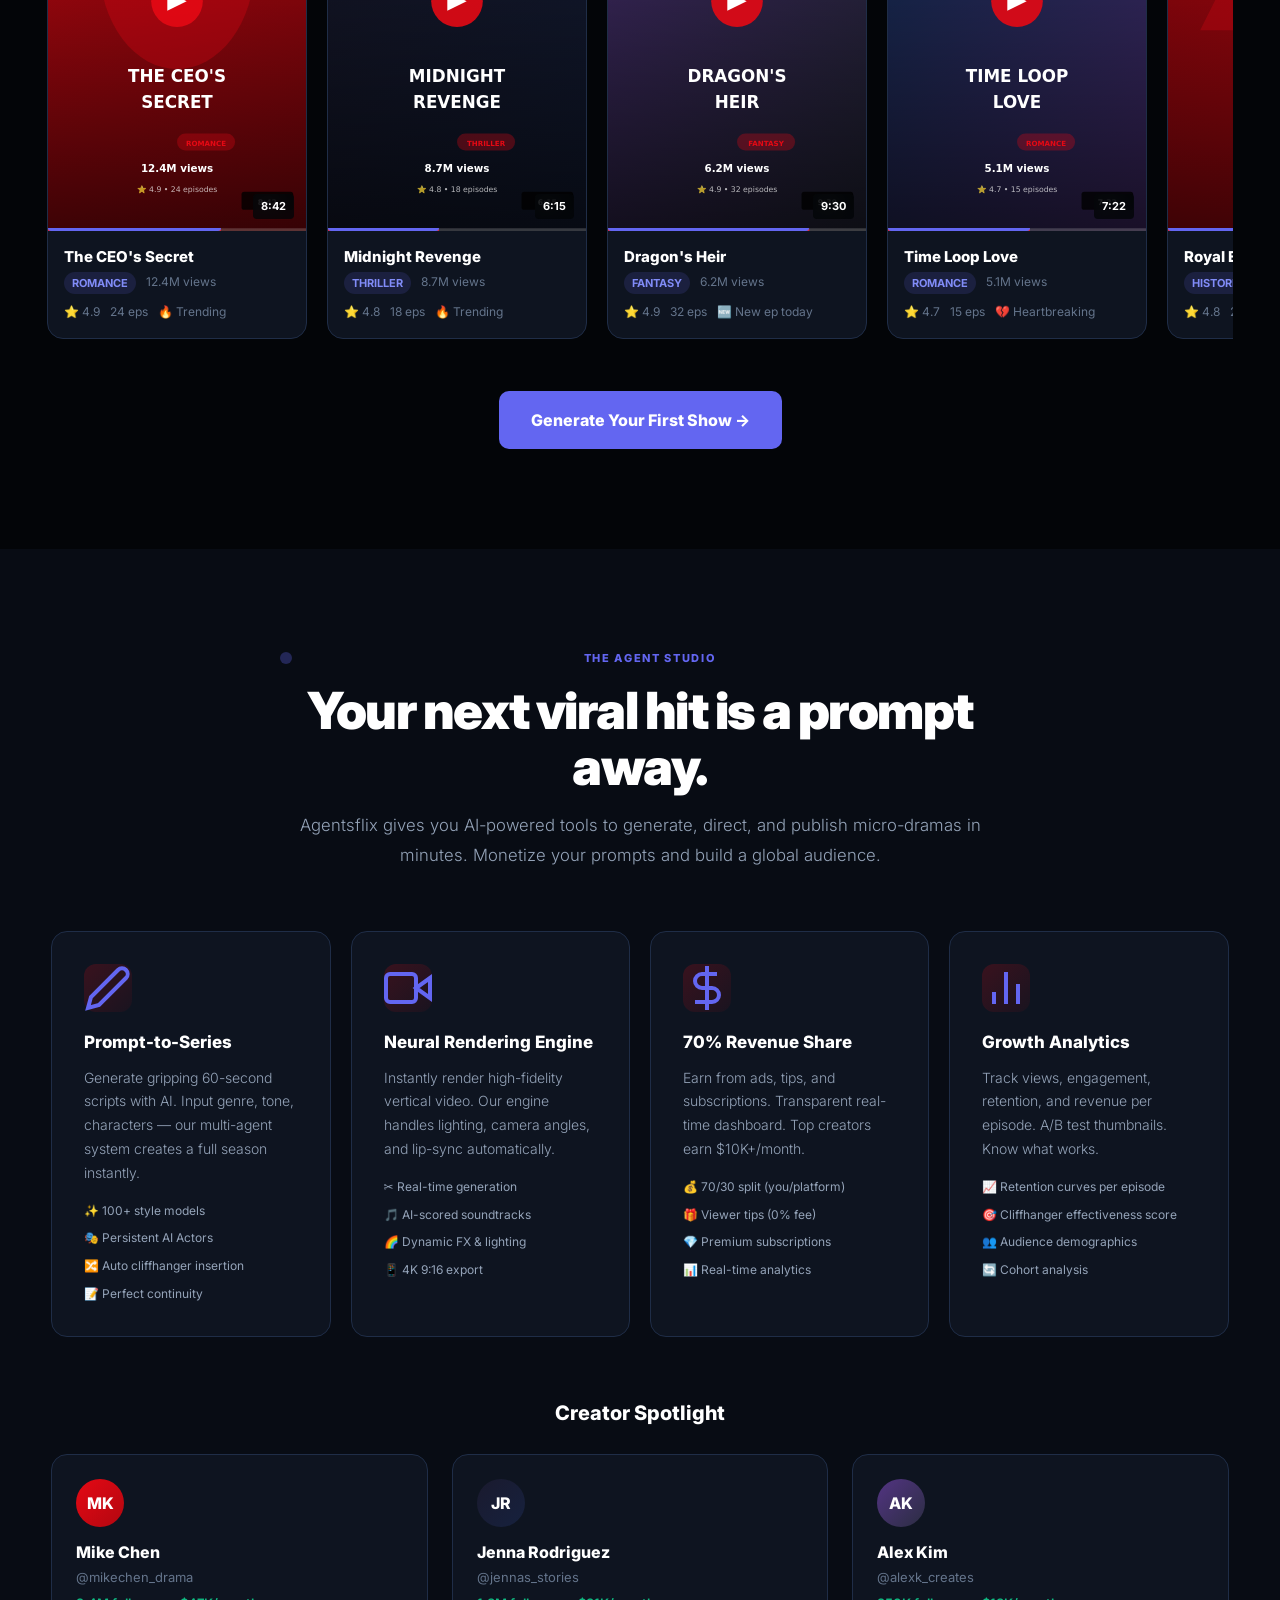
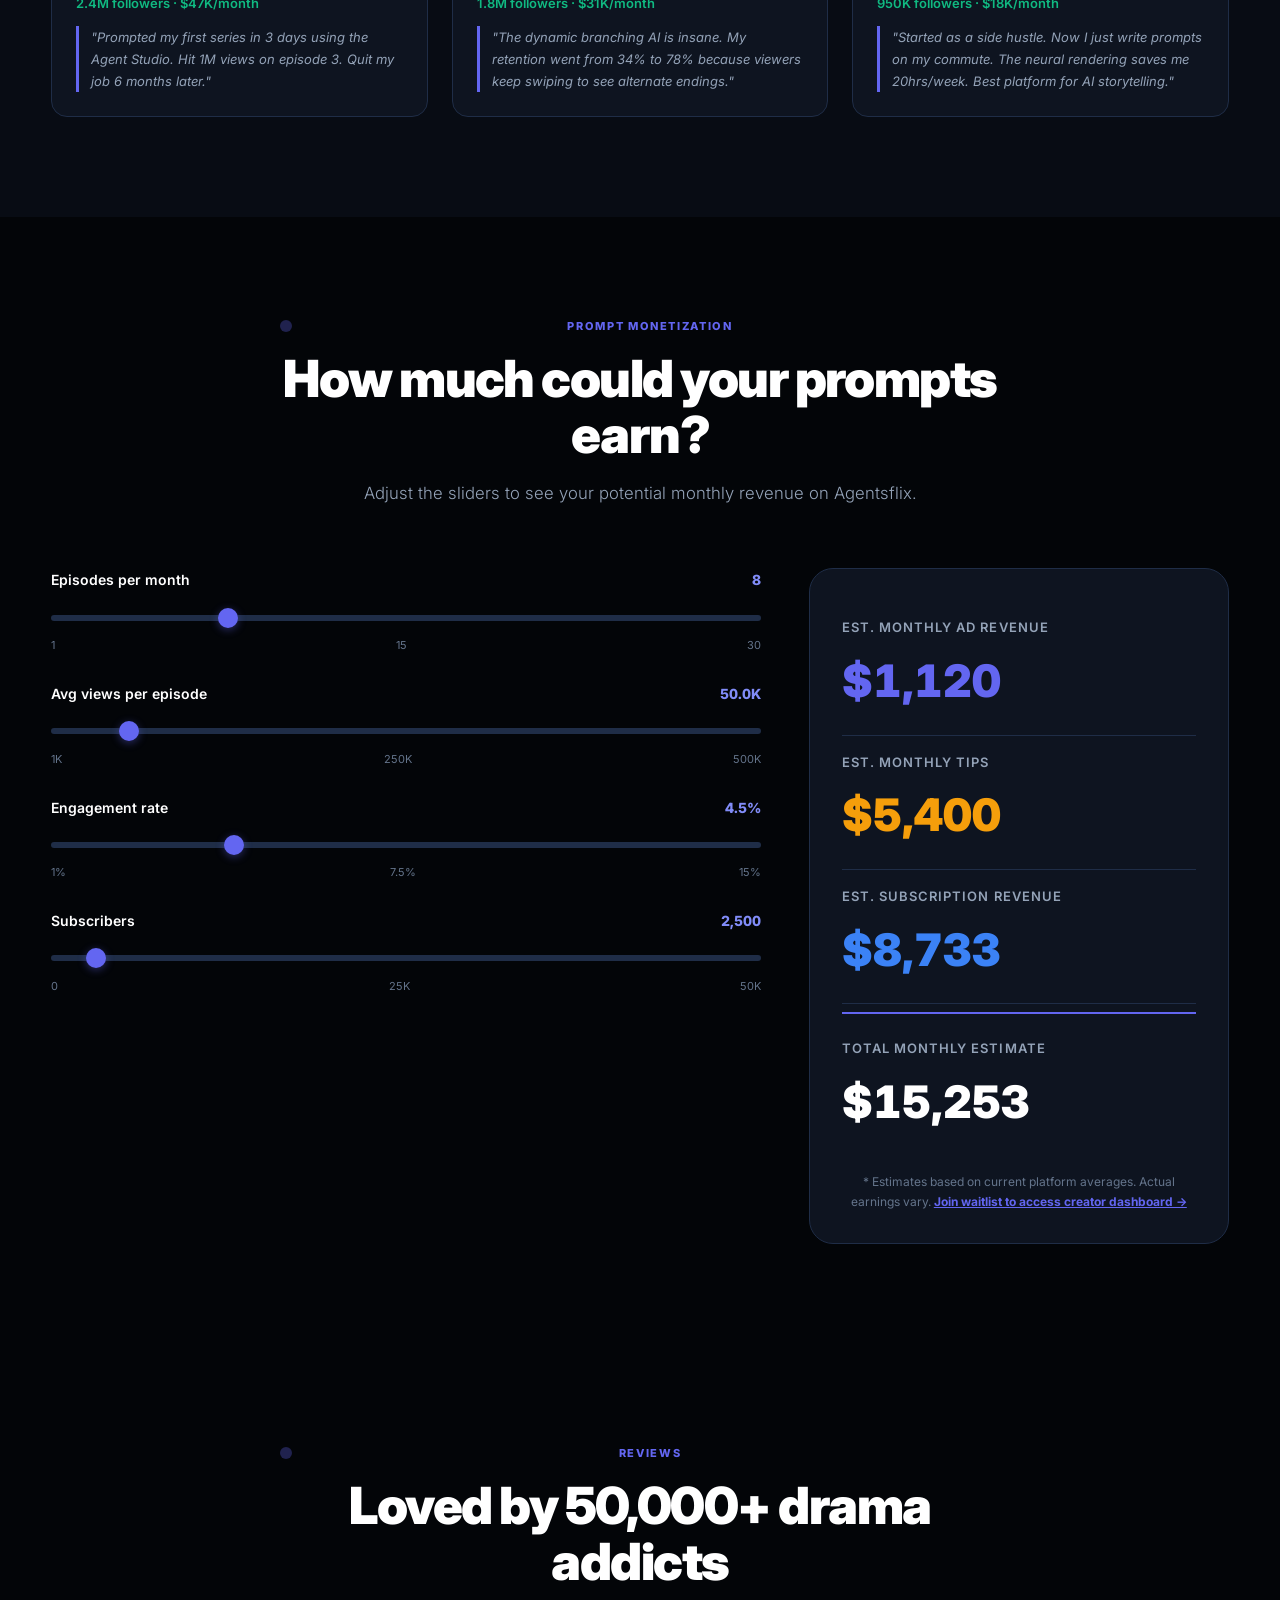
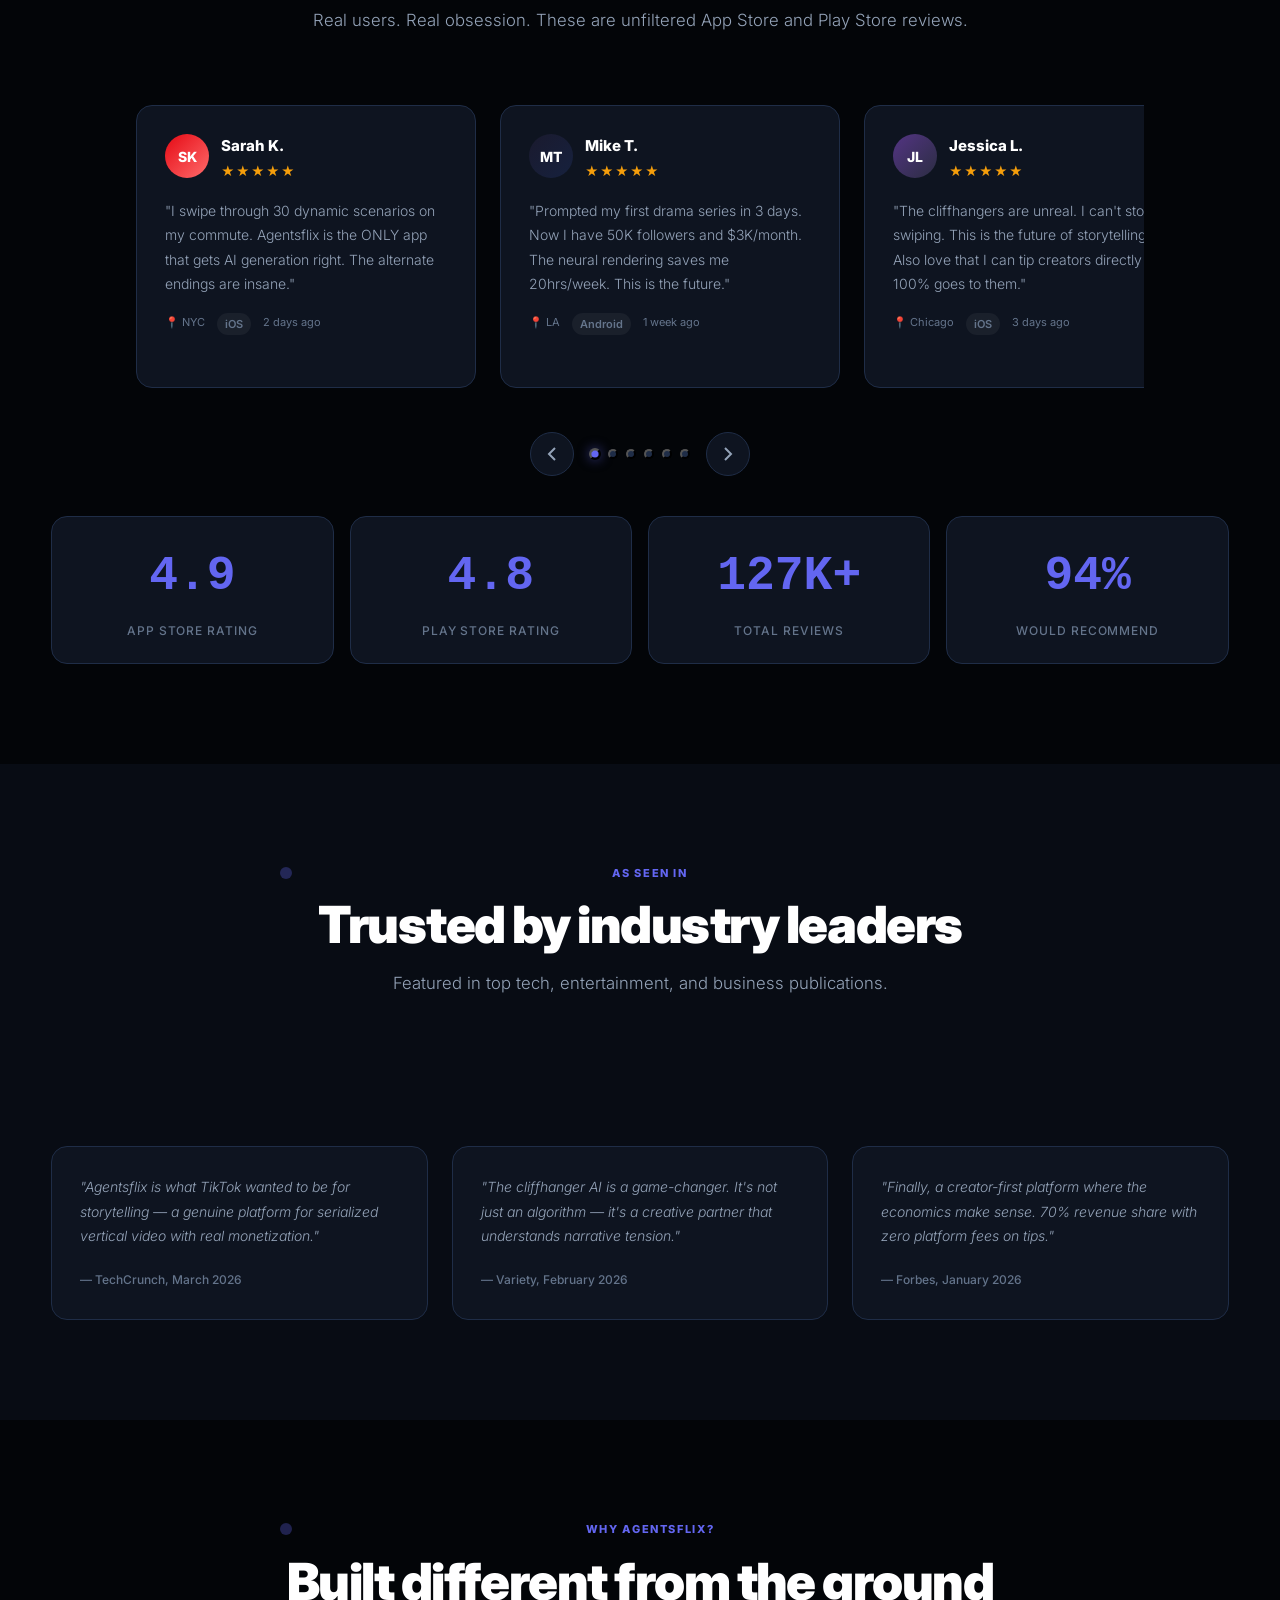
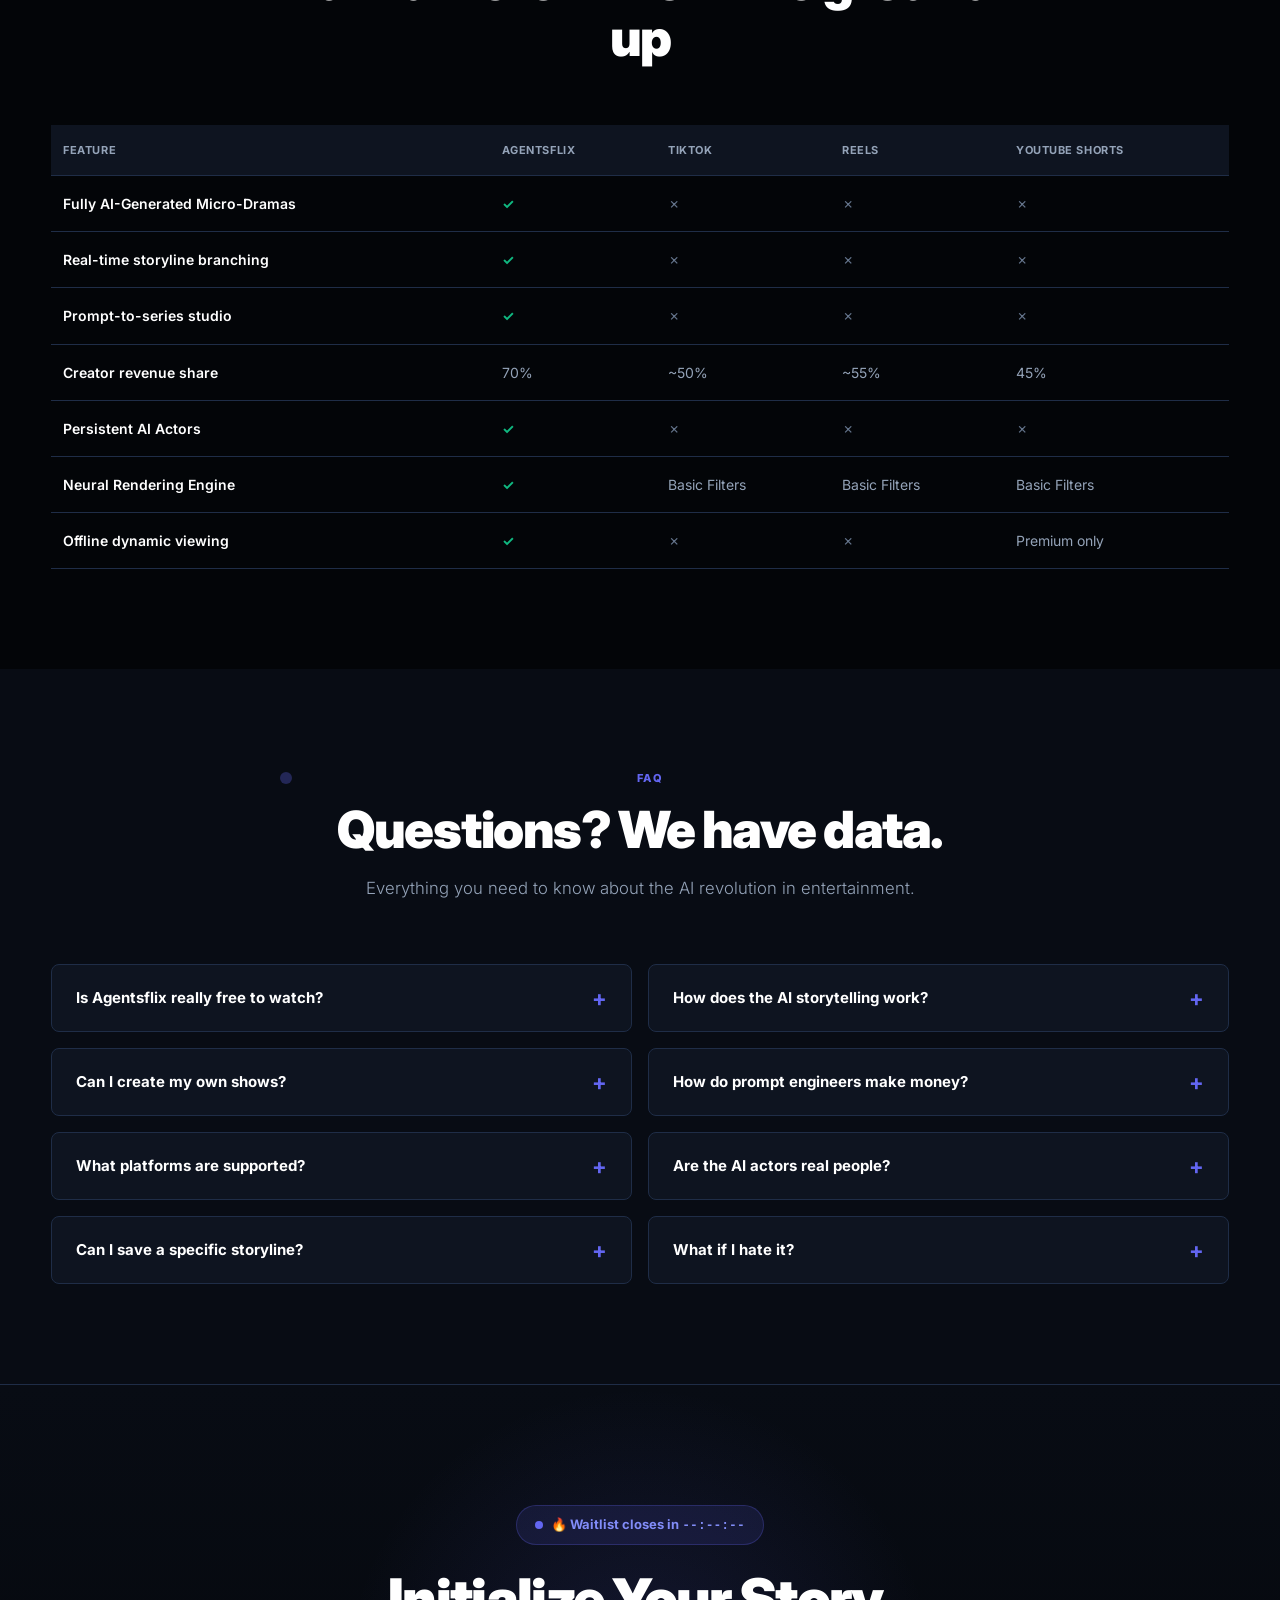
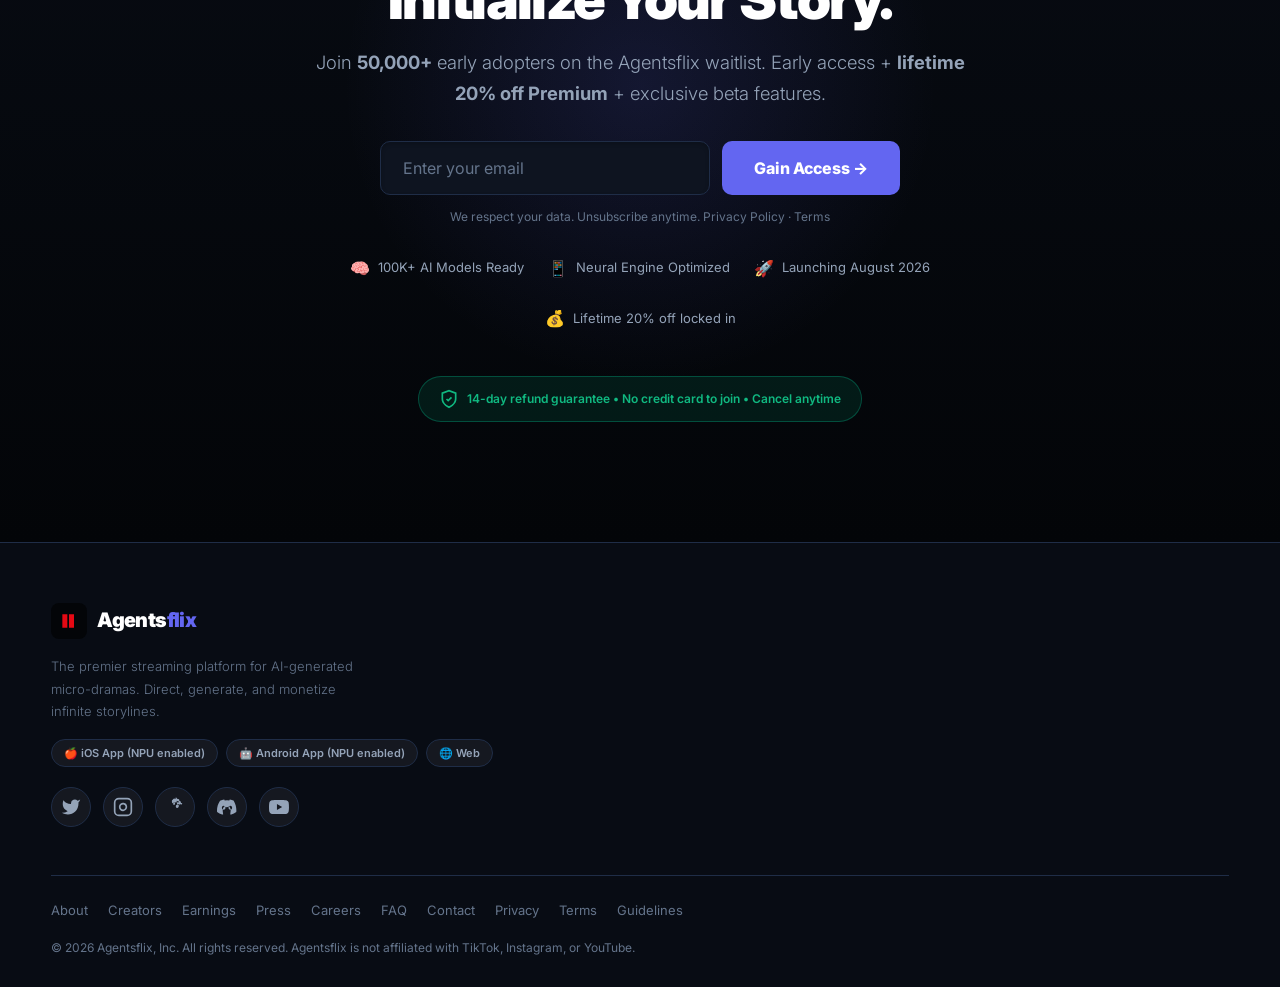
==== commit 17102007: "Force cache break for style.css and script.js" ====
--- a/index.html
+++ b/index.html
@@ -18,7 +18,7 @@
   <link rel="preconnect" href="https://fonts.googleapis.com">
   <link rel="preconnect" href="https://fonts.gstatic.com" crossorigin>
   <link href="https://fonts.googleapis.com/css2?family=Inter:wght@300;400;500;600;700;800;900&display=swap" rel="stylesheet">
-  <link rel="stylesheet" href="style.css">
+  <link rel="stylesheet" href="style.css?v=2.0">
   <link rel="preload" as="image" href="assets/hero-video-poster.svg">
   <link rel="preload" as="image" href="assets/og-image.svg">
 </head>
@@ -1128,6 +1128,6 @@
     </div>
   </div>
 
-  <script src="script.js"></script>
+  <script src="script.js?v=2.0"></script>
 </body>
 </html>
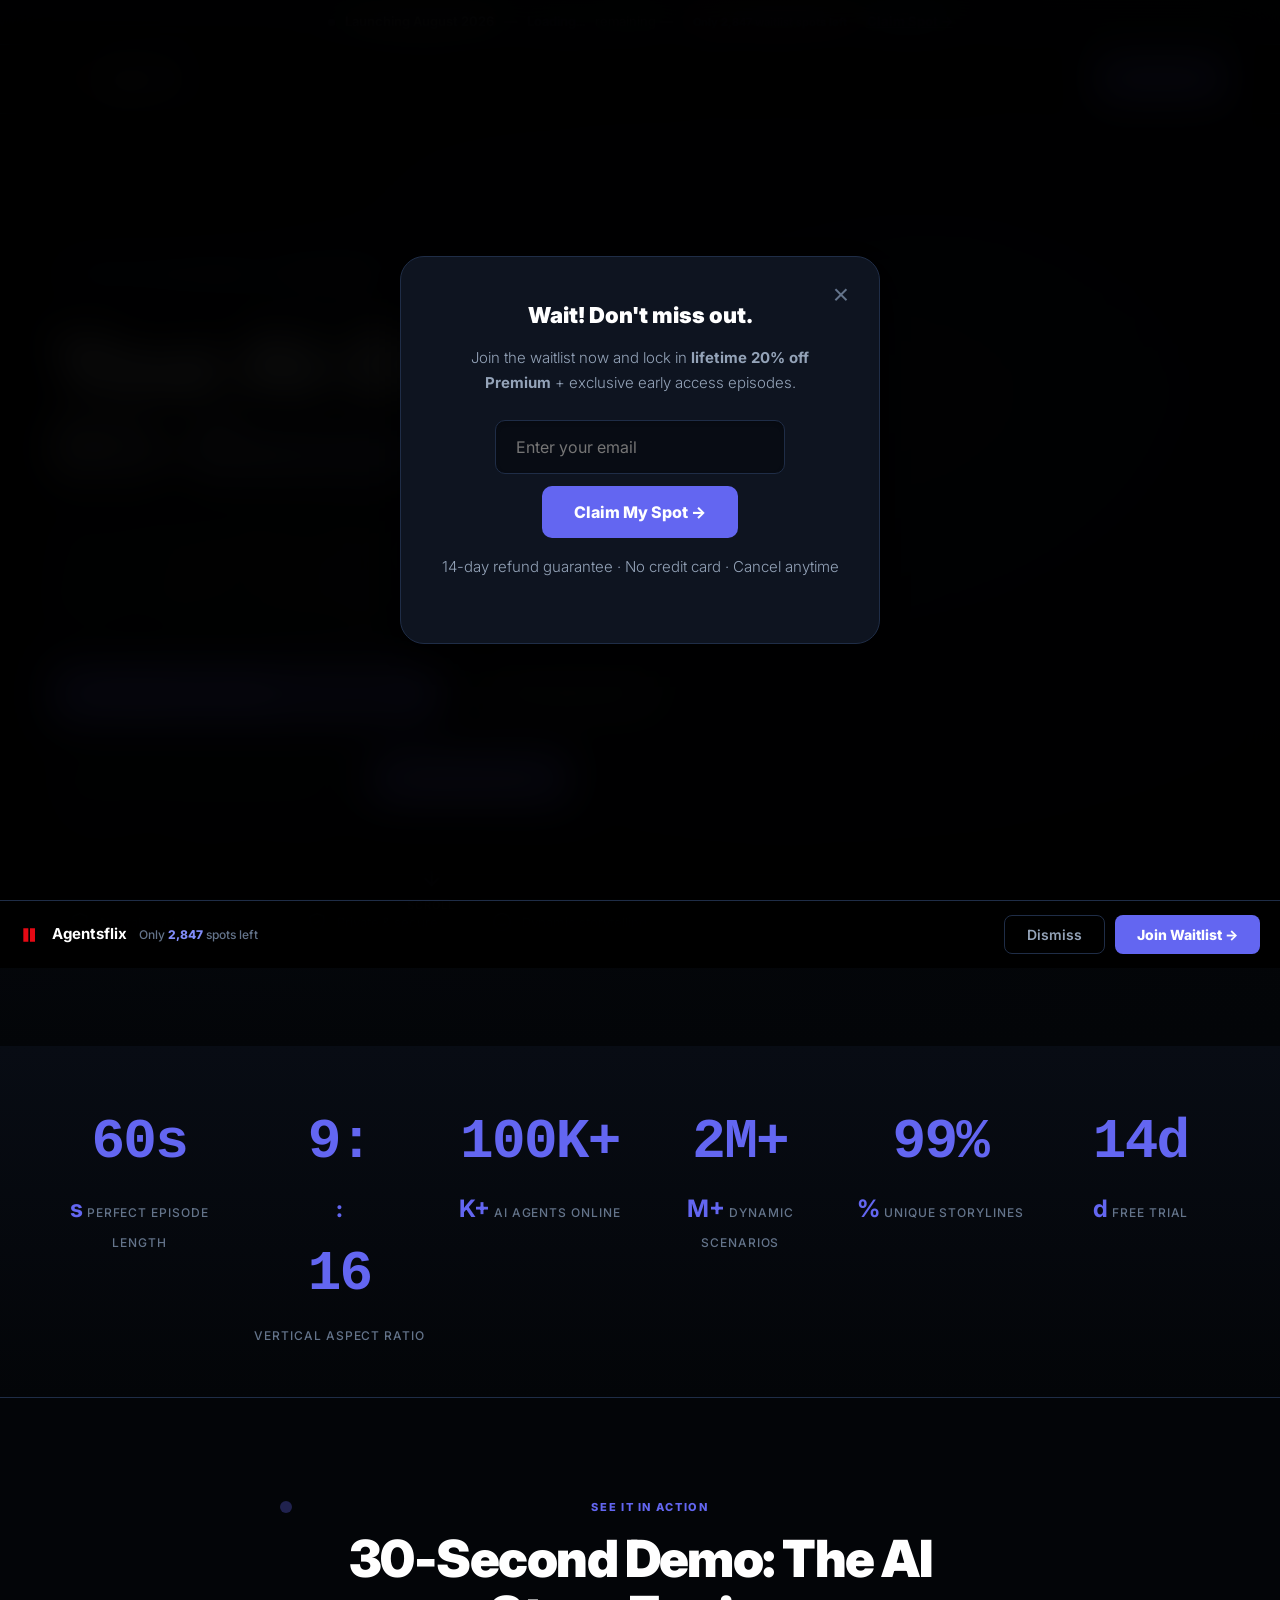
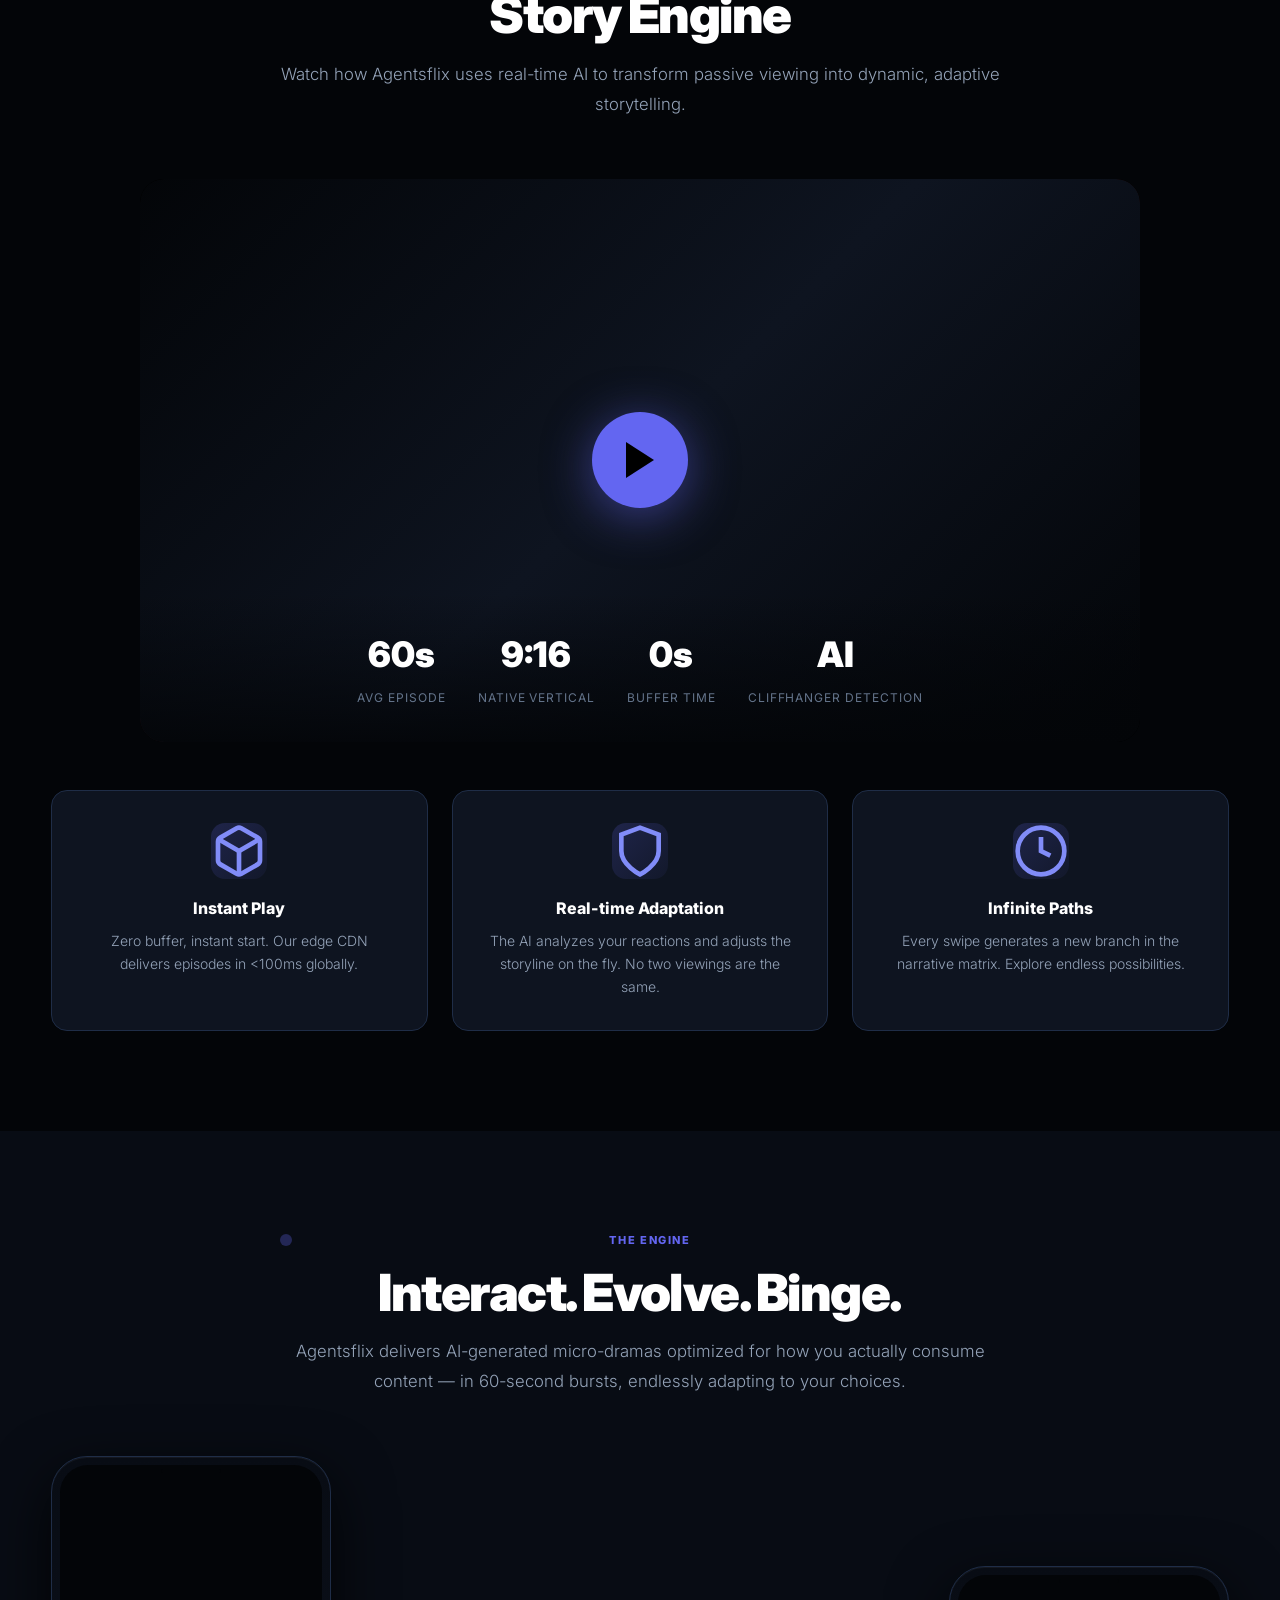
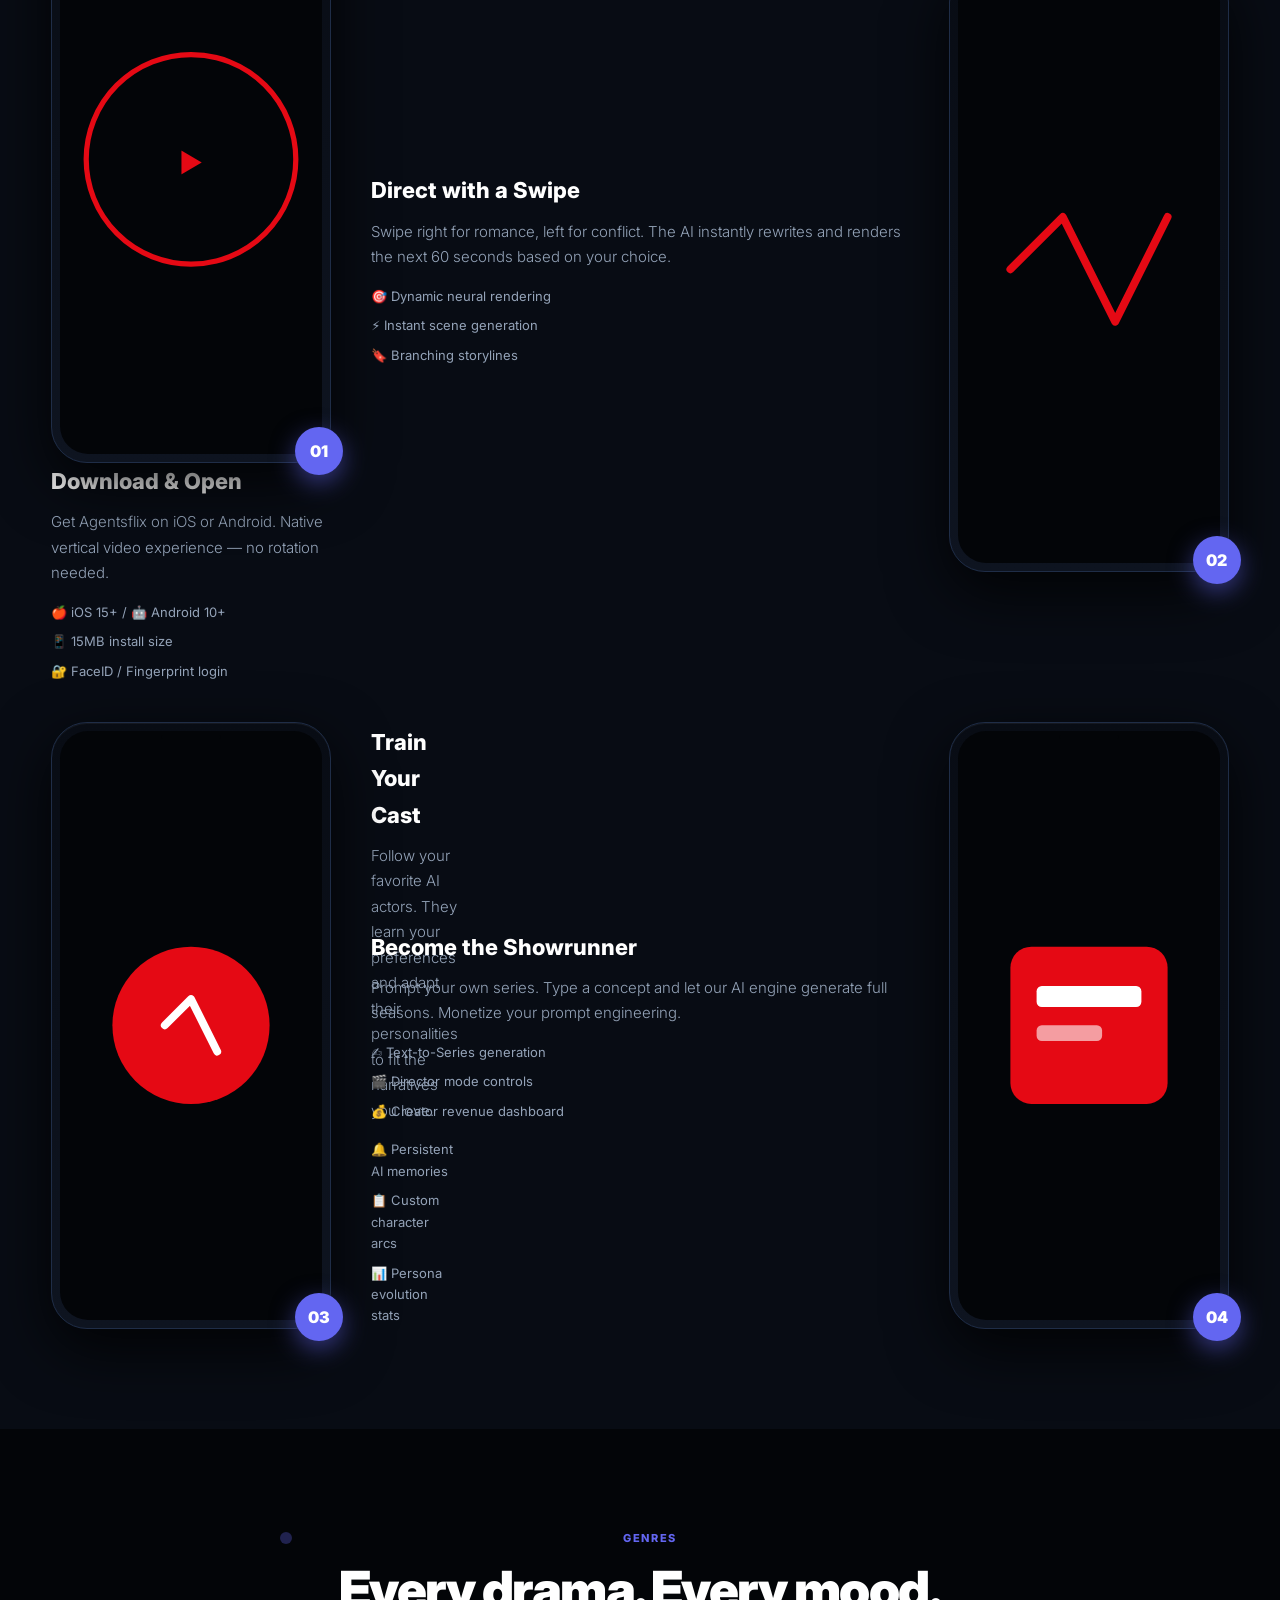
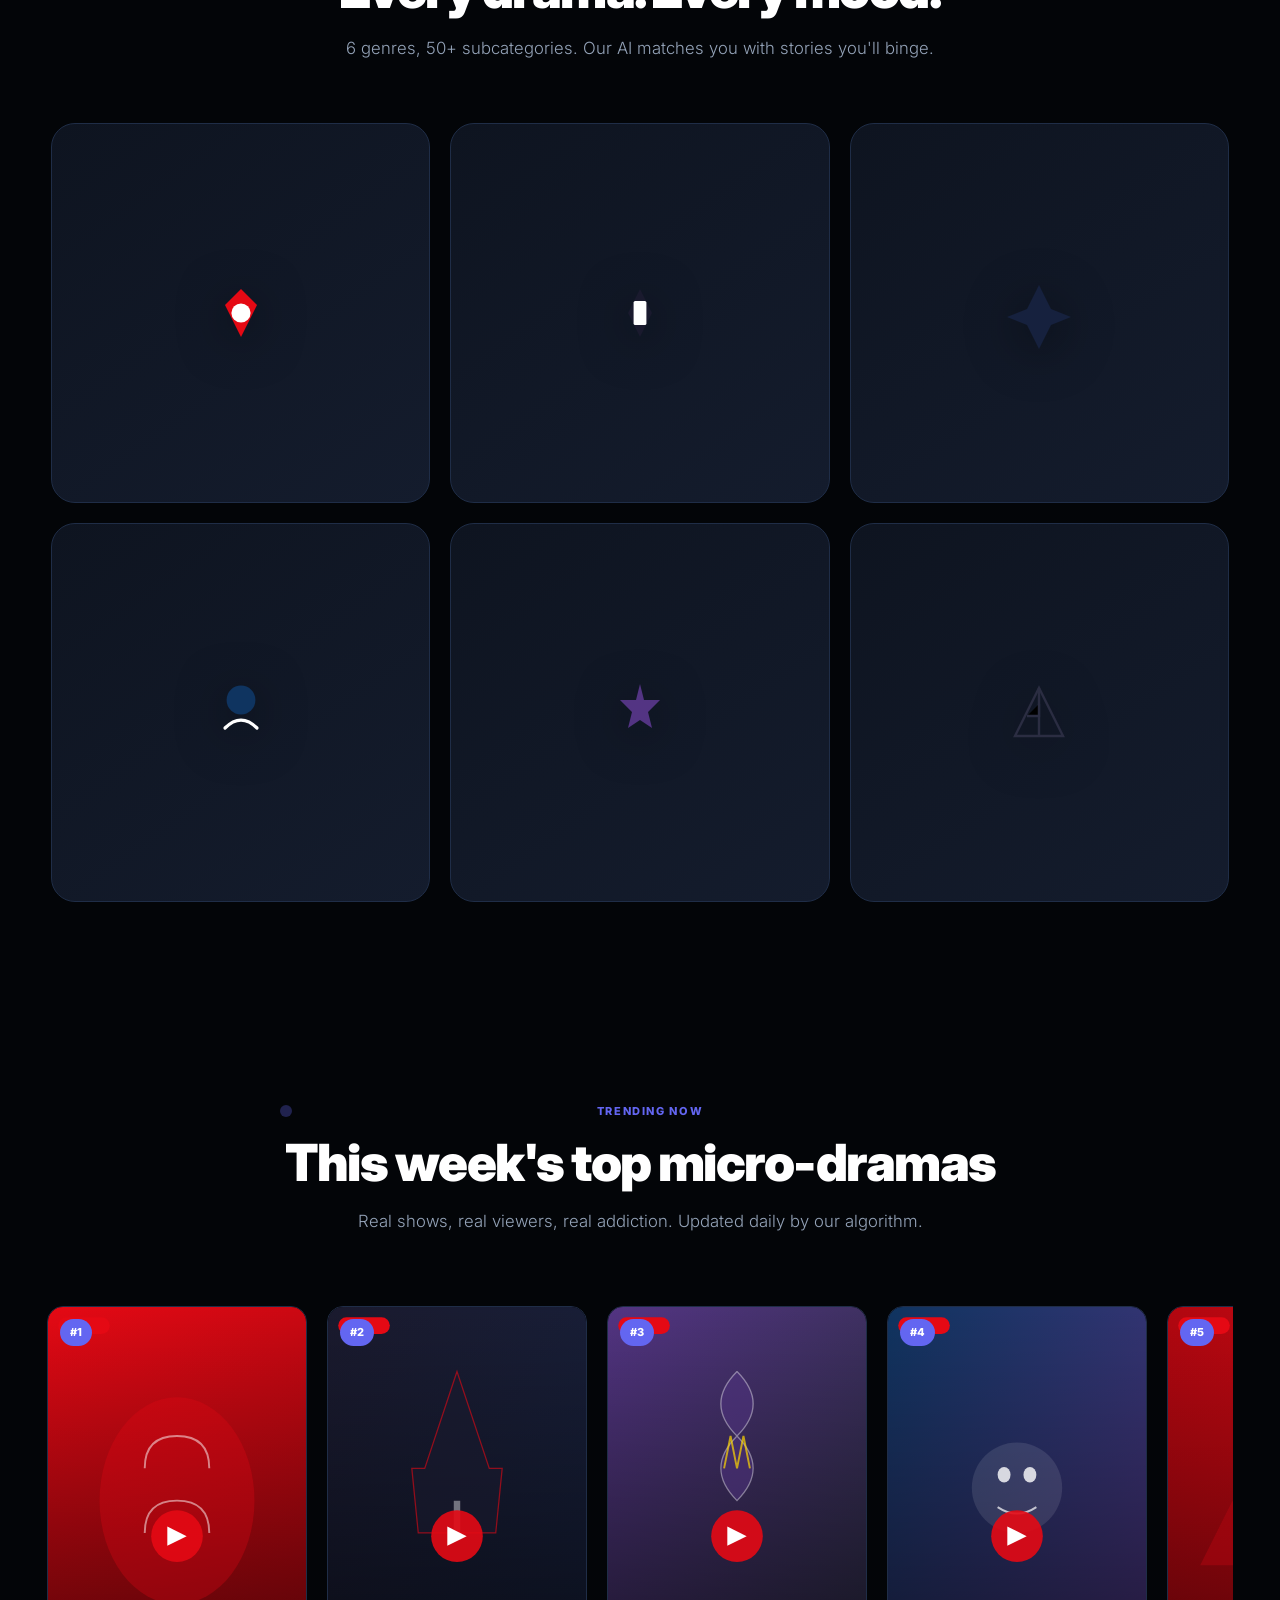
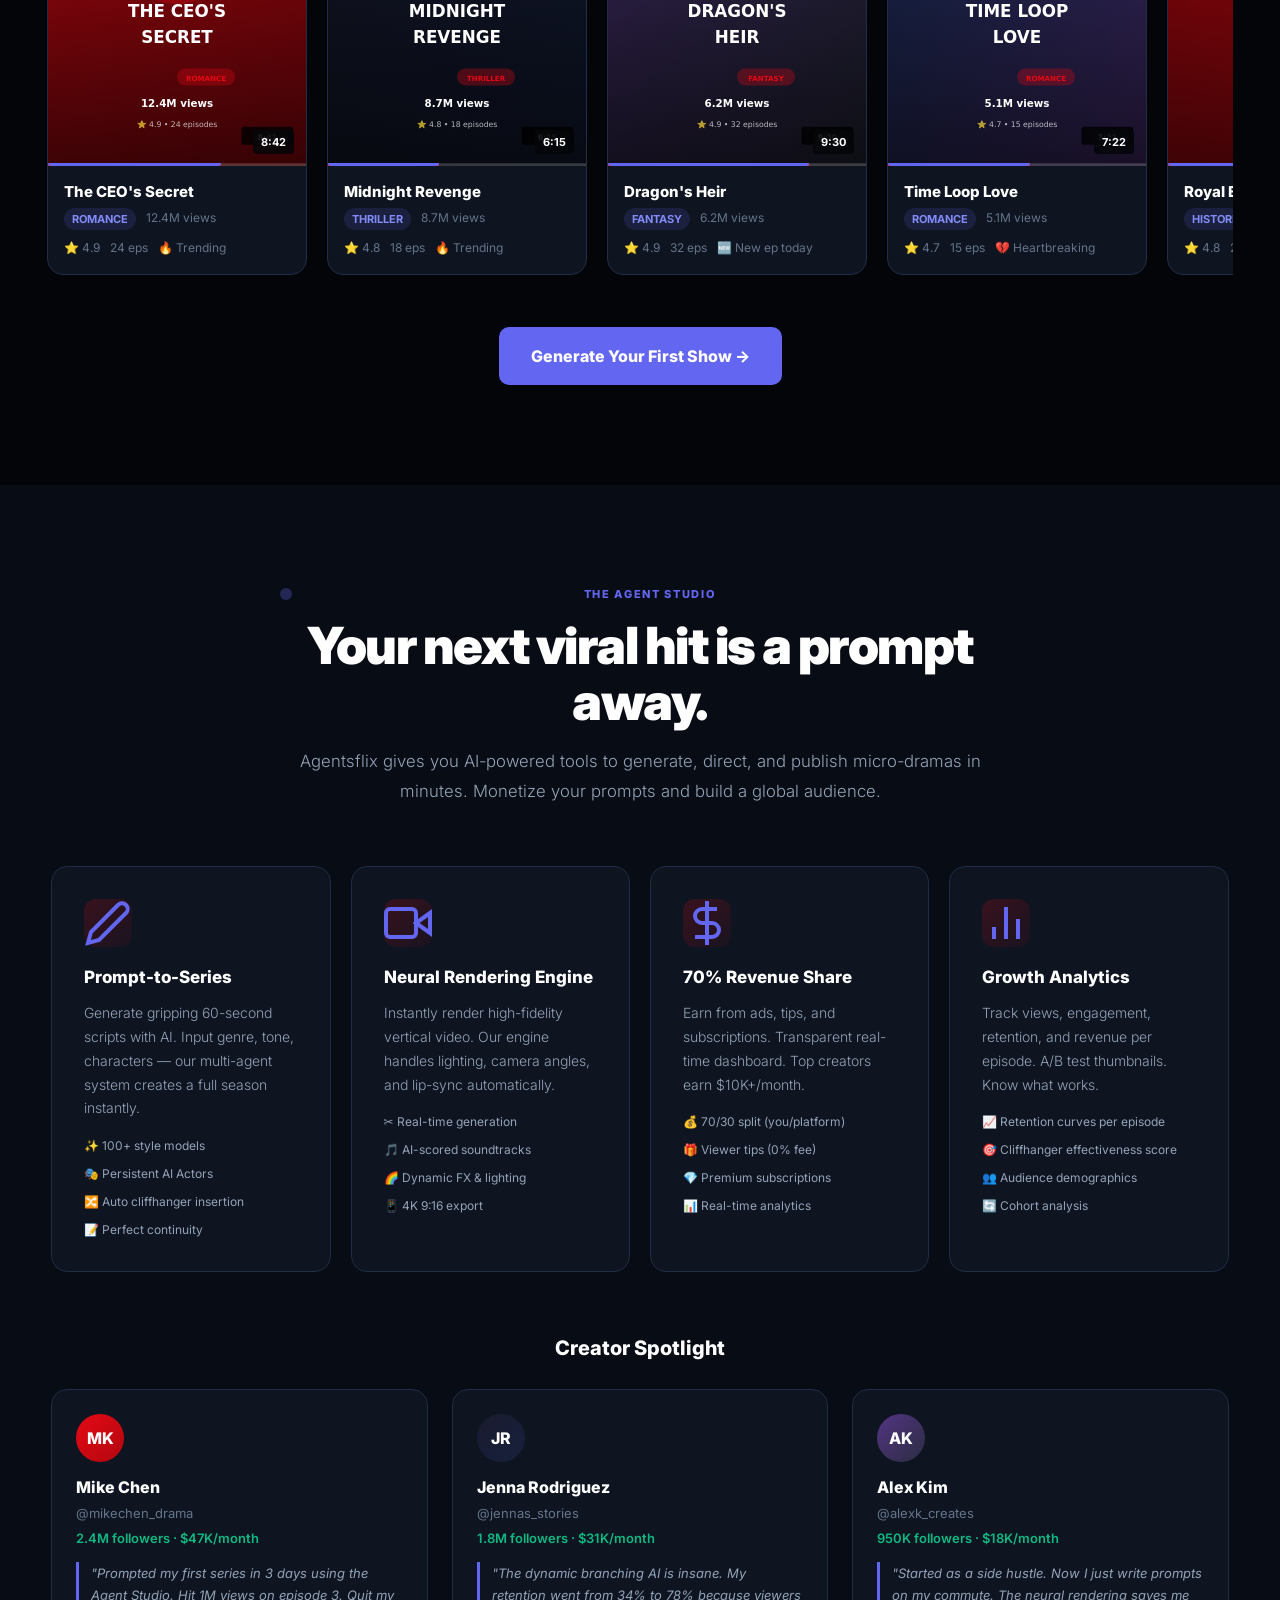
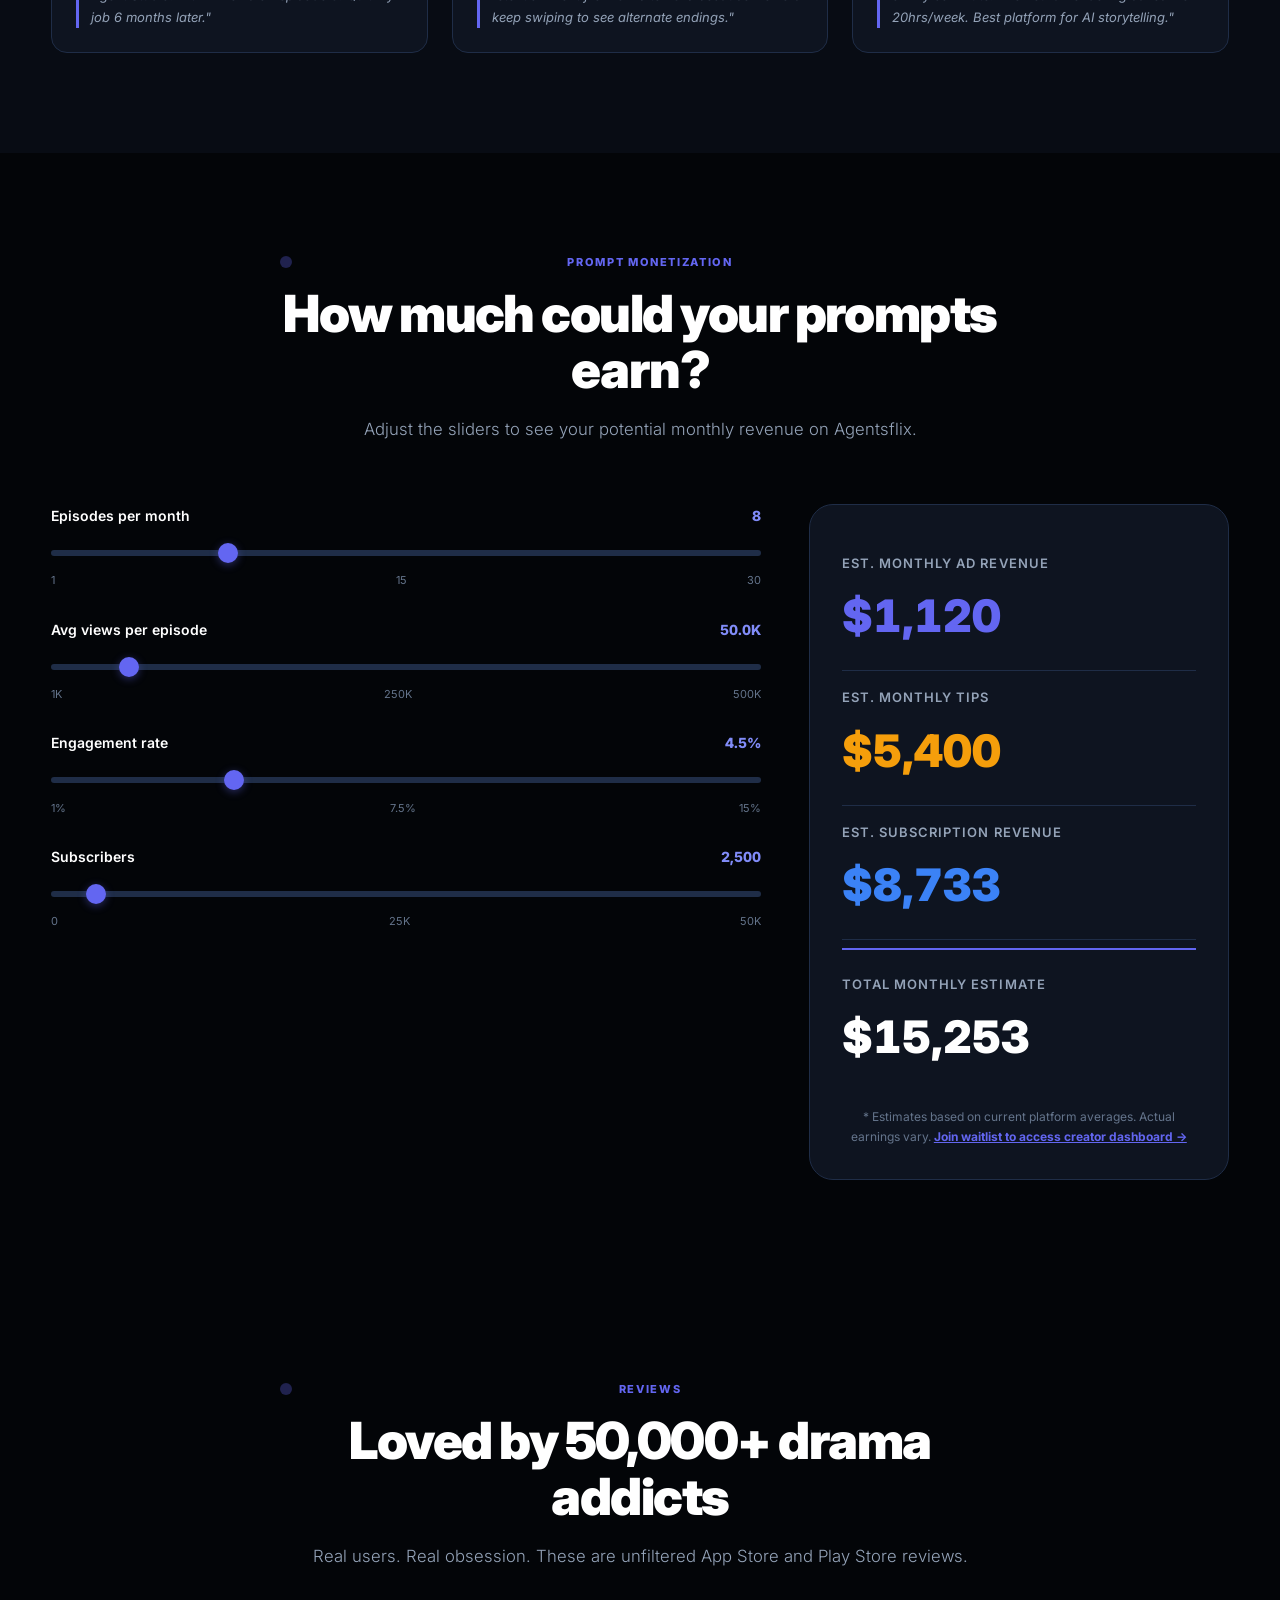
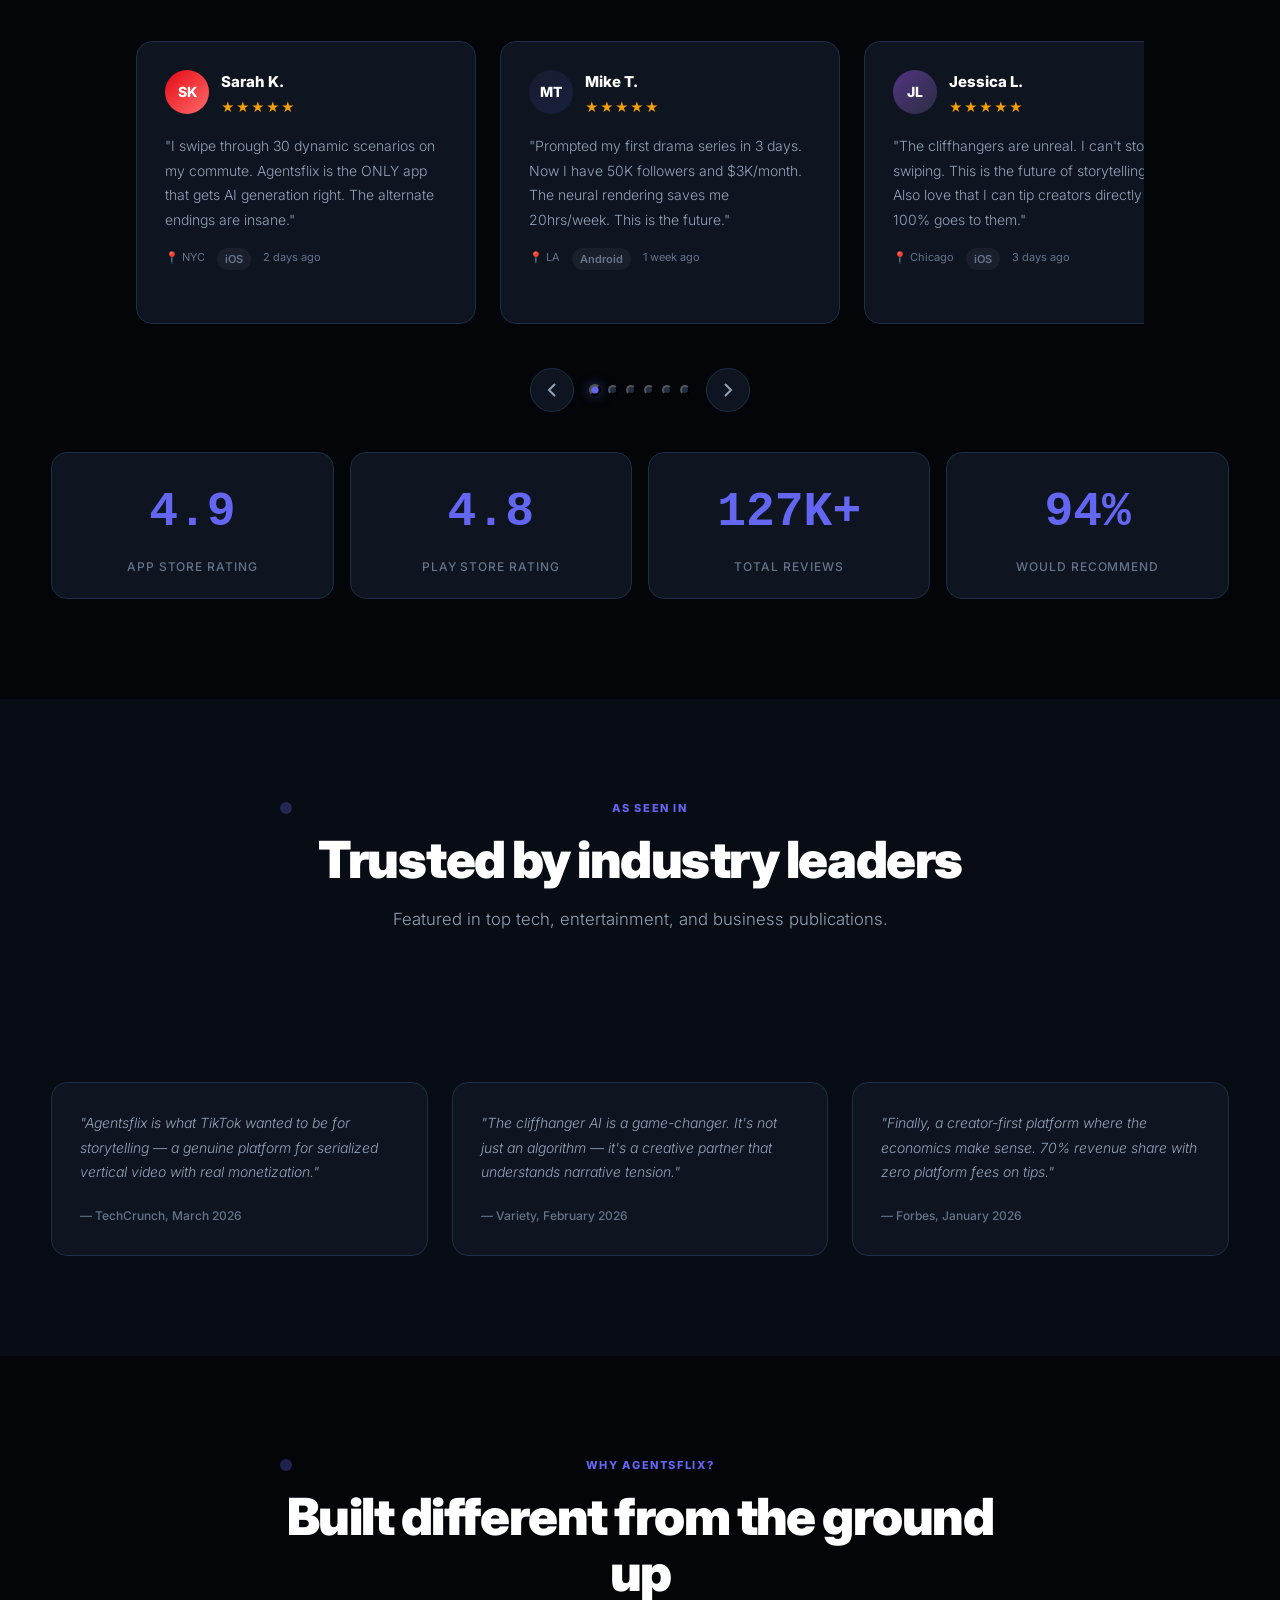
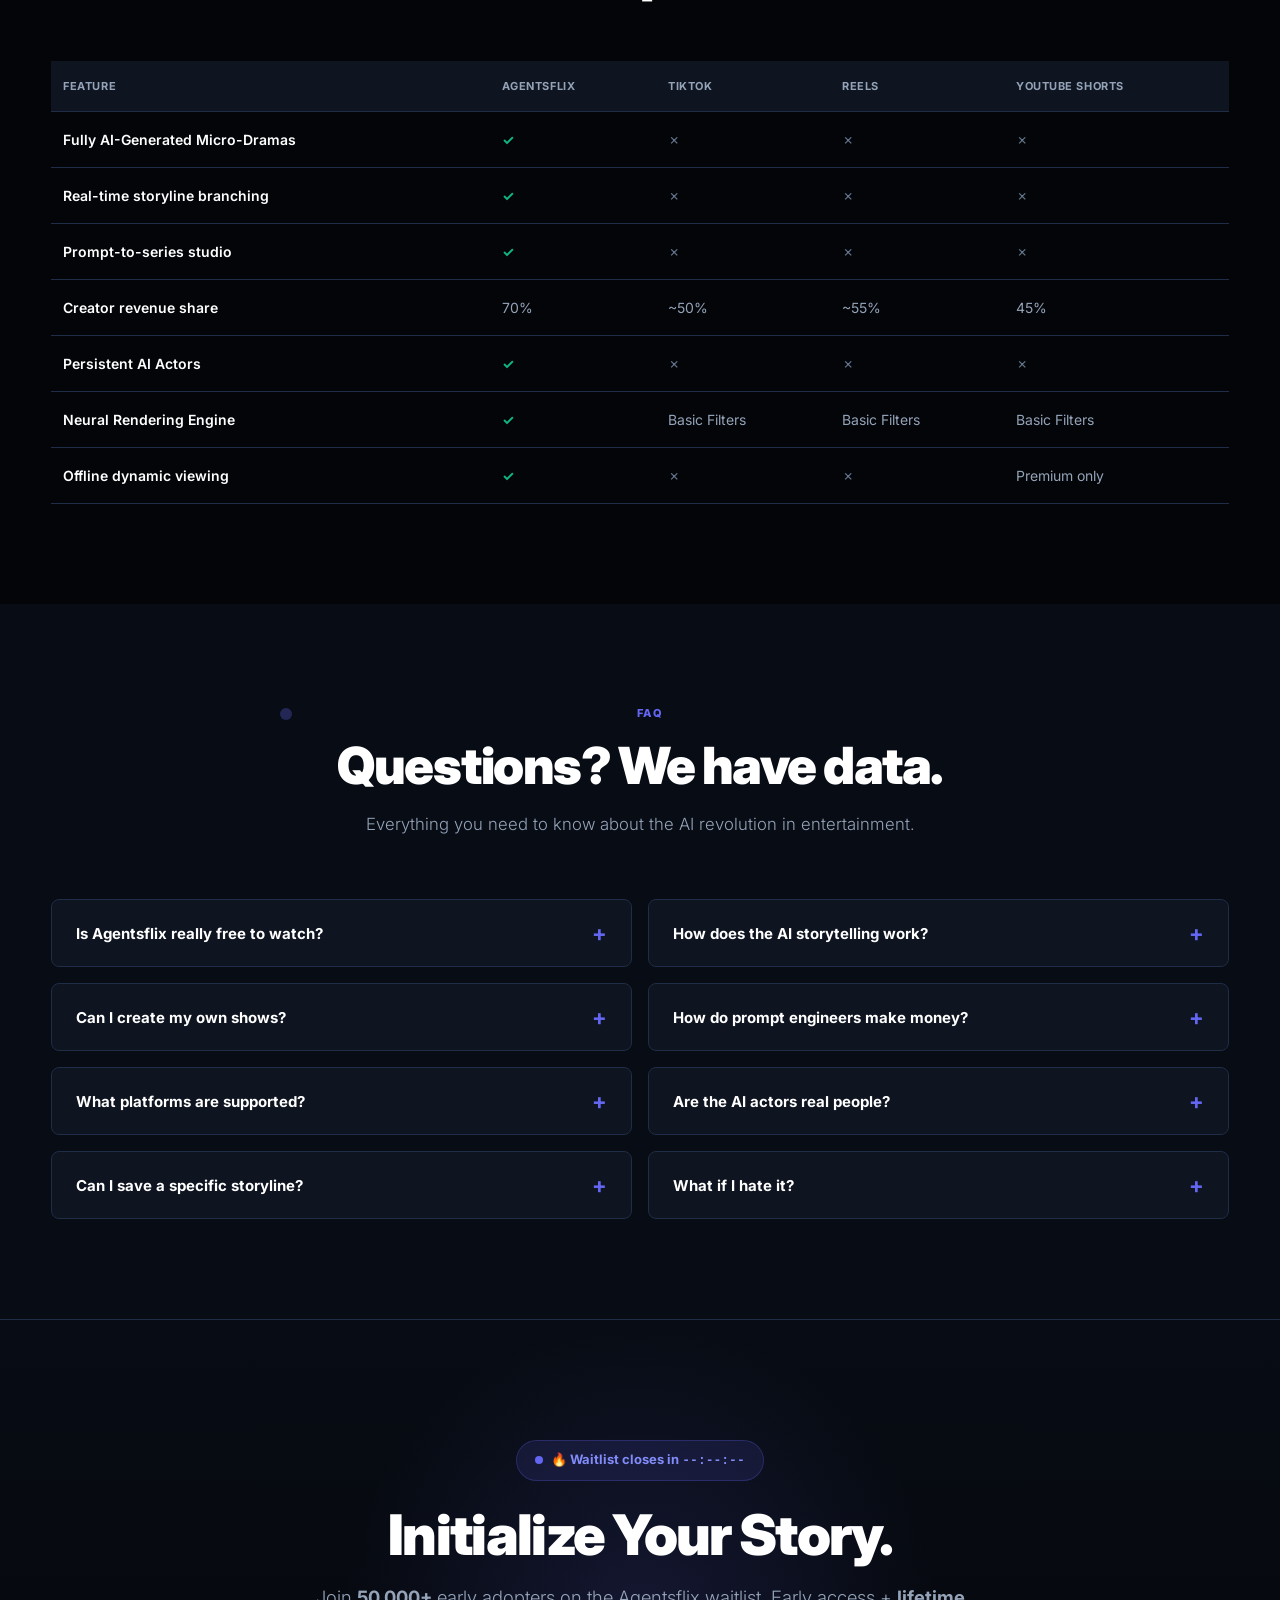
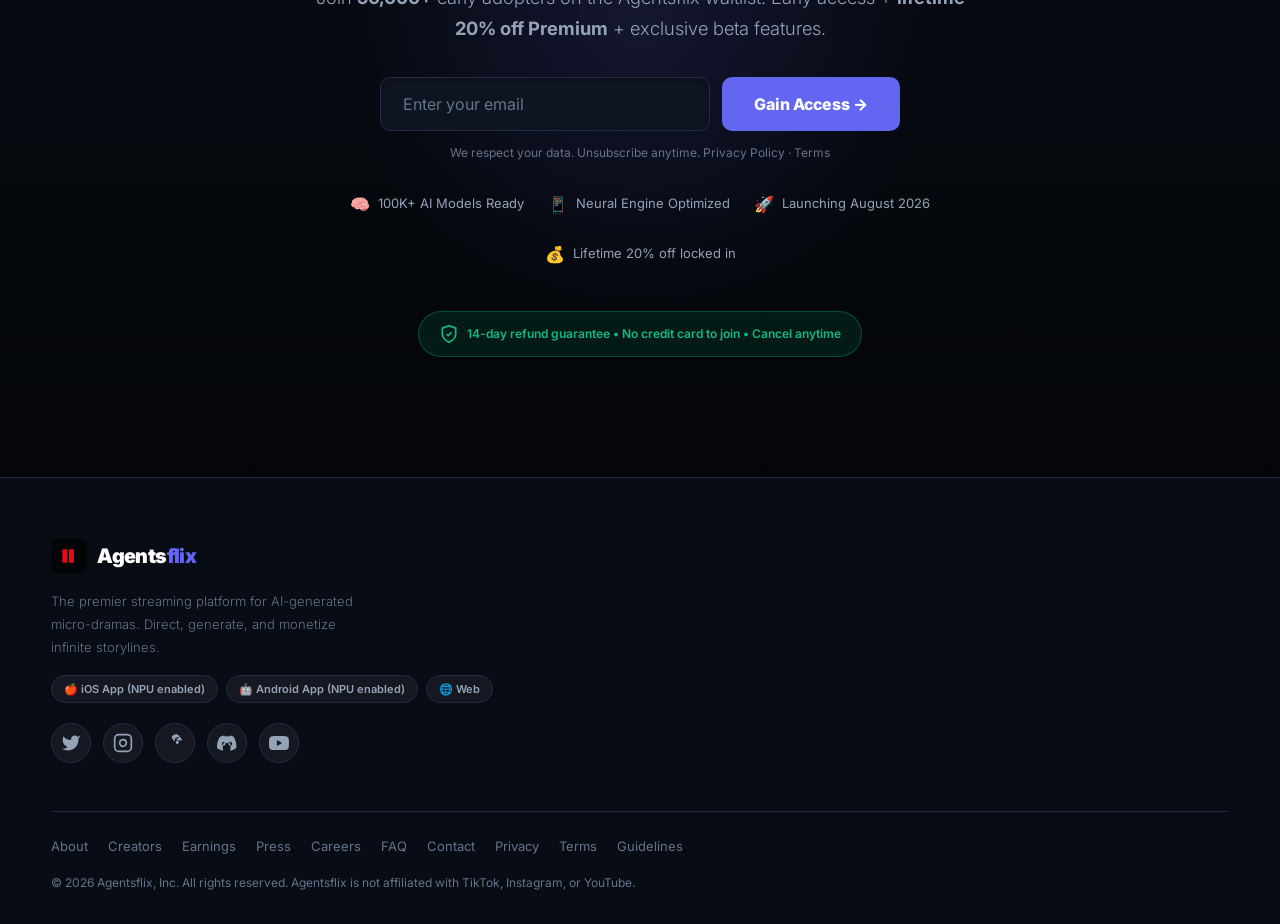
==== commit f887eae7: "Clean up hero and remove Agent Studio references" ====
--- a/index.html
+++ b/index.html
@@ -45,13 +45,12 @@
       <ul class="nav-links" role="menubar">
         <li role="none"><a href="#how-it-works" role="menuitem">How It Works</a></li>
         <li role="none"><a href="#genres" role="menuitem">Genres</a></li>
-        <li role="none"><a href="#creators" role="menuitem">For Creators</a></li>
-        <li role="none"><a href="#calculator" role="menuitem">Earnings Calculator</a></li>
-        <li role="none"><a href="#press" role="menuitem">Press</a></li>
+        <li role="none"><a href="watch.html" role="menuitem">Watch Portal</a></li>
+        <li role="none"><a href="#calculator" role="menuitem">Earnings</a></li>
         <li role="none"><a href="#faq" role="menuitem">FAQ</a></li>
       </ul>
       <div class="nav-actions">
-        <a href="#waitlist" class="btn-ghost-sm">Sign In</a>
+        <a href="watch.html" class="btn-ghost-sm">Watch Demo</a>
         <a href="#waitlist" class="btn-cta-sm">Join Waitlist →</a>
       </div>
     </div>
@@ -73,11 +72,9 @@
       <div class="hero-content">
         <div class="hero-badge" aria-label="Social proof">
           <span class="live-dot" aria-hidden="true"></span>
-          <span>100K+ AI Models</span>
+          <span>100K+ AI-Generated Stories</span>
           <span class="badge-sep" aria-hidden="true">·</span>
-          <span>Infinite Scenarios</span>
-          <span class="badge-sep" aria-hidden="true">·</span>
-          <span id="hero-spots" class="spots-live">2,847 spots left</span>
+          <span>Infinite Realities</span>
         </div>
         <h1 id="hero-title">Your AI-Directed <span class="highlight">60-Second</span> Cinema.</h1>
         <p class="hero-lead">The first streaming platform where AI agents direct, star, and dynamically adapt micro-dramas in real-time based on your reactions. Swipe into infinite realities.</p>
@@ -87,9 +84,8 @@
             <span class="btn-text">Join Waitlist — It's Free</span>
             <span class="btn-badge">Lifetime 20% Off</span>
           </a>
-          <a href="#demo" class="btn-cta-hero btn-secondary" data-cta="hero-secondary">
-            <svg width="20" height="20" viewBox="0 0 24 24" fill="none" stroke="currentColor" stroke-width="2" aria-hidden="true"><polygon points="5 3 19 12 5 21 5 3"></polygon></svg>
-            <span>Watch AI Demo</span>
+          <a href="watch.html" class="btn-cta-hero btn-secondary" data-cta="hero-secondary">
+            <span>Launch Watch Portal</span>
           </a>
         </div>
 
@@ -98,7 +94,7 @@
           <input type="email" id="hero-email" placeholder="Enter your email for early access" autocomplete="email" aria-describedby="hero-email-note" />
           <button class="hero-email-btn" onclick="joinWaitlist()" aria-label="Get early access">Get Early Access →</button>
         </div>
-        <p id="hero-email-note" class="hero-email-note">No credit card · No commitment · Be first in line · <span class="urgency-inline">Waitlist closes in <span id="hero-countdown">--:--:--</span></span></p>
+        <p id="hero-email-note" class="hero-email-note">No credit card · No commitment · Be first in line.</p>
 
         <div class="hero-trust" aria-label="Trust indicators">
           <div class="trust-item">
@@ -112,10 +108,6 @@
           <div class="trust-item">
             <svg class="trust-icon" viewBox="0 0 24 24" fill="none" stroke="currentColor" stroke-width="2" aria-hidden="true"><circle cx="12" cy="12" r="10"></circle><path d="M8 14s1.5 2 4 2 4-2 4-2"></path><line x1="9" y1="9" x2="9.01" y2="9"></line><line x1="15" y1="9" x2="15.01" y2="9"></line></svg>
             <span>Dynamic storytelling</span>
-          </div>
-          <div class="trust-item">
-            <svg class="trust-icon" viewBox="0 0 24 24" fill="none" stroke="currentColor" stroke-width="2" aria-hidden="true"><path d="M21 12V7H5v5"></path><path d="M7 19h10"></path><path d="M12 19v-5"></path></svg>
-            <span>Cancel anytime</span>
           </div>
         </div>
 
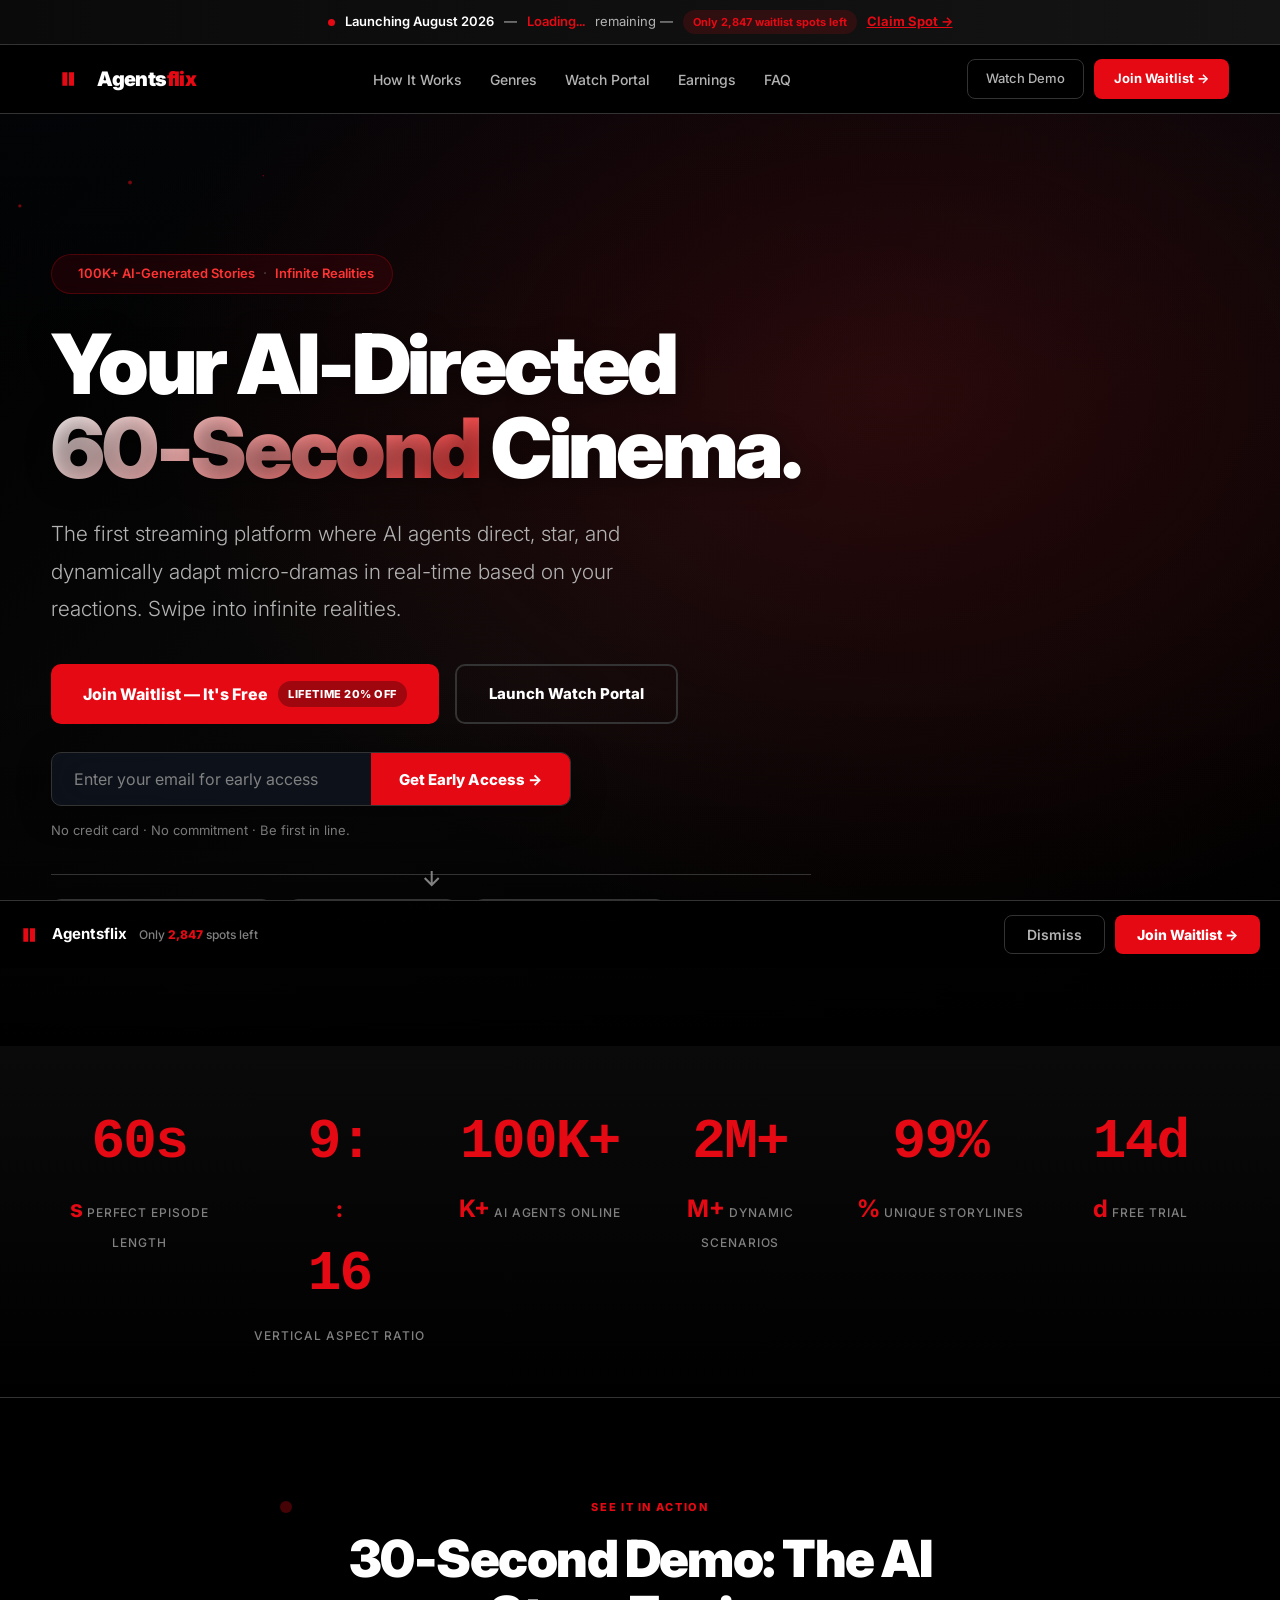
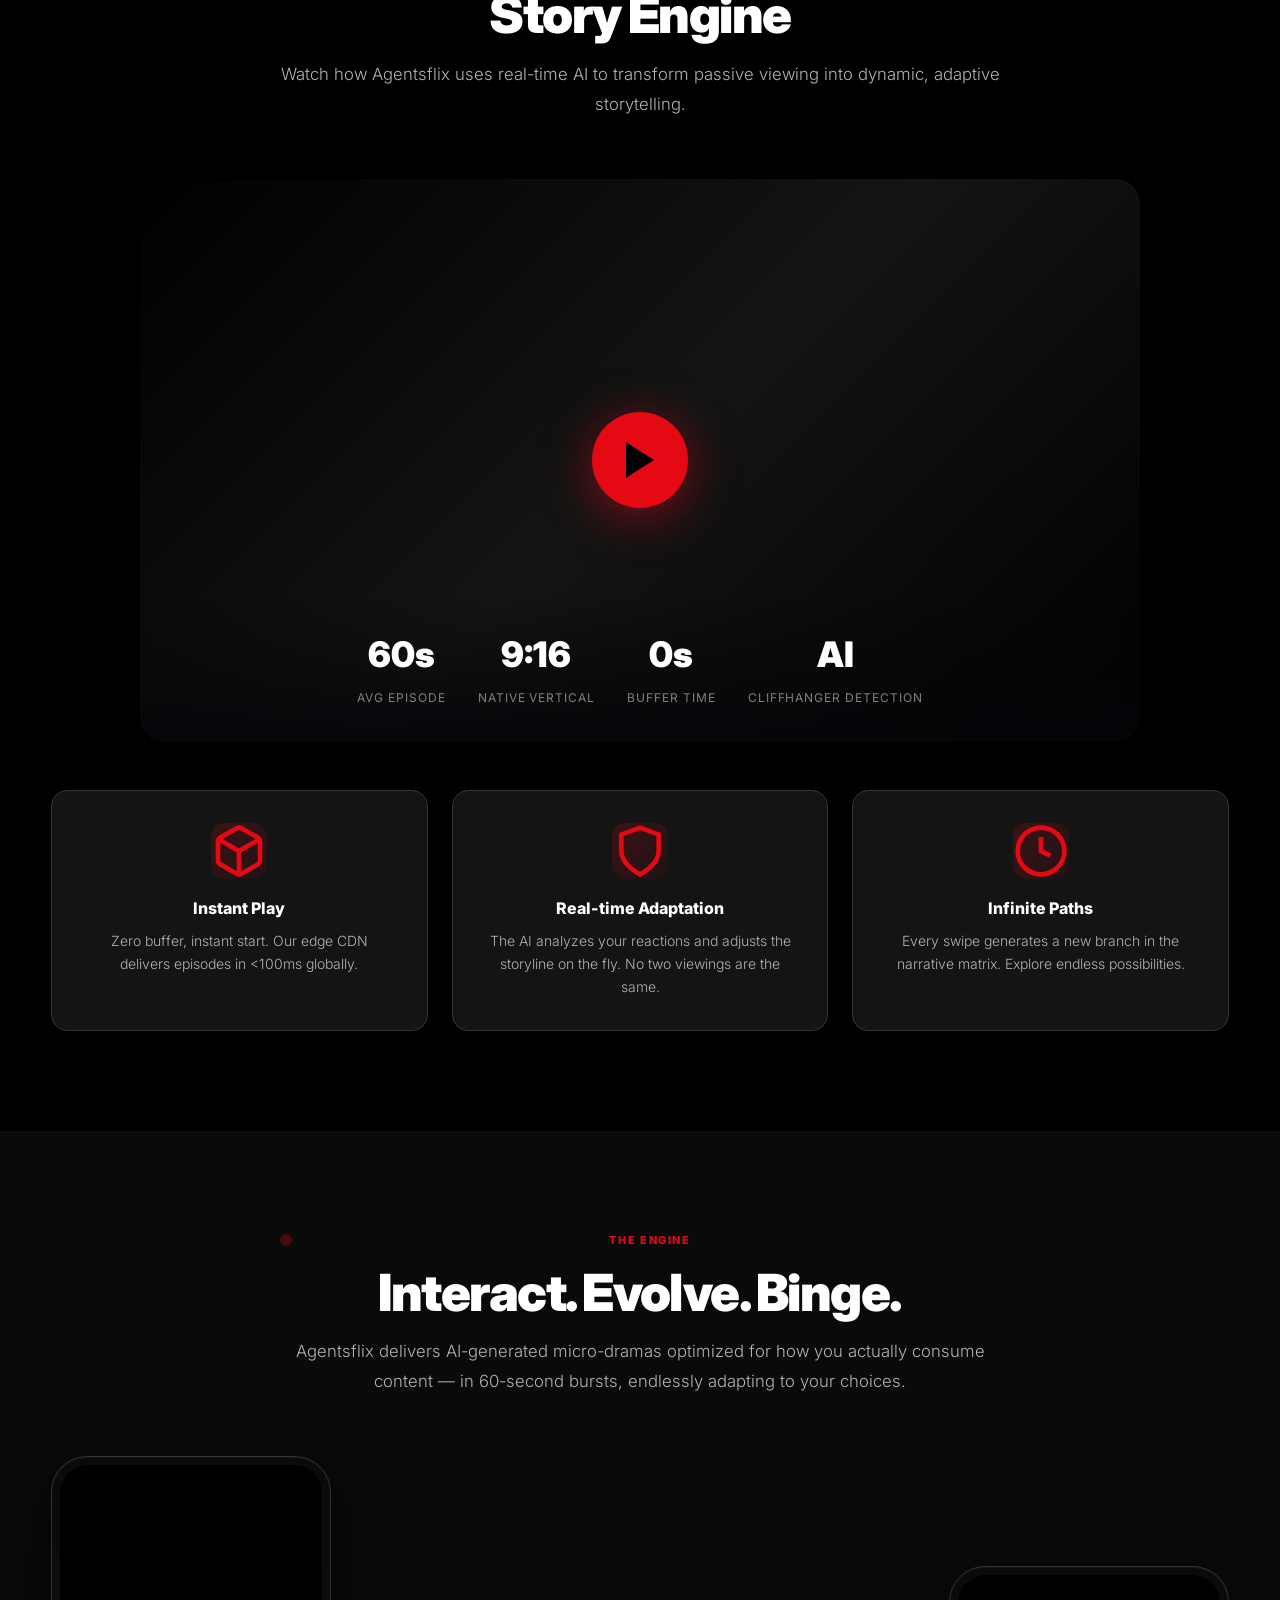
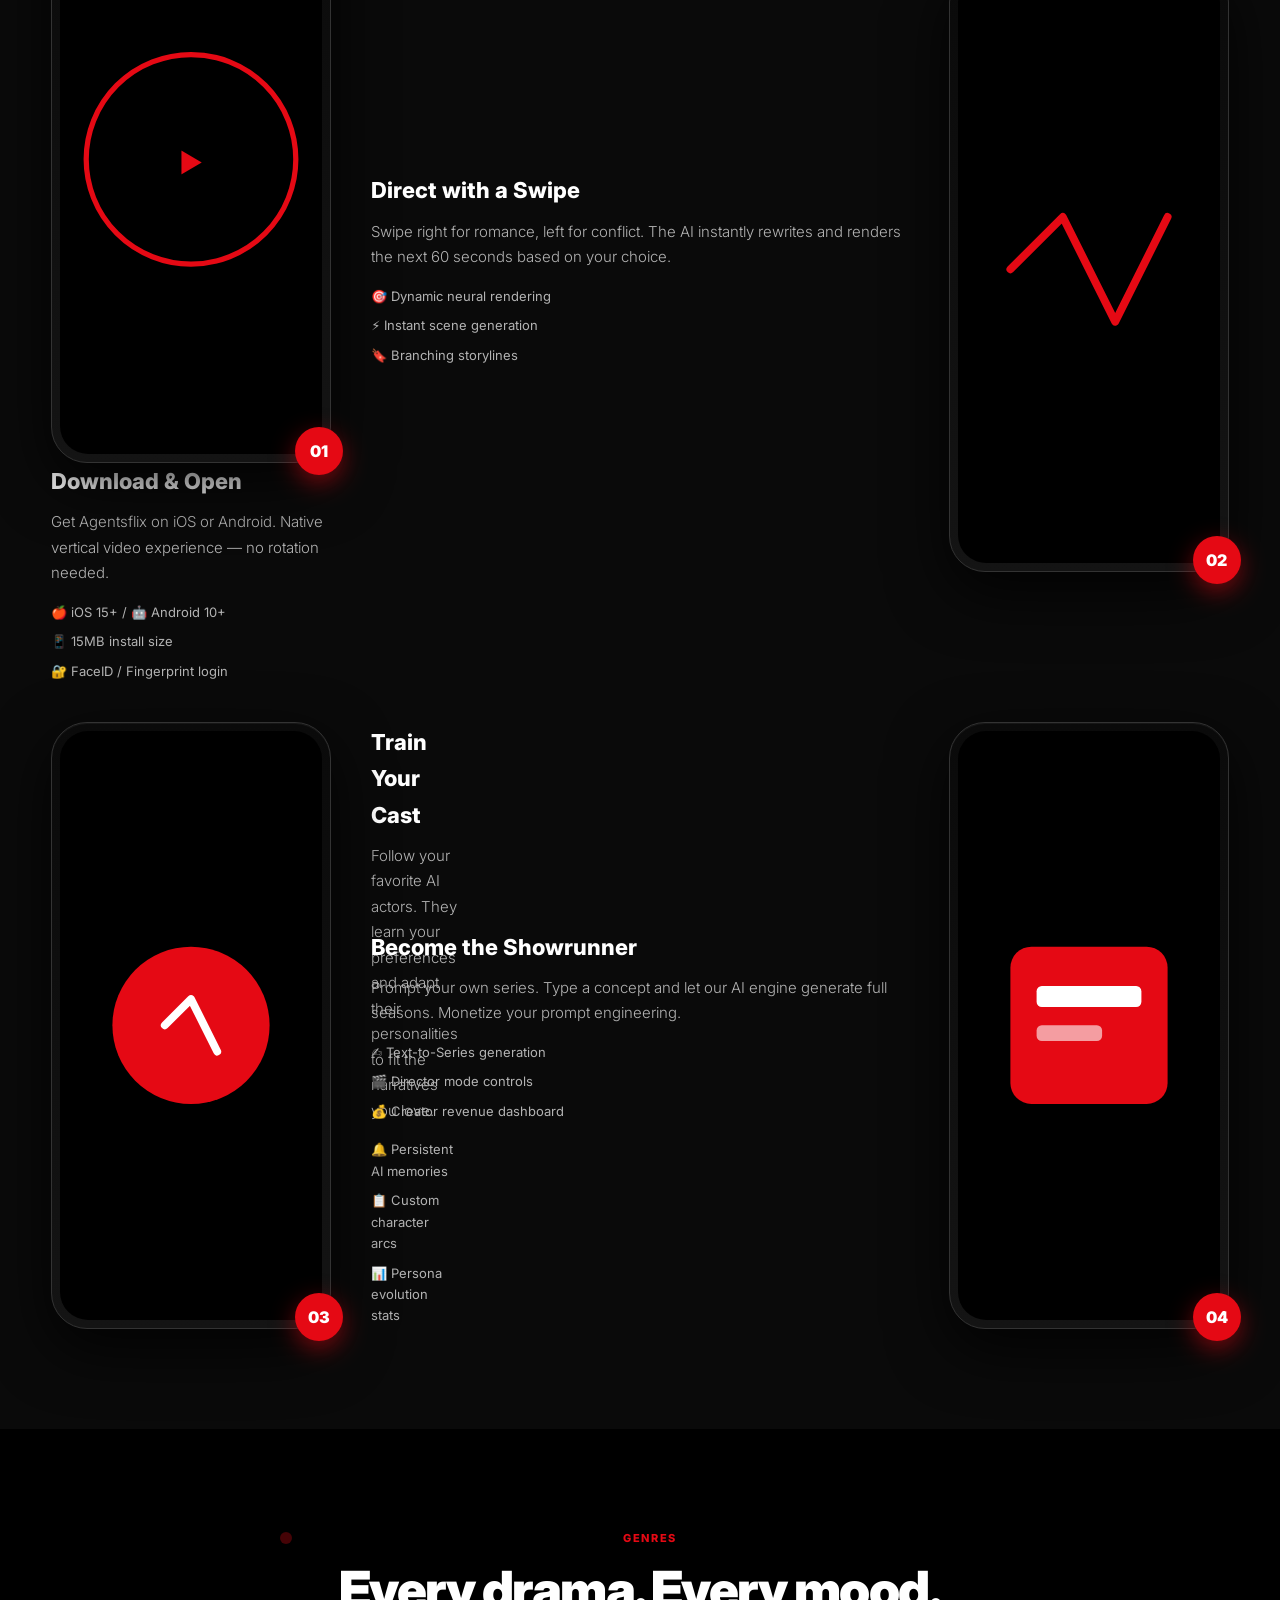
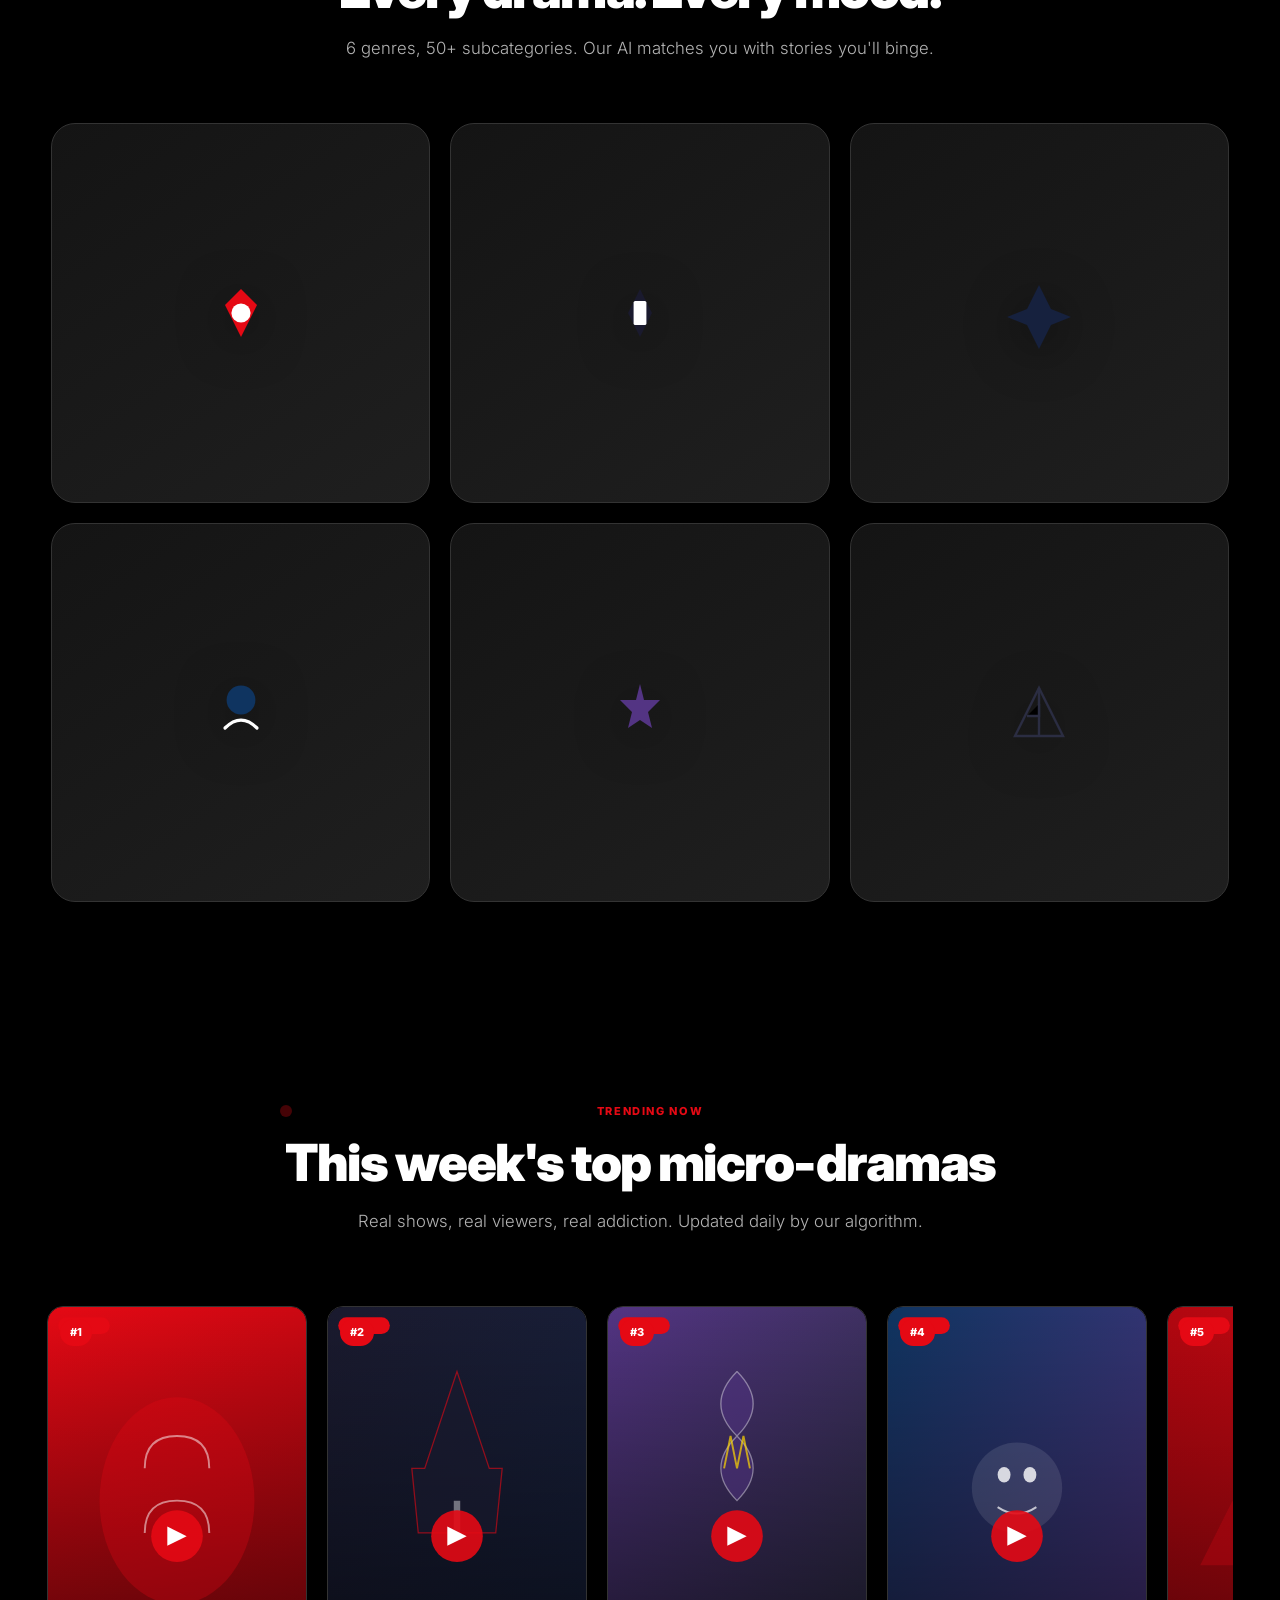
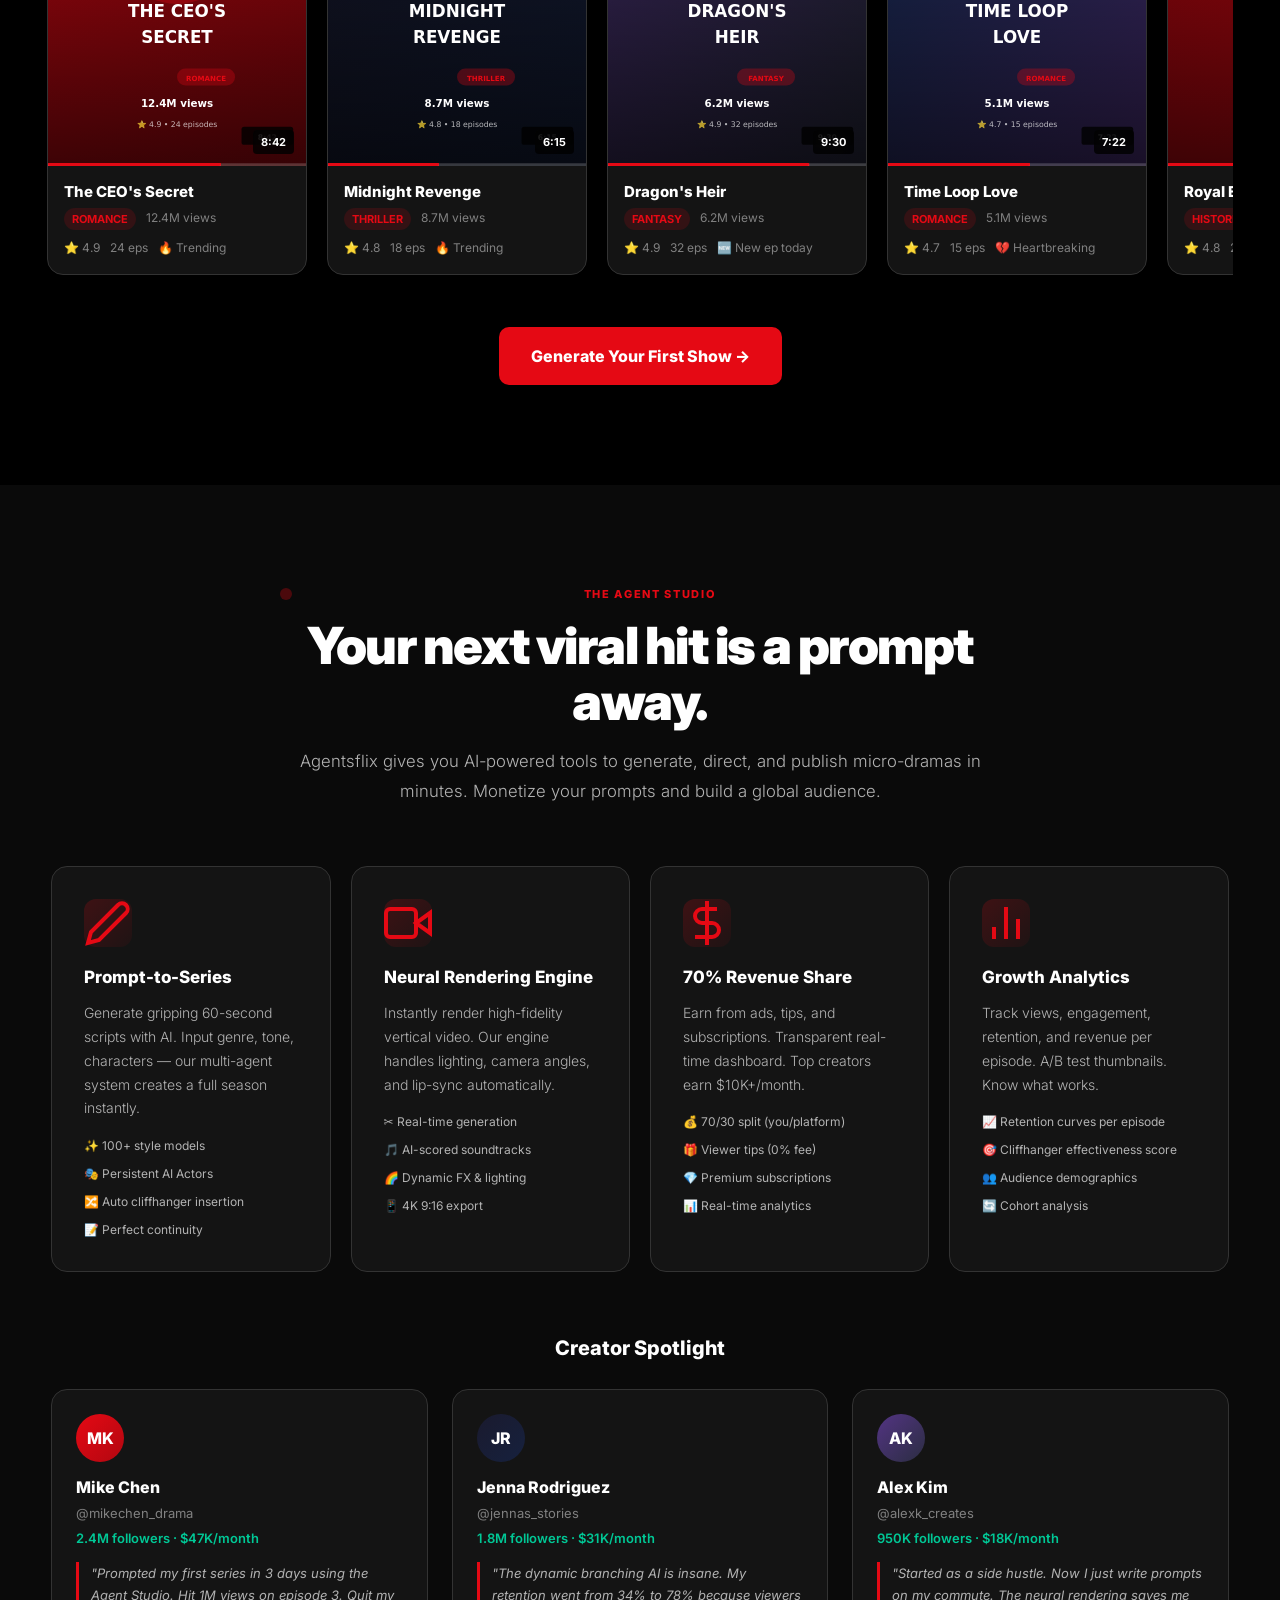
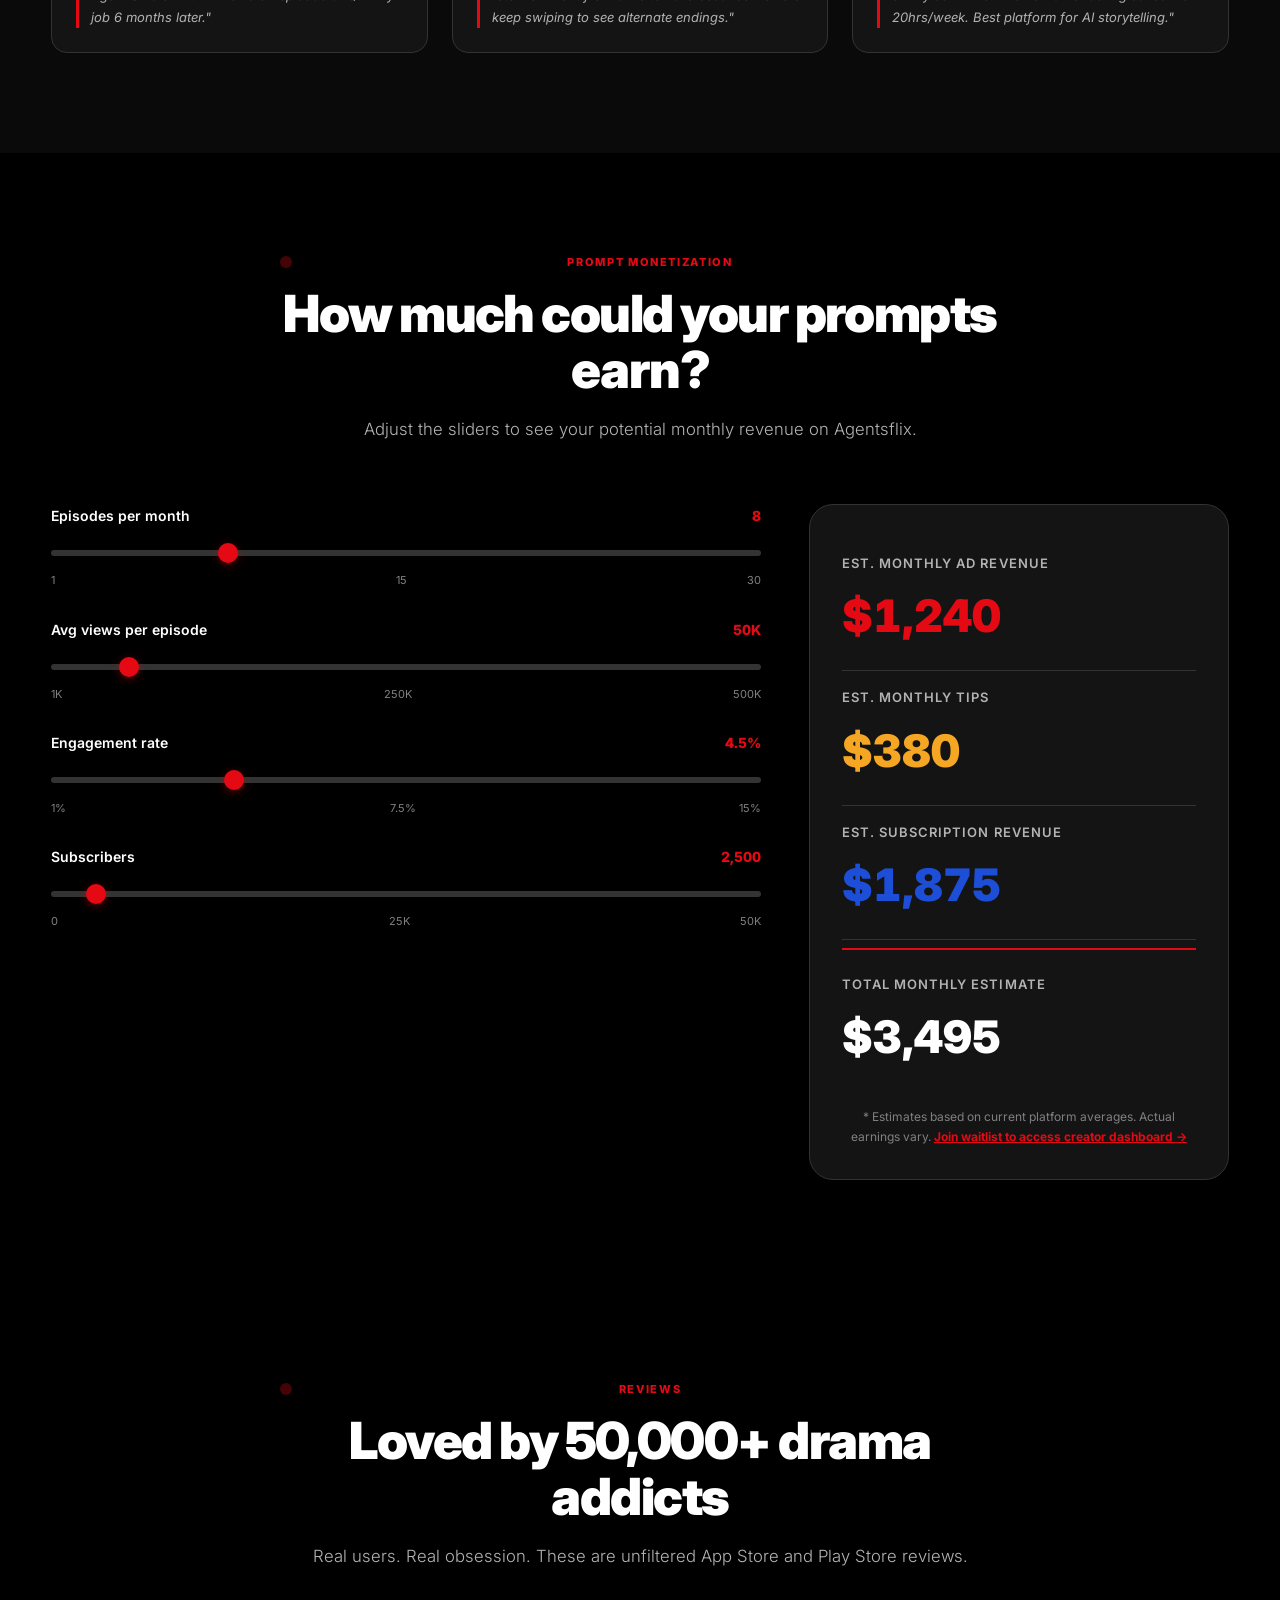
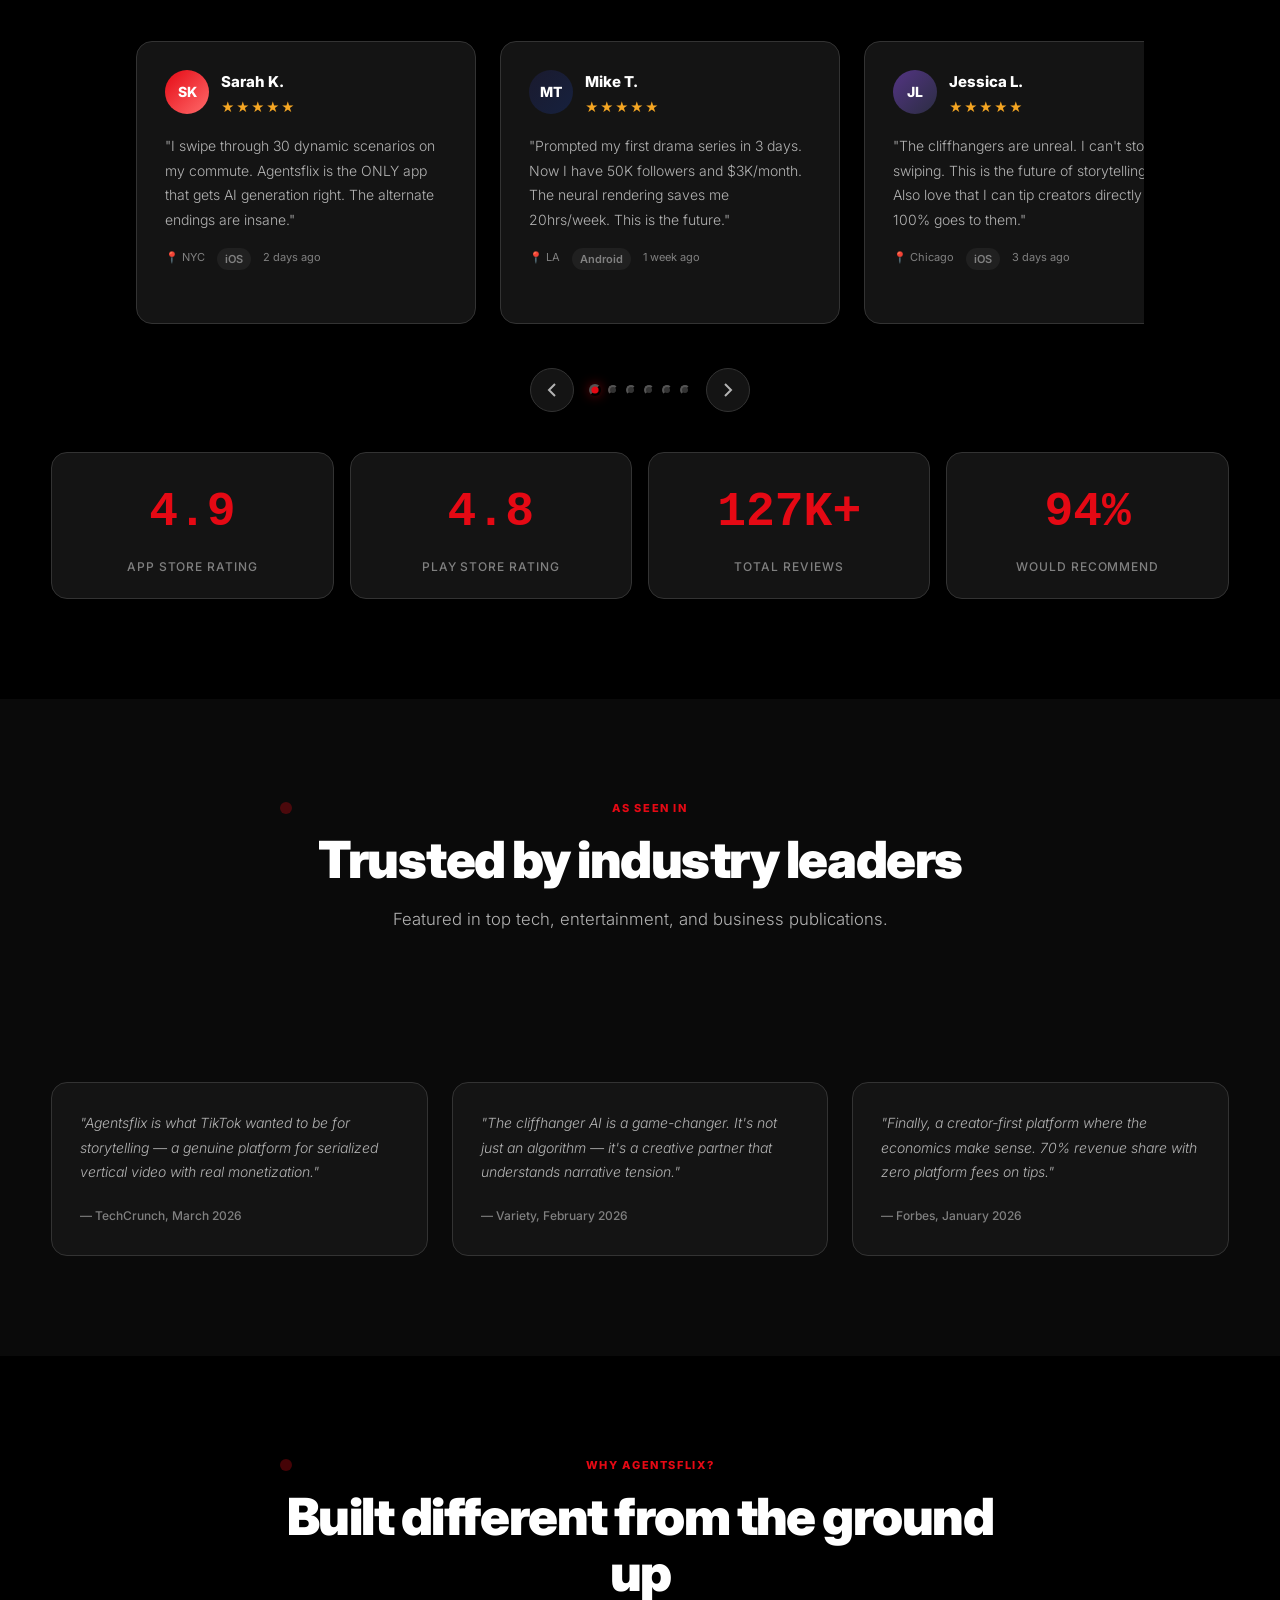
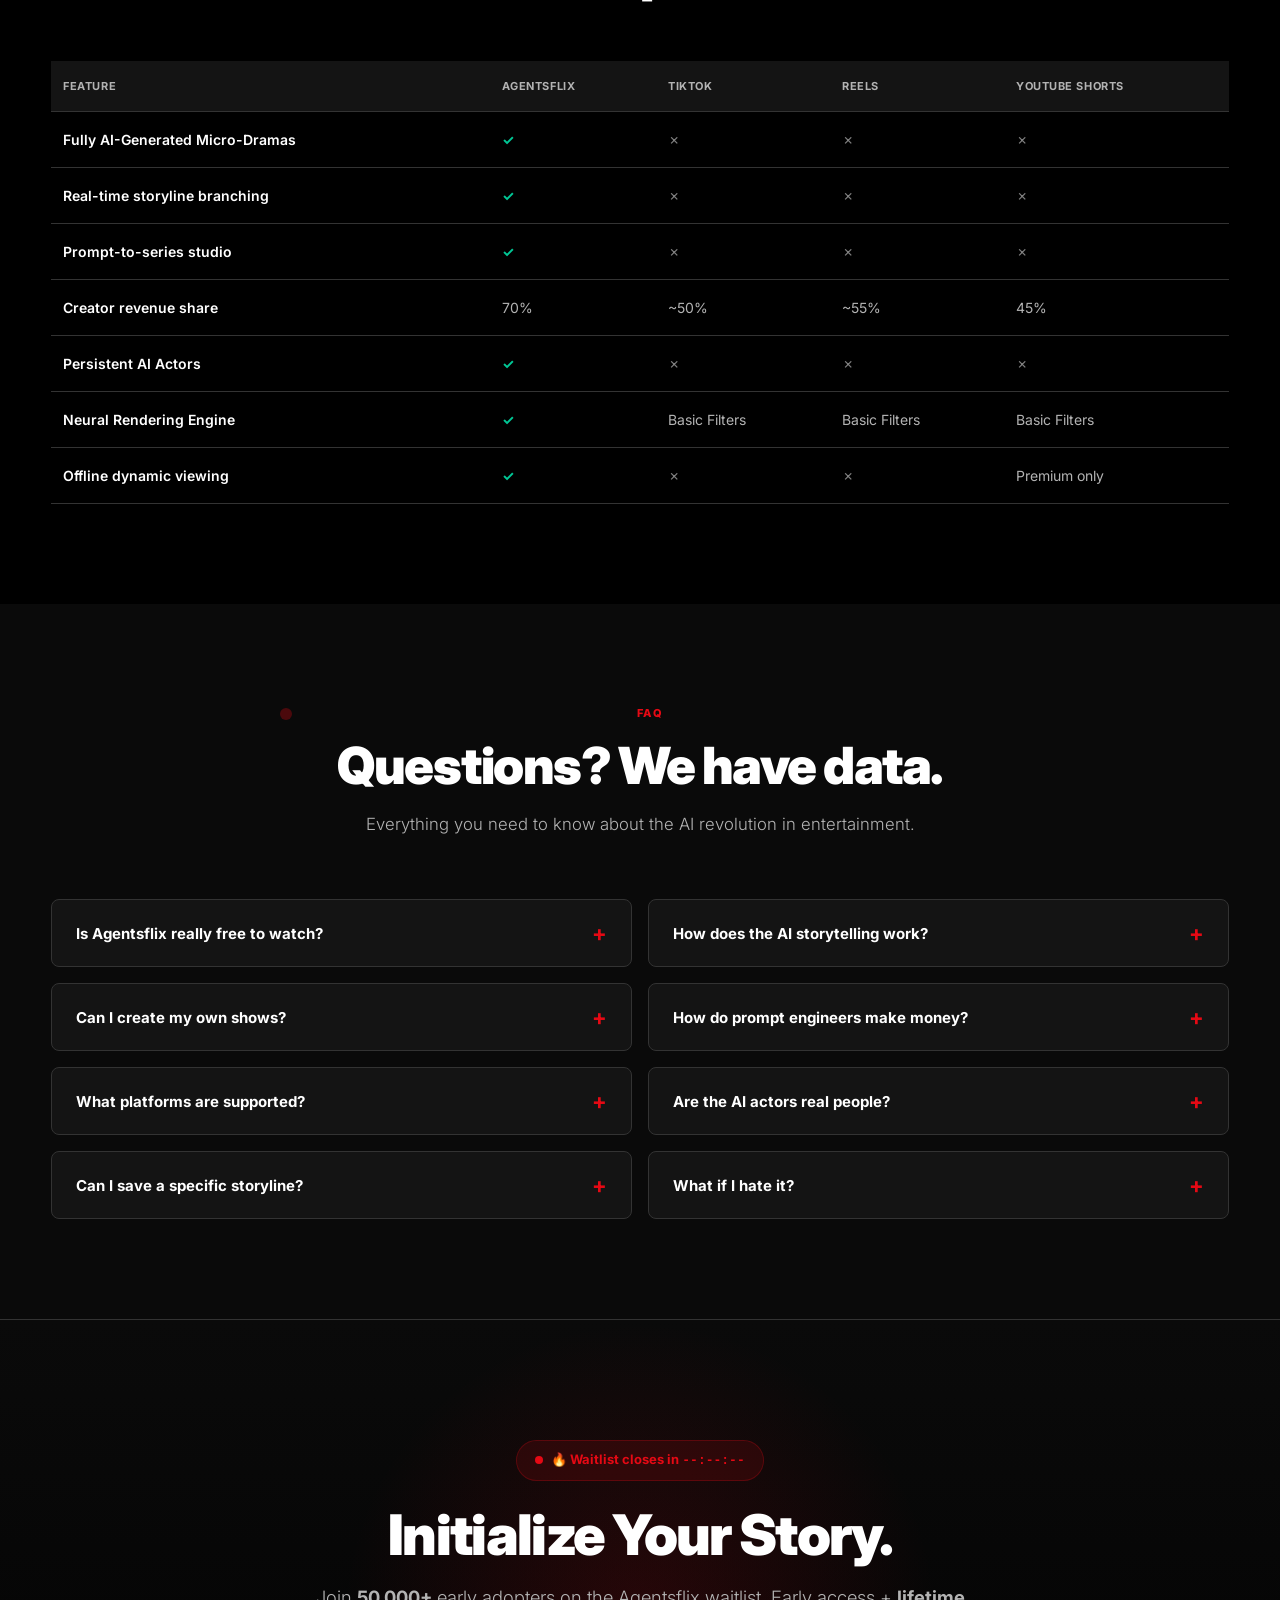
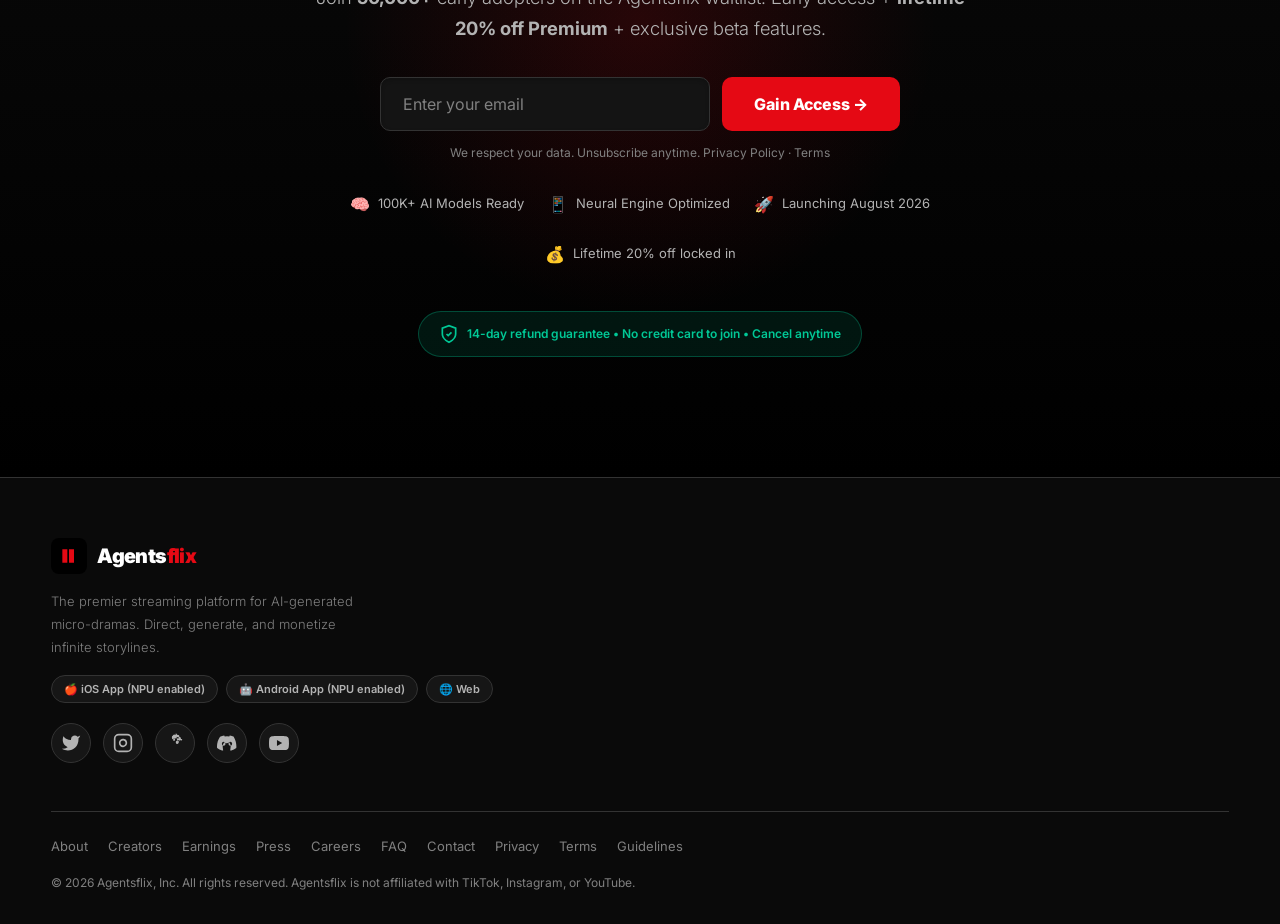
==== commit d8eecd35: "Update SEO metadata and social previews for AI redesign" ====
--- a/index.html
+++ b/index.html
@@ -3,16 +3,16 @@
 <head>
   <meta charset="UTF-8">
   <meta name="viewport" content="width=device-width, initial-scale=1.0">
-  <title>Agentsflix — Binge-Worthy Micro Dramas | Join 50K+ Waitlist</title>
-  <meta name="description" content="Agentsflix is the premier streaming platform for bite-sized dramas. Romance, thriller, fantasy — 60-second stories that hook you. Join 50,000+ on the waitlist for early access + lifetime 20% off.">
-  <meta name="keywords" content="micro dramas, short dramas, streaming app, vertical video, romance thriller, mobile streaming, coming soon, waitlist">
+  <title>Agentsflix — Dynamic AI-Directed Cinema | Watch Now</title>
+  <meta name="description" content="The world's first AI-directed micro-drama platform. Dynamic, branching storylines that adapt to you in real-time. Join the revolution in 60-second storytelling.">
+  <meta name="keywords" content="AI drama, micro-drama, agentsflix, autonomous cinema, dynamic storytelling, vertical video, streaming">
   <meta property="og:type" content="website">
-  <meta property="og:title" content="Agentsflix — Drama in 60 Seconds | Join Waitlist">
-  <meta property="og:description" content="The first streaming platform built for micro-dramas. 50K+ creators, 2M+ episodes. Join waitlist for lifetime 20% off premium.">
+  <meta property="og:title" content="Agentsflix — AI-Directed Cinema in 60 Seconds">
+  <meta property="og:description" content="Swipe through infinite, AI-generated micro-dramas. Dynamic branching plots that react to you.">
   <meta property="og:image" content="https://agentsflix.com/assets/og-image.svg">
   <meta property="og:url" content="https://agentsflix.com/">
   <meta name="twitter:card" content="summary_large_image">
-  <meta name="twitter:title" content="Agentsflix — Drama in 60 Seconds | Join Waitlist">
+  <meta name="twitter:title" content="Agentsflix — The Future of AI Cinema">
   <meta name="twitter:description" content="The first streaming platform built for micro-dramas. Join 50K+ waitlist for lifetime 20% off premium.">
   <meta name="twitter:image" content="https://agentsflix.com/assets/og-image.svg">
   <link rel="preconnect" href="https://fonts.googleapis.com">
--- a/style.css
+++ b/style.css
@@ -6,24 +6,24 @@
 @import url('https://fonts.googleapis.com/css2?family=Inter:wght@300;400;500;600;700;800;900&display=swap');
 
 :root {
-  --bg:       #030508;
-  --bg2:      #080c14;
-  --bg3:      #0e1420;
-  --bg4:      #141c2d;
-  --bg5:      #1a243a;
-  --border:   #1f2d47;
-  --border2:  #2a3b5c;
-  --text:     #e2e8f0;
-  --text2:    #94a3b8;
-  --text3:    #64748b;
-  --red:      #6366f1; /* Changed red to a cyberpunk/AI neon purple-blue */
-  --red-dk:   #4f46e5;
-  --red-lt:   #818cf8;
-  --green:    #10b981;
-  --green-dk: #059669;
-  --amber:    #f59e0b;
-  --blue:     #3b82f6;
-  --purple:   #8b5cf6;
+  --bg:       #000000;
+  --bg2:      #0a0a0a;
+  --bg3:      #141414;
+  --bg4:      #1f1f1f;
+  --bg5:      #2a2a2a;
+  --border:   #333333;
+  --border2:  #404040;
+  --text:     #ffffff;
+  --text2:    #b3b3b3;
+  --text3:    #808080;
+  --red:      #E50914; /* Back to classic red */
+  --red-dk:   #b20710;
+  --red-lt:   #ff3333;
+  --green:    #00c896;
+  --green-dk: #008f6e;
+  --amber:    #f5a623;
+  --blue:     #1d4ed8;
+  --purple:   #6d28d9;
   --r:        8px;
   --r-lg:     16px;
   --r-xl:     24px;
@@ -122,20 +122,20 @@
 .hero-video-wrapper { position:absolute; inset:0; overflow:hidden; }
 .hero-video { width:100%; height:100%; object-fit:cover; opacity:0.15; filter: contrast(1.2) saturate(1.5) hue-rotate(180deg); }
 .hero-video-fallback { position:absolute; inset:0; background:linear-gradient(135deg, var(--bg) 0%, var(--bg2) 50%, var(--bg) 100%); }
-.hero-gradient { position:absolute; inset:0; z-index:1; background: radial-gradient(ellipse at 70% 30%, rgba(99,102,241,0.15) 0%, transparent 60%), linear-gradient(to top, var(--bg) 0%, transparent 40%, transparent 70%, rgba(3,5,8,0.8) 100%); }
+.hero-gradient { position:absolute; inset:0; z-index:1; background: radial-gradient(ellipse at 70% 30%, rgba(229,9,20,0.15) 0%, transparent 60%), linear-gradient(to top, var(--bg) 0%, transparent 40%, transparent 70%, rgba(3,5,8,0.8) 100%); }
 .hero-particles { position:absolute; inset:0; z-index:1; pointer-events:none; }
 .hero-content { position:relative; z-index:2; max-width:760px; animation: heroReveal 0.8s cubic-bezier(0.16, 1, 0.3, 1); }
 @keyframes heroReveal { from{opacity:0;transform:translateY(30px);} to{opacity:1;transform:translateY(0);} }
-.hero-badge { display:inline-flex; align-items:center; gap:8px; background:rgba(99,102,241,0.1); color:var(--red-lt); font-size:13px; font-weight:600; padding:8px 18px; border-radius:100px; margin-bottom:28px; border:1px solid rgba(99,102,241,0.25); backdrop-filter:blur(10px); }
+.hero-badge { display:inline-flex; align-items:center; gap:8px; background:rgba(229,9,20,0.1); color:var(--red-lt); font-size:13px; font-weight:600; padding:8px 18px; border-radius:100px; margin-bottom:28px; border:1px solid rgba(229,9,20,0.25); backdrop-filter:blur(10px); }
 .badge-sep { color:rgba(255,255,255,0.2); }
 .spots-live { color:var(--red); font-weight:800; animation: spotsPulse 2s ease-in-out infinite; }
-@keyframes spotsPulse { 0%,100%{text-shadow:0 0 0 rgba(99,102,241,0);} 50%{text-shadow:0 0 12px rgba(99,102,241,0.8);} }
+@keyframes spotsPulse { 0%,100%{text-shadow:0 0 0 rgba(229,9,20,0);} 50%{text-shadow:0 0 12px rgba(229,9,20,0.8);} }
 h1 { font-size:clamp(2.8rem,6.5vw,5.5rem); font-weight:900; line-height:1.02; letter-spacing:-.04em; color:#fff; margin-bottom:24px; text-shadow: 0 4px 24px rgba(0,0,0,0.5); }
 .highlight { background:linear-gradient(135deg, #fff 0%, var(--red-lt) 100%); -webkit-background-clip:text; -webkit-text-fill-color:transparent; background-clip:text; }
 .hero-lead { font-size:clamp(1.1rem,2.2vw,1.3rem); color:var(--text2); line-height:1.8; margin-bottom:36px; font-weight:300; max-width:620px; }
 .hero-ctas { display:flex; gap:16px; flex-wrap:wrap; margin-bottom:28px; }
 .hero-email-cap { display:flex; gap:10px; background:rgba(14,20,32,0.8); border:1.5px solid var(--border); border-radius:10px; overflow:hidden; margin-bottom:14px; max-width:520px; backdrop-filter:blur(20px); box-shadow: 0 8px 32px rgba(0,0,0,0.4); }
-.hero-email-cap:focus-within { border-color:var(--red); box-shadow: 0 0 0 4px rgba(99,102,241,0.15); }
+.hero-email-cap:focus-within { border-color:var(--red); box-shadow: 0 0 0 4px rgba(229,9,20,0.15); }
 .hero-email-cap input { flex:1; border:none; padding:16px 22px; font-size:16px; font-family:var(--font); color:#fff; outline:none; min-width:0; background:transparent; }
 .hero-email-cap input::placeholder { color:var(--text3); }
 .hero-email-btn { background:var(--red); color:#fff; border:none; padding:16px 28px; font-size:15px; font-weight:800; font-family:var(--font); cursor:pointer; white-space:nowrap; transition:var(--transition); flex-shrink:0; }
@@ -146,7 +146,7 @@
 
 .hero-trust { display:flex; gap:16px; flex-wrap:wrap; margin-top:32px; padding-top:24px; border-top:1px solid var(--border); }
 .trust-item { display:flex; align-items:center; gap:10px; font-size:13px; color:var(--text2); font-weight:500; background:rgba(255,255,255,0.03); padding:12px 18px; border-radius:10px; border:1px solid var(--border); transition:var(--transition); }
-.trust-item:hover { border-color:var(--red); background:rgba(99,102,241,0.05); }
+.trust-item:hover { border-color:var(--red); background:rgba(229,9,20,0.05); }
 .trust-icon { width:20px; height:20px; color:var(--red-lt); flex-shrink:0; }
 
 /* SCROLL INDICATOR */
@@ -157,7 +157,7 @@
 .floating-proof { position:fixed; bottom:100px; right:24px; z-index:150; transform:translateX(120%); transition:transform .5s cubic-bezier(0.34, 1.56, 0.64, 1); }
 .floating-proof.visible { transform:translateX(0); }
 .floating-proof-inner { background:var(--bg3); border:1px solid var(--border); border-radius:12px; padding:14px 18px; display:flex; align-items:center; gap:12px; box-shadow:var(--shadow-lg); min-width:280px; }
-.proof-avatar { width:36px; height:36px; border-radius:50%; background:linear-gradient(135deg, var(--red), var(--purple)); display:flex; align-items:center; justify-content:center; font-size:14px; font-weight:700; color:#fff; flex-shrink:0; }
+.proof-avatar { width:36px; height:36px; border-radius:50%; background:linear-gradient(135deg, var(--red), var(--red-dk)); display:flex; align-items:center; justify-content:center; font-size:14px; font-weight:700; color:#fff; flex-shrink:0; }
 .proof-text { flex:1; font-size:13px; color:var(--text); }
 .proof-text strong { color:#fff; }
 .proof-time { font-size:11px; color:var(--text3); white-space:nowrap; }
@@ -189,8 +189,8 @@
 .demo-video-wrapper { position:relative; aspect-ratio:16/9; }
 .demo-video { width:100%; height:100%; object-fit:cover; border-radius: var(--r-xl); }
 .demo-video-fallback { position:absolute; inset:0; background:linear-gradient(135deg, var(--bg) 0%, var(--bg3) 50%, var(--bg) 100%); display:flex; align-items:center; justify-content:center; color:var(--text3); border-radius: var(--r-xl); }
-.demo-play-btn { position:absolute; top:50%; left:50%; transform:translate(-50%,-50%); width:96px; height:96px; border-radius:50%; background:var(--red); display:flex; align-items:center; justify-content:center; cursor:pointer; border:none; transition:var(--transition); box-shadow:0 8px 48px rgba(99,102,241,0.5); animation: playPulse 2s ease-in-out infinite; }
-@keyframes playPulse { 0%,100%{box-shadow:0 8px 48px rgba(99,102,241,0.5);} 50%{box-shadow:0 8px 64px rgba(99,102,241,0.8);} }
+.demo-play-btn { position:absolute; top:50%; left:50%; transform:translate(-50%,-50%); width:96px; height:96px; border-radius:50%; background:var(--red); display:flex; align-items:center; justify-content:center; cursor:pointer; border:none; transition:var(--transition); box-shadow:0 8px 48px rgba(229,9,20,0.5); animation: playPulse 2s ease-in-out infinite; }
+@keyframes playPulse { 0%,100%{box-shadow:0 8px 48px rgba(229,9,20,0.5);} 50%{box-shadow:0 8px 64px rgba(229,9,20,0.8);} }
 .demo-play-btn:hover { transform:translate(-50%,-50%) scale(1.1); background:var(--red-dk); }
 .demo-overlay-info { position:absolute; bottom:0; left:0; right:0; padding:32px; background:linear-gradient(to top, rgba(3,5,8,0.9), transparent); border-radius: 0 0 var(--r-xl) var(--r-xl); }
 .demo-stats { display:flex; gap:32px; justify-content:center; flex-wrap:wrap; }
@@ -201,7 +201,7 @@
 .demo-features { display:grid; grid-template-columns:repeat(3,1fr); gap:24px; }
 .demo-feature { background:var(--bg3); border:1px solid var(--border); border-radius:var(--r-lg); padding:32px; text-align:center; transition:var(--transition); }
 .demo-feature:hover { border-color:var(--red); transform:translateY(-4px); box-shadow:var(--shadow-lg); }
-.demo-feature-icon { width:56px; height:56px; margin:0 auto 16px; display:flex; align-items:center; justify-content:center; background:linear-gradient(135deg, rgba(99,102,241,0.2), rgba(99,102,241,0.05)); border-radius:14px; color:var(--red-lt); }
+.demo-feature-icon { width:56px; height:56px; margin:0 auto 16px; display:flex; align-items:center; justify-content:center; background:linear-gradient(135deg, rgba(229,9,20,0.2), rgba(229,9,20,0.05)); border-radius:14px; color:var(--red); }
 .demo-feature h4 { font-size:16px; font-weight:800; color:#fff; margin-bottom:8px; }
 .demo-feature p { font-size:14px; color:var(--text2); font-weight:300; }
 
@@ -218,7 +218,7 @@
 .phone-frame::before { content:''; position:absolute; top:12px; left:50%; transform:translateX(-50%); width:60px; height:4px; background:var(--bg); border-radius:2px; z-index:10; }
 .phone-screen { width:100%; height:100%; background:var(--bg); border-radius:28px; overflow:hidden; position:relative; }
 .step-illustration { width:100%; height:100%; display:flex; align-items:center; justify-content:center; }
-.step-number { position:absolute; bottom:-12px; right:-12px; width:48px; height:48px; border-radius:50%; background:var(--red); color:#fff; font-size:16px; font-weight:900; display:flex; align-items:center; justify-content:center; box-shadow:0 8px 24px rgba(99,102,241,0.5); }
+.step-number { position:absolute; bottom:-12px; right:-12px; width:48px; height:48px; border-radius:50%; background:var(--red); color:#fff; font-size:16px; font-weight:900; display:flex; align-items:center; justify-content:center; box-shadow:0 8px 24px rgba(229,9,20,0.5); }
 .step-content h3 { font-size:22px; font-weight:800; color:#fff; margin-bottom:10px; }
 .step-content p { font-size:15px; color:var(--text2); line-height:1.7; margin-bottom:16px; font-weight:300; }
 .step-benefits { list-style:none; display:flex; flex-direction:column; gap:8px; }
@@ -248,16 +248,16 @@
 .video-thumb { position:relative; aspect-ratio:9/16; background-size:cover; background-position:center; background-color:var(--bg); overflow:hidden; }
 .video-play-overlay { position:absolute; inset:0; display:flex; align-items:center; justify-content:center; background:rgba(3,5,8,0.6); opacity:0; transition:var(--transition); color:#fff; }
 .showcase-card:hover .video-play-overlay { opacity:1; }
-.showcase-card:hover .video-play-overlay svg { animation: playBounce 0.4s cubic-bezier(0.34, 1.56, 0.64, 1); color: var(--red-lt); }
+.showcase-card:hover .video-play-overlay svg { animation: playBounce 0.4s cubic-bezier(0.34, 1.56, 0.64, 1); color: var(--text); }
 @keyframes playBounce { 0%{transform:scale(0.5);} 50%{transform:scale(1.2);} 100%{transform:scale(1);} }
 .showcase-badge { position:absolute; top:12px; left:12px; background:var(--red); color:#fff; font-size:11px; font-weight:800; padding:4px 10px; border-radius:100px; z-index:2; }
-.showcase-duration { position:absolute; bottom:12px; right:12px; background:rgba(3,5,8,0.8); color:#fff; font-size:11px; font-weight:700; padding:3px 8px; border-radius:4px; z-index:2; backdrop-filter:blur(10px); }
+.showcase-duration { position:absolute; bottom:12px; right:12px; background:rgba(0,0,0,0.8); color:#fff; font-size:11px; font-weight:700; padding:3px 8px; border-radius:4px; z-index:2; backdrop-filter:blur(10px); }
 .showcase-progress { position:absolute; bottom:0; left:0; right:0; height:3px; background:rgba(255,255,255,0.1); z-index:2; }
 .progress-fill { height:100%; background:var(--red); border-radius:0 0 var(--r-lg) var(--r-lg); transition:width .5s ease; }
 .showcase-info { padding:16px; }
 .showcase-title { font-size:15px; font-weight:800; color:#fff; margin-bottom:6px; line-height:1.3; }
 .showcase-meta { display:flex; gap:10px; font-size:12px; color:var(--text3); margin-bottom:8px; }
-.showcase-genre { background:rgba(99,102,241,0.15); color:var(--red-lt); padding:2px 8px; border-radius:100px; font-weight:700; font-size:11px; text-transform:uppercase; }
+.showcase-genre { background:rgba(229,9,20,0.15); color:var(--red); padding:2px 8px; border-radius:100px; font-weight:700; font-size:11px; text-transform:uppercase; }
 .showcase-stats { display:flex; gap:10px; font-size:12px; color:var(--text3); flex-wrap:wrap; }
 .showcase-cta { text-align:center; margin-top:32px; }
 
@@ -288,10 +288,10 @@
 .calculator-wrap { display:grid; grid-template-columns: 1fr 420px; gap:48px; align-items:start; }
 .calculator-inputs { display:flex; flex-direction:column; gap:28px; }
 .calc-slider label { display:flex; justify-content:space-between; align-items:center; font-size:14px; font-weight:600; color:#fff; margin-bottom:10px; }
-.slider-value { color:var(--red-lt); font-weight:800; font-variant-numeric: tabular-nums; }
+.slider-value { color:var(--red); font-weight:800; font-variant-numeric: tabular-nums; }
 .calc-slider input[type="range"] { width:100%; height:6px; -webkit-appearance:none; appearance:none; background:var(--border); border-radius:3px; outline:none; cursor:pointer; }
-.calc-slider input[type="range"]::-webkit-slider-thumb { -webkit-appearance:none; appearance:none; width:20px; height:20px; border-radius:50%; background:var(--red); cursor:pointer; transition:var(--transition); box-shadow:0 2px 8px rgba(99,102,241,0.4); }
-.calc-slider input[type="range"]::-webkit-slider-thumb:hover { transform:scale(1.2); box-shadow:0 4px 16px rgba(99,102,241,0.6); }
+.calc-slider input[type="range"]::-webkit-slider-thumb { -webkit-appearance:none; appearance:none; width:20px; height:20px; border-radius:50%; background:var(--red); cursor:pointer; transition:var(--transition); box-shadow:0 2px 8px rgba(229,9,20,0.4); }
+.calc-slider input[type="range"]::-webkit-slider-thumb:hover { transform:scale(1.2); box-shadow:0 4px 16px rgba(229,9,20,0.6); }
 .slider-ticks { display:flex; justify-content:space-between; margin-top:8px; font-size:11px; color:var(--text3); }
 .calculator-results { background:var(--bg3); border:1px solid var(--border); border-radius:var(--r-xl); padding:32px; position:sticky; top:100px; }
 .calc-result { display:flex; flex-direction:column; gap:6px; padding:16px 0; border-bottom:1px solid var(--border); }
@@ -320,11 +320,11 @@
 .testimonial-platform { background:rgba(255,255,255,0.05); padding:2px 8px; border-radius:100px; font-weight:600; }
 .carousel-controls { display:flex; align-items:center; justify-content:center; gap:16px; margin-top:24px; }
 .carousel-btn { width:44px; height:44px; border-radius:50%; background:var(--bg3); border:1px solid var(--border); display:flex; align-items:center; justify-content:center; cursor:pointer; color:var(--text2); transition:var(--transition); }
-.carousel-btn:hover { border-color:var(--red); color:var(--red-lt); background:rgba(99,102,241,0.1); }
+.carousel-btn:hover { border-color:var(--red); color:var(--red); background:rgba(229,9,20,0.1); }
 .carousel-btn:disabled { opacity:0.4; cursor:not-allowed; }
 .carousel-dots { display:flex; gap:8px; }
 .carousel-dot { width:10px; height:10px; border-radius:50%; background:var(--border); cursor:pointer; transition:var(--transition); }
-.carousel-dot.active { background:var(--red); transform:scale(1.2); box-shadow: 0 0 10px rgba(99,102,241,0.5); }
+.carousel-dot.active { background:var(--red); transform:scale(1.2); box-shadow: 0 0 10px rgba(229,9,20,0.5); }
 .review-summary { display:grid; grid-template-columns:repeat(4,1fr); gap:16px; margin-top:40px; text-align:center; }
 .summary-stat { padding:20px; background:var(--bg3); border:1px solid var(--border); border-radius:var(--r-lg); }
 .summary-num { font-size:clamp(2rem,4vw,3rem); font-weight:900; color:var(--red); display:block; font-family: 'SF Mono', 'Fira Code', monospace; }
@@ -367,9 +367,9 @@
 
 /* ── FINAL CTA ── */
 .final-cta { padding:120px 0; background:linear-gradient(180deg, var(--bg2), var(--bg)); border-top:1px solid var(--border); position:relative; overflow:hidden; }
-.final-cta::before { content:''; position:absolute; top:0; left:50%; transform:translateX(-50%); width:600px; height:600px; background:radial-gradient(circle, rgba(99,102,241,0.15) 0%, transparent 70%); pointer-events:none; }
+.final-cta::before { content:''; position:absolute; top:0; left:50%; transform:translateX(-50%); width:600px; height:600px; background:radial-gradient(circle, rgba(229,9,20,0.15) 0%, transparent 70%); pointer-events:none; }
 .cta-card { position:relative; z-index:1; text-align:center; max-width:680px; margin:0 auto; }
-.cta-badge { display:inline-flex; align-items:center; gap:8px; background:rgba(99,102,241,0.12); color:var(--red-lt); font-size:13px; font-weight:700; padding:8px 18px; border-radius:100px; margin-bottom:24px; border:1px solid rgba(99,102,241,0.25); }
+.cta-badge { display:inline-flex; align-items:center; gap:8px; background:rgba(229,9,20,0.12); color:var(--red); font-size:13px; font-weight:700; padding:8px 18px; border-radius:100px; margin-bottom:24px; border:1px solid rgba(229,9,20,0.25); }
 .badge-pulse { width:8px; height:8px; background:var(--red); border-radius:50%; animation:pulse 1.4s ease-in-out infinite; }
 #cta-countdown { font-variant-numeric: tabular-nums; font-family: 'SF Mono', 'Fira Code', monospace; font-weight:800; }
 .cta-card h2 { font-size:clamp(2.2rem,4.5vw,3.5rem); font-weight:900; letter-spacing:-.03em; line-height:1.1; color:#fff; margin-bottom:16px; }
@@ -377,7 +377,7 @@
 .waitlist-form { display:flex; gap:12px; justify-content:center; flex-wrap:wrap; margin-bottom:16px; }
 .waitlist-form .form-row { display:flex; gap:12px; width:100%; max-width:520px; margin:0 auto; }
 .waitlist-form input { flex:1; background:var(--bg3); border:1.5px solid var(--border); border-radius:10px; padding:16px 22px; font-size:16px; font-family:var(--font); color:#fff; outline:none; min-width:280px; transition:var(--transition); box-shadow: inset 0 2px 4px rgba(0,0,0,0.2); }
-.waitlist-form input:focus { border-color:var(--red); box-shadow:0 0 0 4px rgba(99,102,241,0.15), inset 0 2px 4px rgba(0,0,0,0.2); }
+.waitlist-form input:focus { border-color:var(--red); box-shadow:0 0 0 4px rgba(229,9,20,0.15), inset 0 2px 4px rgba(0,0,0,0.2); }
 .waitlist-form input::placeholder { color:var(--text3); }
 .waitlist-note { font-size:12px; color:var(--text3); }
 .waitlist-social-proof { display:flex; justify-content:center; gap:24px; flex-wrap:wrap; margin:28px 0; }
@@ -394,7 +394,7 @@
 .foot-badge { font-size:11px; font-weight:600; background:rgba(255,255,255,0.05); border:1px solid var(--border); padding:4px 12px; border-radius:100px; color:var(--text2); display: flex; align-items: center; gap: 4px; }
 .foot-social { display:flex; gap:12px; margin-top:20px; }
 .social-link { width:40px; height:40px; border-radius:50%; background:rgba(255,255,255,0.05); border:1px solid var(--border); display:flex; align-items:center; justify-content:center; color:var(--text2); transition:var(--transition); }
-.social-link:hover { border-color:var(--red); color:var(--red-lt); background:rgba(99,102,241,0.1); }
+.social-link:hover { border-color:var(--red); color:var(--red); background:rgba(229,9,20,0.1); }
 .foot-bottom { display:flex; justify-content:space-between; flex-wrap:wrap; gap:16px; padding-top:24px; border-top:1px solid var(--border); }
 .foot-links { display:flex; flex-wrap:wrap; gap:20px; }
 .foot-links a { font-size:13px; color:var(--text3); transition:var(--transition); }
@@ -418,11 +418,11 @@
 .form-field-full { grid-column:span 2; }
 .form-field label { font-size:13px; font-weight:700; color:var(--text); }
 .form-field input, .form-field select { background:var(--bg2); border:1.5px solid var(--border); border-radius:10px; padding:14px 18px; font-size:15px; font-family:var(--font); color:#fff; transition:var(--transition); width:100%; box-shadow: inset 0 2px 4px rgba(0,0,0,0.2); }
-.form-field input:focus, .form-field select:focus { outline:none; border-color:var(--red); box-shadow:0 0 0 4px rgba(99,102,241,0.15), inset 0 2px 4px rgba(0,0,0,0.2); }
+.form-field input:focus, .form-field select:focus { outline:none; border-color:var(--red); box-shadow:0 0 0 4px rgba(229,9,20,0.15), inset 0 2px 4px rgba(0,0,0,0.2); }
 .form-field input::placeholder { color:var(--text3); }
 .form-hint { font-size:11px; color:var(--text3); }
 .form-submit-btn { width:100%; background:var(--red); color:#fff; font-size:16px; font-weight:800; padding:16px; border-radius:10px; border:none; cursor:pointer; font-family:var(--font); transition:var(--transition); margin-bottom:12px; }
-.form-submit-btn:hover { background:var(--red-dk); transform:translateY(-1px); box-shadow:0 4px 20px rgba(99,102,241,0.4); }
+.form-submit-btn:hover { background:var(--red-dk); transform:translateY(-1px); box-shadow:0 4px 20px rgba(229,9,20,0.4); }
 .form-fine-print { font-size:12px; color:var(--text3); text-align:center; line-height:1.6; }
 
 /* ── EXIT INTENT ── */
@@ -435,7 +435,7 @@
 .exit-intent-box p { font-size:15px; color:var(--text2); margin-bottom:24px; font-weight:300; line-height:1.7; }
 .exit-intent-form { display:flex; gap:12px; justify-content:center; flex-wrap:wrap; }
 .exit-intent-form input { background:var(--bg2); border:1.5px solid var(--border); border-radius:10px; padding:16px 20px; font-size:16px; font-family:var(--font); color:#fff; min-width:260px; outline:none; transition:var(--transition); box-shadow: inset 0 2px 4px rgba(0,0,0,0.2); }
-.exit-intent-form input:focus { border-color:var(--red); box-shadow:0 0 0 4px rgba(99,102,241,0.15), inset 0 2px 4px rgba(0,0,0,0.2); }
+.exit-intent-form input:focus { border-color:var(--red); box-shadow:0 0 0 4px rgba(229,9,20,0.15), inset 0 2px 4px rgba(0,0,0,0.2); }
 .exit-note { font-size:12px; color:var(--text3); margin-top:16px; }
 
 /* ── STICKY BAR ── */
@@ -446,10 +446,10 @@
 .sticky-bar-left svg { color:var(--red); }
 .sticky-bar-left strong { color:#fff; font-size:15px; font-weight:700; }
 .sticky-sub { color:var(--text3); font-size:12px; font-weight:500; }
-.sticky-sub span { color:var(--red-lt); font-weight:800; }
+.sticky-sub span { color:var(--red); font-weight:800; }
 .sticky-bar-right { display:flex; gap:10px; flex-shrink:0; }
 .sticky-btn-p { background:var(--red); color:#fff; font-size:14px; font-weight:800; padding:10px 22px; border-radius:8px; border:none; cursor:pointer; font-family:var(--font); white-space:nowrap; transition:var(--transition); }
-.sticky-btn-p:hover { background:var(--red-dk); transform:translateY(-1px); box-shadow:0 4px 20px rgba(99,102,241,0.4); }
+.sticky-btn-p:hover { background:var(--red-dk); transform:translateY(-1px); box-shadow:0 4px 20px rgba(229,9,20,0.4); }
 .sticky-btn-g { background:transparent; color:var(--text2); font-size:14px; font-weight:600; padding:10px 22px; border-radius:8px; border:1px solid var(--border); cursor:pointer; font-family:var(--font); white-space:nowrap; transition:var(--transition); }
 .sticky-btn-g:hover { color:#fff; border-color:#fff; }
 
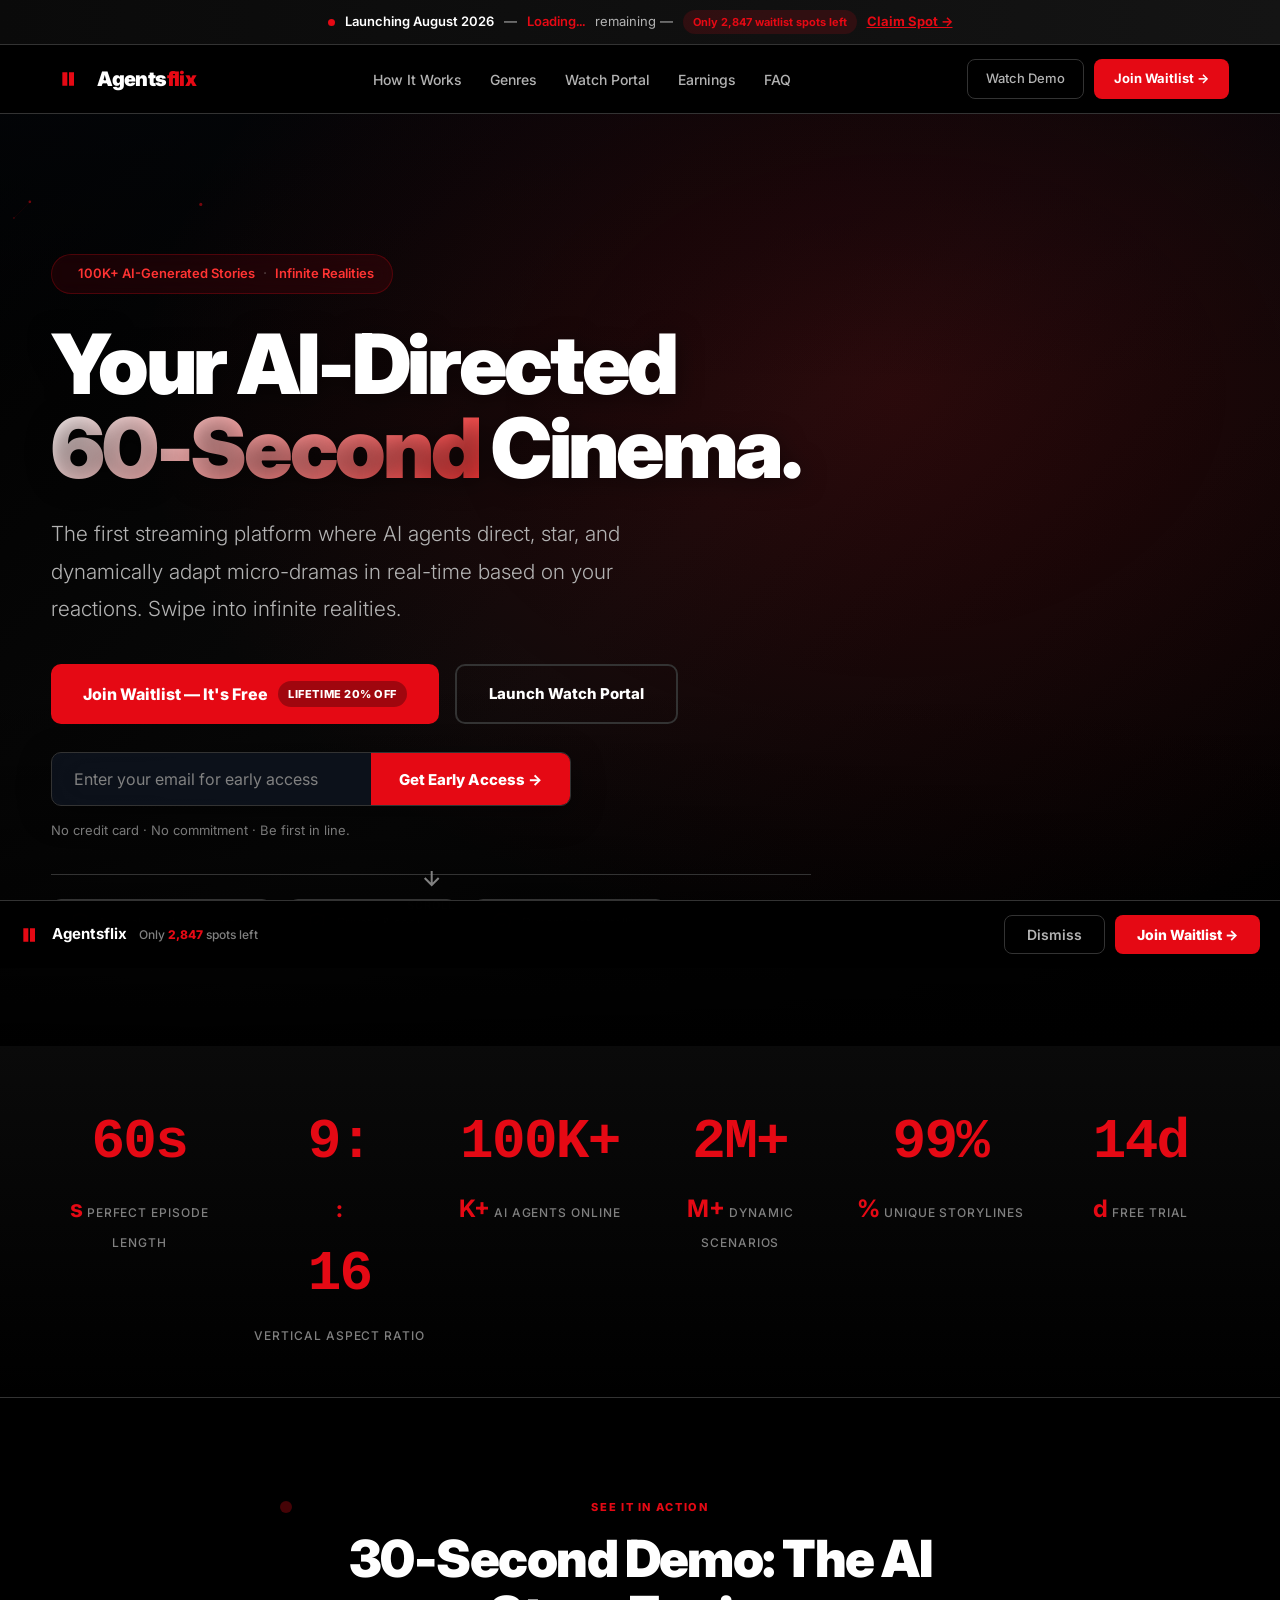
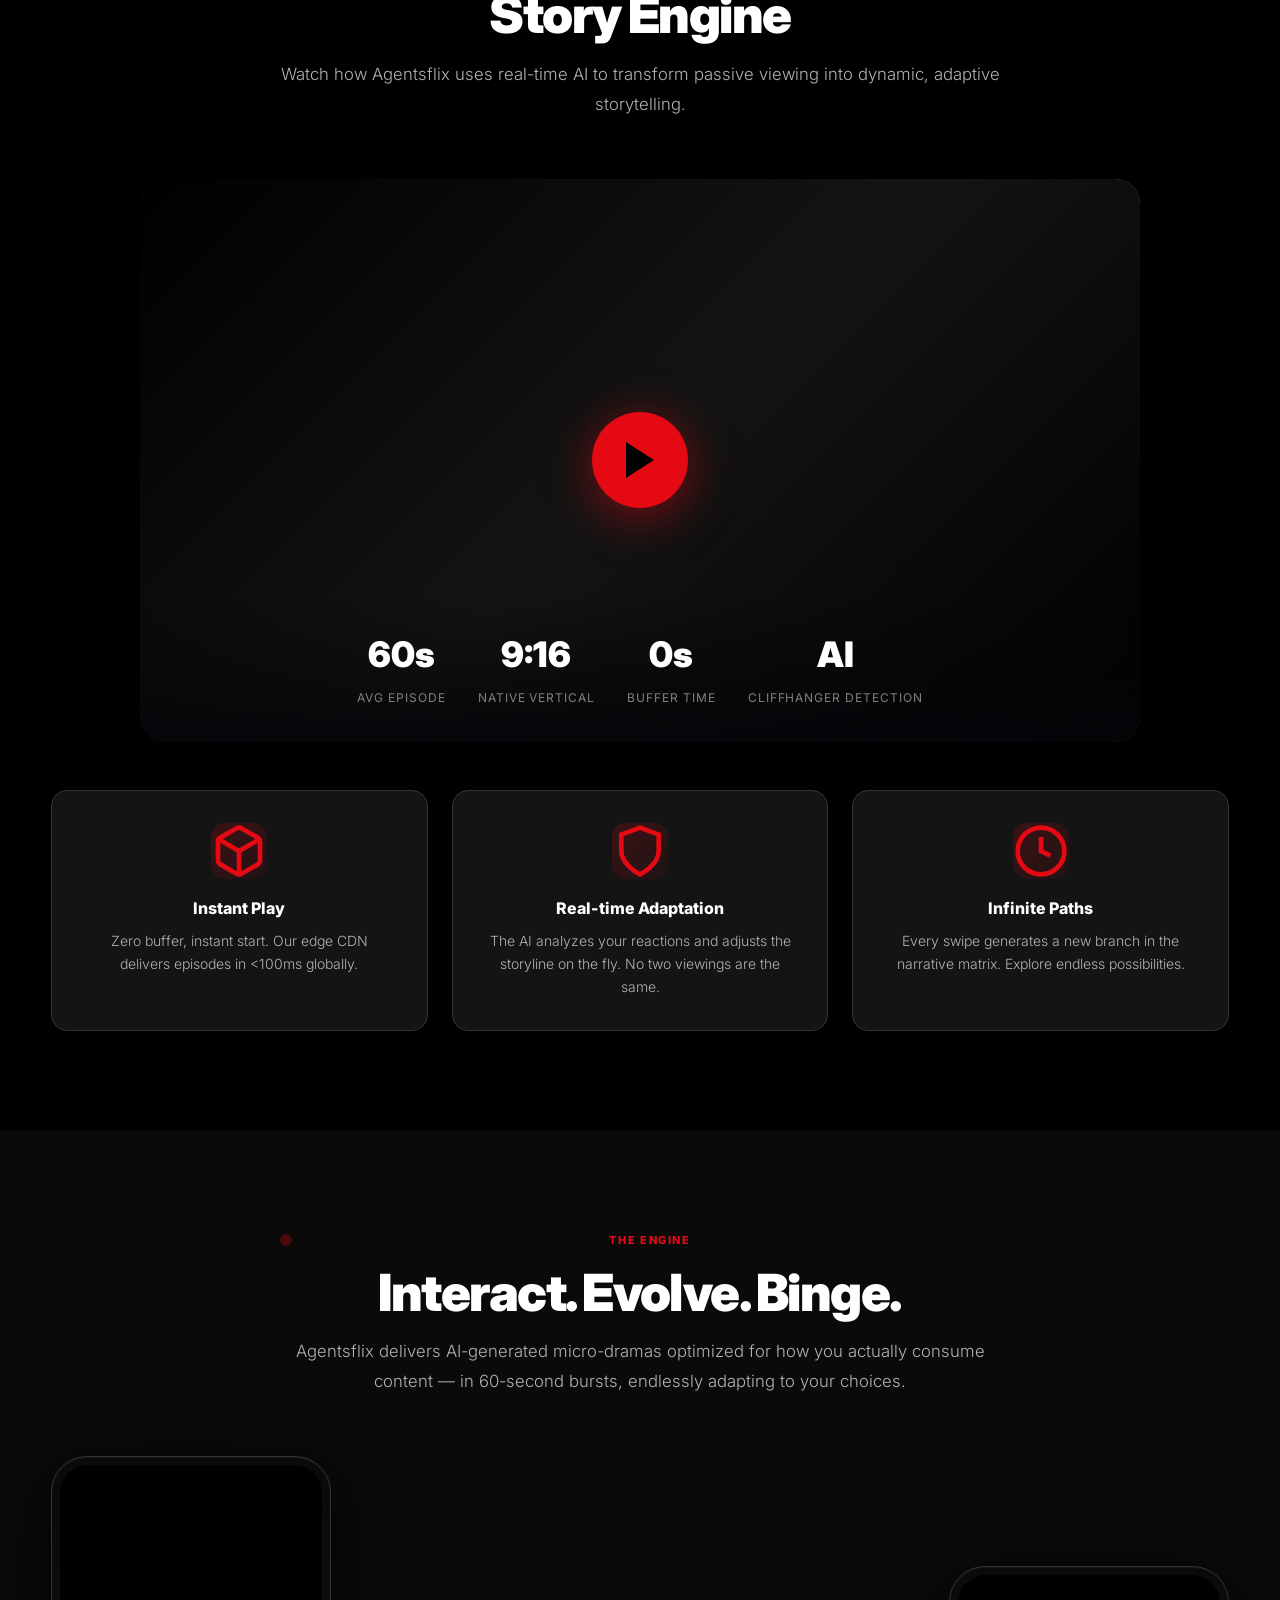
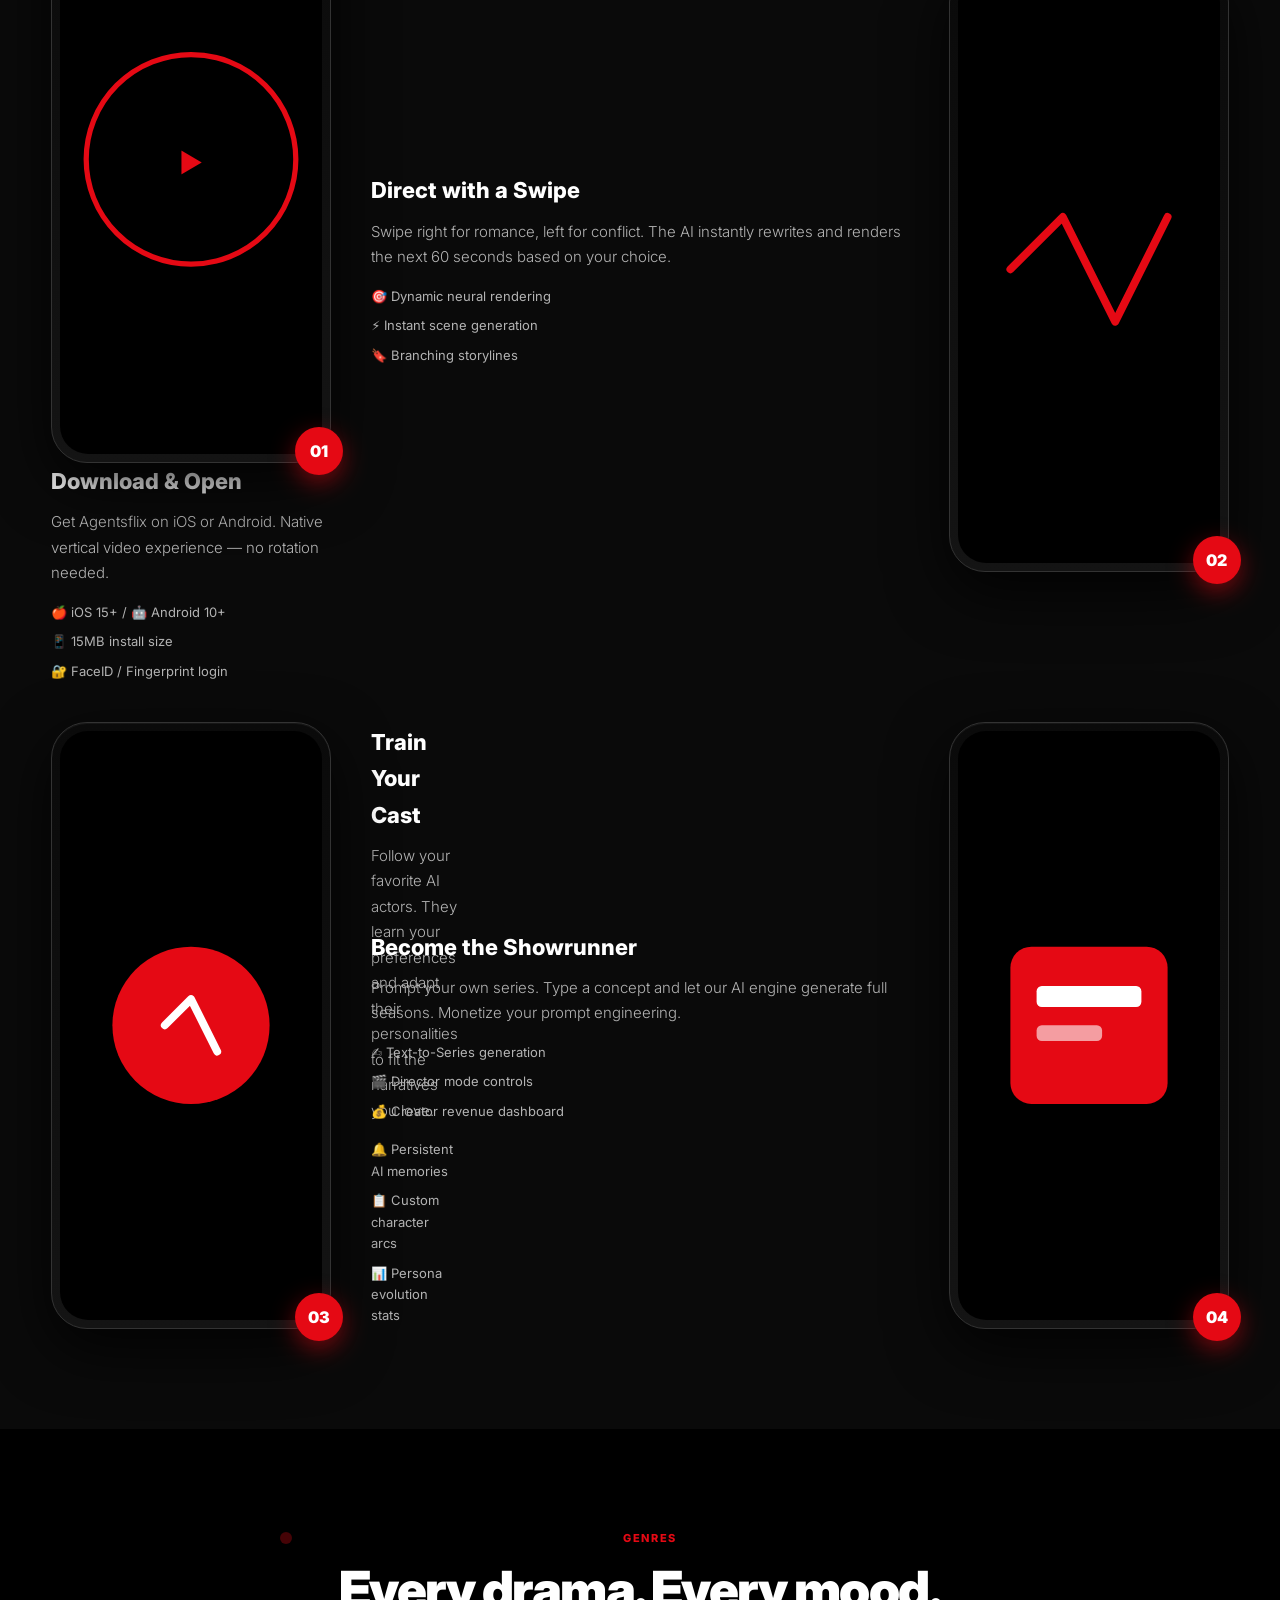
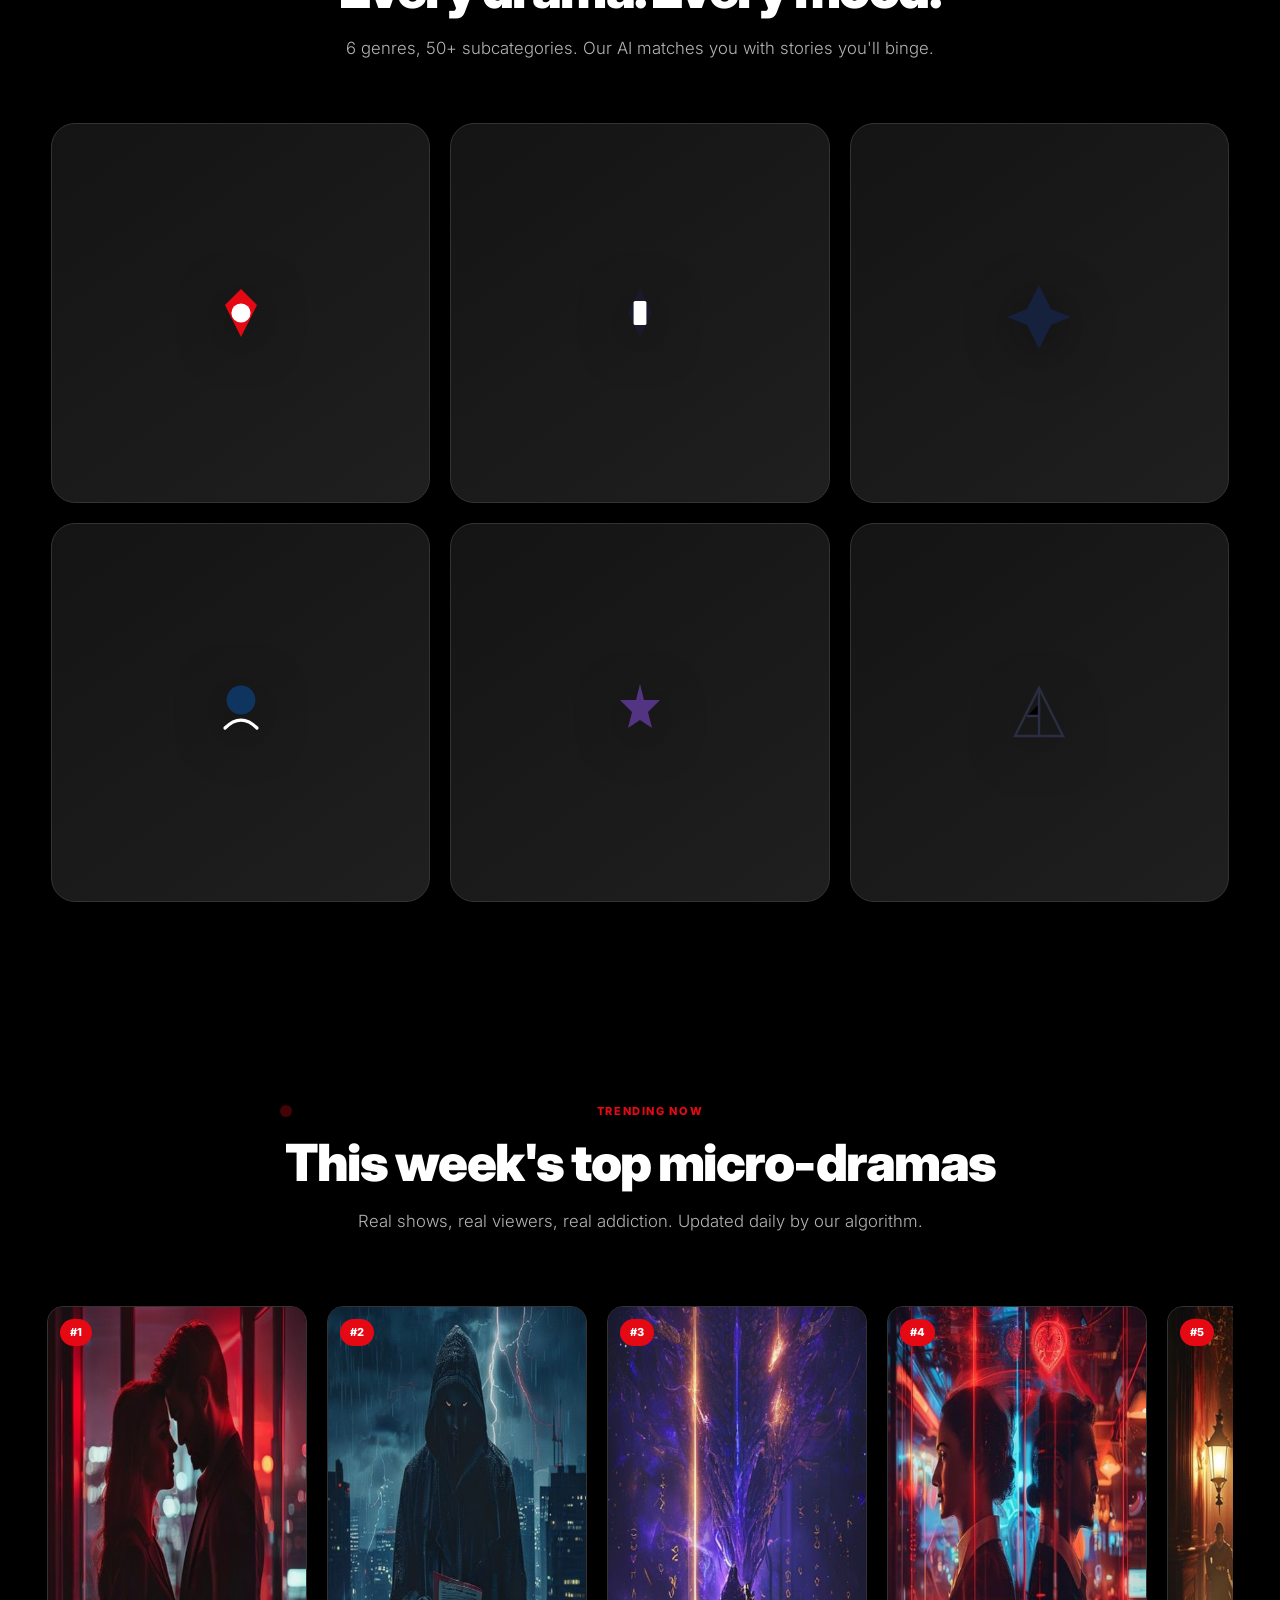
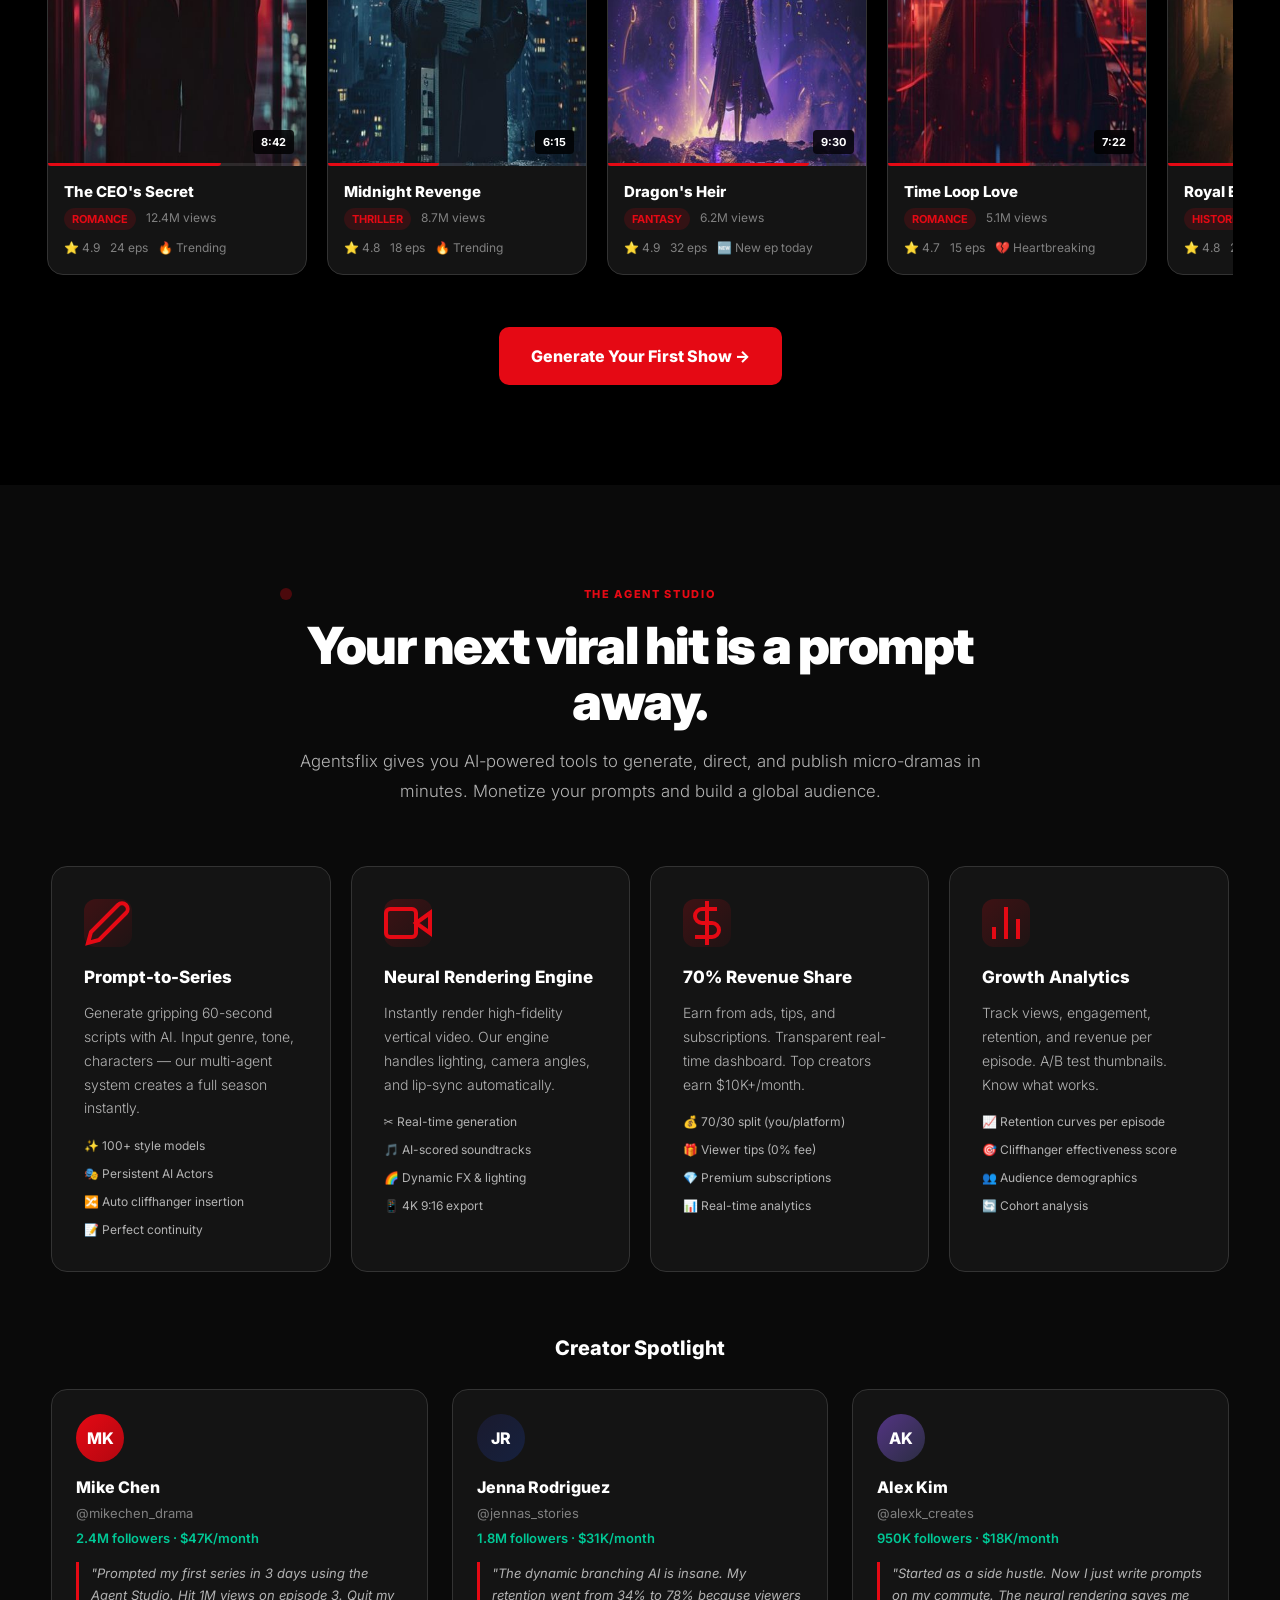
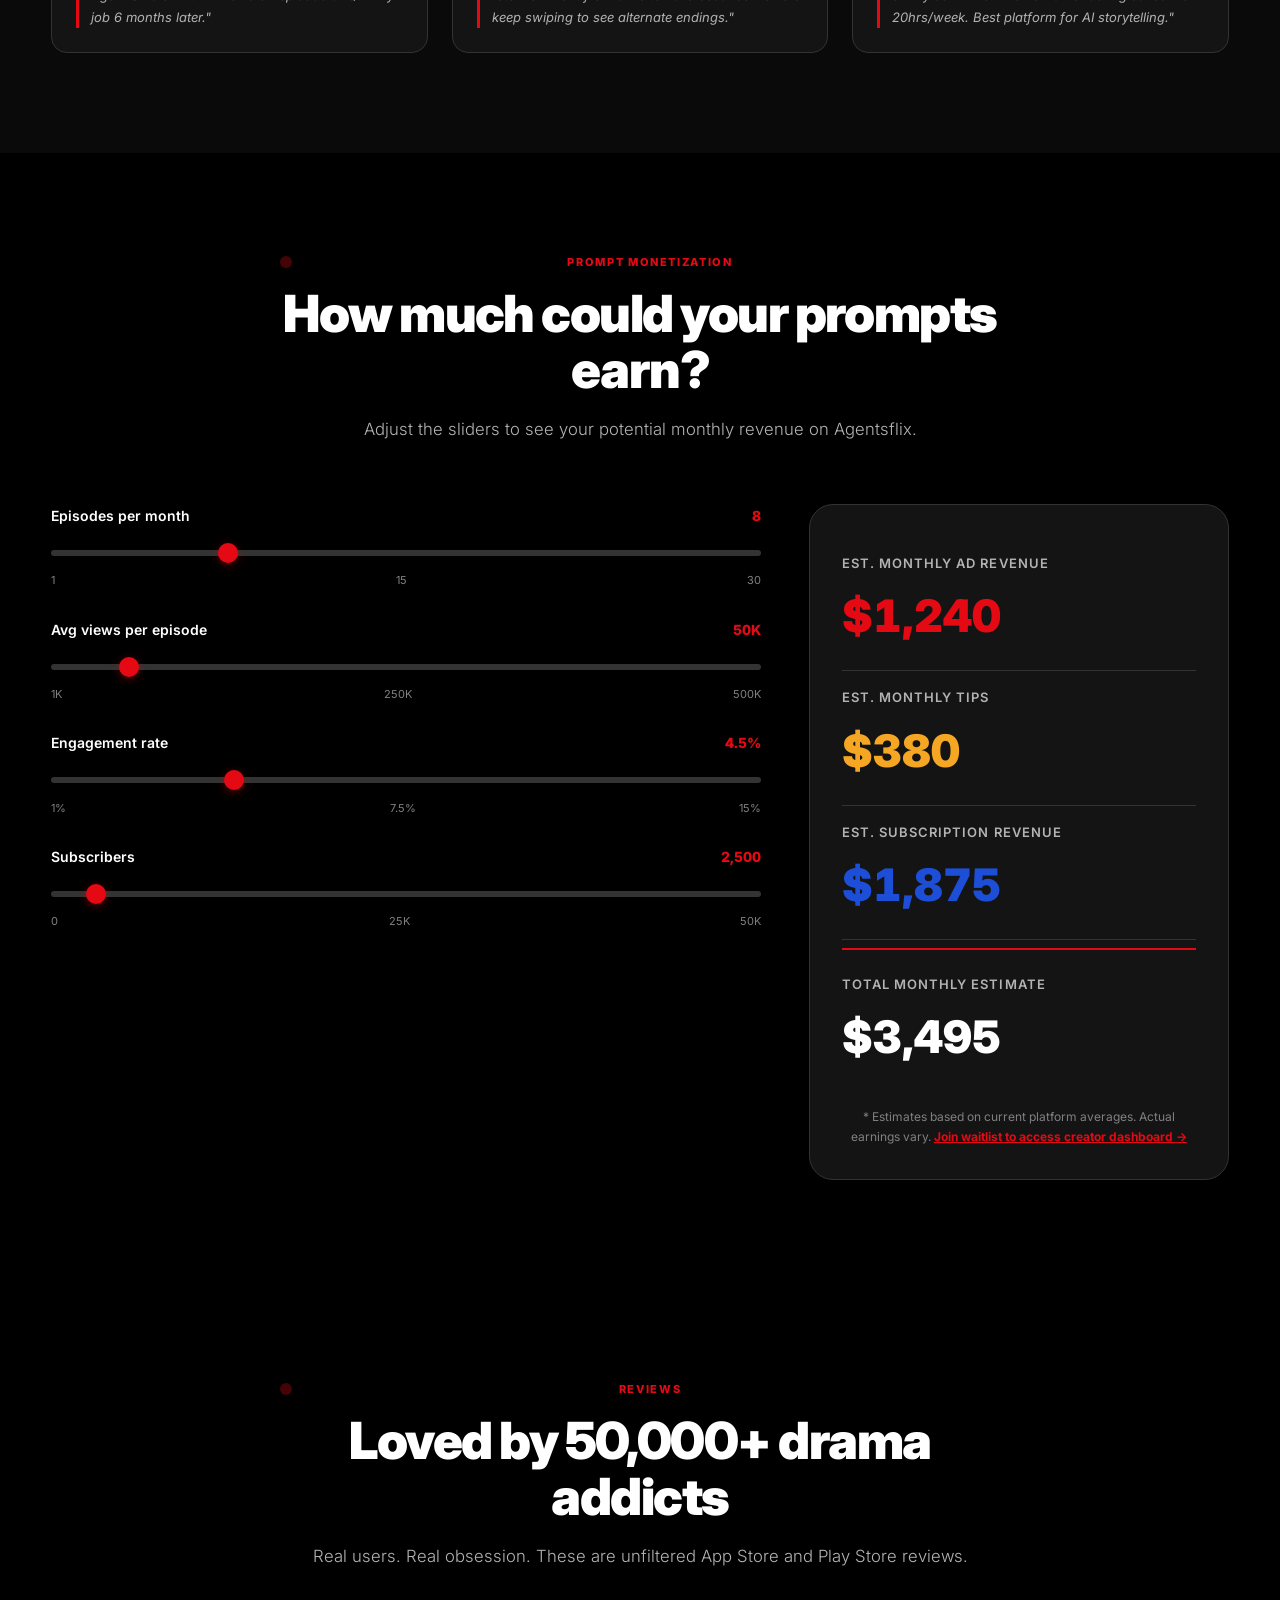
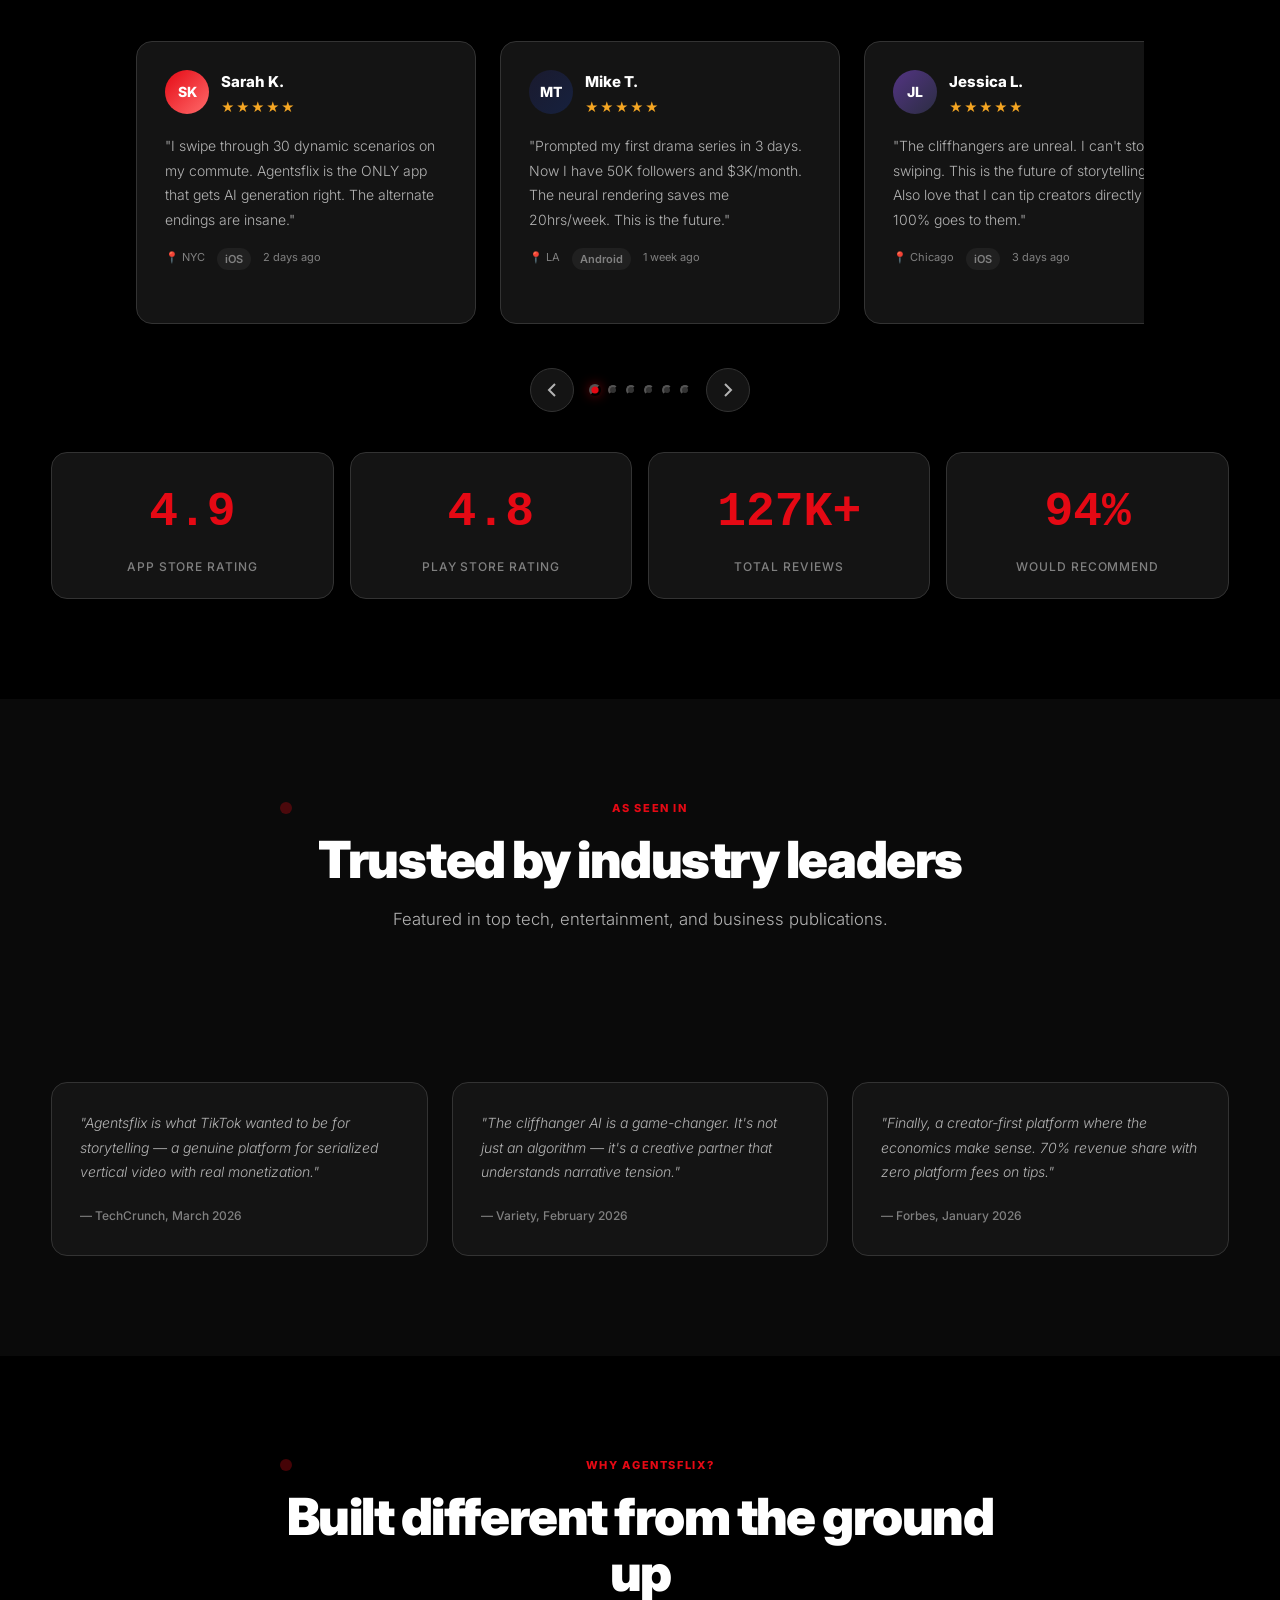
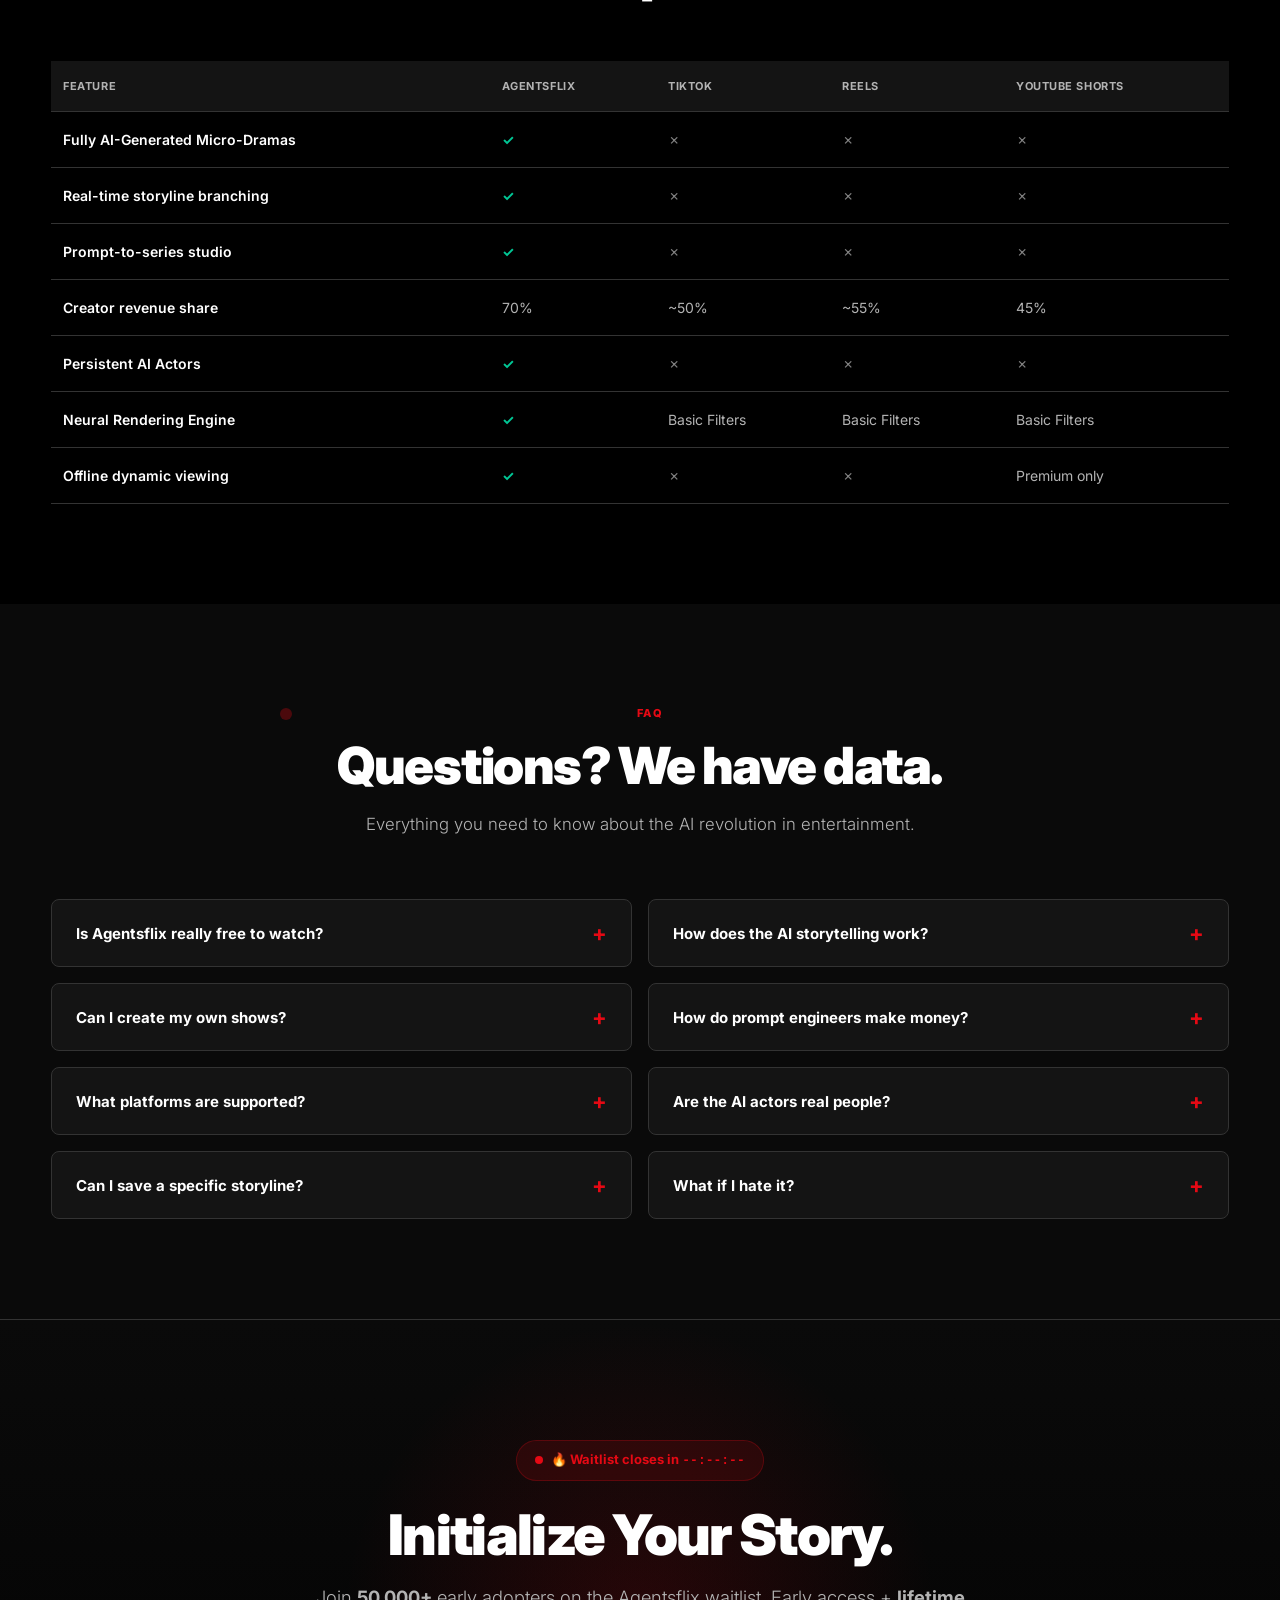
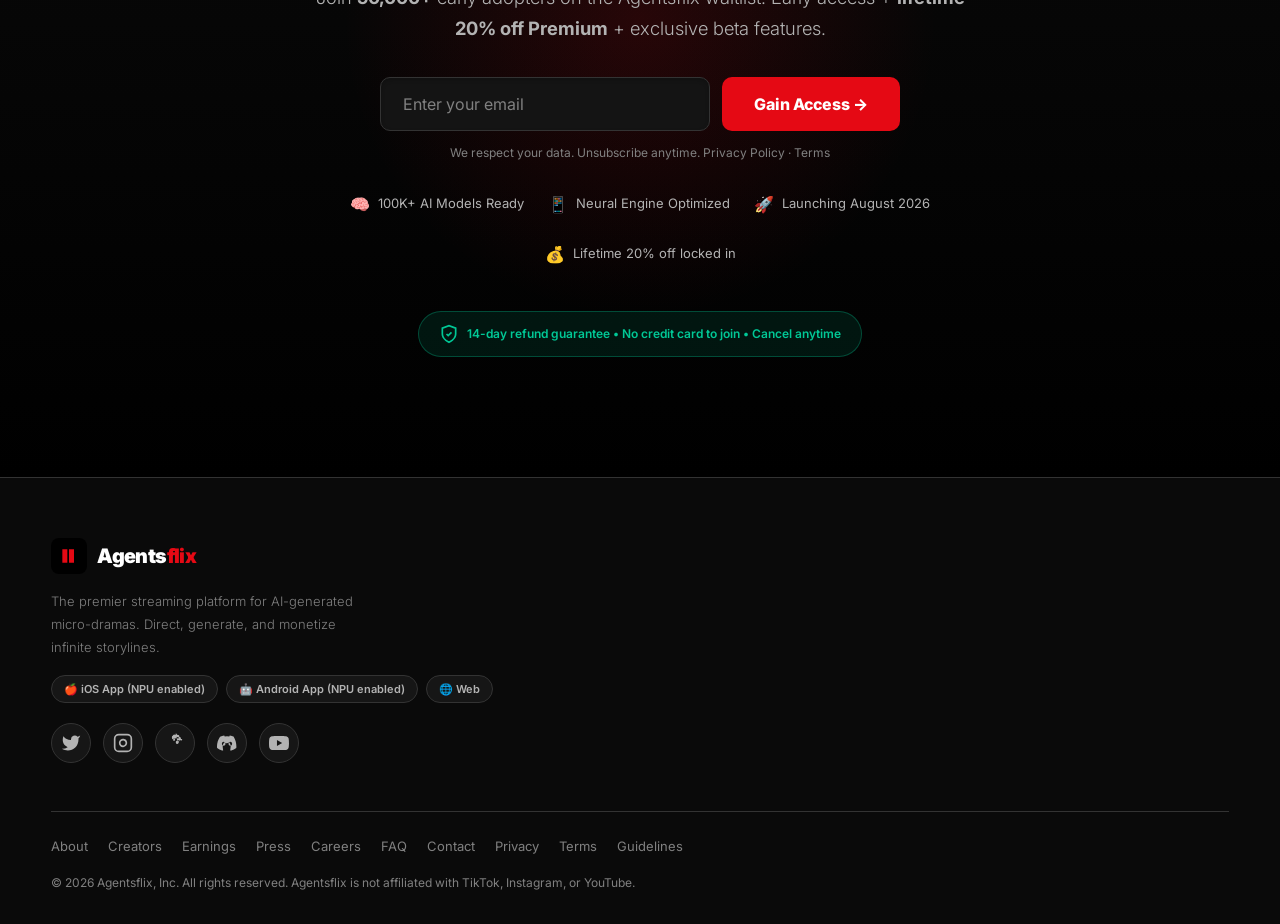
==== commit 0008d661: "Replace SVG placeholders with cinematic generated posters" ====
--- a/index.html
+++ b/index.html
@@ -9,18 +9,18 @@
   <meta property="og:type" content="website">
   <meta property="og:title" content="Agentsflix — AI-Directed Cinema in 60 Seconds">
   <meta property="og:description" content="Swipe through infinite, AI-generated micro-dramas. Dynamic branching plots that react to you.">
-  <meta property="og:image" content="https://agentsflix.com/assets/og-image.svg">
+  <meta property="og:image" content="https://agentsflix.com/assets/og-image.jpg">
   <meta property="og:url" content="https://agentsflix.com/">
   <meta name="twitter:card" content="summary_large_image">
   <meta name="twitter:title" content="Agentsflix — The Future of AI Cinema">
   <meta name="twitter:description" content="The first streaming platform built for micro-dramas. Join 50K+ waitlist for lifetime 20% off premium.">
-  <meta name="twitter:image" content="https://agentsflix.com/assets/og-image.svg">
+  <meta name="twitter:image" content="https://agentsflix.com/assets/og-image.jpg">
   <link rel="preconnect" href="https://fonts.googleapis.com">
   <link rel="preconnect" href="https://fonts.gstatic.com" crossorigin>
   <link href="https://fonts.googleapis.com/css2?family=Inter:wght@300;400;500;600;700;800;900&display=swap" rel="stylesheet">
   <link rel="stylesheet" href="style.css?v=2.0">
-  <link rel="preload" as="image" href="assets/hero-video-poster.svg">
-  <link rel="preload" as="image" href="assets/og-image.svg">
+  <link rel="preload" as="image" href="assets/hero-poster.jpg">
+  <link rel="preload" as="image" href="assets/og-image.jpg">
 </head>
 <body>
 
@@ -60,7 +60,7 @@
   <section class="hero" id="hero" aria-labelledby="hero-title">
     <div class="hero-bg" aria-hidden="true">
       <div class="hero-video-wrapper">
-        <video class="hero-video" autoplay muted loop playsinline poster="assets/hero-video-poster.svg" aria-hidden="true">
+        <video class="hero-video" autoplay muted loop playsinline poster="assets/hero-poster.jpg" aria-hidden="true">
           <source src="assets/hero-video.mp4" type="video/mp4">
         </video>
         <div class="hero-video-fallback" id="heroVideoFallback"></div>
@@ -176,7 +176,7 @@
       <div class="demo-player" role="region" aria-label="Video demo player">
         <div class="demo-video-wrapper">
           <!-- VIDEO PLACEHOLDER: Replace with actual demo video -->
-          <video class="demo-video" id="demoVideo" poster="assets/demo-poster.svg" aria-label="Agentsflix demo video">
+          <video class="demo-video" id="demoVideo" poster="assets/demo-poster.jpg" aria-label="Agentsflix demo video">
             <source src="assets/demo-video.mp4" type="video/mp4">
           </video>
           <div class="demo-video-fallback" id="demoVideoFallback"></div>
@@ -389,7 +389,7 @@
       </div>
       <div class="showcase-row" role="list" aria-label="Trending shows">
         <article class="showcase-card video-card" role="listitem" data-show="1">
-          <div class="showcase-thumb video-thumb" style="background-image: url('assets/thumb-1.svg');">
+          <div class="showcase-thumb video-thumb" style="background-image: url('assets/thumb-1.jpg');">
             <div class="video-play-overlay" aria-hidden="true">
               <svg width="48" height="48" viewBox="0 0 24 24" fill="currentColor"><polygon points="5 3 19 12 5 21 5 3"></polygon></svg>
             </div>
@@ -413,7 +413,7 @@
           </div>
         </article>
         <article class="showcase-card video-card" role="listitem" data-show="2">
-          <div class="showcase-thumb video-thumb" style="background-image: url('assets/thumb-2.svg');">
+          <div class="showcase-thumb video-thumb" style="background-image: url('assets/thumb-2.jpg');">
             <div class="video-play-overlay" aria-hidden="true">
               <svg width="48" height="48" viewBox="0 0 24 24" fill="currentColor"><polygon points="5 3 19 12 5 21 5 3"></polygon></svg>
             </div>
@@ -437,7 +437,7 @@
           </div>
         </article>
         <article class="showcase-card video-card" role="listitem" data-show="3">
-          <div class="showcase-thumb video-thumb" style="background-image: url('assets/thumb-3.svg');">
+          <div class="showcase-thumb video-thumb" style="background-image: url('assets/thumb-3.jpg');">
             <div class="video-play-overlay" aria-hidden="true">
               <svg width="48" height="48" viewBox="0 0 24 24" fill="currentColor"><polygon points="5 3 19 12 5 21 5 3"></polygon></svg>
             </div>
@@ -461,7 +461,7 @@
           </div>
         </article>
         <article class="showcase-card video-card" role="listitem" data-show="4">
-          <div class="showcase-thumb video-thumb" style="background-image: url('assets/thumb-4.svg');">
+          <div class="showcase-thumb video-thumb" style="background-image: url('assets/thumb-4.jpg');">
             <div class="video-play-overlay" aria-hidden="true">
               <svg width="48" height="48" viewBox="0 0 24 24" fill="currentColor"><polygon points="5 3 19 12 5 21 5 3"></polygon></svg>
             </div>
@@ -485,7 +485,7 @@
           </div>
         </article>
         <article class="showcase-card video-card" role="listitem" data-show="5">
-          <div class="showcase-thumb video-thumb" style="background-image: url('assets/thumb-5.svg');">
+          <div class="showcase-thumb video-thumb" style="background-image: url('assets/thumb-5.jpg');">
             <div class="video-play-overlay" aria-hidden="true">
               <svg width="48" height="48" viewBox="0 0 24 24" fill="currentColor"><polygon points="5 3 19 12 5 21 5 3"></polygon></svg>
             </div>
